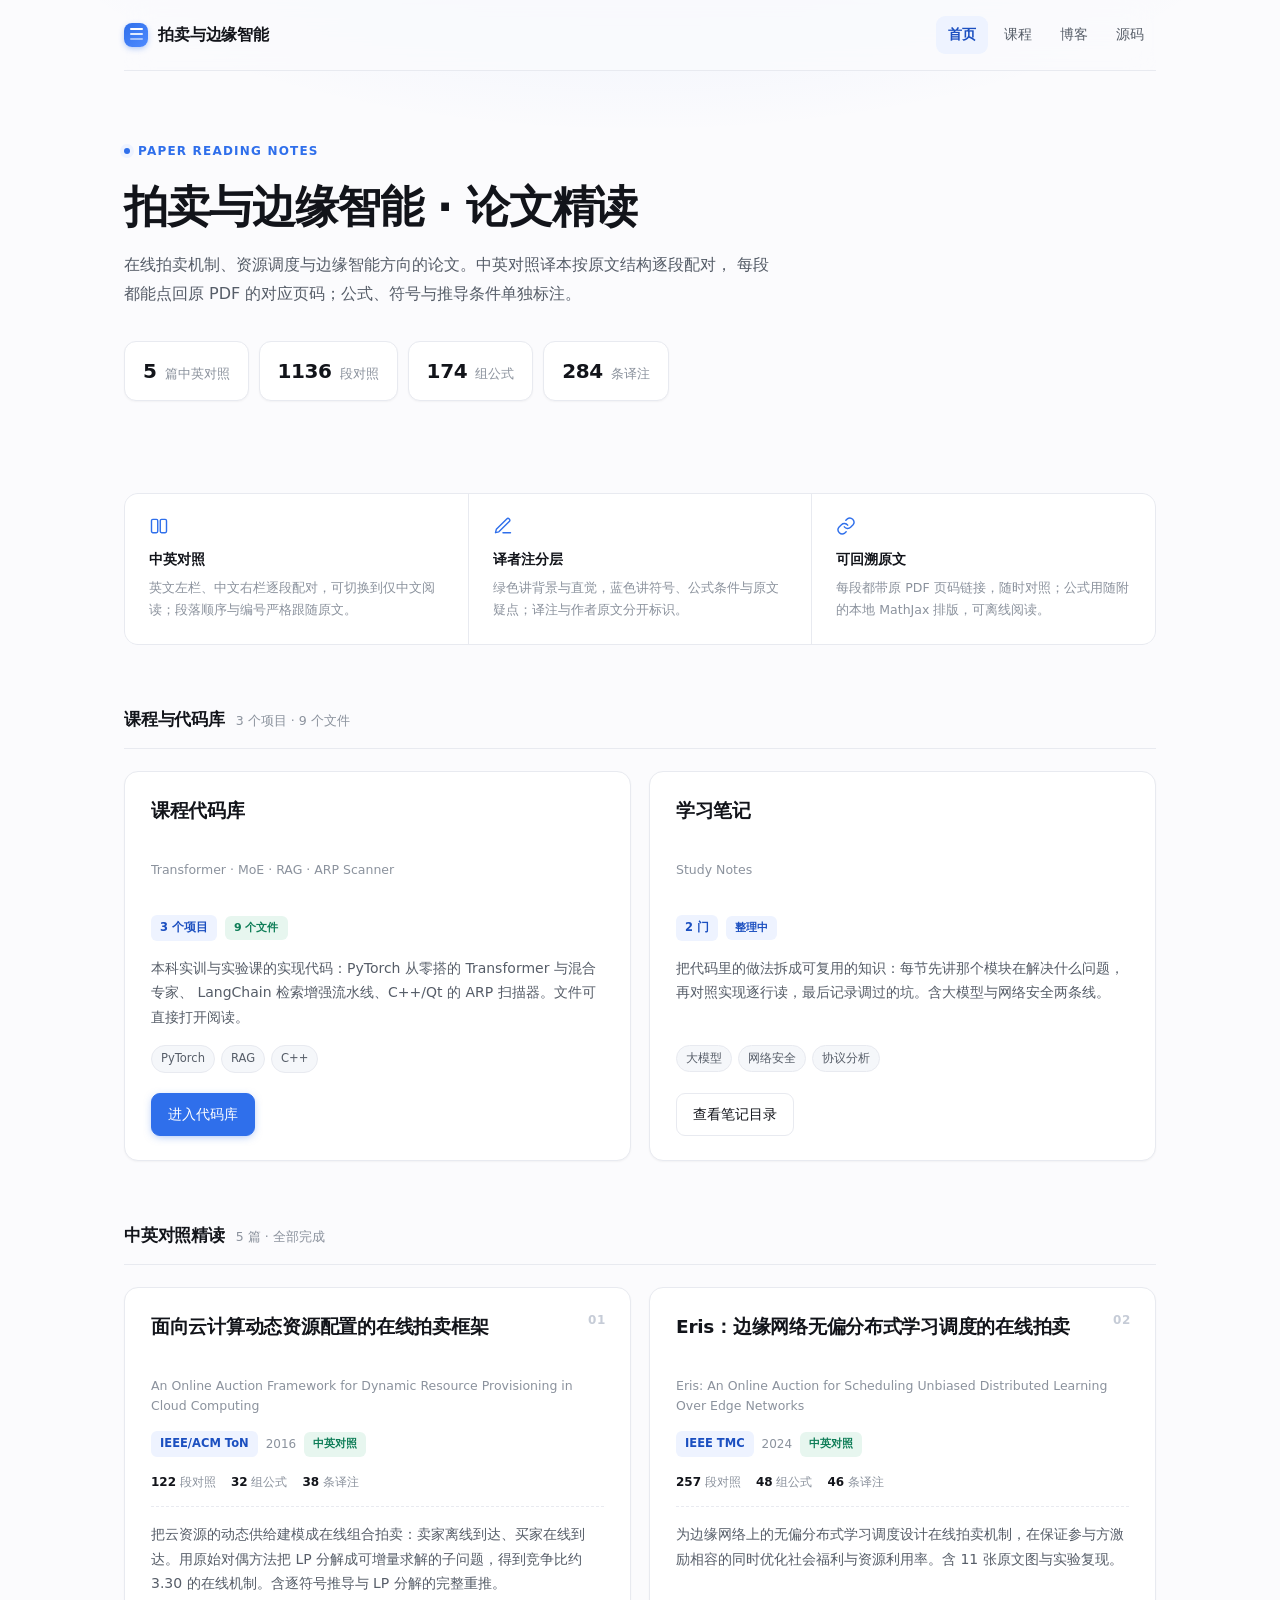
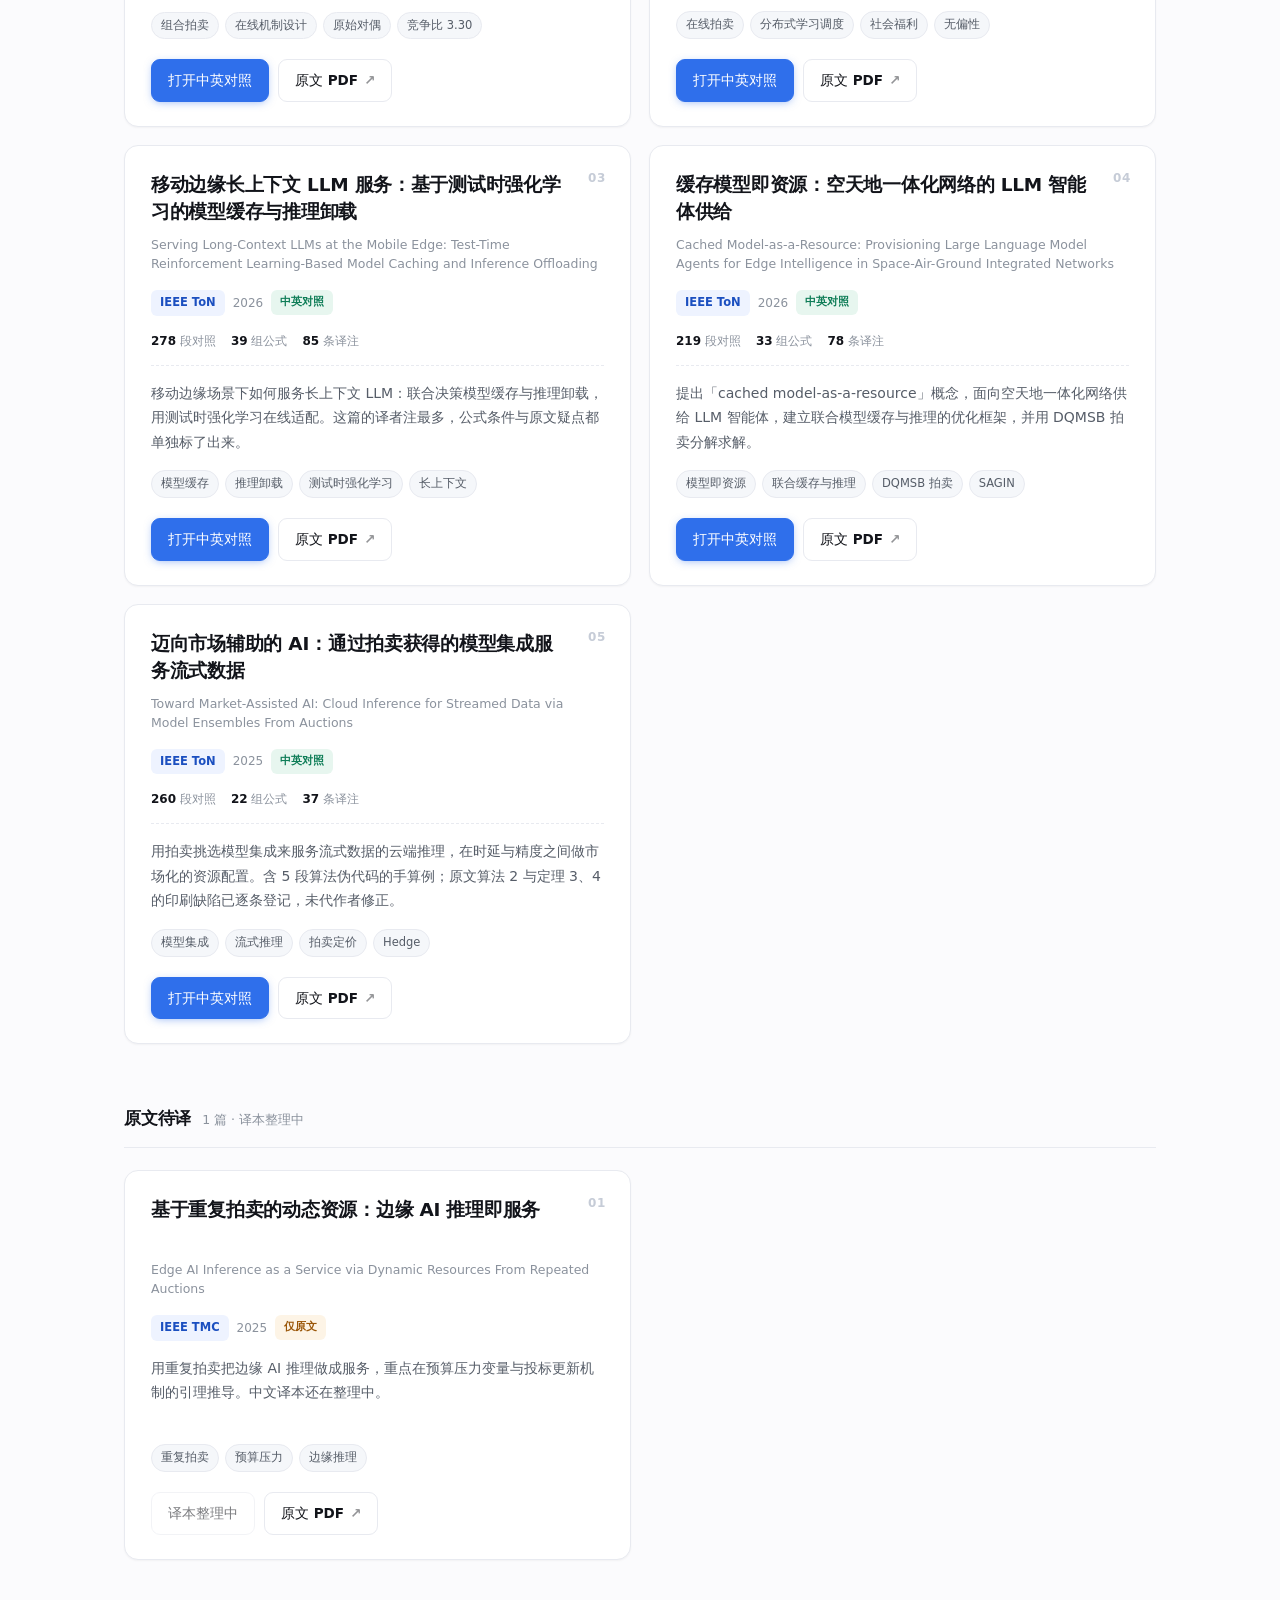
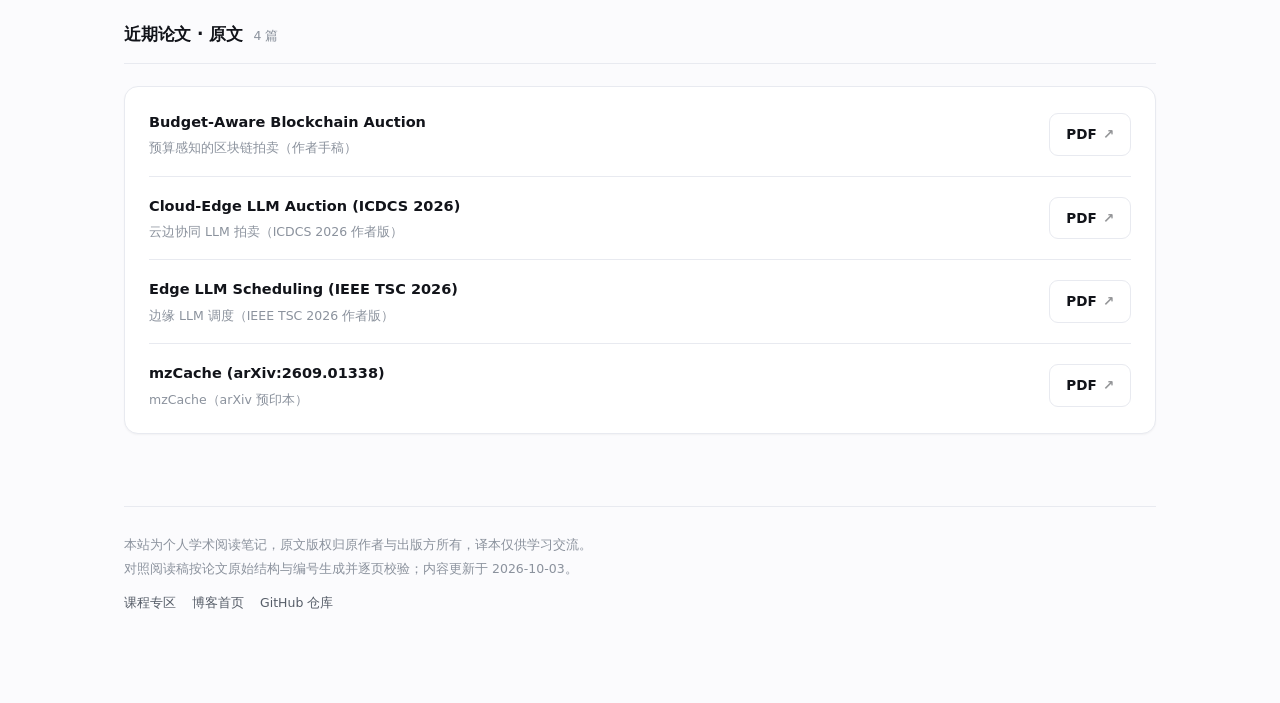
==== index.html @ af265d77 "重构站点为 Astro + React，新增课程代码库与学习笔记 - 引入 Astro 5 + React 组件，构建输出纯静态 HTML - 论文页与 10 份原文 PDF 原样保留，未作任何改动 " ====
<!DOCTYPE html><html lang="zh-CN"> <head><meta charset="utf-8"><meta name="viewport" content="width=device-width, initial-scale=1"><title>拍卖与边缘智能 · 论文精读</title><meta name="description" content="在线拍卖、资源调度与边缘智能方向的论文精读：五篇中英对照全文译本 + 原文 PDF，逐段配对；另有课程笔记专区。"><link rel="canonical" href="https://sparrowren.github.io/"><!-- Open Graph：分享到社交平台时带标题与摘要 --><meta property="og:type" content="website"><meta property="og:title" content="拍卖与边缘智能 · 论文精读"><meta property="og:description" content="在线拍卖、资源调度与边缘智能方向的论文精读：五篇中英对照全文译本 + 原文 PDF，逐段配对；另有课程笔记专区。"><meta property="og:url" content="https://sparrowren.github.io/"><meta name="twitter:card" content="summary"><link rel="icon" href="data:image/svg+xml,<svg xmlns='http://www.w3.org/2000/svg' viewBox='0 0 100 100'><defs><linearGradient id='g' x1='0' y1='0' x2='1' y2='1'><stop offset='0' stop-color='%232f6feb'/><stop offset='1' stop-color='%235b9bff'/></linearGradient></defs><rect width='100' height='100' rx='24' fill='url(%23g)'/><rect x='28' y='24' width='44' height='52' rx='6' fill='white'/><rect x='36' y='37' width='28' height='5' rx='2.5' fill='%232f6feb'/><rect x='36' y='48' width='28' height='5' rx='2.5' fill='%232f6feb'/><rect x='36' y='59' width='16' height='5' rx='2.5' fill='%232f6feb'/></svg>"><link rel="stylesheet" href="/_astro/index.DUmy4qHS.css"></head> <body> <div class="wrap">  <nav class="nav"><a class="brand" href="/"><span class="mark" aria-hidden="true"></span><span>拍卖与边缘智能</span></a><div class="nav-links"><a href="/" aria-current="page">首页</a><a href="/courses/">课程</a><a href="/blog/">博客</a><a href="https://github.com/sparrowren/sparrowren.github.io" target="_blank" rel="noopener">源码</a></div></nav> <header class="hero"> <div class="eyebrow">Paper Reading Notes</div> <h1>拍卖与边缘智能 · 论文精读</h1> <p class="sub">
在线拍卖机制、资源调度与边缘智能方向的论文。中英对照译本按原文结构逐段配对，
      每段都能点回原 PDF 的对应页码；公式、符号与推导条件单独标注。
</p> <div class="stats"> <span class="stat"><b>5</b>篇中英对照</span> <span class="stat"><b>1136</b>段对照</span> <span class="stat"><b>174</b>组公式</span> <span class="stat"><b>284</b>条译注</span> </div> </header> <section class="feats"> <div class="feat"> <svg class="ico" width="20" height="20" viewBox="0 0 24 24" fill="none" stroke="currentColor" stroke-width="1.7" stroke-linecap="round" stroke-linejoin="round" aria-hidden="true"><rect x="3" y="4" width="7.5" height="16" rx="1.6"></rect><rect x="13.5" y="4" width="7.5" height="16" rx="1.6"></rect></svg> <b>中英对照</b> <p>英文左栏、中文右栏逐段配对，可切换到仅中文阅读；段落顺序与编号严格跟随原文。</p> </div> <div class="feat"> <svg class="ico" width="20" height="20" viewBox="0 0 24 24" fill="none" stroke="currentColor" stroke-width="1.7" stroke-linecap="round" stroke-linejoin="round" aria-hidden="true"><path d="M12 20h9"></path><path d="M16.5 3.5a2.12 2.12 0 0 1 3 3L7 19l-4 1 1-4Z"></path></svg> <b>译者注分层</b> <p>绿色讲背景与直觉，蓝色讲符号、公式条件与原文疑点；译注与作者原文分开标识。</p> </div> <div class="feat"> <svg class="ico" width="20" height="20" viewBox="0 0 24 24" fill="none" stroke="currentColor" stroke-width="1.7" stroke-linecap="round" stroke-linejoin="round" aria-hidden="true"><path d="M10 13a5 5 0 0 0 7.5.5l3-3a5 5 0 0 0-7-7l-1.7 1.7"></path><path d="M14 11a5 5 0 0 0-7.5-.5l-3 3a5 5 0 0 0 7 7l1.7-1.7"></path></svg> <b>可回溯原文</b> <p>每段都带原 PDF 页码链接，随时对照；公式用随附的本地 MathJax 排版，可离线阅读。</p> </div> </section> <div class="sec"> <h2>课程与代码库</h2> <span class="count">3 个项目 · 9 个文件</span> </div> <div class="grid"> <article class="card"> <h3>课程代码库</h3> <p class="en">Transformer · MoE · RAG · ARP Scanner</p> <div class="meta"> <span class="venue">3 个项目</span> <span class="badge on">9 个文件</span> </div> <p class="desc">
本科实训与实验课的实现代码：PyTorch 从零搭的 Transformer 与混合专家、
        LangChain 检索增强流水线、C++/Qt 的 ARP 扫描器。文件可直接打开阅读。
</p> <div class="tags"> <span class="tag">PyTorch</span> <span class="tag">RAG</span> <span class="tag">C++</span> </div> <div class="btns"> <a class="btn primary" href="/courses/">进入代码库</a> </div> </article> <article class="card"> <h3>学习笔记</h3> <p class="en">Study Notes</p> <div class="meta"> <span class="venue">2 门</span> <span class="badge soon">整理中</span> </div> <p class="desc">
把代码里的做法拆成可复用的知识：每节先讲那个模块在解决什么问题，
        再对照实现逐行读，最后记录调过的坑。含大模型与网络安全两条线。
</p> <div class="tags"> <span class="tag">大模型</span> <span class="tag">网络安全</span> <span class="tag">协议分析</span> </div> <div class="btns"> <a class="btn" href="/courses/">查看笔记目录</a> </div> </article> </div> <div class="sec"> <h2>中英对照精读</h2> <span class="count">5 篇 · 全部完成</span> </div> <div class="grid"> <article class="card" style="--card-accent:linear-gradient(90deg,#2f6feb,#5b9bff)"><span class="idx">01</span><h3>面向云计算动态资源配置的在线拍卖框架</h3><p class="en">An Online Auction Framework for Dynamic Resource Provisioning in Cloud Computing</p><div class="meta"><span class="venue" title="IEEE/ACM Transactions on Networking, Vol. 24, No. 4, August 2016">IEEE/ACM ToN</span><span class="year">2016</span><span class="badge on">中英对照</span></div><div class="cardstats"><span><b>122</b> 段对照</span><span><b>32</b> 组公式</span><span><b>38</b> 条译注</span></div><p class="desc">把云资源的动态供给建模成在线组合拍卖：卖家离线到达、买家在线到达。用原始对偶方法把 LP 分解成可增量求解的子问题，得到竞争比约 3.30 的在线机制。含逐符号推导与 LP 分解的完整重推。</p><div class="tags"><span class="tag">组合拍卖</span><span class="tag">在线机制设计</span><span class="tag">原始对偶</span><span class="tag">竞争比 3.30</span></div><div class="btns"><a class="btn primary" href="/papers/ton2016-online-auction/">打开中英对照</a><a class="btn" href="/papers/ton2016-online-auction/source.pdf" target="_blank" rel="noopener">原文 PDF<span class="arrow">↗</span></a></div></article><article class="card" style="--card-accent:linear-gradient(90deg,#1b7f6b,#3fc0a3)"><span class="idx">02</span><h3>Eris：边缘网络无偏分布式学习调度的在线拍卖</h3><p class="en">Eris: An Online Auction for Scheduling Unbiased Distributed Learning Over Edge Networks</p><div class="meta"><span class="venue" title="IEEE Transactions on Mobile Computing, Vol. 23, No. 6, June 2024">IEEE TMC</span><span class="year">2024</span><span class="badge on">中英对照</span></div><div class="cardstats"><span><b>257</b> 段对照</span><span><b>48</b> 组公式</span><span><b>46</b> 条译注</span></div><p class="desc">为边缘网络上的无偏分布式学习调度设计在线拍卖机制，在保证参与方激励相容的同时优化社会福利与资源利用率。含 11 张原文图与实验复现。</p><div class="tags"><span class="tag">在线拍卖</span><span class="tag">分布式学习调度</span><span class="tag">社会福利</span><span class="tag">无偏性</span></div><div class="btns"><a class="btn primary" href="/papers/eris/">打开中英对照</a><a class="btn" href="/papers/eris/source.pdf" target="_blank" rel="noopener">原文 PDF<span class="arrow">↗</span></a></div></article><article class="card" style="--card-accent:linear-gradient(90deg,#7a4fd6,#a986f0)"><span class="idx">03</span><h3>移动边缘长上下文 LLM 服务：基于测试时强化学习的模型缓存与推理卸载</h3><p class="en">Serving Long-Context LLMs at the Mobile Edge: Test-Time Reinforcement Learning-Based Model Caching and Inference Offloading</p><div class="meta"><span class="venue" title="IEEE Transactions on Networking, Vol. 34, 2026">IEEE ToN</span><span class="year">2026</span><span class="badge on">中英对照</span></div><div class="cardstats"><span><b>278</b> 段对照</span><span><b>39</b> 组公式</span><span><b>85</b> 条译注</span></div><p class="desc">移动边缘场景下如何服务长上下文 LLM：联合决策模型缓存与推理卸载，用测试时强化学习在线适配。这篇的译者注最多，公式条件与原文疑点都单独标了出来。</p><div class="tags"><span class="tag">模型缓存</span><span class="tag">推理卸载</span><span class="tag">测试时强化学习</span><span class="tag">长上下文</span></div><div class="btns"><a class="btn primary" href="/papers/serving-longcontext/">打开中英对照</a><a class="btn" href="/papers/serving-longcontext/source.pdf" target="_blank" rel="noopener">原文 PDF<span class="arrow">↗</span></a></div></article><article class="card" style="--card-accent:linear-gradient(90deg,#c2571f,#f0913f)"><span class="idx">04</span><h3>缓存模型即资源：空天地一体化网络的 LLM 智能体供给</h3><p class="en">Cached Model-as-a-Resource: Provisioning Large Language Model Agents for Edge Intelligence in Space-Air-Ground Integrated Networks</p><div class="meta"><span class="venue" title="IEEE Transactions on Networking, Vol. 34, 2026">IEEE ToN</span><span class="year">2026</span><span class="badge on">中英对照</span></div><div class="cardstats"><span><b>219</b> 段对照</span><span><b>33</b> 组公式</span><span><b>78</b> 条译注</span></div><p class="desc">提出「cached model-as-a-resource」概念，面向空天地一体化网络供给 LLM 智能体，建立联合模型缓存与推理的优化框架，并用 DQMSB 拍卖分解求解。</p><div class="tags"><span class="tag">模型即资源</span><span class="tag">联合缓存与推理</span><span class="tag">DQMSB 拍卖</span><span class="tag">SAGIN</span></div><div class="btns"><a class="btn primary" href="/papers/cached-model-as-a-resource/">打开中英对照</a><a class="btn" href="/papers/cached-model-as-a-resource/source.pdf" target="_blank" rel="noopener">原文 PDF<span class="arrow">↗</span></a></div></article><article class="card" style="--card-accent:linear-gradient(90deg,#0f6f8f,#38b6d6)"><span class="idx">05</span><h3>迈向市场辅助的 AI：通过拍卖获得的模型集成服务流式数据</h3><p class="en">Toward Market-Assisted AI: Cloud Inference for Streamed Data via Model Ensembles From Auctions</p><div class="meta"><span class="venue" title="IEEE Transactions on Networking, Vol. 33, No. 2, April 2025">IEEE ToN</span><span class="year">2025</span><span class="badge on">中英对照</span></div><div class="cardstats"><span><b>260</b> 段对照</span><span><b>22</b> 组公式</span><span><b>37</b> 条译注</span></div><p class="desc">用拍卖挑选模型集成来服务流式数据的云端推理，在时延与精度之间做市场化的资源配置。含 5 段算法伪代码的手算例；原文算法 2 与定理 3、4 的印刷缺陷已逐条登记，未代作者修正。</p><div class="tags"><span class="tag">模型集成</span><span class="tag">流式推理</span><span class="tag">拍卖定价</span><span class="tag">Hedge</span></div><div class="btns"><a class="btn primary" href="/papers/toward-market-assisted-ai-cloud-inference/">打开中英对照</a><a class="btn" href="/papers/toward-market-assisted-ai-cloud-inference/source.pdf" target="_blank" rel="noopener">原文 PDF<span class="arrow">↗</span></a></div></article> </div> <div class="sec"> <h2>原文待译</h2> <span class="count">1 篇 · 译本整理中</span> </div> <div class="grid"> <article class="card" style="--card-accent:linear-gradient(90deg,#2f6feb,#5b9bff)"><span class="idx">01</span><h3>基于重复拍卖的动态资源：边缘 AI 推理即服务</h3><p class="en">Edge AI Inference as a Service via Dynamic Resources From Repeated Auctions</p><div class="meta"><span class="venue" title="IEEE Transactions on Mobile Computing, Vol. 24, No. 9, September 2025">IEEE TMC</span><span class="year">2025</span><span class="badge off">仅原文</span></div><p class="desc">用重复拍卖把边缘 AI 推理做成服务，重点在预算压力变量与投标更新机制的引理推导。中文译本还在整理中。</p><div class="tags"><span class="tag">重复拍卖</span><span class="tag">预算压力</span><span class="tag">边缘推理</span></div><div class="btns"><span class="btn" aria-disabled="true" title="中文译本整理中">译本整理中</span><a class="btn" href="/papers/edge-ai-inference-tmc2025/source.pdf" target="_blank" rel="noopener">原文 PDF<span class="arrow">↗</span></a></div></article> </div> <div class="sec"> <h2>近期论文 · 原文</h2> <span class="count">4 篇</span> </div> <div class="list"> <div class="row" key="Budget_Aware_Blockchain_Auction_Author_Manuscript.pdf"> <div> <div class="t">Budget-Aware Blockchain Auction</div> <div class="s">预算感知的区块链拍卖（作者手稿）</div> </div> <a class="btn go" href="/recent/Budget_Aware_Blockchain_Auction_Author_Manuscript.pdf" target="_blank" rel="noopener">
PDF<span class="arrow">↗</span> </a> </div><div class="row" key="ICDCS2026_CloudEdge_LLM_Auction_Author_Version.pdf"> <div> <div class="t">Cloud-Edge LLM Auction (ICDCS 2026)</div> <div class="s">云边协同 LLM 拍卖（ICDCS 2026 作者版）</div> </div> <a class="btn go" href="/recent/ICDCS2026_CloudEdge_LLM_Auction_Author_Version.pdf" target="_blank" rel="noopener">
PDF<span class="arrow">↗</span> </a> </div><div class="row" key="IEEE_TSC2026_EdgeLLM_Scheduling_Author_Version.pdf"> <div> <div class="t">Edge LLM Scheduling (IEEE TSC 2026)</div> <div class="s">边缘 LLM 调度（IEEE TSC 2026 作者版）</div> </div> <a class="btn go" href="/recent/IEEE_TSC2026_EdgeLLM_Scheduling_Author_Version.pdf" target="_blank" rel="noopener">
PDF<span class="arrow">↗</span> </a> </div><div class="row" key="mzCache_arXiv_2609.01338.pdf"> <div> <div class="t">mzCache (arXiv:2609.01338)</div> <div class="s">mzCache（arXiv 预印本）</div> </div> <a class="btn go" href="/recent/mzCache_arXiv_2609.01338.pdf" target="_blank" rel="noopener">
PDF<span class="arrow">↗</span> </a> </div> </div> <footer>
本站为个人学术阅读笔记，原文版权归原作者与出版方所有，译本仅供学习交流。<br>
对照阅读稿按论文原始结构与编号生成并逐页校验；内容更新于 2026-10-03。
<div class="foot-links"> <a href="/courses/">课程专区</a> <a href="/blog/">博客首页</a> <a href="https://github.com/sparrowren/sparrowren.github.io" target="_blank" rel="noopener">GitHub 仓库</a> </div> </footer>  </div> </body></html>
---- _astro/index.DUmy4qHS.css ----
:root{--bg: #fbfbfd;--bg-tint: rgba(47, 111, 235, .1);--surface: #ffffff;--surface-2: #f5f7fa;--ink: #12141a;--ink-2: #565d68;--ink-3: #8b929d;--line: #e8eaf0;--line-2: #d5dae3;--accent: #2f6feb;--accent-2: #1b4fc0;--accent-soft: #eef3ff;--ok: #0e7d57;--ok-soft: #e7f6ef;--warn: #9a5608;--warn-soft: #fdf4e6;--sh-sm: 0 1px 2px rgba(18, 20, 26, .04);--sh-md: 0 4px 16px -6px rgba(18, 20, 26, .12);--sh-lg: 0 18px 40px -20px rgba(18, 20, 26, .28);--radius: 14px;--radius-sm: 9px;--maxw: 1080px}*{box-sizing:border-box}html{scroll-behavior:smooth;scroll-padding-top:84px;-webkit-text-size-adjust:100%}body{margin:0;color:var(--ink);background:var(--bg);background-image:radial-gradient(900px 380px at 50% -140px,var(--bg-tint),rgba(47,111,235,0) 72%);background-repeat:no-repeat;font:16px/1.7 system-ui,-apple-system,Segoe UI,Microsoft YaHei,PingFang SC,sans-serif;-webkit-font-smoothing:antialiased;text-rendering:optimizeLegibility}a{color:inherit}:where(a,button,input,[tabindex]):focus-visible{outline:2px solid var(--accent);outline-offset:2px;border-radius:4px}.wrap{max-width:var(--maxw);margin:0 auto;padding:0 24px 88px}.sr-only{position:absolute;width:1px;height:1px;padding:0;margin:-1px;overflow:hidden;clip:rect(0 0 0 0);white-space:nowrap;border:0}.nav{position:sticky;top:0;z-index:30;display:flex;align-items:center;justify-content:space-between;gap:16px;padding:16px 0;background:color-mix(in srgb,var(--bg) 82%,transparent);backdrop-filter:saturate(180%) blur(14px);-webkit-backdrop-filter:saturate(180%) blur(14px);border-bottom:1px solid var(--line)}.brand{display:flex;align-items:center;gap:10px;font-weight:620;letter-spacing:-.01em;text-decoration:none;white-space:nowrap}.brand .mark{width:24px;height:24px;border-radius:8px;background:linear-gradient(140deg,var(--accent),#4f8bff);position:relative;flex:none;box-shadow:0 2px 6px -1px #2f6feb73}.brand .mark:after{content:"";position:absolute;left:5.5px;right:5.5px;top:5.5px;height:2px;border-radius:2px;background:#fff;box-shadow:0 5px #ffffffd9,0 10px #ffffff80}.nav-links{display:flex;align-items:center;gap:4px}.nav-links a{color:var(--ink-2);text-decoration:none;font-size:14px;padding:7px 12px;border-radius:var(--radius-sm);transition:color .15s,background .15s}.nav-links a:hover{color:var(--accent);background:var(--accent-soft)}.nav-links a[aria-current=page]{color:var(--accent-2);font-weight:600;background:var(--accent-soft)}.hero{padding:64px 0 44px}.eyebrow{display:inline-flex;align-items:center;gap:8px;font-size:12px;font-weight:600;letter-spacing:.1em;color:var(--accent);text-transform:uppercase;margin-bottom:20px}.eyebrow:before{content:"";width:6px;height:6px;border-radius:50%;background:var(--accent);box-shadow:0 0 0 4px var(--accent-soft)}h1{font-size:clamp(30px,4.2vw,44px);line-height:1.18;margin:0 0 18px;letter-spacing:-.03em;font-weight:680;text-wrap:balance}.sub{color:var(--ink-2);font-size:16px;line-height:1.8;margin:0;max-width:660px;text-wrap:pretty}.stats{display:flex;gap:10px;flex-wrap:wrap;margin-top:32px}.stat{display:flex;align-items:baseline;gap:8px;background:var(--surface);border:1px solid var(--line);border-radius:12px;padding:12px 18px;font-size:12.5px;color:var(--ink-3);box-shadow:var(--sh-sm)}.stat b{font-size:20px;font-weight:660;color:var(--ink);letter-spacing:-.02em;font-variant-numeric:tabular-nums}.sec{display:flex;align-items:baseline;gap:11px;margin:60px 0 22px;padding-bottom:14px;border-bottom:1px solid var(--line)}.sec h2{font-size:17px;font-weight:660;margin:0;letter-spacing:-.012em}.sec .count{font-size:12.5px;color:var(--ink-3)}.grid{display:grid;grid-template-columns:repeat(2,minmax(0,1fr));gap:18px}.card{position:relative;display:flex;flex-direction:column;background:var(--surface);border:1px solid var(--line);border-radius:var(--radius);padding:26px 26px 24px;box-shadow:var(--sh-sm);transition:border-color .2s,box-shadow .2s,transform .2s}.card:hover{border-color:var(--line-2);transform:translateY(-3px);box-shadow:var(--sh-lg)}.card:before{content:"";position:absolute;inset:-1px -1px auto;height:3px;border-radius:var(--radius) var(--radius) 0 0;background:var(--card-accent, var(--accent));opacity:0;transition:opacity .2s}.card:hover:before{opacity:1}.card .idx{position:absolute;top:22px;right:24px;font-size:12px;font-weight:600;color:#c6ccd7;letter-spacing:.05em;font-variant-numeric:tabular-nums}.card h3{margin:0 0 9px;padding-right:38px;font-size:18.5px;line-height:1.45;font-weight:650;letter-spacing:-.014em;min-height:2.9em;text-wrap:pretty}.card .en{margin:0 0 15px;font-size:12.5px;line-height:1.55;color:var(--ink-3);min-height:3.2em;display:-webkit-box;-webkit-line-clamp:2;-webkit-box-orient:vertical;overflow:hidden}.card .meta{display:flex;gap:8px;flex-wrap:wrap;align-items:center;margin-bottom:15px}.venue{font-size:11.5px;font-weight:600;padding:3px 9px;border-radius:6px;background:var(--accent-soft);color:var(--accent-2)}.year{font-size:12px;color:var(--ink-3);font-variant-numeric:tabular-nums}.badge{font-size:11px;font-weight:600;padding:3px 9px;border-radius:6px}.badge.on{background:var(--ok-soft);color:var(--ok)}.badge.off{background:var(--warn-soft);color:var(--warn)}.badge.soon{background:var(--accent-soft);color:var(--accent-2)}.card p.desc{margin:0 0 16px;font-size:14px;line-height:1.75;color:var(--ink-2);min-height:5.2em;display:-webkit-box;-webkit-line-clamp:4;-webkit-box-orient:vertical;overflow:hidden}.cardstats{display:flex;gap:15px;flex-wrap:wrap;margin-bottom:15px;padding-bottom:14px;border-bottom:1px dashed var(--line)}.cardstats span{font-size:12px;color:var(--ink-3)}.cardstats b{color:var(--ink);font-weight:620;font-variant-numeric:tabular-nums}.tags{display:flex;gap:6px;flex-wrap:wrap;margin:0 0 20px}.tag{font-size:11.5px;padding:3px 9px;border-radius:99px;background:var(--surface-2);color:var(--ink-2);border:1px solid var(--line)}.btns{display:flex;gap:9px;flex-wrap:wrap;margin-top:auto}.btn{display:inline-flex;align-items:center;gap:6px;font-size:13.5px;font-weight:550;padding:9px 16px;border-radius:var(--radius-sm);text-decoration:none;border:1px solid var(--line);color:var(--ink);background:var(--surface);transition:background .15s,border-color .15s,color .15s,transform .15s}.btn:hover{background:var(--surface-2);border-color:var(--line-2)}.btn:active{transform:translateY(1px)}.btn.primary{background:var(--accent);border-color:var(--accent);color:#fff;box-shadow:0 2px 8px -2px #2f6feb80}.btn.primary:hover{background:var(--accent-2);border-color:var(--accent-2);color:#fff}.btn .arrow{opacity:.45}.btn[aria-disabled=true]{opacity:.55;cursor:not-allowed}.feats{display:grid;grid-template-columns:repeat(3,minmax(0,1fr));gap:1px;background:var(--line);border:1px solid var(--line);border-radius:var(--radius);overflow:hidden;margin-top:48px}.feat{background:var(--surface);padding:22px 24px 24px}.feat .ico{color:var(--accent);margin-bottom:12px;display:block}.feat b{display:block;font-size:14px;font-weight:620;margin-bottom:6px}.feat p{margin:0;font-size:12.5px;line-height:1.7;color:var(--ink-3)}.course-grid{display:grid;grid-template-columns:repeat(2,minmax(0,1fr));gap:18px}.course{position:relative;display:flex;flex-direction:column;background:var(--surface);border:1px solid var(--line);border-radius:var(--radius);padding:24px 26px;box-shadow:var(--sh-sm);transition:border-color .2s,box-shadow .2s,transform .2s}.course:hover{border-color:var(--line-2);transform:translateY(-3px);box-shadow:var(--sh-lg)}.course:after{content:"";position:absolute;left:0;top:22px;bottom:22px;width:3px;border-radius:0 3px 3px 0;background:linear-gradient(180deg,#f0a04b,#e2725b)}.course .cno{font-size:11.5px;font-weight:600;letter-spacing:.08em;color:#d2762f;text-transform:uppercase;margin-bottom:10px}.course h3{margin:0 0 6px;font-size:18px;font-weight:650;letter-spacing:-.014em;line-height:1.45}.course .csub{margin:0 0 14px;font-size:13px;color:var(--ink-3)}.course p.cdesc{margin:0 0 16px;font-size:13.5px;line-height:1.75;color:var(--ink-2);flex:1}.course .cmeta{display:flex;gap:14px;flex-wrap:wrap;font-size:12px;color:var(--ink-3);margin-bottom:16px;padding-top:14px;border-top:1px dashed var(--line)}.course .cmeta b{color:var(--ink);font-weight:620;font-variant-numeric:tabular-nums}.course-bar{display:flex;align-items:center;justify-content:space-between;gap:14px;flex-wrap:wrap;margin-bottom:18px}.filters{display:flex;gap:6px;flex-wrap:wrap;padding:4px;background:var(--surface-2);border:1px solid var(--line);border-radius:11px}.chip{display:inline-flex;align-items:center;gap:6px;font:inherit;font-size:13px;font-weight:550;color:var(--ink-2);background:transparent;border:1px solid transparent;border-radius:8px;padding:6px 12px;cursor:pointer;transition:background .15s,color .15s,box-shadow .15s}.chip:hover{color:var(--ink);background:var(--surface)}.chip[aria-pressed=true]{color:var(--accent-2);background:var(--surface);box-shadow:var(--sh-sm)}.chip-n{font-size:11px;font-variant-numeric:tabular-nums;color:var(--ink-3);background:var(--surface);border:1px solid var(--line);border-radius:99px;padding:0 6px;min-width:20px;text-align:center}.chip[aria-pressed=true] .chip-n{color:var(--accent-2);border-color:#c9dbfb}.empty{background:var(--surface);border:1px dashed var(--line-2);border-radius:var(--radius);padding:34px 24px;text-align:center;color:var(--ink-3);font-size:14px;margin:0}.course-top{display:flex;align-items:center;justify-content:space-between;gap:10px;margin-bottom:10px}.proj-list{display:flex;flex-direction:column;gap:18px}.proj{display:flex;background:var(--surface);border:1px solid var(--line);border-radius:var(--radius);box-shadow:var(--sh-sm);overflow:hidden;transition:border-color .2s,box-shadow .2s}.proj:hover{border-color:var(--line-2);box-shadow:var(--sh-md)}.proj-bar{width:4px;flex:none}.proj-body{flex:1;min-width:0;padding:24px 26px 22px}.proj-head{display:flex;align-items:flex-start;justify-content:space-between;gap:16px;margin-bottom:12px}.proj-head h3{margin:4px 0 5px;font-size:18px;font-weight:650;letter-spacing:-.014em;line-height:1.45}.proj-head .cno{font-size:11.5px;font-weight:600;letter-spacing:.06em;color:var(--ink-3);text-transform:uppercase}.file-count{flex:none;font-size:12px;color:var(--ink-3);background:var(--surface-2);border:1px solid var(--line);border-radius:99px;padding:4px 11px;font-variant-numeric:tabular-nums}.file-list{list-style:none;margin:16px 0 0;padding:0;border-top:1px solid var(--line)}.file-list li{border-bottom:1px solid var(--line)}.file-list li:last-child{border-bottom:none}.file-link{display:flex;align-items:center;gap:12px;padding:12px 2px;text-decoration:none;transition:background .15s}.file-link:hover{background:var(--surface-2)}.file-link:hover .file-main b{color:var(--accent)}.lang{flex:none;width:52px;font-size:10.5px;font-weight:650;text-align:center;border-radius:5px;padding:3px 0;letter-spacing:.02em}.lang-python{background:#fff4e0;color:#9a5b12}.lang-cpp{background:#e8f0fd;color:#1b4fc0}.lang-c{background:#eef1f4;color:#4a5560}.file-main{flex:1;min-width:0;display:flex;flex-direction:column;gap:2px}.file-main b{font-size:14px;font-weight:570;color:var(--ink);transition:color .15s}.file-desc{font-size:12.5px;color:var(--ink-3);line-height:1.6}.file-link .arrow{flex:none;color:var(--ink-3);font-size:13px;opacity:0;transition:opacity .15s,transform .15s}.file-link:hover .arrow{opacity:1;transform:translate(1px,-1px)}.list{background:var(--surface);border:1px solid var(--line);border-radius:var(--radius);padding:6px 24px;box-shadow:var(--sh-sm)}.row{display:flex;align-items:center;justify-content:space-between;gap:18px;padding:17px 0;border-bottom:1px solid var(--line);transition:background .15s}.row:last-child{border-bottom:none}.row .t{font-size:14.5px;font-weight:550}.row .s{font-size:12.5px;color:var(--ink-3);margin-top:3px}.row .go{flex:none}.notice{display:flex;gap:12px;align-items:flex-start;background:var(--accent-soft);border:1px solid #d3e0fb;border-radius:12px;padding:14px 18px;font-size:13px;line-height:1.7;color:var(--accent-2);margin-top:20px}.notice svg{flex:none;margin-top:2px}footer{margin-top:72px;padding-top:26px;border-top:1px solid var(--line);font-size:12.5px;color:var(--ink-3);line-height:1.9}.foot-links{display:flex;gap:16px;flex-wrap:wrap;margin-top:10px}.foot-links a{color:var(--ink-2);text-decoration:none}.foot-links a:hover{color:var(--accent)}@media(max-width:860px){.grid,.course-grid{grid-template-columns:minmax(0,1fr)}.feats{grid-template-columns:1fr}}@media(max-width:600px){.wrap{padding:0 16px 60px}.hero{padding:40px 0 30px}.sec{margin:44px 0 18px}.card,.course{padding:22px 20px}.list{padding:4px 16px}.nav-links{gap:2px}.nav-links a{padding:6px 9px;font-size:13px}.feats{margin-top:34px}.feat{padding:18px 18px 20px}.card h3,.card .en,.card p.desc{min-height:0}.card .en,.card p.desc{display:block;-webkit-line-clamp:unset;overflow:visible}.brand span:not(.mark){display:none}}@media(prefers-reduced-motion:reduce){*{transition:none!important;animation:none!important}html{scroll-behavior:auto}}
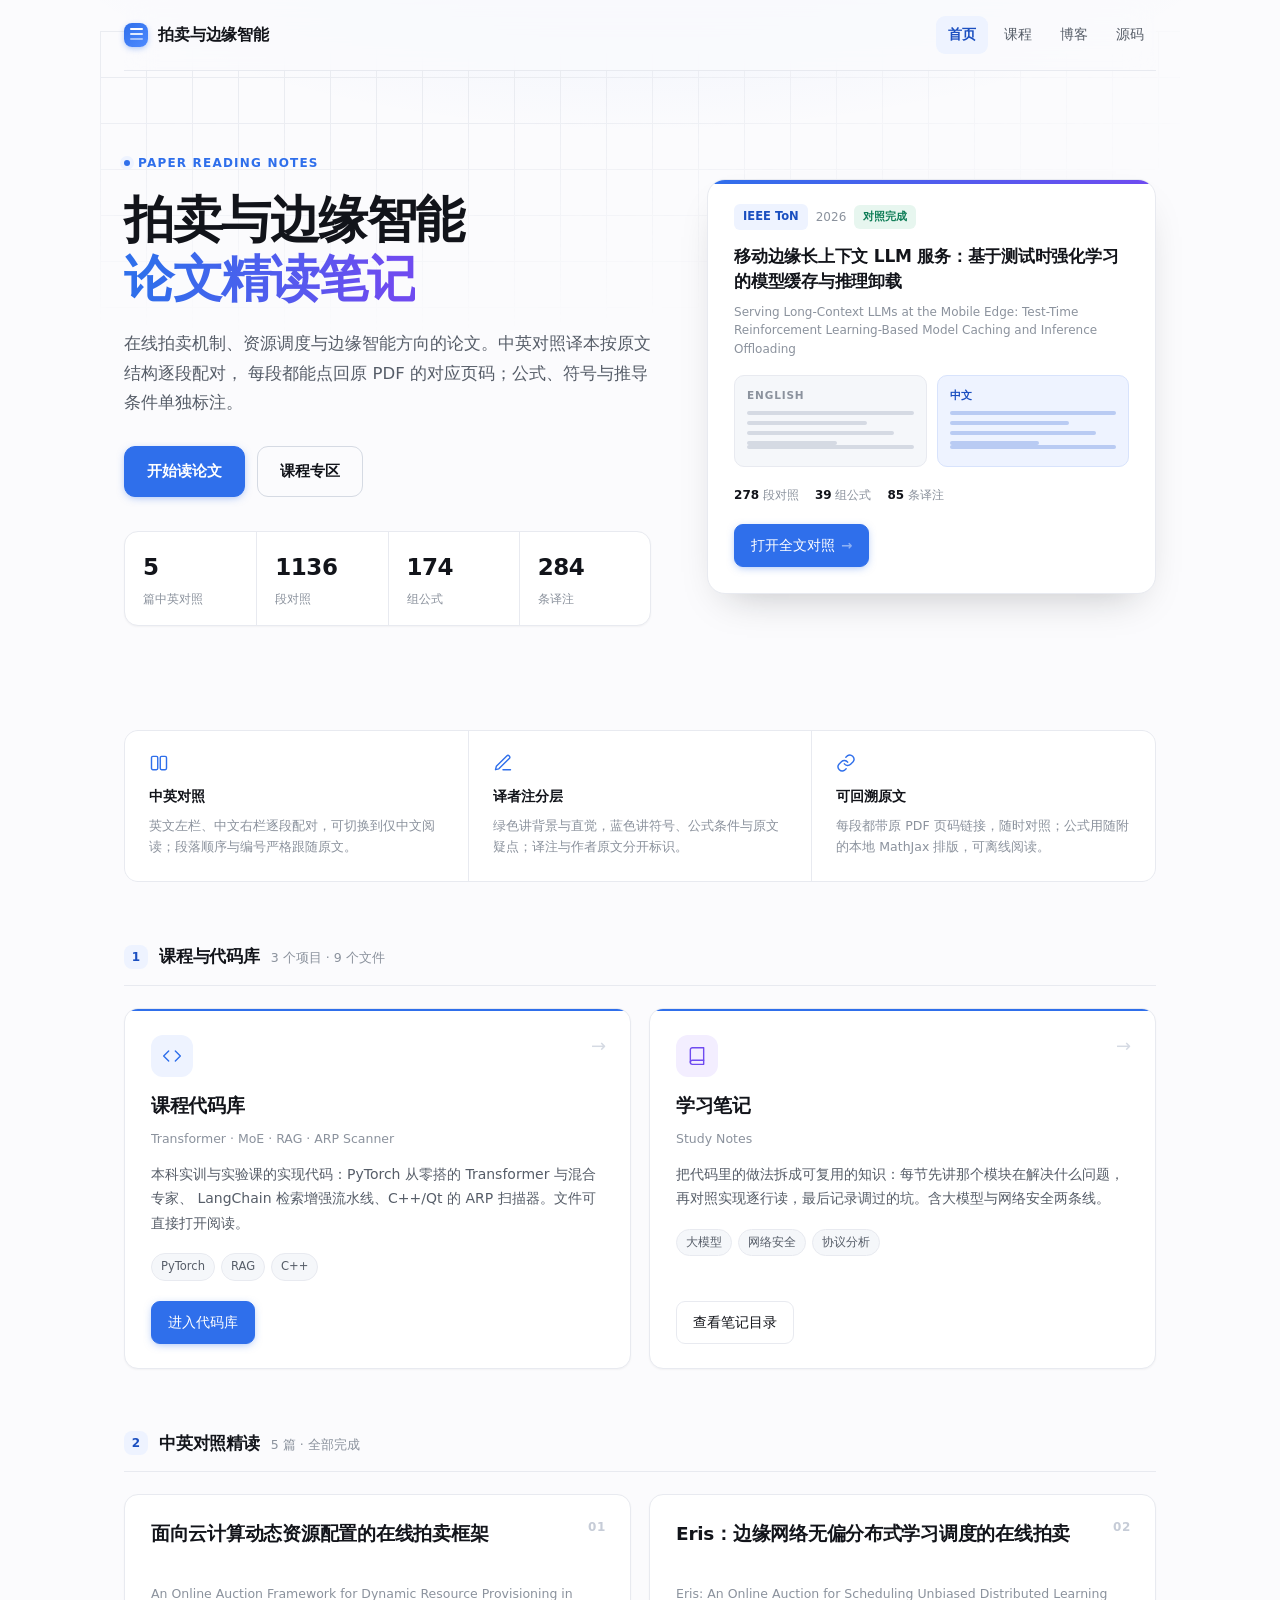
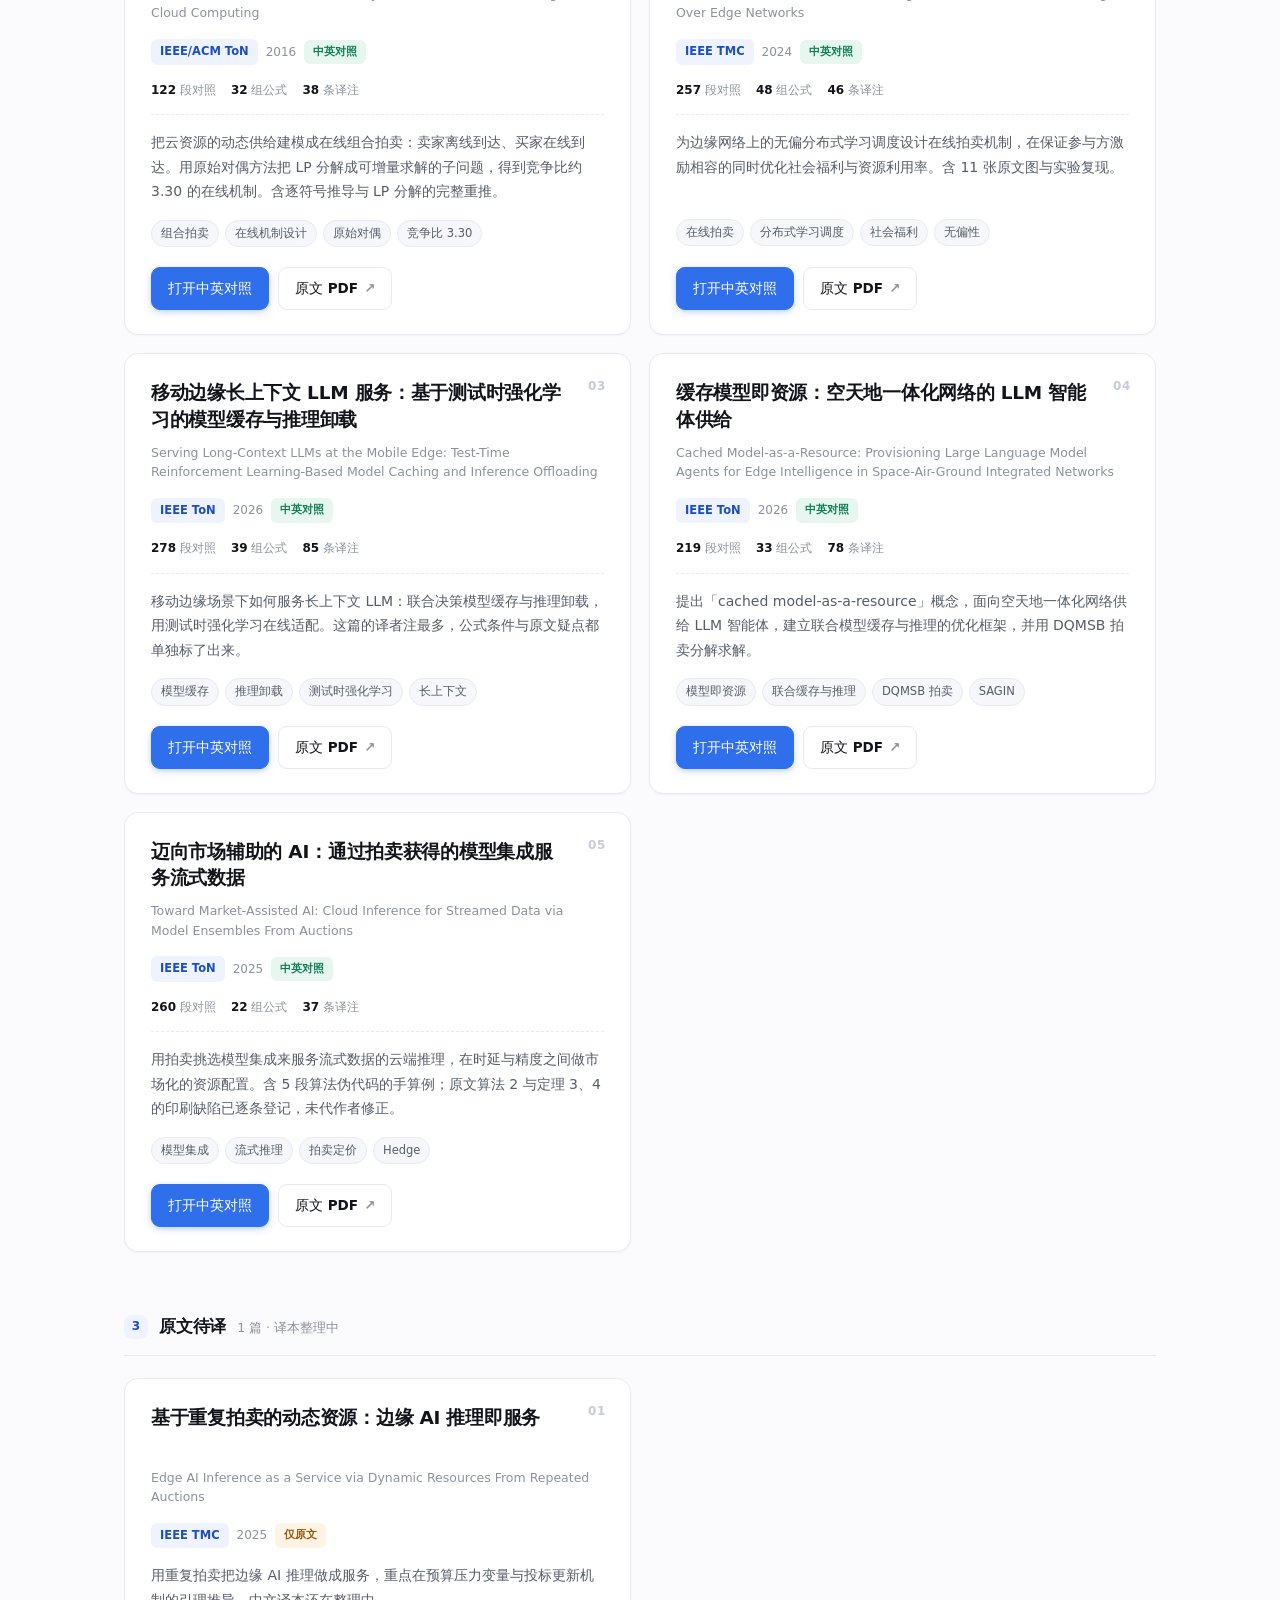
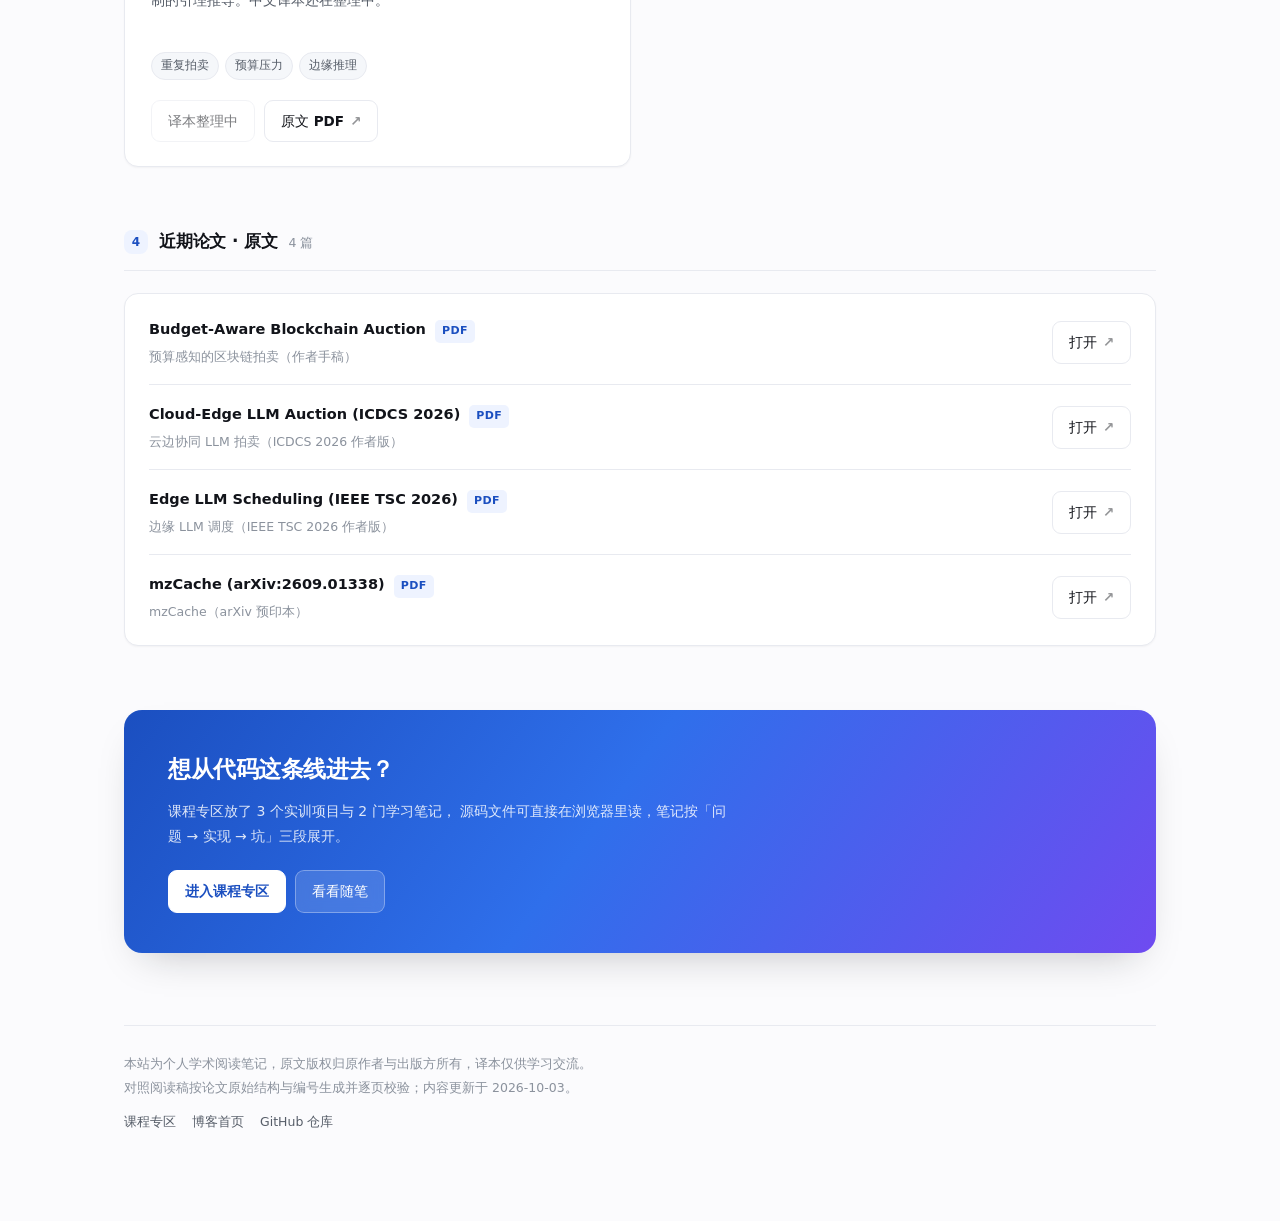
==== commit 05f5829c: "主页改版：双栏 Hero、精选导读卡、分区编号与底部行动区" ====
--- a/index.html
+++ b/index.html
@@ -1,17 +1,21 @@
-<!DOCTYPE html><html lang="zh-CN"> <head><meta charset="utf-8"><meta name="viewport" content="width=device-width, initial-scale=1"><title>拍卖与边缘智能 · 论文精读</title><meta name="description" content="在线拍卖、资源调度与边缘智能方向的论文精读：五篇中英对照全文译本 + 原文 PDF，逐段配对；另有课程笔记专区。"><link rel="canonical" href="https://sparrowren.github.io/"><!-- Open Graph：分享到社交平台时带标题与摘要 --><meta property="og:type" content="website"><meta property="og:title" content="拍卖与边缘智能 · 论文精读"><meta property="og:description" content="在线拍卖、资源调度与边缘智能方向的论文精读：五篇中英对照全文译本 + 原文 PDF，逐段配对；另有课程笔记专区。"><meta property="og:url" content="https://sparrowren.github.io/"><meta name="twitter:card" content="summary"><link rel="icon" href="data:image/svg+xml,<svg xmlns='http://www.w3.org/2000/svg' viewBox='0 0 100 100'><defs><linearGradient id='g' x1='0' y1='0' x2='1' y2='1'><stop offset='0' stop-color='%232f6feb'/><stop offset='1' stop-color='%235b9bff'/></linearGradient></defs><rect width='100' height='100' rx='24' fill='url(%23g)'/><rect x='28' y='24' width='44' height='52' rx='6' fill='white'/><rect x='36' y='37' width='28' height='5' rx='2.5' fill='%232f6feb'/><rect x='36' y='48' width='28' height='5' rx='2.5' fill='%232f6feb'/><rect x='36' y='59' width='16' height='5' rx='2.5' fill='%232f6feb'/></svg>"><link rel="stylesheet" href="/_astro/index.DUmy4qHS.css"></head> <body> <div class="wrap">  <nav class="nav"><a class="brand" href="/"><span class="mark" aria-hidden="true"></span><span>拍卖与边缘智能</span></a><div class="nav-links"><a href="/" aria-current="page">首页</a><a href="/courses/">课程</a><a href="/blog/">博客</a><a href="https://github.com/sparrowren/sparrowren.github.io" target="_blank" rel="noopener">源码</a></div></nav> <header class="hero"> <div class="eyebrow">Paper Reading Notes</div> <h1>拍卖与边缘智能 · 论文精读</h1> <p class="sub">
+<!DOCTYPE html><html lang="zh-CN"> <head><meta charset="utf-8"><meta name="viewport" content="width=device-width, initial-scale=1"><title>拍卖与边缘智能 · 论文精读</title><meta name="description" content="在线拍卖、资源调度与边缘智能方向的论文精读：五篇中英对照全文译本 + 原文 PDF，逐段配对；另有课程笔记专区。"><link rel="canonical" href="https://sparrowren.github.io/"><!-- Open Graph：分享到社交平台时带标题与摘要 --><meta property="og:type" content="website"><meta property="og:title" content="拍卖与边缘智能 · 论文精读"><meta property="og:description" content="在线拍卖、资源调度与边缘智能方向的论文精读：五篇中英对照全文译本 + 原文 PDF，逐段配对；另有课程笔记专区。"><meta property="og:url" content="https://sparrowren.github.io/"><meta name="twitter:card" content="summary"><link rel="icon" href="data:image/svg+xml,<svg xmlns='http://www.w3.org/2000/svg' viewBox='0 0 100 100'><defs><linearGradient id='g' x1='0' y1='0' x2='1' y2='1'><stop offset='0' stop-color='%232f6feb'/><stop offset='1' stop-color='%235b9bff'/></linearGradient></defs><rect width='100' height='100' rx='24' fill='url(%23g)'/><rect x='28' y='24' width='44' height='52' rx='6' fill='white'/><rect x='36' y='37' width='28' height='5' rx='2.5' fill='%232f6feb'/><rect x='36' y='48' width='28' height='5' rx='2.5' fill='%232f6feb'/><rect x='36' y='59' width='16' height='5' rx='2.5' fill='%232f6feb'/></svg>"><link rel="stylesheet" href="/_astro/index.D8invG2Z.css"></head> <body> <div class="wrap">  <nav class="nav"><a class="brand" href="/"><span class="mark" aria-hidden="true"></span><span>拍卖与边缘智能</span></a><div class="nav-links"><a href="/" aria-current="page">首页</a><a href="/courses/">课程</a><a href="/blog/">博客</a><a href="https://github.com/sparrowren/sparrowren.github.io" target="_blank" rel="noopener">源码</a></div></nav> <header class="hero2"> <div> <div class="eyebrow">Paper Reading Notes</div> <h1>拍卖与边缘智能<br><span class="grad">论文精读笔记</span></h1> <p class="sub">
 在线拍卖机制、资源调度与边缘智能方向的论文。中英对照译本按原文结构逐段配对，
-      每段都能点回原 PDF 的对应页码；公式、符号与推导条件单独标注。
-</p> <div class="stats"> <span class="stat"><b>5</b>篇中英对照</span> <span class="stat"><b>1136</b>段对照</span> <span class="stat"><b>174</b>组公式</span> <span class="stat"><b>284</b>条译注</span> </div> </header> <section class="feats"> <div class="feat"> <svg class="ico" width="20" height="20" viewBox="0 0 24 24" fill="none" stroke="currentColor" stroke-width="1.7" stroke-linecap="round" stroke-linejoin="round" aria-hidden="true"><rect x="3" y="4" width="7.5" height="16" rx="1.6"></rect><rect x="13.5" y="4" width="7.5" height="16" rx="1.6"></rect></svg> <b>中英对照</b> <p>英文左栏、中文右栏逐段配对，可切换到仅中文阅读；段落顺序与编号严格跟随原文。</p> </div> <div class="feat"> <svg class="ico" width="20" height="20" viewBox="0 0 24 24" fill="none" stroke="currentColor" stroke-width="1.7" stroke-linecap="round" stroke-linejoin="round" aria-hidden="true"><path d="M12 20h9"></path><path d="M16.5 3.5a2.12 2.12 0 0 1 3 3L7 19l-4 1 1-4Z"></path></svg> <b>译者注分层</b> <p>绿色讲背景与直觉，蓝色讲符号、公式条件与原文疑点；译注与作者原文分开标识。</p> </div> <div class="feat"> <svg class="ico" width="20" height="20" viewBox="0 0 24 24" fill="none" stroke="currentColor" stroke-width="1.7" stroke-linecap="round" stroke-linejoin="round" aria-hidden="true"><path d="M10 13a5 5 0 0 0 7.5.5l3-3a5 5 0 0 0-7-7l-1.7 1.7"></path><path d="M14 11a5 5 0 0 0-7.5-.5l-3 3a5 5 0 0 0 7 7l1.7-1.7"></path></svg> <b>可回溯原文</b> <p>每段都带原 PDF 页码链接，随时对照；公式用随附的本地 MathJax 排版，可离线阅读。</p> </div> </section> <div class="sec"> <h2>课程与代码库</h2> <span class="count">3 个项目 · 9 个文件</span> </div> <div class="grid"> <article class="card"> <h3>课程代码库</h3> <p class="en">Transformer · MoE · RAG · ARP Scanner</p> <div class="meta"> <span class="venue">3 个项目</span> <span class="badge on">9 个文件</span> </div> <p class="desc">
+        每段都能点回原 PDF 的对应页码；公式、符号与推导条件单独标注。
+</p> <div class="cta-row"> <a class="btn primary lg" href="#papers">开始读论文</a> <a class="btn ghost lg" href="/courses/">课程专区</a> </div> <div class="stats"> <span class="stat"><b>5</b>篇中英对照</span> <span class="stat"><b>1136</b>段对照</span> <span class="stat"><b>174</b>组公式</span> <span class="stat"><b>284</b>条译注</span> </div> </div> <aside class="spotlight"> <div class="meta"> <span class="venue">IEEE ToN</span> <span class="year">2026</span> <span class="badge on">对照完成</span> </div> <h3>移动边缘长上下文 LLM 服务：基于测试时强化学习的模型缓存与推理卸载</h3> <p class="en">Serving Long-Context LLMs at the Mobile Edge: Test-Time Reinforcement Learning-Based Model Caching and Inference Offloading</p> <div class="duo"> <div> <span>English</span> <i></i><i></i><i></i><i></i><i></i> </div> <div> <span>中文</span> <i></i><i></i><i></i><i></i><i></i> </div> </div> <div class="kv"> <span><b>278</b> 段对照</span> <span><b>39</b> 组公式</span> <span><b>85</b> 条译注</span> </div> <div class="btns"> <a class="btn primary" href="/papers/serving-longcontext/">
+打开全文对照<span class="arrow">→</span> </a> </div> </aside> </header> <section class="feats"> <div class="feat"> <svg class="ico" width="20" height="20" viewBox="0 0 24 24" fill="none" stroke="currentColor" stroke-width="1.7" stroke-linecap="round" stroke-linejoin="round" aria-hidden="true"><rect x="3" y="4" width="7.5" height="16" rx="1.6"></rect><rect x="13.5" y="4" width="7.5" height="16" rx="1.6"></rect></svg> <b>中英对照</b> <p>英文左栏、中文右栏逐段配对，可切换到仅中文阅读；段落顺序与编号严格跟随原文。</p> </div> <div class="feat"> <svg class="ico" width="20" height="20" viewBox="0 0 24 24" fill="none" stroke="currentColor" stroke-width="1.7" stroke-linecap="round" stroke-linejoin="round" aria-hidden="true"><path d="M12 20h9"></path><path d="M16.5 3.5a2.12 2.12 0 0 1 3 3L7 19l-4 1 1-4Z"></path></svg> <b>译者注分层</b> <p>绿色讲背景与直觉，蓝色讲符号、公式条件与原文疑点；译注与作者原文分开标识。</p> </div> <div class="feat"> <svg class="ico" width="20" height="20" viewBox="0 0 24 24" fill="none" stroke="currentColor" stroke-width="1.7" stroke-linecap="round" stroke-linejoin="round" aria-hidden="true"><path d="M10 13a5 5 0 0 0 7.5.5l3-3a5 5 0 0 0-7-7l-1.7 1.7"></path><path d="M14 11a5 5 0 0 0-7.5-.5l-3 3a5 5 0 0 0 7 7l1.7-1.7"></path></svg> <b>可回溯原文</b> <p>每段都带原 PDF 页码链接，随时对照；公式用随附的本地 MathJax 排版，可离线阅读。</p> </div> </section> <div class="sec"> <span class="num">1</span> <h2>课程与代码库</h2> <span class="count">3 个项目 · 9 个文件</span> </div> <div class="grid"> <article class="card door"> <span class="go" aria-hidden="true">→</span> <div class="ico-lg"> <svg width="20" height="20" viewBox="0 0 24 24" fill="none" stroke="currentColor" stroke-width="1.7" stroke-linecap="round" stroke-linejoin="round" aria-hidden="true"><path d="m16 18 6-6-6-6"></path><path d="m8 6-6 6 6 6"></path></svg> </div> <h3>课程代码库</h3> <p class="en">Transformer · MoE · RAG · ARP Scanner</p> <p class="desc">
 本科实训与实验课的实现代码：PyTorch 从零搭的 Transformer 与混合专家、
         LangChain 检索增强流水线、C++/Qt 的 ARP 扫描器。文件可直接打开阅读。
-</p> <div class="tags"> <span class="tag">PyTorch</span> <span class="tag">RAG</span> <span class="tag">C++</span> </div> <div class="btns"> <a class="btn primary" href="/courses/">进入代码库</a> </div> </article> <article class="card"> <h3>学习笔记</h3> <p class="en">Study Notes</p> <div class="meta"> <span class="venue">2 门</span> <span class="badge soon">整理中</span> </div> <p class="desc">
+</p> <div class="tags"> <span class="tag">PyTorch</span> <span class="tag">RAG</span> <span class="tag">C++</span> </div> <div class="btns"> <a class="btn primary" href="/courses/">进入代码库</a> </div> </article> <article class="card door warm"> <span class="go" aria-hidden="true">→</span> <div class="ico-lg"> <svg width="20" height="20" viewBox="0 0 24 24" fill="none" stroke="currentColor" stroke-width="1.7" stroke-linecap="round" stroke-linejoin="round" aria-hidden="true"><path d="M4 19.5A2.5 2.5 0 0 1 6.5 17H20"></path><path d="M6.5 2H20v20H6.5A2.5 2.5 0 0 1 4 19.5v-15A2.5 2.5 0 0 1 6.5 2Z"></path></svg> </div> <h3>学习笔记</h3> <p class="en">Study Notes</p> <p class="desc">
 把代码里的做法拆成可复用的知识：每节先讲那个模块在解决什么问题，
         再对照实现逐行读，最后记录调过的坑。含大模型与网络安全两条线。
-</p> <div class="tags"> <span class="tag">大模型</span> <span class="tag">网络安全</span> <span class="tag">协议分析</span> </div> <div class="btns"> <a class="btn" href="/courses/">查看笔记目录</a> </div> </article> </div> <div class="sec"> <h2>中英对照精读</h2> <span class="count">5 篇 · 全部完成</span> </div> <div class="grid"> <article class="card" style="--card-accent:linear-gradient(90deg,#2f6feb,#5b9bff)"><span class="idx">01</span><h3>面向云计算动态资源配置的在线拍卖框架</h3><p class="en">An Online Auction Framework for Dynamic Resource Provisioning in Cloud Computing</p><div class="meta"><span class="venue" title="IEEE/ACM Transactions on Networking, Vol. 24, No. 4, August 2016">IEEE/ACM ToN</span><span class="year">2016</span><span class="badge on">中英对照</span></div><div class="cardstats"><span><b>122</b> 段对照</span><span><b>32</b> 组公式</span><span><b>38</b> 条译注</span></div><p class="desc">把云资源的动态供给建模成在线组合拍卖：卖家离线到达、买家在线到达。用原始对偶方法把 LP 分解成可增量求解的子问题，得到竞争比约 3.30 的在线机制。含逐符号推导与 LP 分解的完整重推。</p><div class="tags"><span class="tag">组合拍卖</span><span class="tag">在线机制设计</span><span class="tag">原始对偶</span><span class="tag">竞争比 3.30</span></div><div class="btns"><a class="btn primary" href="/papers/ton2016-online-auction/">打开中英对照</a><a class="btn" href="/papers/ton2016-online-auction/source.pdf" target="_blank" rel="noopener">原文 PDF<span class="arrow">↗</span></a></div></article><article class="card" style="--card-accent:linear-gradient(90deg,#1b7f6b,#3fc0a3)"><span class="idx">02</span><h3>Eris：边缘网络无偏分布式学习调度的在线拍卖</h3><p class="en">Eris: An Online Auction for Scheduling Unbiased Distributed Learning Over Edge Networks</p><div class="meta"><span class="venue" title="IEEE Transactions on Mobile Computing, Vol. 23, No. 6, June 2024">IEEE TMC</span><span class="year">2024</span><span class="badge on">中英对照</span></div><div class="cardstats"><span><b>257</b> 段对照</span><span><b>48</b> 组公式</span><span><b>46</b> 条译注</span></div><p class="desc">为边缘网络上的无偏分布式学习调度设计在线拍卖机制，在保证参与方激励相容的同时优化社会福利与资源利用率。含 11 张原文图与实验复现。</p><div class="tags"><span class="tag">在线拍卖</span><span class="tag">分布式学习调度</span><span class="tag">社会福利</span><span class="tag">无偏性</span></div><div class="btns"><a class="btn primary" href="/papers/eris/">打开中英对照</a><a class="btn" href="/papers/eris/source.pdf" target="_blank" rel="noopener">原文 PDF<span class="arrow">↗</span></a></div></article><article class="card" style="--card-accent:linear-gradient(90deg,#7a4fd6,#a986f0)"><span class="idx">03</span><h3>移动边缘长上下文 LLM 服务：基于测试时强化学习的模型缓存与推理卸载</h3><p class="en">Serving Long-Context LLMs at the Mobile Edge: Test-Time Reinforcement Learning-Based Model Caching and Inference Offloading</p><div class="meta"><span class="venue" title="IEEE Transactions on Networking, Vol. 34, 2026">IEEE ToN</span><span class="year">2026</span><span class="badge on">中英对照</span></div><div class="cardstats"><span><b>278</b> 段对照</span><span><b>39</b> 组公式</span><span><b>85</b> 条译注</span></div><p class="desc">移动边缘场景下如何服务长上下文 LLM：联合决策模型缓存与推理卸载，用测试时强化学习在线适配。这篇的译者注最多，公式条件与原文疑点都单独标了出来。</p><div class="tags"><span class="tag">模型缓存</span><span class="tag">推理卸载</span><span class="tag">测试时强化学习</span><span class="tag">长上下文</span></div><div class="btns"><a class="btn primary" href="/papers/serving-longcontext/">打开中英对照</a><a class="btn" href="/papers/serving-longcontext/source.pdf" target="_blank" rel="noopener">原文 PDF<span class="arrow">↗</span></a></div></article><article class="card" style="--card-accent:linear-gradient(90deg,#c2571f,#f0913f)"><span class="idx">04</span><h3>缓存模型即资源：空天地一体化网络的 LLM 智能体供给</h3><p class="en">Cached Model-as-a-Resource: Provisioning Large Language Model Agents for Edge Intelligence in Space-Air-Ground Integrated Networks</p><div class="meta"><span class="venue" title="IEEE Transactions on Networking, Vol. 34, 2026">IEEE ToN</span><span class="year">2026</span><span class="badge on">中英对照</span></div><div class="cardstats"><span><b>219</b> 段对照</span><span><b>33</b> 组公式</span><span><b>78</b> 条译注</span></div><p class="desc">提出「cached model-as-a-resource」概念，面向空天地一体化网络供给 LLM 智能体，建立联合模型缓存与推理的优化框架，并用 DQMSB 拍卖分解求解。</p><div class="tags"><span class="tag">模型即资源</span><span class="tag">联合缓存与推理</span><span class="tag">DQMSB 拍卖</span><span class="tag">SAGIN</span></div><div class="btns"><a class="btn primary" href="/papers/cached-model-as-a-resource/">打开中英对照</a><a class="btn" href="/papers/cached-model-as-a-resource/source.pdf" target="_blank" rel="noopener">原文 PDF<span class="arrow">↗</span></a></div></article><article class="card" style="--card-accent:linear-gradient(90deg,#0f6f8f,#38b6d6)"><span class="idx">05</span><h3>迈向市场辅助的 AI：通过拍卖获得的模型集成服务流式数据</h3><p class="en">Toward Market-Assisted AI: Cloud Inference for Streamed Data via Model Ensembles From Auctions</p><div class="meta"><span class="venue" title="IEEE Transactions on Networking, Vol. 33, No. 2, April 2025">IEEE ToN</span><span class="year">2025</span><span class="badge on">中英对照</span></div><div class="cardstats"><span><b>260</b> 段对照</span><span><b>22</b> 组公式</span><span><b>37</b> 条译注</span></div><p class="desc">用拍卖挑选模型集成来服务流式数据的云端推理，在时延与精度之间做市场化的资源配置。含 5 段算法伪代码的手算例；原文算法 2 与定理 3、4 的印刷缺陷已逐条登记，未代作者修正。</p><div class="tags"><span class="tag">模型集成</span><span class="tag">流式推理</span><span class="tag">拍卖定价</span><span class="tag">Hedge</span></div><div class="btns"><a class="btn primary" href="/papers/toward-market-assisted-ai-cloud-inference/">打开中英对照</a><a class="btn" href="/papers/toward-market-assisted-ai-cloud-inference/source.pdf" target="_blank" rel="noopener">原文 PDF<span class="arrow">↗</span></a></div></article> </div> <div class="sec"> <h2>原文待译</h2> <span class="count">1 篇 · 译本整理中</span> </div> <div class="grid"> <article class="card" style="--card-accent:linear-gradient(90deg,#2f6feb,#5b9bff)"><span class="idx">01</span><h3>基于重复拍卖的动态资源：边缘 AI 推理即服务</h3><p class="en">Edge AI Inference as a Service via Dynamic Resources From Repeated Auctions</p><div class="meta"><span class="venue" title="IEEE Transactions on Mobile Computing, Vol. 24, No. 9, September 2025">IEEE TMC</span><span class="year">2025</span><span class="badge off">仅原文</span></div><p class="desc">用重复拍卖把边缘 AI 推理做成服务，重点在预算压力变量与投标更新机制的引理推导。中文译本还在整理中。</p><div class="tags"><span class="tag">重复拍卖</span><span class="tag">预算压力</span><span class="tag">边缘推理</span></div><div class="btns"><span class="btn" aria-disabled="true" title="中文译本整理中">译本整理中</span><a class="btn" href="/papers/edge-ai-inference-tmc2025/source.pdf" target="_blank" rel="noopener">原文 PDF<span class="arrow">↗</span></a></div></article> </div> <div class="sec"> <h2>近期论文 · 原文</h2> <span class="count">4 篇</span> </div> <div class="list"> <div class="row" key="Budget_Aware_Blockchain_Auction_Author_Manuscript.pdf"> <div> <div class="t">Budget-Aware Blockchain Auction</div> <div class="s">预算感知的区块链拍卖（作者手稿）</div> </div> <a class="btn go" href="/recent/Budget_Aware_Blockchain_Auction_Author_Manuscript.pdf" target="_blank" rel="noopener">
-PDF<span class="arrow">↗</span> </a> </div><div class="row" key="ICDCS2026_CloudEdge_LLM_Auction_Author_Version.pdf"> <div> <div class="t">Cloud-Edge LLM Auction (ICDCS 2026)</div> <div class="s">云边协同 LLM 拍卖（ICDCS 2026 作者版）</div> </div> <a class="btn go" href="/recent/ICDCS2026_CloudEdge_LLM_Auction_Author_Version.pdf" target="_blank" rel="noopener">
-PDF<span class="arrow">↗</span> </a> </div><div class="row" key="IEEE_TSC2026_EdgeLLM_Scheduling_Author_Version.pdf"> <div> <div class="t">Edge LLM Scheduling (IEEE TSC 2026)</div> <div class="s">边缘 LLM 调度（IEEE TSC 2026 作者版）</div> </div> <a class="btn go" href="/recent/IEEE_TSC2026_EdgeLLM_Scheduling_Author_Version.pdf" target="_blank" rel="noopener">
-PDF<span class="arrow">↗</span> </a> </div><div class="row" key="mzCache_arXiv_2609.01338.pdf"> <div> <div class="t">mzCache (arXiv:2609.01338)</div> <div class="s">mzCache（arXiv 预印本）</div> </div> <a class="btn go" href="/recent/mzCache_arXiv_2609.01338.pdf" target="_blank" rel="noopener">
-PDF<span class="arrow">↗</span> </a> </div> </div> <footer>
+</p> <div class="tags"> <span class="tag">大模型</span> <span class="tag">网络安全</span> <span class="tag">协议分析</span> </div> <div class="btns"> <a class="btn" href="/courses/">查看笔记目录</a> </div> </article> </div> <div class="sec" id="papers"> <span class="num">2</span> <h2>中英对照精读</h2> <span class="count">5 篇 · 全部完成</span> </div> <div class="grid"> <article class="card" style="--card-accent:linear-gradient(90deg,#2f6feb,#5b9bff)"><span class="idx">01</span><h3>面向云计算动态资源配置的在线拍卖框架</h3><p class="en">An Online Auction Framework for Dynamic Resource Provisioning in Cloud Computing</p><div class="meta"><span class="venue" title="IEEE/ACM Transactions on Networking, Vol. 24, No. 4, August 2016">IEEE/ACM ToN</span><span class="year">2016</span><span class="badge on">中英对照</span></div><div class="cardstats"><span><b>122</b> 段对照</span><span><b>32</b> 组公式</span><span><b>38</b> 条译注</span></div><p class="desc">把云资源的动态供给建模成在线组合拍卖：卖家离线到达、买家在线到达。用原始对偶方法把 LP 分解成可增量求解的子问题，得到竞争比约 3.30 的在线机制。含逐符号推导与 LP 分解的完整重推。</p><div class="tags"><span class="tag">组合拍卖</span><span class="tag">在线机制设计</span><span class="tag">原始对偶</span><span class="tag">竞争比 3.30</span></div><div class="btns"><a class="btn primary" href="/papers/ton2016-online-auction/">打开中英对照</a><a class="btn" href="/papers/ton2016-online-auction/source.pdf" target="_blank" rel="noopener">原文 PDF<span class="arrow">↗</span></a></div></article><article class="card" style="--card-accent:linear-gradient(90deg,#1b7f6b,#3fc0a3)"><span class="idx">02</span><h3>Eris：边缘网络无偏分布式学习调度的在线拍卖</h3><p class="en">Eris: An Online Auction for Scheduling Unbiased Distributed Learning Over Edge Networks</p><div class="meta"><span class="venue" title="IEEE Transactions on Mobile Computing, Vol. 23, No. 6, June 2024">IEEE TMC</span><span class="year">2024</span><span class="badge on">中英对照</span></div><div class="cardstats"><span><b>257</b> 段对照</span><span><b>48</b> 组公式</span><span><b>46</b> 条译注</span></div><p class="desc">为边缘网络上的无偏分布式学习调度设计在线拍卖机制，在保证参与方激励相容的同时优化社会福利与资源利用率。含 11 张原文图与实验复现。</p><div class="tags"><span class="tag">在线拍卖</span><span class="tag">分布式学习调度</span><span class="tag">社会福利</span><span class="tag">无偏性</span></div><div class="btns"><a class="btn primary" href="/papers/eris/">打开中英对照</a><a class="btn" href="/papers/eris/source.pdf" target="_blank" rel="noopener">原文 PDF<span class="arrow">↗</span></a></div></article><article class="card" style="--card-accent:linear-gradient(90deg,#7a4fd6,#a986f0)"><span class="idx">03</span><h3>移动边缘长上下文 LLM 服务：基于测试时强化学习的模型缓存与推理卸载</h3><p class="en">Serving Long-Context LLMs at the Mobile Edge: Test-Time Reinforcement Learning-Based Model Caching and Inference Offloading</p><div class="meta"><span class="venue" title="IEEE Transactions on Networking, Vol. 34, 2026">IEEE ToN</span><span class="year">2026</span><span class="badge on">中英对照</span></div><div class="cardstats"><span><b>278</b> 段对照</span><span><b>39</b> 组公式</span><span><b>85</b> 条译注</span></div><p class="desc">移动边缘场景下如何服务长上下文 LLM：联合决策模型缓存与推理卸载，用测试时强化学习在线适配。这篇的译者注最多，公式条件与原文疑点都单独标了出来。</p><div class="tags"><span class="tag">模型缓存</span><span class="tag">推理卸载</span><span class="tag">测试时强化学习</span><span class="tag">长上下文</span></div><div class="btns"><a class="btn primary" href="/papers/serving-longcontext/">打开中英对照</a><a class="btn" href="/papers/serving-longcontext/source.pdf" target="_blank" rel="noopener">原文 PDF<span class="arrow">↗</span></a></div></article><article class="card" style="--card-accent:linear-gradient(90deg,#c2571f,#f0913f)"><span class="idx">04</span><h3>缓存模型即资源：空天地一体化网络的 LLM 智能体供给</h3><p class="en">Cached Model-as-a-Resource: Provisioning Large Language Model Agents for Edge Intelligence in Space-Air-Ground Integrated Networks</p><div class="meta"><span class="venue" title="IEEE Transactions on Networking, Vol. 34, 2026">IEEE ToN</span><span class="year">2026</span><span class="badge on">中英对照</span></div><div class="cardstats"><span><b>219</b> 段对照</span><span><b>33</b> 组公式</span><span><b>78</b> 条译注</span></div><p class="desc">提出「cached model-as-a-resource」概念，面向空天地一体化网络供给 LLM 智能体，建立联合模型缓存与推理的优化框架，并用 DQMSB 拍卖分解求解。</p><div class="tags"><span class="tag">模型即资源</span><span class="tag">联合缓存与推理</span><span class="tag">DQMSB 拍卖</span><span class="tag">SAGIN</span></div><div class="btns"><a class="btn primary" href="/papers/cached-model-as-a-resource/">打开中英对照</a><a class="btn" href="/papers/cached-model-as-a-resource/source.pdf" target="_blank" rel="noopener">原文 PDF<span class="arrow">↗</span></a></div></article><article class="card" style="--card-accent:linear-gradient(90deg,#0f6f8f,#38b6d6)"><span class="idx">05</span><h3>迈向市场辅助的 AI：通过拍卖获得的模型集成服务流式数据</h3><p class="en">Toward Market-Assisted AI: Cloud Inference for Streamed Data via Model Ensembles From Auctions</p><div class="meta"><span class="venue" title="IEEE Transactions on Networking, Vol. 33, No. 2, April 2025">IEEE ToN</span><span class="year">2025</span><span class="badge on">中英对照</span></div><div class="cardstats"><span><b>260</b> 段对照</span><span><b>22</b> 组公式</span><span><b>37</b> 条译注</span></div><p class="desc">用拍卖挑选模型集成来服务流式数据的云端推理，在时延与精度之间做市场化的资源配置。含 5 段算法伪代码的手算例；原文算法 2 与定理 3、4 的印刷缺陷已逐条登记，未代作者修正。</p><div class="tags"><span class="tag">模型集成</span><span class="tag">流式推理</span><span class="tag">拍卖定价</span><span class="tag">Hedge</span></div><div class="btns"><a class="btn primary" href="/papers/toward-market-assisted-ai-cloud-inference/">打开中英对照</a><a class="btn" href="/papers/toward-market-assisted-ai-cloud-inference/source.pdf" target="_blank" rel="noopener">原文 PDF<span class="arrow">↗</span></a></div></article> </div> <div class="sec"> <span class="num">3</span> <h2>原文待译</h2> <span class="count">1 篇 · 译本整理中</span> </div> <div class="grid"> <article class="card" style="--card-accent:linear-gradient(90deg,#2f6feb,#5b9bff)"><span class="idx">01</span><h3>基于重复拍卖的动态资源：边缘 AI 推理即服务</h3><p class="en">Edge AI Inference as a Service via Dynamic Resources From Repeated Auctions</p><div class="meta"><span class="venue" title="IEEE Transactions on Mobile Computing, Vol. 24, No. 9, September 2025">IEEE TMC</span><span class="year">2025</span><span class="badge off">仅原文</span></div><p class="desc">用重复拍卖把边缘 AI 推理做成服务，重点在预算压力变量与投标更新机制的引理推导。中文译本还在整理中。</p><div class="tags"><span class="tag">重复拍卖</span><span class="tag">预算压力</span><span class="tag">边缘推理</span></div><div class="btns"><span class="btn" aria-disabled="true" title="中文译本整理中">译本整理中</span><a class="btn" href="/papers/edge-ai-inference-tmc2025/source.pdf" target="_blank" rel="noopener">原文 PDF<span class="arrow">↗</span></a></div></article> </div> <div class="sec"> <span class="num">4</span> <h2>近期论文 · 原文</h2> <span class="count">4 篇</span> </div> <div class="list"> <div class="row" key="Budget_Aware_Blockchain_Auction_Author_Manuscript.pdf"> <div> <div class="t"> Budget-Aware Blockchain Auction <em>PDF</em> </div> <div class="s">预算感知的区块链拍卖（作者手稿）</div> </div> <a class="btn go" href="/recent/Budget_Aware_Blockchain_Auction_Author_Manuscript.pdf" target="_blank" rel="noopener">
+打开<span class="arrow">↗</span> </a> </div><div class="row" key="ICDCS2026_CloudEdge_LLM_Auction_Author_Version.pdf"> <div> <div class="t"> Cloud-Edge LLM Auction (ICDCS 2026) <em>PDF</em> </div> <div class="s">云边协同 LLM 拍卖（ICDCS 2026 作者版）</div> </div> <a class="btn go" href="/recent/ICDCS2026_CloudEdge_LLM_Auction_Author_Version.pdf" target="_blank" rel="noopener">
+打开<span class="arrow">↗</span> </a> </div><div class="row" key="IEEE_TSC2026_EdgeLLM_Scheduling_Author_Version.pdf"> <div> <div class="t"> Edge LLM Scheduling (IEEE TSC 2026) <em>PDF</em> </div> <div class="s">边缘 LLM 调度（IEEE TSC 2026 作者版）</div> </div> <a class="btn go" href="/recent/IEEE_TSC2026_EdgeLLM_Scheduling_Author_Version.pdf" target="_blank" rel="noopener">
+打开<span class="arrow">↗</span> </a> </div><div class="row" key="mzCache_arXiv_2609.01338.pdf"> <div> <div class="t"> mzCache (arXiv:2609.01338) <em>PDF</em> </div> <div class="s">mzCache（arXiv 预印本）</div> </div> <a class="btn go" href="/recent/mzCache_arXiv_2609.01338.pdf" target="_blank" rel="noopener">
+打开<span class="arrow">↗</span> </a> </div> </div> <section class="cta-band"> <h2>想从代码这条线进去？</h2> <p>
+课程专区放了 3 个实训项目与 2 门学习笔记，
+      源码文件可直接在浏览器里读，笔记按「问题 → 实现 → 坑」三段展开。
+</p> <div class="btns"> <a class="btn solid" href="/courses/">进入课程专区</a> <a class="btn" href="/blog/">看看随笔</a> </div> </section> <footer>
 本站为个人学术阅读笔记，原文版权归原作者与出版方所有，译本仅供学习交流。<br>
 对照阅读稿按论文原始结构与编号生成并逐页校验；内容更新于 2026-10-03。
 <div class="foot-links"> <a href="/courses/">课程专区</a> <a href="/blog/">博客首页</a> <a href="https://github.com/sparrowren/sparrowren.github.io" target="_blank" rel="noopener">GitHub 仓库</a> </div> </footer>  </div> </body></html>
--- a/_astro/index.D8invG2Z.css
+++ b/_astro/index.D8invG2Z.css
@@ -0,0 +1 @@
+:root{--bg: #fbfbfd;--bg-tint: rgba(47, 111, 235, .1);--surface: #ffffff;--surface-2: #f5f7fa;--ink: #12141a;--ink-2: #565d68;--ink-3: #8b929d;--line: #e8eaf0;--line-2: #d5dae3;--accent: #2f6feb;--accent-2: #1b4fc0;--accent-soft: #eef3ff;--ok: #0e7d57;--ok-soft: #e7f6ef;--warn: #9a5608;--warn-soft: #fdf4e6;--sh-sm: 0 1px 2px rgba(18, 20, 26, .04);--sh-md: 0 4px 16px -6px rgba(18, 20, 26, .12);--sh-lg: 0 18px 40px -20px rgba(18, 20, 26, .28);--radius: 14px;--radius-sm: 9px;--maxw: 1080px}*{box-sizing:border-box}html{scroll-behavior:smooth;scroll-padding-top:84px;-webkit-text-size-adjust:100%}body{margin:0;color:var(--ink);background:var(--bg);background-image:radial-gradient(900px 380px at 50% -140px,var(--bg-tint),rgba(47,111,235,0) 72%);background-repeat:no-repeat;font:16px/1.7 system-ui,-apple-system,Segoe UI,Microsoft YaHei,PingFang SC,sans-serif;-webkit-font-smoothing:antialiased;text-rendering:optimizeLegibility}a{color:inherit}:where(a,button,input,[tabindex]):focus-visible{outline:2px solid var(--accent);outline-offset:2px;border-radius:4px}.wrap{max-width:var(--maxw);margin:0 auto;padding:0 24px 88px}.sr-only{position:absolute;width:1px;height:1px;padding:0;margin:-1px;overflow:hidden;clip:rect(0 0 0 0);white-space:nowrap;border:0}.nav{position:sticky;top:0;z-index:30;display:flex;align-items:center;justify-content:space-between;gap:16px;padding:16px 0;background:color-mix(in srgb,var(--bg) 82%,transparent);backdrop-filter:saturate(180%) blur(14px);-webkit-backdrop-filter:saturate(180%) blur(14px);border-bottom:1px solid var(--line)}.brand{display:flex;align-items:center;gap:10px;font-weight:620;letter-spacing:-.01em;text-decoration:none;white-space:nowrap}.brand .mark{width:24px;height:24px;border-radius:8px;background:linear-gradient(140deg,var(--accent),#4f8bff);position:relative;flex:none;box-shadow:0 2px 6px -1px #2f6feb73}.brand .mark:after{content:"";position:absolute;left:5.5px;right:5.5px;top:5.5px;height:2px;border-radius:2px;background:#fff;box-shadow:0 5px #ffffffd9,0 10px #ffffff80}.nav-links{display:flex;align-items:center;gap:4px}.nav-links a{color:var(--ink-2);text-decoration:none;font-size:14px;padding:7px 12px;border-radius:var(--radius-sm);transition:color .15s,background .15s}.nav-links a:hover{color:var(--accent);background:var(--accent-soft)}.nav-links a[aria-current=page]{color:var(--accent-2);font-weight:600;background:var(--accent-soft)}.hero{padding:64px 0 44px}.eyebrow{display:inline-flex;align-items:center;gap:8px;font-size:12px;font-weight:600;letter-spacing:.1em;color:var(--accent);text-transform:uppercase;margin-bottom:20px}.eyebrow:before{content:"";width:6px;height:6px;border-radius:50%;background:var(--accent);box-shadow:0 0 0 4px var(--accent-soft)}h1{font-size:clamp(30px,4.2vw,44px);line-height:1.18;margin:0 0 18px;letter-spacing:-.03em;font-weight:680;text-wrap:balance}.sub{color:var(--ink-2);font-size:16px;line-height:1.8;margin:0;max-width:660px;text-wrap:pretty}.stats{display:flex;gap:10px;flex-wrap:wrap;margin-top:32px}.stat{display:flex;align-items:baseline;gap:8px;background:var(--surface);border:1px solid var(--line);border-radius:12px;padding:12px 18px;font-size:12.5px;color:var(--ink-3);box-shadow:var(--sh-sm)}.stat b{font-size:20px;font-weight:660;color:var(--ink);letter-spacing:-.02em;font-variant-numeric:tabular-nums}.sec{display:flex;align-items:baseline;gap:11px;margin:60px 0 22px;padding-bottom:14px;border-bottom:1px solid var(--line)}.sec h2{font-size:17px;font-weight:660;margin:0;letter-spacing:-.012em}.sec .count{font-size:12.5px;color:var(--ink-3)}.grid{display:grid;grid-template-columns:repeat(2,minmax(0,1fr));gap:18px}.card{position:relative;display:flex;flex-direction:column;background:var(--surface);border:1px solid var(--line);border-radius:var(--radius);padding:26px 26px 24px;box-shadow:var(--sh-sm);transition:border-color .2s,box-shadow .2s,transform .2s}.card:hover{border-color:var(--line-2);transform:translateY(-3px);box-shadow:var(--sh-lg)}.card:before{content:"";position:absolute;inset:-1px -1px auto;height:3px;border-radius:var(--radius) var(--radius) 0 0;background:var(--card-accent, var(--accent));opacity:0;transition:opacity .2s}.card:hover:before{opacity:1}.card .idx{position:absolute;top:22px;right:24px;font-size:12px;font-weight:600;color:#c6ccd7;letter-spacing:.05em;font-variant-numeric:tabular-nums}.card h3{margin:0 0 9px;padding-right:38px;font-size:18.5px;line-height:1.45;font-weight:650;letter-spacing:-.014em;min-height:2.9em;text-wrap:pretty}.card .en{margin:0 0 15px;font-size:12.5px;line-height:1.55;color:var(--ink-3);min-height:3.2em;display:-webkit-box;-webkit-line-clamp:2;-webkit-box-orient:vertical;overflow:hidden}.card .meta{display:flex;gap:8px;flex-wrap:wrap;align-items:center;margin-bottom:15px}.venue{font-size:11.5px;font-weight:600;padding:3px 9px;border-radius:6px;background:var(--accent-soft);color:var(--accent-2)}.year{font-size:12px;color:var(--ink-3);font-variant-numeric:tabular-nums}.badge{font-size:11px;font-weight:600;padding:3px 9px;border-radius:6px}.badge.on{background:var(--ok-soft);color:var(--ok)}.badge.off{background:var(--warn-soft);color:var(--warn)}.badge.soon{background:var(--accent-soft);color:var(--accent-2)}.card p.desc{margin:0 0 16px;font-size:14px;line-height:1.75;color:var(--ink-2);min-height:5.2em;display:-webkit-box;-webkit-line-clamp:4;-webkit-box-orient:vertical;overflow:hidden}.cardstats{display:flex;gap:15px;flex-wrap:wrap;margin-bottom:15px;padding-bottom:14px;border-bottom:1px dashed var(--line)}.cardstats span{font-size:12px;color:var(--ink-3)}.cardstats b{color:var(--ink);font-weight:620;font-variant-numeric:tabular-nums}.tags{display:flex;gap:6px;flex-wrap:wrap;margin:0 0 20px}.tag{font-size:11.5px;padding:3px 9px;border-radius:99px;background:var(--surface-2);color:var(--ink-2);border:1px solid var(--line)}.btns{display:flex;gap:9px;flex-wrap:wrap;margin-top:auto}.btn{display:inline-flex;align-items:center;gap:6px;font-size:13.5px;font-weight:550;padding:9px 16px;border-radius:var(--radius-sm);text-decoration:none;border:1px solid var(--line);color:var(--ink);background:var(--surface);transition:background .15s,border-color .15s,color .15s,transform .15s}.btn:hover{background:var(--surface-2);border-color:var(--line-2)}.btn:active{transform:translateY(1px)}.btn.primary{background:var(--accent);border-color:var(--accent);color:#fff;box-shadow:0 2px 8px -2px #2f6feb80}.btn.primary:hover{background:var(--accent-2);border-color:var(--accent-2);color:#fff}.btn .arrow{opacity:.45}.btn[aria-disabled=true]{opacity:.55;cursor:not-allowed}.feats{display:grid;grid-template-columns:repeat(3,minmax(0,1fr));gap:1px;background:var(--line);border:1px solid var(--line);border-radius:var(--radius);overflow:hidden;margin-top:48px}.feat{background:var(--surface);padding:22px 24px 24px}.feat .ico{color:var(--accent);margin-bottom:12px;display:block}.feat b{display:block;font-size:14px;font-weight:620;margin-bottom:6px}.feat p{margin:0;font-size:12.5px;line-height:1.7;color:var(--ink-3)}.course-grid{display:grid;grid-template-columns:repeat(2,minmax(0,1fr));gap:18px}.course{position:relative;display:flex;flex-direction:column;background:var(--surface);border:1px solid var(--line);border-radius:var(--radius);padding:24px 26px;box-shadow:var(--sh-sm);transition:border-color .2s,box-shadow .2s,transform .2s}.course:hover{border-color:var(--line-2);transform:translateY(-3px);box-shadow:var(--sh-lg)}.course:after{content:"";position:absolute;left:0;top:22px;bottom:22px;width:3px;border-radius:0 3px 3px 0;background:linear-gradient(180deg,#f0a04b,#e2725b)}.course .cno{font-size:11.5px;font-weight:600;letter-spacing:.08em;color:#d2762f;text-transform:uppercase;margin-bottom:10px}.course h3{margin:0 0 6px;font-size:18px;font-weight:650;letter-spacing:-.014em;line-height:1.45}.course .csub{margin:0 0 14px;font-size:13px;color:var(--ink-3)}.course p.cdesc{margin:0 0 16px;font-size:13.5px;line-height:1.75;color:var(--ink-2);flex:1}.course .cmeta{display:flex;gap:14px;flex-wrap:wrap;font-size:12px;color:var(--ink-3);margin-bottom:16px;padding-top:14px;border-top:1px dashed var(--line)}.course .cmeta b{color:var(--ink);font-weight:620;font-variant-numeric:tabular-nums}.course-bar{display:flex;align-items:center;justify-content:space-between;gap:14px;flex-wrap:wrap;margin-bottom:18px}.filters{display:flex;gap:6px;flex-wrap:wrap;padding:4px;background:var(--surface-2);border:1px solid var(--line);border-radius:11px}.chip{display:inline-flex;align-items:center;gap:6px;font:inherit;font-size:13px;font-weight:550;color:var(--ink-2);background:transparent;border:1px solid transparent;border-radius:8px;padding:6px 12px;cursor:pointer;transition:background .15s,color .15s,box-shadow .15s}.chip:hover{color:var(--ink);background:var(--surface)}.chip[aria-pressed=true]{color:var(--accent-2);background:var(--surface);box-shadow:var(--sh-sm)}.chip-n{font-size:11px;font-variant-numeric:tabular-nums;color:var(--ink-3);background:var(--surface);border:1px solid var(--line);border-radius:99px;padding:0 6px;min-width:20px;text-align:center}.chip[aria-pressed=true] .chip-n{color:var(--accent-2);border-color:#c9dbfb}.empty{background:var(--surface);border:1px dashed var(--line-2);border-radius:var(--radius);padding:34px 24px;text-align:center;color:var(--ink-3);font-size:14px;margin:0}.course-top{display:flex;align-items:center;justify-content:space-between;gap:10px;margin-bottom:10px}.proj-list{display:flex;flex-direction:column;gap:18px}.proj{display:flex;background:var(--surface);border:1px solid var(--line);border-radius:var(--radius);box-shadow:var(--sh-sm);overflow:hidden;transition:border-color .2s,box-shadow .2s}.proj:hover{border-color:var(--line-2);box-shadow:var(--sh-md)}.proj-bar{width:4px;flex:none}.proj-body{flex:1;min-width:0;padding:24px 26px 22px}.proj-head{display:flex;align-items:flex-start;justify-content:space-between;gap:16px;margin-bottom:12px}.proj-head h3{margin:4px 0 5px;font-size:18px;font-weight:650;letter-spacing:-.014em;line-height:1.45}.proj-head .cno{font-size:11.5px;font-weight:600;letter-spacing:.06em;color:var(--ink-3);text-transform:uppercase}.file-count{flex:none;font-size:12px;color:var(--ink-3);background:var(--surface-2);border:1px solid var(--line);border-radius:99px;padding:4px 11px;font-variant-numeric:tabular-nums}.file-list{list-style:none;margin:16px 0 0;padding:0;border-top:1px solid var(--line)}.file-list li{border-bottom:1px solid var(--line)}.file-list li:last-child{border-bottom:none}.file-link{display:flex;align-items:center;gap:12px;padding:12px 2px;text-decoration:none;transition:background .15s}.file-link:hover{background:var(--surface-2)}.file-link:hover .file-main b{color:var(--accent)}.lang{flex:none;width:52px;font-size:10.5px;font-weight:650;text-align:center;border-radius:5px;padding:3px 0;letter-spacing:.02em}.lang-python{background:#fff4e0;color:#9a5b12}.lang-cpp{background:#e8f0fd;color:#1b4fc0}.lang-c{background:#eef1f4;color:#4a5560}.file-main{flex:1;min-width:0;display:flex;flex-direction:column;gap:2px}.file-main b{font-size:14px;font-weight:570;color:var(--ink);transition:color .15s}.file-desc{font-size:12.5px;color:var(--ink-3);line-height:1.6}.file-link .arrow{flex:none;color:var(--ink-3);font-size:13px;opacity:0;transition:opacity .15s,transform .15s}.file-link:hover .arrow{opacity:1;transform:translate(1px,-1px)}.list{background:var(--surface);border:1px solid var(--line);border-radius:var(--radius);padding:6px 24px;box-shadow:var(--sh-sm)}.row{display:flex;align-items:center;justify-content:space-between;gap:18px;padding:17px 0;border-bottom:1px solid var(--line);transition:background .15s}.row:last-child{border-bottom:none}.row .t{font-size:14.5px;font-weight:550}.row .s{font-size:12.5px;color:var(--ink-3);margin-top:3px}.row .go{flex:none}.notice{display:flex;gap:12px;align-items:flex-start;background:var(--accent-soft);border:1px solid #d3e0fb;border-radius:12px;padding:14px 18px;font-size:13px;line-height:1.7;color:var(--accent-2);margin-top:20px}.notice svg{flex:none;margin-top:2px}footer{margin-top:72px;padding-top:26px;border-top:1px solid var(--line);font-size:12.5px;color:var(--ink-3);line-height:1.9}.foot-links{display:flex;gap:16px;flex-wrap:wrap;margin-top:10px}.foot-links a{color:var(--ink-2);text-decoration:none}.foot-links a:hover{color:var(--accent)}.hero2{position:relative;display:grid;grid-template-columns:minmax(0,1.08fr) minmax(0,.92fr);gap:56px;align-items:center;padding:76px 0 56px}.hero2:before{content:"";position:absolute;inset:-40px -24px auto;height:460px;z-index:-1;background-image:linear-gradient(var(--line) 1px,transparent 1px),linear-gradient(90deg,var(--line) 1px,transparent 1px);background-size:46px 46px;mask-image:radial-gradient(115% 88% at 22% 0%,#000 22%,transparent 76%);-webkit-mask-image:radial-gradient(115% 88% at 22% 0%,#000 22%,transparent 76%);opacity:.85;pointer-events:none}.hero2 .eyebrow{margin-bottom:18px}.hero2 h1{font-size:clamp(32px,4.6vw,50px);margin-bottom:20px}.grad{background:linear-gradient(96deg,var(--accent) 8%,#6f4bf0 92%);-webkit-background-clip:text;background-clip:text;color:transparent}.hero2 .sub{max-width:600px;font-size:16.5px;margin-bottom:28px}.cta-row{display:flex;gap:12px;flex-wrap:wrap;margin-bottom:34px}.btn.lg{font-size:14.5px;font-weight:600;padding:12px 22px;border-radius:11px}.btn.ghost{background:transparent;border-color:var(--line-2);color:var(--ink)}.btn.ghost:hover{background:var(--surface);border-color:var(--accent);color:var(--accent)}.hero2 .stats{display:grid;grid-template-columns:repeat(4,minmax(0,1fr));gap:0;margin-top:0;background:var(--surface);border:1px solid var(--line);border-radius:var(--radius);box-shadow:var(--sh-sm);overflow:hidden}.hero2 .stat{flex-direction:column;align-items:flex-start;gap:2px;background:transparent;border:none;border-radius:0;box-shadow:none;padding:16px 18px;font-size:12px}.hero2 .stat+.stat{border-left:1px solid var(--line)}.hero2 .stat b{font-size:23px}.spotlight{position:relative;background:var(--surface);border:1px solid var(--line);border-radius:18px;padding:24px 26px 26px;box-shadow:var(--sh-lg);overflow:hidden;transition:transform .25s,box-shadow .25s}.spotlight:hover{transform:translateY(-4px)}.spotlight:after{content:"";position:absolute;inset:0 0 auto;height:4px;background:linear-gradient(92deg,var(--accent),#6f4bf0)}.duo{display:grid;grid-template-columns:1fr 1fr;gap:10px;margin:16px 0 18px}.duo div{border:1px solid var(--line);border-radius:10px;padding:11px 12px;background:var(--surface-2)}.duo div:last-child{background:var(--accent-soft);border-color:#d8e3fc}.duo span{display:block;font-size:10.5px;font-weight:700;letter-spacing:.08em;color:var(--ink-3);margin-bottom:7px;text-transform:uppercase}.duo div:last-child span{color:var(--accent-2)}.duo i{display:block;height:4px;border-radius:3px;background:var(--line-2);margin-bottom:6px}.duo div:last-child i{background:#b9cbf3}.duo i:nth-child(3){width:72%}.duo i:nth-child(4){width:88%}.duo i:nth-child(5){width:54%;margin-bottom:0}.spotlight .meta{display:flex;gap:8px;flex-wrap:wrap;align-items:center;margin-bottom:14px}.spotlight h3{margin:0 0 8px;font-size:17px;line-height:1.5;font-weight:650;letter-spacing:-.014em;text-wrap:pretty}.spotlight .en{margin:0 0 12px;font-size:12px;line-height:1.55;color:var(--ink-3)}.spotlight .kv{display:flex;gap:16px;flex-wrap:wrap;font-size:12px;color:var(--ink-3);margin-bottom:18px}.spotlight .kv b{color:var(--ink);font-weight:620;font-variant-numeric:tabular-nums}.sec .num{display:inline-grid;place-items:center;width:24px;height:24px;flex:none;border-radius:8px;background:var(--accent-soft);color:var(--accent-2);font-size:12px;font-weight:700;align-self:center}.door{position:relative;display:flex;flex-direction:column;overflow:hidden}.door:before{opacity:1;height:3px}.door .ico-lg{display:grid;place-items:center;width:42px;height:42px;border-radius:12px;margin-bottom:16px;background:var(--accent-soft);color:var(--accent)}.door.warm .ico-lg{background:#f3eeff;color:#6f4bf0}.door .en{min-height:0;-webkit-line-clamp:1;margin-bottom:13px}.door h3{min-height:0;padding-right:26px}.door p.desc{min-height:0;-webkit-line-clamp:3;margin-bottom:18px}.door .go{position:absolute;top:22px;right:24px;color:var(--line-2);font-size:18px;transition:transform .22s,color .22s}.door:hover .go{transform:translate(4px);color:var(--accent)}.row .t{display:flex;align-items:baseline;gap:9px;flex-wrap:wrap}.row .t em{font-style:normal;font-size:11px;font-weight:700;letter-spacing:.04em;color:var(--accent-2);background:var(--accent-soft);padding:2px 7px;border-radius:5px}.cta-band{margin-top:64px;border-radius:18px;padding:40px 44px;background:linear-gradient(126deg,#1b4fc0,#2f6feb 46%,#6f4bf0);color:#fff;box-shadow:var(--sh-lg)}.cta-band h2{margin:0 0 10px;font-size:23px;font-weight:660;letter-spacing:-.02em}.cta-band p{margin:0 0 22px;font-size:14px;line-height:1.75;color:#ffffffd9;max-width:560px}.cta-band .btns{margin-top:0}.cta-band .btn{background:#ffffff24;border-color:#ffffff52;color:#fff;backdrop-filter:blur(6px)}.cta-band .btn:hover{background:#ffffff3d;border-color:#ffffff8c}.cta-band .btn.solid{background:#fff;border-color:#fff;color:var(--accent-2);font-weight:620}.cta-band .btn.solid:hover{background:#eef3ff;border-color:#eef3ff;color:var(--accent-2)}@media(max-width:860px){.grid,.course-grid{grid-template-columns:minmax(0,1fr)}.feats{grid-template-columns:1fr}.hero2{grid-template-columns:minmax(0,1fr);gap:36px;padding:52px 0 40px}.hero2 .stats{grid-template-columns:repeat(2,minmax(0,1fr))}.hero2 .stat:nth-child(3){border-left:none}.hero2 .stat:nth-child(n+3){border-top:1px solid var(--line)}.cta-band{padding:32px 28px}}@media(max-width:600px){.wrap{padding:0 16px 60px}.hero{padding:40px 0 30px}.hero2{padding:40px 0 32px}.sec{margin:44px 0 18px}.card,.course{padding:22px 20px}.list{padding:4px 16px}.nav-links{gap:2px}.nav-links a{padding:6px 9px;font-size:13px}.feats{margin-top:34px}.feat{padding:18px 18px 20px}.card h3,.card .en,.card p.desc{min-height:0}.card .en,.card p.desc{display:block;-webkit-line-clamp:unset;overflow:visible}.brand span:not(.mark){display:none}.duo{gap:8px}.duo div{padding:9px 10px}.door .en,.door p.desc{-webkit-line-clamp:unset}.cta-band h2{font-size:20px}}@media(prefers-reduced-motion:reduce){*{transition:none!important;animation:none!important}html{scroll-behavior:auto}}
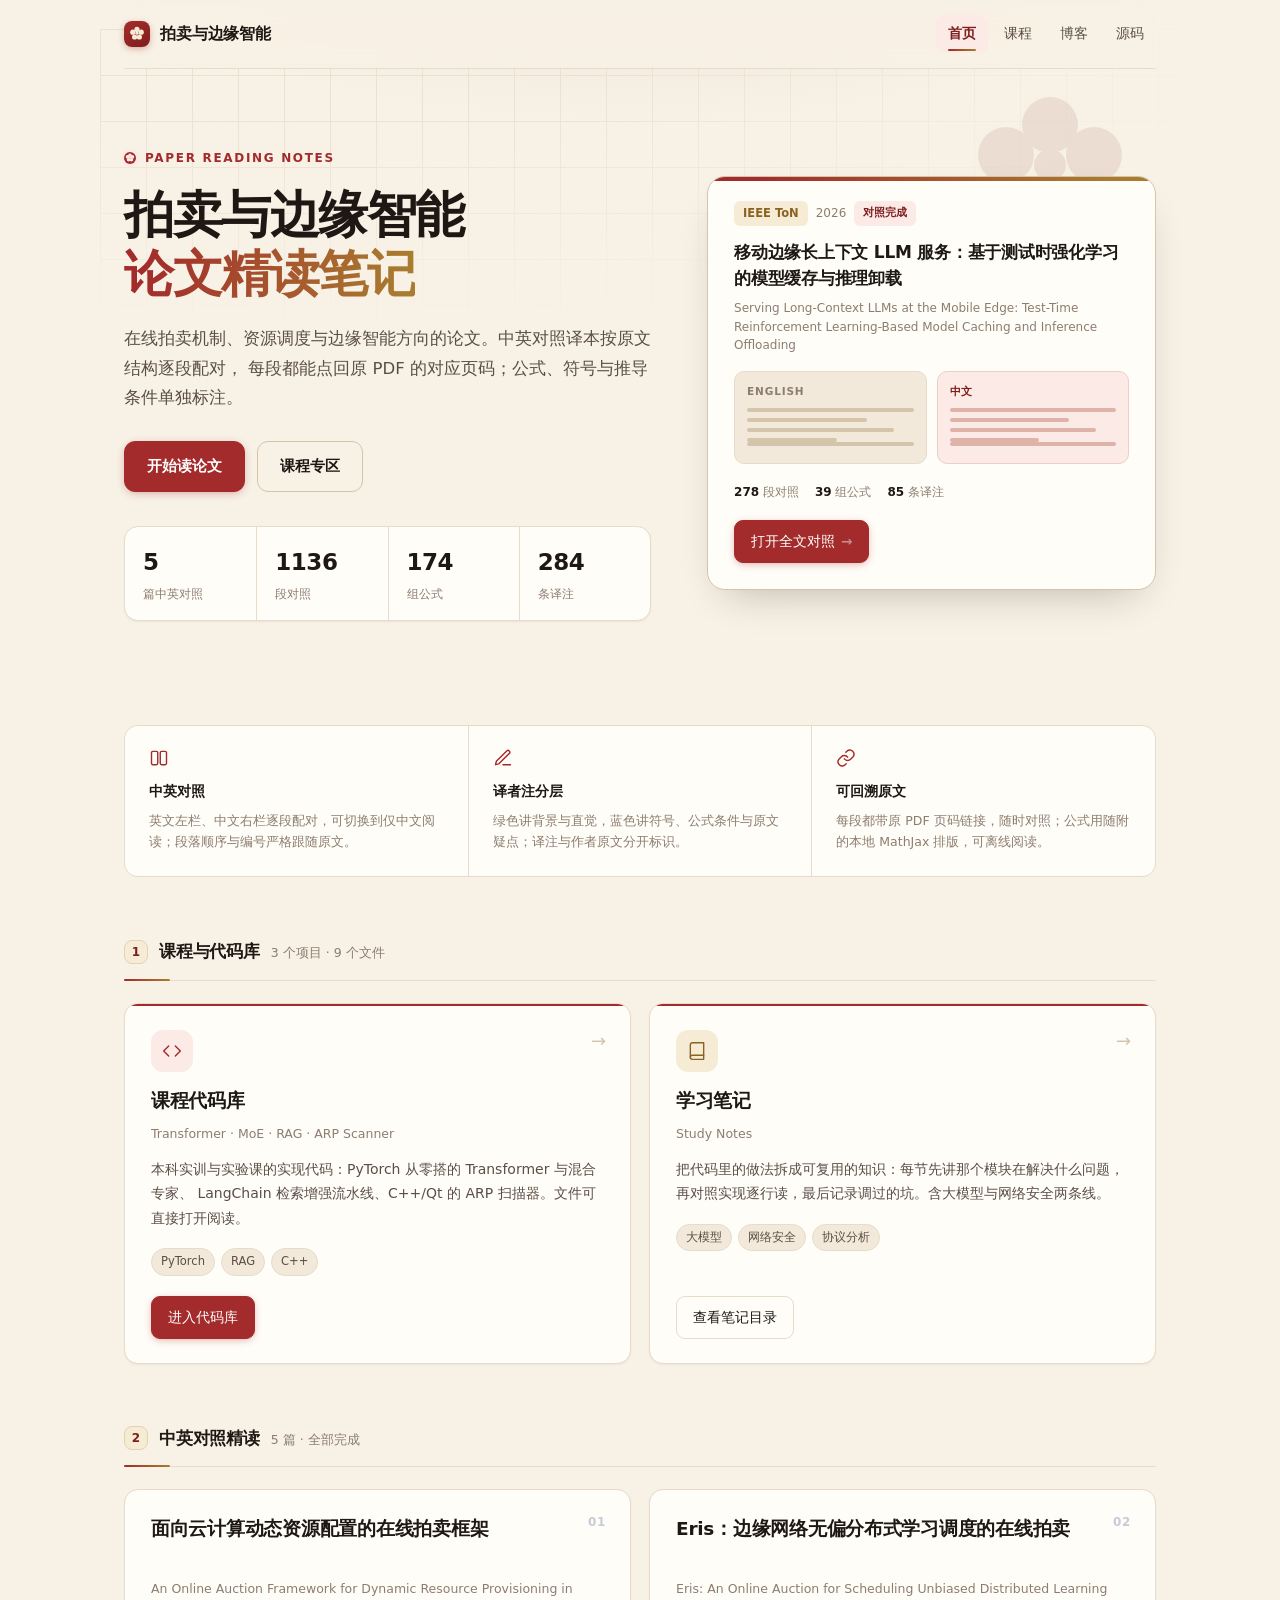
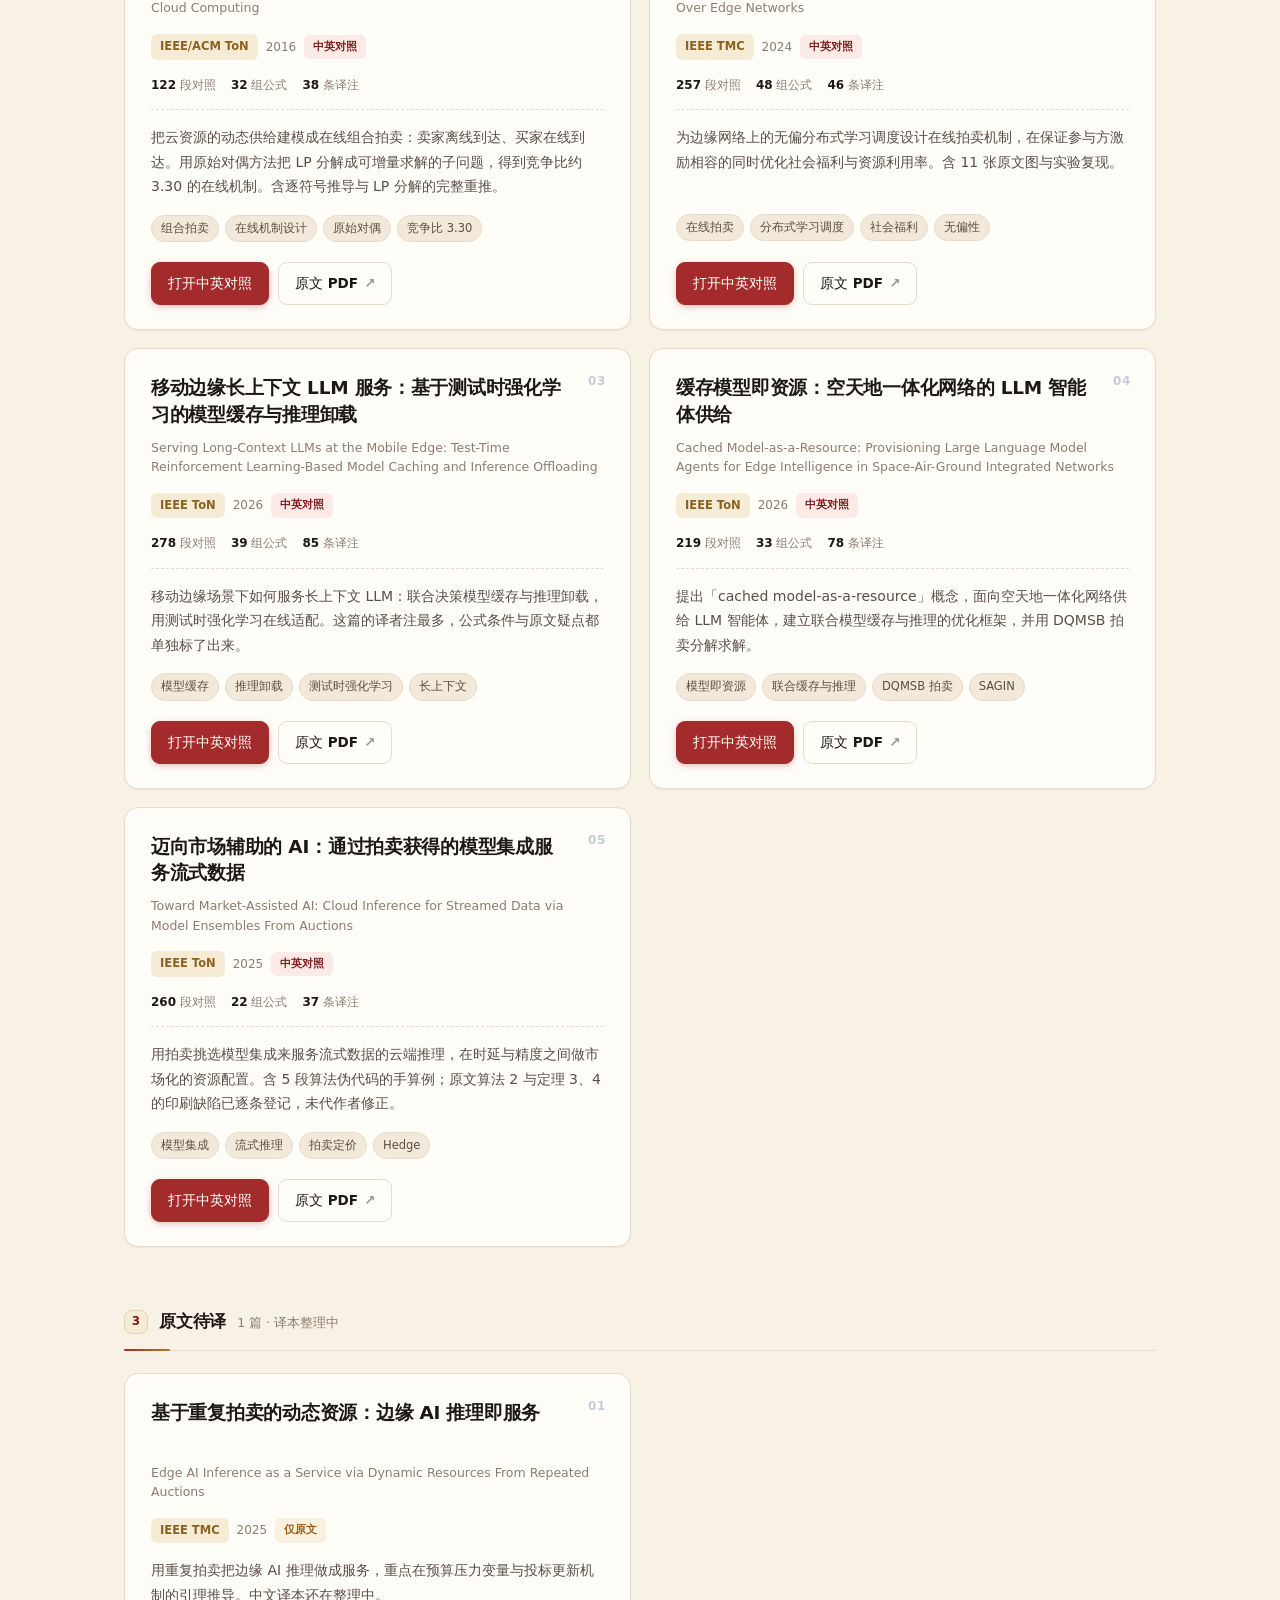
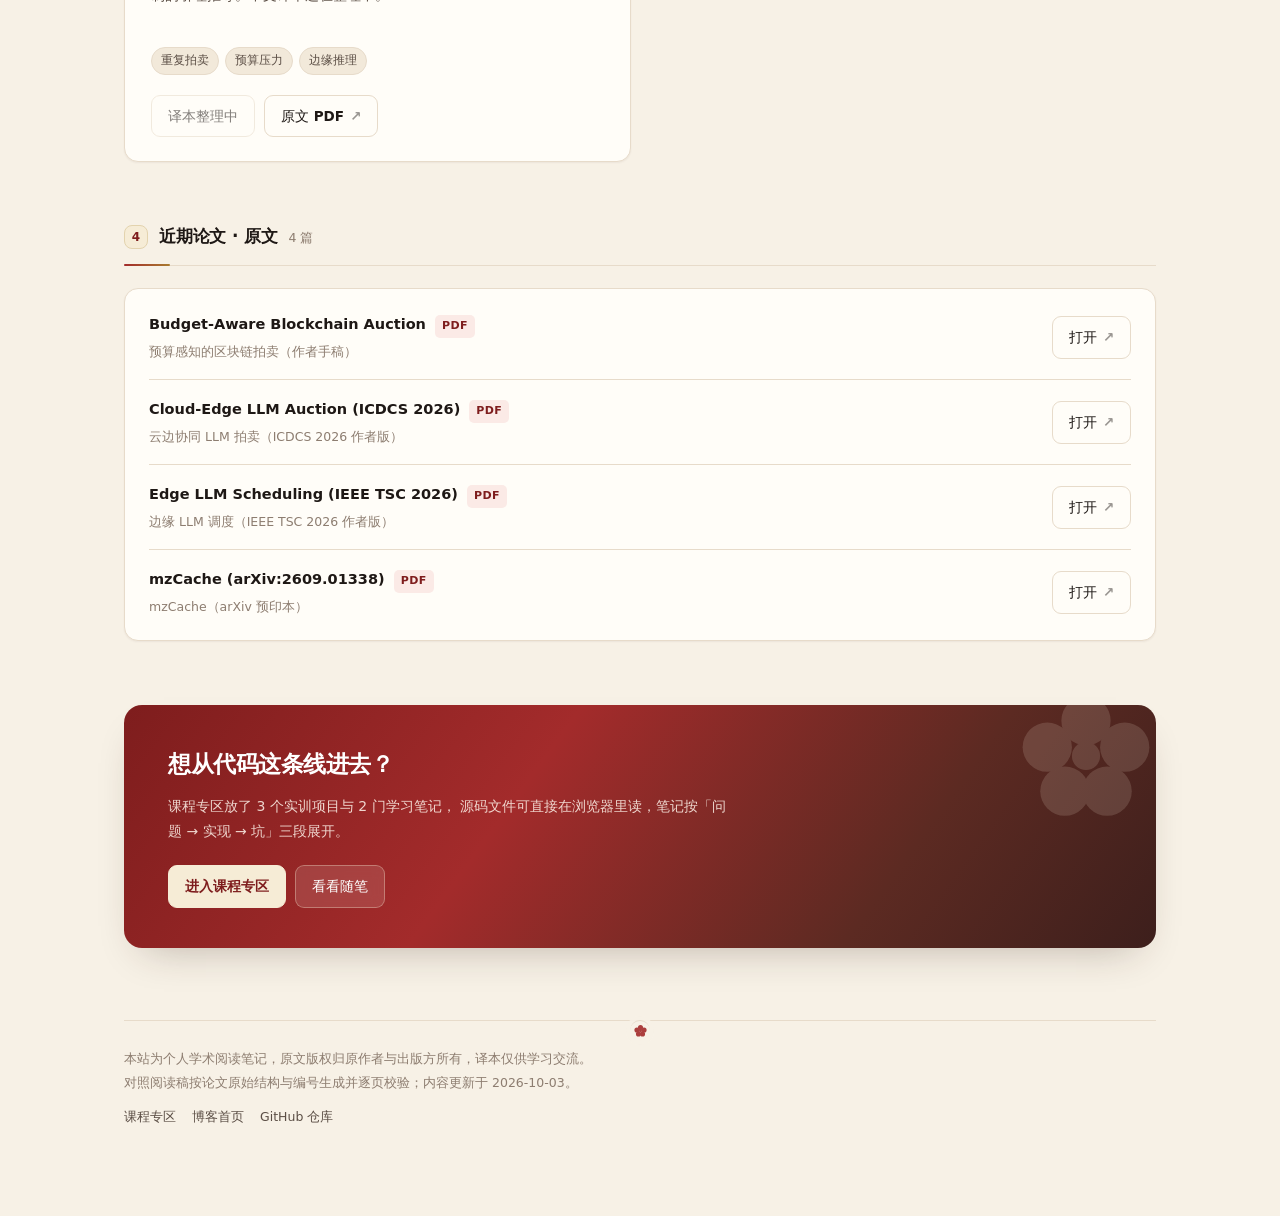
==== commit 25023d67: "主题改为往生堂符纸配色：宣纸底、绛红主色、古铜金点缀，梅花纹样作为装饰" ====
--- a/index.html
+++ b/index.html
@@ -1,4 +1,4 @@
-<!DOCTYPE html><html lang="zh-CN"> <head><meta charset="utf-8"><meta name="viewport" content="width=device-width, initial-scale=1"><title>拍卖与边缘智能 · 论文精读</title><meta name="description" content="在线拍卖、资源调度与边缘智能方向的论文精读：五篇中英对照全文译本 + 原文 PDF，逐段配对；另有课程笔记专区。"><link rel="canonical" href="https://sparrowren.github.io/"><!-- Open Graph：分享到社交平台时带标题与摘要 --><meta property="og:type" content="website"><meta property="og:title" content="拍卖与边缘智能 · 论文精读"><meta property="og:description" content="在线拍卖、资源调度与边缘智能方向的论文精读：五篇中英对照全文译本 + 原文 PDF，逐段配对；另有课程笔记专区。"><meta property="og:url" content="https://sparrowren.github.io/"><meta name="twitter:card" content="summary"><link rel="icon" href="data:image/svg+xml,<svg xmlns='http://www.w3.org/2000/svg' viewBox='0 0 100 100'><defs><linearGradient id='g' x1='0' y1='0' x2='1' y2='1'><stop offset='0' stop-color='%232f6feb'/><stop offset='1' stop-color='%235b9bff'/></linearGradient></defs><rect width='100' height='100' rx='24' fill='url(%23g)'/><rect x='28' y='24' width='44' height='52' rx='6' fill='white'/><rect x='36' y='37' width='28' height='5' rx='2.5' fill='%232f6feb'/><rect x='36' y='48' width='28' height='5' rx='2.5' fill='%232f6feb'/><rect x='36' y='59' width='16' height='5' rx='2.5' fill='%232f6feb'/></svg>"><link rel="stylesheet" href="/_astro/index.D8invG2Z.css"></head> <body> <div class="wrap">  <nav class="nav"><a class="brand" href="/"><span class="mark" aria-hidden="true"></span><span>拍卖与边缘智能</span></a><div class="nav-links"><a href="/" aria-current="page">首页</a><a href="/courses/">课程</a><a href="/blog/">博客</a><a href="https://github.com/sparrowren/sparrowren.github.io" target="_blank" rel="noopener">源码</a></div></nav> <header class="hero2"> <div> <div class="eyebrow">Paper Reading Notes</div> <h1>拍卖与边缘智能<br><span class="grad">论文精读笔记</span></h1> <p class="sub">
+<!DOCTYPE html><html lang="zh-CN"> <head><meta charset="utf-8"><meta name="viewport" content="width=device-width, initial-scale=1"><title>拍卖与边缘智能 · 论文精读</title><meta name="description" content="在线拍卖、资源调度与边缘智能方向的论文精读：五篇中英对照全文译本 + 原文 PDF，逐段配对；另有课程笔记专区。"><link rel="canonical" href="https://sparrowren.github.io/"><!-- Open Graph：分享到社交平台时带标题与摘要 --><meta property="og:type" content="website"><meta property="og:title" content="拍卖与边缘智能 · 论文精读"><meta property="og:description" content="在线拍卖、资源调度与边缘智能方向的论文精读：五篇中英对照全文译本 + 原文 PDF，逐段配对；另有课程笔记专区。"><meta property="og:url" content="https://sparrowren.github.io/"><meta name="twitter:card" content="summary"><!-- 站点图标：符纸底 + 绛红五瓣梅 --><link rel="icon" href="data:image/svg+xml,<svg xmlns='http://www.w3.org/2000/svg' viewBox='0 0 100 100'><defs><linearGradient id='g' x1='0' y1='0' x2='1' y2='1'><stop offset='0' stop-color='%23a32b2b'/><stop offset='1' stop-color='%237e1d1d'/></linearGradient></defs><rect width='100' height='100' rx='22' fill='url(%23g)'/><g fill='%23f6ecd6'><circle cx='50' cy='28' r='11'/><circle cx='70' cy='41' r='11'/><circle cx='62' cy='63' r='11'/><circle cx='38' cy='63' r='11'/><circle cx='30' cy='41' r='11'/></g><circle cx='50' cy='46' r='7' fill='%23a97c2f'/></svg>"><link rel="stylesheet" href="/_astro/index.KiD_cvS0.css"></head> <body> <div class="wrap">  <nav class="nav"><a class="brand" href="/"><span class="mark" aria-hidden="true"></span><span>拍卖与边缘智能</span></a><div class="nav-links"><a href="/" aria-current="page">首页</a><a href="/courses/">课程</a><a href="/blog/">博客</a><a href="https://github.com/sparrowren/sparrowren.github.io" target="_blank" rel="noopener">源码</a></div></nav> <header class="hero2"> <div> <div class="eyebrow">Paper Reading Notes</div> <h1>拍卖与边缘智能<br><span class="grad">论文精读笔记</span></h1> <p class="sub">
 在线拍卖机制、资源调度与边缘智能方向的论文。中英对照译本按原文结构逐段配对，
         每段都能点回原 PDF 的对应页码；公式、符号与推导条件单独标注。
 </p> <div class="cta-row"> <a class="btn primary lg" href="#papers">开始读论文</a> <a class="btn ghost lg" href="/courses/">课程专区</a> </div> <div class="stats"> <span class="stat"><b>5</b>篇中英对照</span> <span class="stat"><b>1136</b>段对照</span> <span class="stat"><b>174</b>组公式</span> <span class="stat"><b>284</b>条译注</span> </div> </div> <aside class="spotlight"> <div class="meta"> <span class="venue">IEEE ToN</span> <span class="year">2026</span> <span class="badge on">对照完成</span> </div> <h3>移动边缘长上下文 LLM 服务：基于测试时强化学习的模型缓存与推理卸载</h3> <p class="en">Serving Long-Context LLMs at the Mobile Edge: Test-Time Reinforcement Learning-Based Model Caching and Inference Offloading</p> <div class="duo"> <div> <span>English</span> <i></i><i></i><i></i><i></i><i></i> </div> <div> <span>中文</span> <i></i><i></i><i></i><i></i><i></i> </div> </div> <div class="kv"> <span><b>278</b> 段对照</span> <span><b>39</b> 组公式</span> <span><b>85</b> 条译注</span> </div> <div class="btns"> <a class="btn primary" href="/papers/serving-longcontext/">
@@ -8,7 +8,7 @@
 </p> <div class="tags"> <span class="tag">PyTorch</span> <span class="tag">RAG</span> <span class="tag">C++</span> </div> <div class="btns"> <a class="btn primary" href="/courses/">进入代码库</a> </div> </article> <article class="card door warm"> <span class="go" aria-hidden="true">→</span> <div class="ico-lg"> <svg width="20" height="20" viewBox="0 0 24 24" fill="none" stroke="currentColor" stroke-width="1.7" stroke-linecap="round" stroke-linejoin="round" aria-hidden="true"><path d="M4 19.5A2.5 2.5 0 0 1 6.5 17H20"></path><path d="M6.5 2H20v20H6.5A2.5 2.5 0 0 1 4 19.5v-15A2.5 2.5 0 0 1 6.5 2Z"></path></svg> </div> <h3>学习笔记</h3> <p class="en">Study Notes</p> <p class="desc">
 把代码里的做法拆成可复用的知识：每节先讲那个模块在解决什么问题，
         再对照实现逐行读，最后记录调过的坑。含大模型与网络安全两条线。
-</p> <div class="tags"> <span class="tag">大模型</span> <span class="tag">网络安全</span> <span class="tag">协议分析</span> </div> <div class="btns"> <a class="btn" href="/courses/">查看笔记目录</a> </div> </article> </div> <div class="sec" id="papers"> <span class="num">2</span> <h2>中英对照精读</h2> <span class="count">5 篇 · 全部完成</span> </div> <div class="grid"> <article class="card" style="--card-accent:linear-gradient(90deg,#2f6feb,#5b9bff)"><span class="idx">01</span><h3>面向云计算动态资源配置的在线拍卖框架</h3><p class="en">An Online Auction Framework for Dynamic Resource Provisioning in Cloud Computing</p><div class="meta"><span class="venue" title="IEEE/ACM Transactions on Networking, Vol. 24, No. 4, August 2016">IEEE/ACM ToN</span><span class="year">2016</span><span class="badge on">中英对照</span></div><div class="cardstats"><span><b>122</b> 段对照</span><span><b>32</b> 组公式</span><span><b>38</b> 条译注</span></div><p class="desc">把云资源的动态供给建模成在线组合拍卖：卖家离线到达、买家在线到达。用原始对偶方法把 LP 分解成可增量求解的子问题，得到竞争比约 3.30 的在线机制。含逐符号推导与 LP 分解的完整重推。</p><div class="tags"><span class="tag">组合拍卖</span><span class="tag">在线机制设计</span><span class="tag">原始对偶</span><span class="tag">竞争比 3.30</span></div><div class="btns"><a class="btn primary" href="/papers/ton2016-online-auction/">打开中英对照</a><a class="btn" href="/papers/ton2016-online-auction/source.pdf" target="_blank" rel="noopener">原文 PDF<span class="arrow">↗</span></a></div></article><article class="card" style="--card-accent:linear-gradient(90deg,#1b7f6b,#3fc0a3)"><span class="idx">02</span><h3>Eris：边缘网络无偏分布式学习调度的在线拍卖</h3><p class="en">Eris: An Online Auction for Scheduling Unbiased Distributed Learning Over Edge Networks</p><div class="meta"><span class="venue" title="IEEE Transactions on Mobile Computing, Vol. 23, No. 6, June 2024">IEEE TMC</span><span class="year">2024</span><span class="badge on">中英对照</span></div><div class="cardstats"><span><b>257</b> 段对照</span><span><b>48</b> 组公式</span><span><b>46</b> 条译注</span></div><p class="desc">为边缘网络上的无偏分布式学习调度设计在线拍卖机制，在保证参与方激励相容的同时优化社会福利与资源利用率。含 11 张原文图与实验复现。</p><div class="tags"><span class="tag">在线拍卖</span><span class="tag">分布式学习调度</span><span class="tag">社会福利</span><span class="tag">无偏性</span></div><div class="btns"><a class="btn primary" href="/papers/eris/">打开中英对照</a><a class="btn" href="/papers/eris/source.pdf" target="_blank" rel="noopener">原文 PDF<span class="arrow">↗</span></a></div></article><article class="card" style="--card-accent:linear-gradient(90deg,#7a4fd6,#a986f0)"><span class="idx">03</span><h3>移动边缘长上下文 LLM 服务：基于测试时强化学习的模型缓存与推理卸载</h3><p class="en">Serving Long-Context LLMs at the Mobile Edge: Test-Time Reinforcement Learning-Based Model Caching and Inference Offloading</p><div class="meta"><span class="venue" title="IEEE Transactions on Networking, Vol. 34, 2026">IEEE ToN</span><span class="year">2026</span><span class="badge on">中英对照</span></div><div class="cardstats"><span><b>278</b> 段对照</span><span><b>39</b> 组公式</span><span><b>85</b> 条译注</span></div><p class="desc">移动边缘场景下如何服务长上下文 LLM：联合决策模型缓存与推理卸载，用测试时强化学习在线适配。这篇的译者注最多，公式条件与原文疑点都单独标了出来。</p><div class="tags"><span class="tag">模型缓存</span><span class="tag">推理卸载</span><span class="tag">测试时强化学习</span><span class="tag">长上下文</span></div><div class="btns"><a class="btn primary" href="/papers/serving-longcontext/">打开中英对照</a><a class="btn" href="/papers/serving-longcontext/source.pdf" target="_blank" rel="noopener">原文 PDF<span class="arrow">↗</span></a></div></article><article class="card" style="--card-accent:linear-gradient(90deg,#c2571f,#f0913f)"><span class="idx">04</span><h3>缓存模型即资源：空天地一体化网络的 LLM 智能体供给</h3><p class="en">Cached Model-as-a-Resource: Provisioning Large Language Model Agents for Edge Intelligence in Space-Air-Ground Integrated Networks</p><div class="meta"><span class="venue" title="IEEE Transactions on Networking, Vol. 34, 2026">IEEE ToN</span><span class="year">2026</span><span class="badge on">中英对照</span></div><div class="cardstats"><span><b>219</b> 段对照</span><span><b>33</b> 组公式</span><span><b>78</b> 条译注</span></div><p class="desc">提出「cached model-as-a-resource」概念，面向空天地一体化网络供给 LLM 智能体，建立联合模型缓存与推理的优化框架，并用 DQMSB 拍卖分解求解。</p><div class="tags"><span class="tag">模型即资源</span><span class="tag">联合缓存与推理</span><span class="tag">DQMSB 拍卖</span><span class="tag">SAGIN</span></div><div class="btns"><a class="btn primary" href="/papers/cached-model-as-a-resource/">打开中英对照</a><a class="btn" href="/papers/cached-model-as-a-resource/source.pdf" target="_blank" rel="noopener">原文 PDF<span class="arrow">↗</span></a></div></article><article class="card" style="--card-accent:linear-gradient(90deg,#0f6f8f,#38b6d6)"><span class="idx">05</span><h3>迈向市场辅助的 AI：通过拍卖获得的模型集成服务流式数据</h3><p class="en">Toward Market-Assisted AI: Cloud Inference for Streamed Data via Model Ensembles From Auctions</p><div class="meta"><span class="venue" title="IEEE Transactions on Networking, Vol. 33, No. 2, April 2025">IEEE ToN</span><span class="year">2025</span><span class="badge on">中英对照</span></div><div class="cardstats"><span><b>260</b> 段对照</span><span><b>22</b> 组公式</span><span><b>37</b> 条译注</span></div><p class="desc">用拍卖挑选模型集成来服务流式数据的云端推理，在时延与精度之间做市场化的资源配置。含 5 段算法伪代码的手算例；原文算法 2 与定理 3、4 的印刷缺陷已逐条登记，未代作者修正。</p><div class="tags"><span class="tag">模型集成</span><span class="tag">流式推理</span><span class="tag">拍卖定价</span><span class="tag">Hedge</span></div><div class="btns"><a class="btn primary" href="/papers/toward-market-assisted-ai-cloud-inference/">打开中英对照</a><a class="btn" href="/papers/toward-market-assisted-ai-cloud-inference/source.pdf" target="_blank" rel="noopener">原文 PDF<span class="arrow">↗</span></a></div></article> </div> <div class="sec"> <span class="num">3</span> <h2>原文待译</h2> <span class="count">1 篇 · 译本整理中</span> </div> <div class="grid"> <article class="card" style="--card-accent:linear-gradient(90deg,#2f6feb,#5b9bff)"><span class="idx">01</span><h3>基于重复拍卖的动态资源：边缘 AI 推理即服务</h3><p class="en">Edge AI Inference as a Service via Dynamic Resources From Repeated Auctions</p><div class="meta"><span class="venue" title="IEEE Transactions on Mobile Computing, Vol. 24, No. 9, September 2025">IEEE TMC</span><span class="year">2025</span><span class="badge off">仅原文</span></div><p class="desc">用重复拍卖把边缘 AI 推理做成服务，重点在预算压力变量与投标更新机制的引理推导。中文译本还在整理中。</p><div class="tags"><span class="tag">重复拍卖</span><span class="tag">预算压力</span><span class="tag">边缘推理</span></div><div class="btns"><span class="btn" aria-disabled="true" title="中文译本整理中">译本整理中</span><a class="btn" href="/papers/edge-ai-inference-tmc2025/source.pdf" target="_blank" rel="noopener">原文 PDF<span class="arrow">↗</span></a></div></article> </div> <div class="sec"> <span class="num">4</span> <h2>近期论文 · 原文</h2> <span class="count">4 篇</span> </div> <div class="list"> <div class="row" key="Budget_Aware_Blockchain_Auction_Author_Manuscript.pdf"> <div> <div class="t"> Budget-Aware Blockchain Auction <em>PDF</em> </div> <div class="s">预算感知的区块链拍卖（作者手稿）</div> </div> <a class="btn go" href="/recent/Budget_Aware_Blockchain_Auction_Author_Manuscript.pdf" target="_blank" rel="noopener">
+</p> <div class="tags"> <span class="tag">大模型</span> <span class="tag">网络安全</span> <span class="tag">协议分析</span> </div> <div class="btns"> <a class="btn" href="/courses/">查看笔记目录</a> </div> </article> </div> <div class="sec" id="papers"> <span class="num">2</span> <h2>中英对照精读</h2> <span class="count">5 篇 · 全部完成</span> </div> <div class="grid"> <article class="card" style="--card-accent:linear-gradient(90deg,#a32b2b,#c9483f)"><span class="idx">01</span><h3>面向云计算动态资源配置的在线拍卖框架</h3><p class="en">An Online Auction Framework for Dynamic Resource Provisioning in Cloud Computing</p><div class="meta"><span class="venue" title="IEEE/ACM Transactions on Networking, Vol. 24, No. 4, August 2016">IEEE/ACM ToN</span><span class="year">2016</span><span class="badge on">中英对照</span></div><div class="cardstats"><span><b>122</b> 段对照</span><span><b>32</b> 组公式</span><span><b>38</b> 条译注</span></div><p class="desc">把云资源的动态供给建模成在线组合拍卖：卖家离线到达、买家在线到达。用原始对偶方法把 LP 分解成可增量求解的子问题，得到竞争比约 3.30 的在线机制。含逐符号推导与 LP 分解的完整重推。</p><div class="tags"><span class="tag">组合拍卖</span><span class="tag">在线机制设计</span><span class="tag">原始对偶</span><span class="tag">竞争比 3.30</span></div><div class="btns"><a class="btn primary" href="/papers/ton2016-online-auction/">打开中英对照</a><a class="btn" href="/papers/ton2016-online-auction/source.pdf" target="_blank" rel="noopener">原文 PDF<span class="arrow">↗</span></a></div></article><article class="card" style="--card-accent:linear-gradient(90deg,#8a6222,#c39a45)"><span class="idx">02</span><h3>Eris：边缘网络无偏分布式学习调度的在线拍卖</h3><p class="en">Eris: An Online Auction for Scheduling Unbiased Distributed Learning Over Edge Networks</p><div class="meta"><span class="venue" title="IEEE Transactions on Mobile Computing, Vol. 23, No. 6, June 2024">IEEE TMC</span><span class="year">2024</span><span class="badge on">中英对照</span></div><div class="cardstats"><span><b>257</b> 段对照</span><span><b>48</b> 组公式</span><span><b>46</b> 条译注</span></div><p class="desc">为边缘网络上的无偏分布式学习调度设计在线拍卖机制，在保证参与方激励相容的同时优化社会福利与资源利用率。含 11 张原文图与实验复现。</p><div class="tags"><span class="tag">在线拍卖</span><span class="tag">分布式学习调度</span><span class="tag">社会福利</span><span class="tag">无偏性</span></div><div class="btns"><a class="btn primary" href="/papers/eris/">打开中英对照</a><a class="btn" href="/papers/eris/source.pdf" target="_blank" rel="noopener">原文 PDF<span class="arrow">↗</span></a></div></article><article class="card" style="--card-accent:linear-gradient(90deg,#7e1d1d,#a85a52)"><span class="idx">03</span><h3>移动边缘长上下文 LLM 服务：基于测试时强化学习的模型缓存与推理卸载</h3><p class="en">Serving Long-Context LLMs at the Mobile Edge: Test-Time Reinforcement Learning-Based Model Caching and Inference Offloading</p><div class="meta"><span class="venue" title="IEEE Transactions on Networking, Vol. 34, 2026">IEEE ToN</span><span class="year">2026</span><span class="badge on">中英对照</span></div><div class="cardstats"><span><b>278</b> 段对照</span><span><b>39</b> 组公式</span><span><b>85</b> 条译注</span></div><p class="desc">移动边缘场景下如何服务长上下文 LLM：联合决策模型缓存与推理卸载，用测试时强化学习在线适配。这篇的译者注最多，公式条件与原文疑点都单独标了出来。</p><div class="tags"><span class="tag">模型缓存</span><span class="tag">推理卸载</span><span class="tag">测试时强化学习</span><span class="tag">长上下文</span></div><div class="btns"><a class="btn primary" href="/papers/serving-longcontext/">打开中英对照</a><a class="btn" href="/papers/serving-longcontext/source.pdf" target="_blank" rel="noopener">原文 PDF<span class="arrow">↗</span></a></div></article><article class="card" style="--card-accent:linear-gradient(90deg,#9c5c1c,#d08a3c)"><span class="idx">04</span><h3>缓存模型即资源：空天地一体化网络的 LLM 智能体供给</h3><p class="en">Cached Model-as-a-Resource: Provisioning Large Language Model Agents for Edge Intelligence in Space-Air-Ground Integrated Networks</p><div class="meta"><span class="venue" title="IEEE Transactions on Networking, Vol. 34, 2026">IEEE ToN</span><span class="year">2026</span><span class="badge on">中英对照</span></div><div class="cardstats"><span><b>219</b> 段对照</span><span><b>33</b> 组公式</span><span><b>78</b> 条译注</span></div><p class="desc">提出「cached model-as-a-resource」概念，面向空天地一体化网络供给 LLM 智能体，建立联合模型缓存与推理的优化框架，并用 DQMSB 拍卖分解求解。</p><div class="tags"><span class="tag">模型即资源</span><span class="tag">联合缓存与推理</span><span class="tag">DQMSB 拍卖</span><span class="tag">SAGIN</span></div><div class="btns"><a class="btn primary" href="/papers/cached-model-as-a-resource/">打开中英对照</a><a class="btn" href="/papers/cached-model-as-a-resource/source.pdf" target="_blank" rel="noopener">原文 PDF<span class="arrow">↗</span></a></div></article><article class="card" style="--card-accent:linear-gradient(90deg,#6b3630,#a15b4c)"><span class="idx">05</span><h3>迈向市场辅助的 AI：通过拍卖获得的模型集成服务流式数据</h3><p class="en">Toward Market-Assisted AI: Cloud Inference for Streamed Data via Model Ensembles From Auctions</p><div class="meta"><span class="venue" title="IEEE Transactions on Networking, Vol. 33, No. 2, April 2025">IEEE ToN</span><span class="year">2025</span><span class="badge on">中英对照</span></div><div class="cardstats"><span><b>260</b> 段对照</span><span><b>22</b> 组公式</span><span><b>37</b> 条译注</span></div><p class="desc">用拍卖挑选模型集成来服务流式数据的云端推理，在时延与精度之间做市场化的资源配置。含 5 段算法伪代码的手算例；原文算法 2 与定理 3、4 的印刷缺陷已逐条登记，未代作者修正。</p><div class="tags"><span class="tag">模型集成</span><span class="tag">流式推理</span><span class="tag">拍卖定价</span><span class="tag">Hedge</span></div><div class="btns"><a class="btn primary" href="/papers/toward-market-assisted-ai-cloud-inference/">打开中英对照</a><a class="btn" href="/papers/toward-market-assisted-ai-cloud-inference/source.pdf" target="_blank" rel="noopener">原文 PDF<span class="arrow">↗</span></a></div></article> </div> <div class="sec"> <span class="num">3</span> <h2>原文待译</h2> <span class="count">1 篇 · 译本整理中</span> </div> <div class="grid"> <article class="card" style="--card-accent:linear-gradient(90deg,#a32b2b,#c9483f)"><span class="idx">01</span><h3>基于重复拍卖的动态资源：边缘 AI 推理即服务</h3><p class="en">Edge AI Inference as a Service via Dynamic Resources From Repeated Auctions</p><div class="meta"><span class="venue" title="IEEE Transactions on Mobile Computing, Vol. 24, No. 9, September 2025">IEEE TMC</span><span class="year">2025</span><span class="badge off">仅原文</span></div><p class="desc">用重复拍卖把边缘 AI 推理做成服务，重点在预算压力变量与投标更新机制的引理推导。中文译本还在整理中。</p><div class="tags"><span class="tag">重复拍卖</span><span class="tag">预算压力</span><span class="tag">边缘推理</span></div><div class="btns"><span class="btn" aria-disabled="true" title="中文译本整理中">译本整理中</span><a class="btn" href="/papers/edge-ai-inference-tmc2025/source.pdf" target="_blank" rel="noopener">原文 PDF<span class="arrow">↗</span></a></div></article> </div> <div class="sec"> <span class="num">4</span> <h2>近期论文 · 原文</h2> <span class="count">4 篇</span> </div> <div class="list"> <div class="row" key="Budget_Aware_Blockchain_Auction_Author_Manuscript.pdf"> <div> <div class="t"> Budget-Aware Blockchain Auction <em>PDF</em> </div> <div class="s">预算感知的区块链拍卖（作者手稿）</div> </div> <a class="btn go" href="/recent/Budget_Aware_Blockchain_Auction_Author_Manuscript.pdf" target="_blank" rel="noopener">
 打开<span class="arrow">↗</span> </a> </div><div class="row" key="ICDCS2026_CloudEdge_LLM_Auction_Author_Version.pdf"> <div> <div class="t"> Cloud-Edge LLM Auction (ICDCS 2026) <em>PDF</em> </div> <div class="s">云边协同 LLM 拍卖（ICDCS 2026 作者版）</div> </div> <a class="btn go" href="/recent/ICDCS2026_CloudEdge_LLM_Auction_Author_Version.pdf" target="_blank" rel="noopener">
 打开<span class="arrow">↗</span> </a> </div><div class="row" key="IEEE_TSC2026_EdgeLLM_Scheduling_Author_Version.pdf"> <div> <div class="t"> Edge LLM Scheduling (IEEE TSC 2026) <em>PDF</em> </div> <div class="s">边缘 LLM 调度（IEEE TSC 2026 作者版）</div> </div> <a class="btn go" href="/recent/IEEE_TSC2026_EdgeLLM_Scheduling_Author_Version.pdf" target="_blank" rel="noopener">
 打开<span class="arrow">↗</span> </a> </div><div class="row" key="mzCache_arXiv_2609.01338.pdf"> <div> <div class="t"> mzCache (arXiv:2609.01338) <em>PDF</em> </div> <div class="s">mzCache（arXiv 预印本）</div> </div> <a class="btn go" href="/recent/mzCache_arXiv_2609.01338.pdf" target="_blank" rel="noopener">
--- a/_astro/index.KiD_cvS0.css
+++ b/_astro/index.KiD_cvS0.css
@@ -0,0 +1 @@
+:root{--bg: #f7f1e6;--bg-tint: rgba(163, 43, 43, .09);--surface: #fffdf8;--surface-2: #f2e9da;--ink: #1e1815;--ink-2: #5b4e45;--ink-3: #8d7d70;--line: #e7dbca;--line-2: #d4c4ac;--accent: #a32b2b;--accent-2: #7e1d1d;--accent-soft: #fbeae6;--gold: #a97c2f;--gold-2: #8a6222;--gold-soft: #f6ecd6;--ok: #3d7a4f;--ok-soft: #e9f2e9;--warn: #9c5c1c;--warn-soft: #faf0de;--sh-sm: 0 1px 2px rgba(60, 40, 30, .06);--sh-md: 0 4px 16px -6px rgba(60, 40, 30, .16);--sh-lg: 0 18px 40px -20px rgba(50, 30, 22, .32);--radius: 14px;--radius-sm: 9px;--maxw: 1080px}*{box-sizing:border-box}html{scroll-behavior:smooth;scroll-padding-top:84px;-webkit-text-size-adjust:100%}body{margin:0;color:var(--ink);background:var(--bg);background-image:radial-gradient(900px 400px at 50% -160px,var(--bg-tint),rgba(163,43,43,0) 72%);background-repeat:no-repeat;font:16px/1.7 system-ui,-apple-system,Segoe UI,Microsoft YaHei,PingFang SC,sans-serif;-webkit-font-smoothing:antialiased;text-rendering:optimizeLegibility}a{color:inherit}:where(a,button,input,[tabindex]):focus-visible{outline:2px solid var(--accent);outline-offset:2px;border-radius:4px}.wrap{max-width:var(--maxw);margin:0 auto;padding:0 24px 88px}.sr-only{position:absolute;width:1px;height:1px;padding:0;margin:-1px;overflow:hidden;clip:rect(0 0 0 0);white-space:nowrap;border:0}.nav{position:sticky;top:0;z-index:30;display:flex;align-items:center;justify-content:space-between;gap:16px;padding:15px 0;background:color-mix(in srgb,var(--bg) 84%,transparent);backdrop-filter:saturate(180%) blur(14px);-webkit-backdrop-filter:saturate(180%) blur(14px);border-bottom:1px solid var(--line)}.brand{display:flex;align-items:center;gap:10px;font-weight:640;letter-spacing:-.01em;text-decoration:none;white-space:nowrap}.brand .mark{width:26px;height:26px;border-radius:8px;position:relative;flex:none;box-shadow:0 2px 7px -1px #a32b2b73;background-image:url("data:image/svg+xml,%3Csvg xmlns='http://www.w3.org/2000/svg' viewBox='0 0 100 100'%3E%3Cg fill='%23f6ecd6'%3E%3Ccircle cx='50' cy='27' r='13'/%3E%3Ccircle cx='71' cy='41' r='13'/%3E%3Ccircle cx='62' cy='65' r='13'/%3E%3Ccircle cx='38' cy='65' r='13'/%3E%3Ccircle cx='29' cy='41' r='13'/%3E%3C/g%3E%3Ccircle cx='50' cy='46' r='8' fill='%23f6ecd6'/%3E%3C/svg%3E"),linear-gradient(150deg,var(--accent) 8%,var(--accent-2) 100%);background-repeat:no-repeat;background-size:78% 78%,auto;background-position:center,0 0}.nav-links{display:flex;align-items:center;gap:4px}.nav-links a{position:relative;color:var(--ink-2);text-decoration:none;font-size:14px;padding:7px 12px;border-radius:var(--radius-sm);transition:color .15s,background .15s}.nav-links a:hover{color:var(--accent);background:var(--accent-soft)}.nav-links a[aria-current=page]{color:var(--accent-2);font-weight:640;background:var(--accent-soft)}.nav-links a:after{content:"";position:absolute;left:12px;right:12px;bottom:2px;height:2px;border-radius:2px;background:linear-gradient(90deg,var(--accent),var(--gold));transform:scaleX(0);transform-origin:center;transition:transform .18s ease}.nav-links a:hover:after,.nav-links a[aria-current=page]:after{transform:scaleX(1)}.hero{padding:64px 0 44px}.eyebrow{display:inline-flex;align-items:center;gap:9px;font-size:12px;font-weight:640;letter-spacing:.14em;color:var(--accent);text-transform:uppercase;margin-bottom:20px}.eyebrow:before{content:"";width:12px;height:12px;flex:none;border-radius:50%;background:var(--accent);background-image:url("data:image/svg+xml,%3Csvg xmlns='http://www.w3.org/2000/svg' viewBox='0 0 100 100'%3E%3Cg fill='%23fbeae6'%3E%3Ccircle cx='50' cy='27' r='15'/%3E%3Ccircle cx='71' cy='41' r='15'/%3E%3Ccircle cx='62' cy='65' r='15'/%3E%3Ccircle cx='38' cy='65' r='15'/%3E%3Ccircle cx='29' cy='41' r='15'/%3E%3C/g%3E%3Ccircle cx='50' cy='46' r='9' fill='%23fbeae6'/%3E%3C/svg%3E");background-repeat:no-repeat;background-size:100% 100%;box-shadow:0 0 0 3px var(--accent-soft)}h1{font-size:clamp(30px,4.2vw,44px);line-height:1.18;margin:0 0 18px;letter-spacing:-.03em;font-weight:680;text-wrap:balance}.sub{color:var(--ink-2);font-size:16px;line-height:1.8;margin:0;max-width:660px;text-wrap:pretty}.stats{display:flex;gap:10px;flex-wrap:wrap;margin-top:32px}.stat{display:flex;align-items:baseline;gap:8px;background:var(--surface);border:1px solid var(--line);border-radius:12px;padding:12px 18px;font-size:12.5px;color:var(--ink-3);box-shadow:var(--sh-sm)}.stat b{font-size:20px;font-weight:660;color:var(--ink);letter-spacing:-.02em;font-variant-numeric:tabular-nums}.sec{display:flex;align-items:baseline;gap:11px;margin:60px 0 22px;padding-bottom:14px;border-bottom:1px solid var(--line);position:relative}.sec:after{content:"";position:absolute;left:0;bottom:-1px;width:46px;height:2px;border-radius:2px;background:linear-gradient(90deg,var(--accent),var(--gold))}.sec h2{font-size:17px;font-weight:660;margin:0;letter-spacing:-.012em}.sec .count{font-size:12.5px;color:var(--ink-3)}.grid{display:grid;grid-template-columns:repeat(2,minmax(0,1fr));gap:18px}.card{position:relative;display:flex;flex-direction:column;background:var(--surface);border:1px solid var(--line);border-radius:var(--radius);padding:26px 26px 24px;box-shadow:var(--sh-sm);transition:border-color .2s,box-shadow .2s,transform .2s}.card:hover{border-color:var(--line-2);transform:translateY(-3px);box-shadow:var(--sh-lg)}.card:before{content:"";position:absolute;inset:-1px -1px auto;height:3px;border-radius:var(--radius) var(--radius) 0 0;background:var(--card-accent, var(--accent));opacity:0;transition:opacity .2s}.card:hover:before{opacity:1}.card .idx{position:absolute;top:22px;right:24px;font-size:12px;font-weight:600;color:#c6ccd7;letter-spacing:.05em;font-variant-numeric:tabular-nums}.card h3{margin:0 0 9px;padding-right:38px;font-size:18.5px;line-height:1.45;font-weight:650;letter-spacing:-.014em;min-height:2.9em;text-wrap:pretty}.card .en{margin:0 0 15px;font-size:12.5px;line-height:1.55;color:var(--ink-3);min-height:3.2em;display:-webkit-box;-webkit-line-clamp:2;-webkit-box-orient:vertical;overflow:hidden}.card .meta{display:flex;gap:8px;flex-wrap:wrap;align-items:center;margin-bottom:15px}.badge{font-size:11px;font-weight:640;padding:3px 9px;border-radius:6px}.badge.on{background:var(--accent-soft);color:var(--accent-2)}.badge.off{background:var(--warn-soft);color:var(--warn)}.badge.soon{background:var(--gold-soft);color:var(--gold-2)}.venue{font-size:11.5px;font-weight:640;padding:3px 9px;border-radius:6px;background:var(--gold-soft);color:var(--gold-2)}.year{font-size:12px;color:var(--ink-3);font-variant-numeric:tabular-nums}.card p.desc{margin:0 0 16px;font-size:14px;line-height:1.75;color:var(--ink-2);min-height:5.2em;display:-webkit-box;-webkit-line-clamp:4;-webkit-box-orient:vertical;overflow:hidden}.cardstats{display:flex;gap:15px;flex-wrap:wrap;margin-bottom:15px;padding-bottom:14px;border-bottom:1px dashed var(--line)}.cardstats span{font-size:12px;color:var(--ink-3)}.cardstats b{color:var(--ink);font-weight:620;font-variant-numeric:tabular-nums}.tags{display:flex;gap:6px;flex-wrap:wrap;margin:0 0 20px}.tag{font-size:11.5px;padding:3px 9px;border-radius:99px;background:var(--surface-2);color:var(--ink-2);border:1px solid var(--line)}.btns{display:flex;gap:9px;flex-wrap:wrap;margin-top:auto}.btn{display:inline-flex;align-items:center;gap:6px;font-size:13.5px;font-weight:550;padding:9px 16px;border-radius:var(--radius-sm);text-decoration:none;border:1px solid var(--line);color:var(--ink);background:var(--surface);transition:background .15s,border-color .15s,color .15s,transform .15s}.btn:hover{background:var(--surface-2);border-color:var(--line-2)}.btn:active{transform:translateY(1px)}.btn.primary{background:var(--accent);border-color:var(--accent);color:#fff;box-shadow:0 2px 8px -2px #a32b2b73}.btn.primary:hover{background:var(--accent-2);border-color:var(--accent-2);color:#fff}.btn .arrow{opacity:.45}.btn[aria-disabled=true]{opacity:.55;cursor:not-allowed}.feats{display:grid;grid-template-columns:repeat(3,minmax(0,1fr));gap:1px;background:var(--line);border:1px solid var(--line);border-radius:var(--radius);overflow:hidden;margin-top:48px}.feat{background:var(--surface);padding:22px 24px 24px}.feat .ico{color:var(--accent);margin-bottom:12px;display:block}.feat b{display:block;font-size:14px;font-weight:620;margin-bottom:6px}.feat p{margin:0;font-size:12.5px;line-height:1.7;color:var(--ink-3)}.course-grid{display:grid;grid-template-columns:repeat(2,minmax(0,1fr));gap:18px}.course{position:relative;display:flex;flex-direction:column;background:var(--surface);border:1px solid var(--line);border-radius:var(--radius);padding:24px 26px;box-shadow:var(--sh-sm);transition:border-color .2s,box-shadow .2s,transform .2s}.course:hover{border-color:var(--line-2);transform:translateY(-3px);box-shadow:var(--sh-lg)}.course:after{content:"";position:absolute;left:0;top:22px;bottom:22px;width:3px;border-radius:0 3px 3px 0;background:linear-gradient(180deg,var(--gold),#8a6222)}.course .cno{font-size:11.5px;font-weight:660;letter-spacing:.08em;color:var(--gold-2);text-transform:uppercase;margin-bottom:10px}.course h3{margin:0 0 6px;font-size:18px;font-weight:650;letter-spacing:-.014em;line-height:1.45}.course .csub{margin:0 0 14px;font-size:13px;color:var(--ink-3)}.course p.cdesc{margin:0 0 16px;font-size:13.5px;line-height:1.75;color:var(--ink-2);flex:1}.course .cmeta{display:flex;gap:14px;flex-wrap:wrap;font-size:12px;color:var(--ink-3);margin-bottom:16px;padding-top:14px;border-top:1px dashed var(--line)}.course .cmeta b{color:var(--ink);font-weight:620;font-variant-numeric:tabular-nums}.course-bar{display:flex;align-items:center;justify-content:space-between;gap:14px;flex-wrap:wrap;margin-bottom:18px}.filters{display:flex;gap:6px;flex-wrap:wrap;padding:4px;background:var(--surface-2);border:1px solid var(--line);border-radius:11px}.chip{display:inline-flex;align-items:center;gap:6px;font:inherit;font-size:13px;font-weight:550;color:var(--ink-2);background:transparent;border:1px solid transparent;border-radius:8px;padding:6px 12px;cursor:pointer;transition:background .15s,color .15s,box-shadow .15s}.chip:hover{color:var(--ink);background:var(--surface)}.chip[aria-pressed=true]{color:var(--accent-2);background:var(--surface);box-shadow:var(--sh-sm)}.chip-n{font-size:11px;font-variant-numeric:tabular-nums;color:var(--ink-3);background:var(--surface);border:1px solid var(--line);border-radius:99px;padding:0 6px;min-width:20px;text-align:center}.chip[aria-pressed=true] .chip-n{color:var(--accent-2);border-color:#c9dbfb}.empty{background:var(--surface);border:1px dashed var(--line-2);border-radius:var(--radius);padding:34px 24px;text-align:center;color:var(--ink-3);font-size:14px;margin:0}.course-top{display:flex;align-items:center;justify-content:space-between;gap:10px;margin-bottom:10px}.proj-list{display:flex;flex-direction:column;gap:18px}.proj{display:flex;background:var(--surface);border:1px solid var(--line);border-radius:var(--radius);box-shadow:var(--sh-sm);overflow:hidden;transition:border-color .2s,box-shadow .2s}.proj:hover{border-color:var(--line-2);box-shadow:var(--sh-md)}.proj-bar{width:4px;flex:none}.proj-body{flex:1;min-width:0;padding:24px 26px 22px}.proj-head{display:flex;align-items:flex-start;justify-content:space-between;gap:16px;margin-bottom:12px}.proj-head h3{margin:4px 0 5px;font-size:18px;font-weight:650;letter-spacing:-.014em;line-height:1.45}.proj-head .cno{font-size:11.5px;font-weight:600;letter-spacing:.06em;color:var(--ink-3);text-transform:uppercase}.file-count{flex:none;font-size:12px;color:var(--ink-3);background:var(--surface-2);border:1px solid var(--line);border-radius:99px;padding:4px 11px;font-variant-numeric:tabular-nums}.file-list{list-style:none;margin:16px 0 0;padding:0;border-top:1px solid var(--line)}.file-list li{border-bottom:1px solid var(--line)}.file-list li:last-child{border-bottom:none}.file-link{display:flex;align-items:center;gap:12px;padding:12px 2px;text-decoration:none;transition:background .15s}.file-link:hover{background:var(--surface-2)}.file-link:hover .file-main b{color:var(--accent)}.lang{flex:none;width:52px;font-size:10.5px;font-weight:650;text-align:center;border-radius:5px;padding:3px 0;letter-spacing:.02em}.lang-python{background:#fff4e0;color:#9a5b12}.lang-cpp{background:#f6e6dc;color:#8a4a2a}.lang-c{background:#f1ece4;color:#5b4e45}.file-main{flex:1;min-width:0;display:flex;flex-direction:column;gap:2px}.file-main b{font-size:14px;font-weight:570;color:var(--ink);transition:color .15s}.file-desc{font-size:12.5px;color:var(--ink-3);line-height:1.6}.file-link .arrow{flex:none;color:var(--ink-3);font-size:13px;opacity:0;transition:opacity .15s,transform .15s}.file-link:hover .arrow{opacity:1;transform:translate(1px,-1px)}.list{background:var(--surface);border:1px solid var(--line);border-radius:var(--radius);padding:6px 24px;box-shadow:var(--sh-sm)}.row{display:flex;align-items:center;justify-content:space-between;gap:18px;padding:17px 0;border-bottom:1px solid var(--line);transition:background .15s}.row:last-child{border-bottom:none}.row .t{font-size:14.5px;font-weight:550}.row .s{font-size:12.5px;color:var(--ink-3);margin-top:3px}.row .go{flex:none}.notice{display:flex;gap:12px;align-items:flex-start;background:var(--gold-soft);border:1px solid #e3d3ae;border-radius:12px;padding:14px 18px;font-size:13px;line-height:1.7;color:var(--gold-2);margin-top:20px}.notice svg{flex:none;margin-top:2px}footer{position:relative;margin-top:72px;padding-top:26px;border-top:1px solid var(--line);font-size:12.5px;color:var(--ink-3);line-height:1.9}footer:before{content:"";position:absolute;top:-1px;left:50%;transform:translate(-50%);width:20px;height:20px;border-radius:50%;background:var(--bg);border-top:1px solid var(--line);background-image:url("data:image/svg+xml,%3Csvg xmlns='http://www.w3.org/2000/svg' viewBox='0 0 100 100'%3E%3Cg fill='%23a32b2b'%3E%3Ccircle cx='50' cy='27' r='15'/%3E%3Ccircle cx='71' cy='41' r='15'/%3E%3Ccircle cx='62' cy='65' r='15'/%3E%3Ccircle cx='38' cy='65' r='15'/%3E%3Ccircle cx='29' cy='41' r='15'/%3E%3C/g%3E%3Ccircle cx='50' cy='46' r='9' fill='%23a32b2b'/%3E%3C/svg%3E");background-repeat:no-repeat;background-size:84% 84%;background-position:center;box-shadow:0 0 0 4px var(--bg);opacity:.9}.foot-links{display:flex;gap:16px;flex-wrap:wrap;margin-top:10px}.foot-links a{color:var(--ink-2);text-decoration:none}.foot-links a:hover{color:var(--accent)}.hero2{position:relative;display:grid;grid-template-columns:minmax(0,1.08fr) minmax(0,.92fr);gap:56px;align-items:center;padding:76px 0 56px}.hero2:before{content:"";position:absolute;inset:-40px -24px auto;height:460px;z-index:-1;background-image:linear-gradient(var(--line) 1px,transparent 1px),linear-gradient(90deg,var(--line) 1px,transparent 1px);background-size:46px 46px;mask-image:radial-gradient(115% 88% at 22% 0%,#000 22%,transparent 76%);-webkit-mask-image:radial-gradient(115% 88% at 22% 0%,#000 22%,transparent 76%);opacity:.7;pointer-events:none}.hero2:after{content:"";position:absolute;top:4px;right:6px;width:200px;height:200px;z-index:-1;pointer-events:none;opacity:.085;background:url("data:image/svg+xml,%3Csvg xmlns='http://www.w3.org/2000/svg' viewBox='0 0 100 100'%3E%3Cg fill='%237e1d1d'%3E%3Ccircle cx='50' cy='26' r='14'/%3E%3Ccircle cx='72' cy='41' r='14'/%3E%3Ccircle cx='62' cy='66' r='14'/%3E%3Ccircle cx='38' cy='66' r='14'/%3E%3Ccircle cx='28' cy='41' r='14'/%3E%3C/g%3E%3Ccircle cx='50' cy='46' r='8' fill='%237e1d1d'/%3E%3C/svg%3E") no-repeat center / contain}.hero2 .eyebrow{margin-bottom:18px}.hero2 h1{font-size:clamp(32px,4.6vw,50px);margin-bottom:20px}.grad{background:linear-gradient(96deg,var(--accent) 6%,var(--gold) 96%);-webkit-background-clip:text;background-clip:text;color:transparent}.hero2 .sub{max-width:600px;font-size:16.5px;margin-bottom:28px}.cta-row{display:flex;gap:12px;flex-wrap:wrap;margin-bottom:34px}.btn.lg{font-size:14.5px;font-weight:600;padding:12px 22px;border-radius:11px}.btn.ghost{background:transparent;border-color:var(--line-2);color:var(--ink)}.btn.ghost:hover{background:var(--surface);border-color:var(--accent);color:var(--accent)}.hero2 .stats{display:grid;grid-template-columns:repeat(4,minmax(0,1fr));gap:0;margin-top:0;background:var(--surface);border:1px solid var(--line);border-radius:var(--radius);box-shadow:var(--sh-sm);overflow:hidden}.hero2 .stat{flex-direction:column;align-items:flex-start;gap:2px;background:transparent;border:none;border-radius:0;box-shadow:none;padding:16px 18px;font-size:12px}.hero2 .stat+.stat{border-left:1px solid var(--line)}.hero2 .stat b{font-size:23px}.spotlight{position:relative;background:var(--surface);border:1px solid var(--line-2);border-radius:18px;padding:24px 26px 26px;box-shadow:var(--sh-lg);overflow:hidden;transition:transform .25s,box-shadow .25s}.spotlight:hover{transform:translateY(-4px)}.spotlight:after{content:"";position:absolute;inset:0 0 auto;height:4px;background:linear-gradient(92deg,var(--accent) 10%,var(--gold) 90%)}.duo{display:grid;grid-template-columns:1fr 1fr;gap:10px;margin:16px 0 18px}.duo div{border:1px solid var(--line);border-radius:10px;padding:11px 12px;background:var(--surface-2)}.duo div:last-child{background:var(--accent-soft);border-color:#eccfc8}.duo span{display:block;font-size:10.5px;font-weight:700;letter-spacing:.08em;color:var(--ink-3);margin-bottom:7px;text-transform:uppercase}.duo div:last-child span{color:var(--accent-2)}.duo i{display:block;height:4px;border-radius:3px;background:var(--line-2);margin-bottom:6px}.duo div:last-child i{background:#dfb3a9}.duo i:nth-child(3){width:72%}.duo i:nth-child(4){width:88%}.duo i:nth-child(5){width:54%;margin-bottom:0}.spotlight .meta{display:flex;gap:8px;flex-wrap:wrap;align-items:center;margin-bottom:14px}.spotlight h3{margin:0 0 8px;font-size:17px;line-height:1.5;font-weight:650;letter-spacing:-.014em;text-wrap:pretty}.spotlight .en{margin:0 0 12px;font-size:12px;line-height:1.55;color:var(--ink-3)}.spotlight .kv{display:flex;gap:16px;flex-wrap:wrap;font-size:12px;color:var(--ink-3);margin-bottom:18px}.spotlight .kv b{color:var(--ink);font-weight:620;font-variant-numeric:tabular-nums}.sec .num{display:inline-grid;place-items:center;width:24px;height:24px;flex:none;border-radius:8px;background:var(--gold-soft);color:var(--accent-2);border:1px solid #e3d3ae;font-size:12px;font-weight:700;font-variant-numeric:tabular-nums;align-self:center}.door{position:relative;display:flex;flex-direction:column;overflow:hidden}.door:before{opacity:1;height:3px}.door .ico-lg{display:grid;place-items:center;width:42px;height:42px;border-radius:12px;margin-bottom:16px;background:var(--accent-soft);color:var(--accent)}.door.warm .ico-lg{background:var(--gold-soft);color:var(--gold-2)}.door .en{min-height:0;-webkit-line-clamp:1;margin-bottom:13px}.door h3{min-height:0;padding-right:26px}.door p.desc{min-height:0;-webkit-line-clamp:3;margin-bottom:18px}.door .go{position:absolute;top:22px;right:24px;color:var(--line-2);font-size:18px;transition:transform .22s,color .22s}.door:hover .go{transform:translate(4px);color:var(--accent)}.row .t{display:flex;align-items:baseline;gap:9px;flex-wrap:wrap}.row .t em{font-style:normal;font-size:11px;font-weight:700;letter-spacing:.04em;color:var(--accent-2);background:var(--accent-soft);padding:2px 7px;border-radius:5px}.cta-band{position:relative;margin-top:64px;border-radius:18px;padding:40px 44px;background:linear-gradient(126deg,#7e1d1d,#a32b2b 38%,#5c2a22 74%,#3d1f1c);color:#fff;box-shadow:var(--sh-lg);overflow:hidden}.cta-band:after{content:"";position:absolute;top:-30px;right:-18px;width:176px;height:176px;pointer-events:none;opacity:.15;background:url("data:image/svg+xml,%3Csvg xmlns='http://www.w3.org/2000/svg' viewBox='0 0 100 100'%3E%3Cg fill='%23f6ecd6'%3E%3Ccircle cx='50' cy='26' r='14'/%3E%3Ccircle cx='72' cy='41' r='14'/%3E%3Ccircle cx='62' cy='66' r='14'/%3E%3Ccircle cx='38' cy='66' r='14'/%3E%3Ccircle cx='28' cy='41' r='14'/%3E%3C/g%3E%3Ccircle cx='50' cy='46' r='8' fill='%23f6ecd6'/%3E%3C/svg%3E") no-repeat center / contain}.cta-band h2{margin:0 0 10px;font-size:23px;font-weight:660;letter-spacing:-.02em}.cta-band p{margin:0 0 22px;font-size:14px;line-height:1.75;color:#fff5ebd9;max-width:560px;position:relative}.cta-band .btns{margin-top:0;position:relative}.cta-band .btn{background:#fff5eb21;border-color:#f6ecd657;color:#fff;backdrop-filter:blur(6px)}.cta-band .btn:hover{background:#fff5eb3d;border-color:#f6ecd699}.cta-band .btn.solid{background:#f6ecd6;border-color:#f6ecd6;color:var(--accent-2);font-weight:620}.cta-band .btn.solid:hover{background:#fff;border-color:#fff;color:var(--accent-2)}@media(max-width:860px){.grid,.course-grid{grid-template-columns:minmax(0,1fr)}.feats{grid-template-columns:1fr}.hero2{grid-template-columns:minmax(0,1fr);gap:36px;padding:52px 0 40px}.hero2 .stats{grid-template-columns:repeat(2,minmax(0,1fr))}.hero2 .stat:nth-child(3){border-left:none}.hero2 .stat:nth-child(n+3){border-top:1px solid var(--line)}.cta-band{padding:32px 28px}}@media(max-width:600px){.wrap{padding:0 16px 60px}.hero{padding:40px 0 30px}.hero2{padding:40px 0 32px}.sec{margin:44px 0 18px}.card,.course{padding:22px 20px}.list{padding:4px 16px}.nav-links{gap:2px}.nav-links a{padding:6px 9px;font-size:13px}.feats{margin-top:34px}.feat{padding:18px 18px 20px}.card h3,.card .en,.card p.desc{min-height:0}.card .en,.card p.desc{display:block;-webkit-line-clamp:unset;overflow:visible}.brand span:not(.mark){display:none}.duo{gap:8px}.duo div{padding:9px 10px}.door .en,.door p.desc{-webkit-line-clamp:unset}.cta-band h2{font-size:20px}}@media(prefers-reduced-motion:reduce){*{transition:none!important;animation:none!important}html{scroll-behavior:auto}}
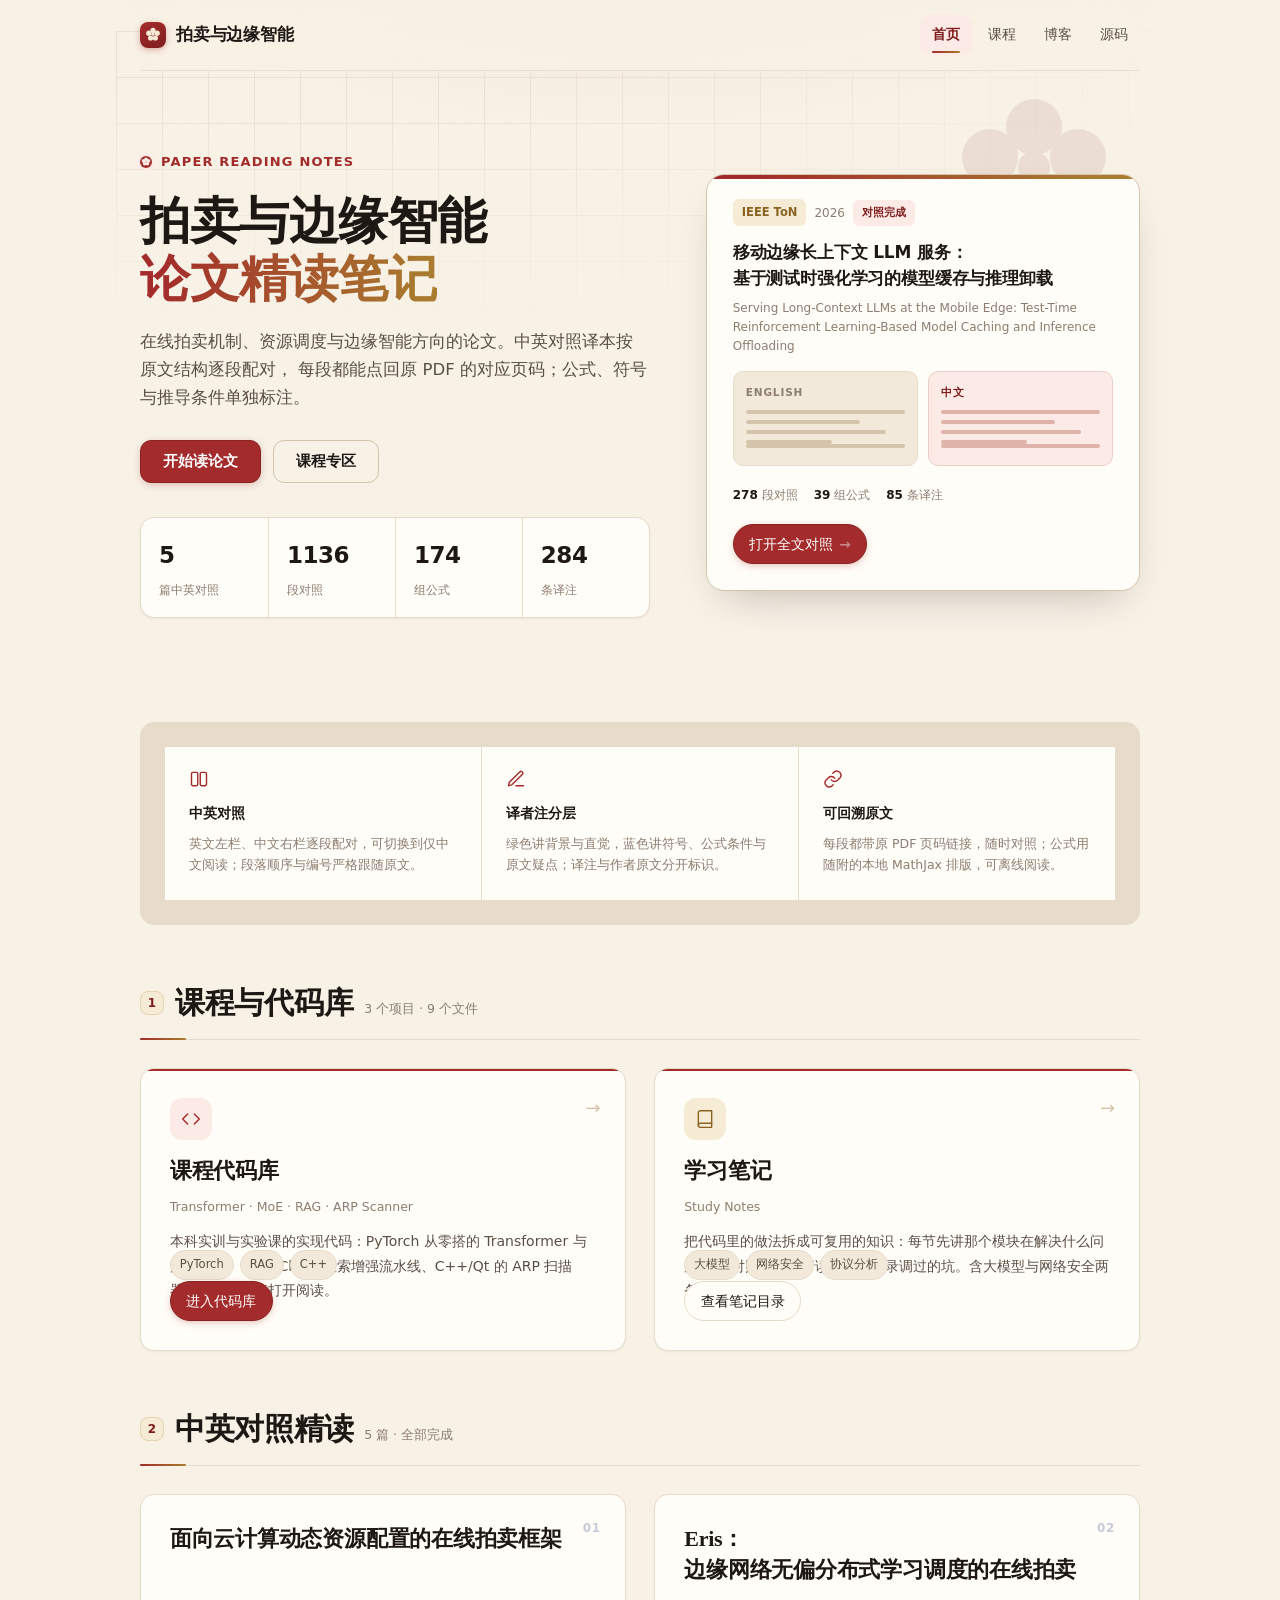
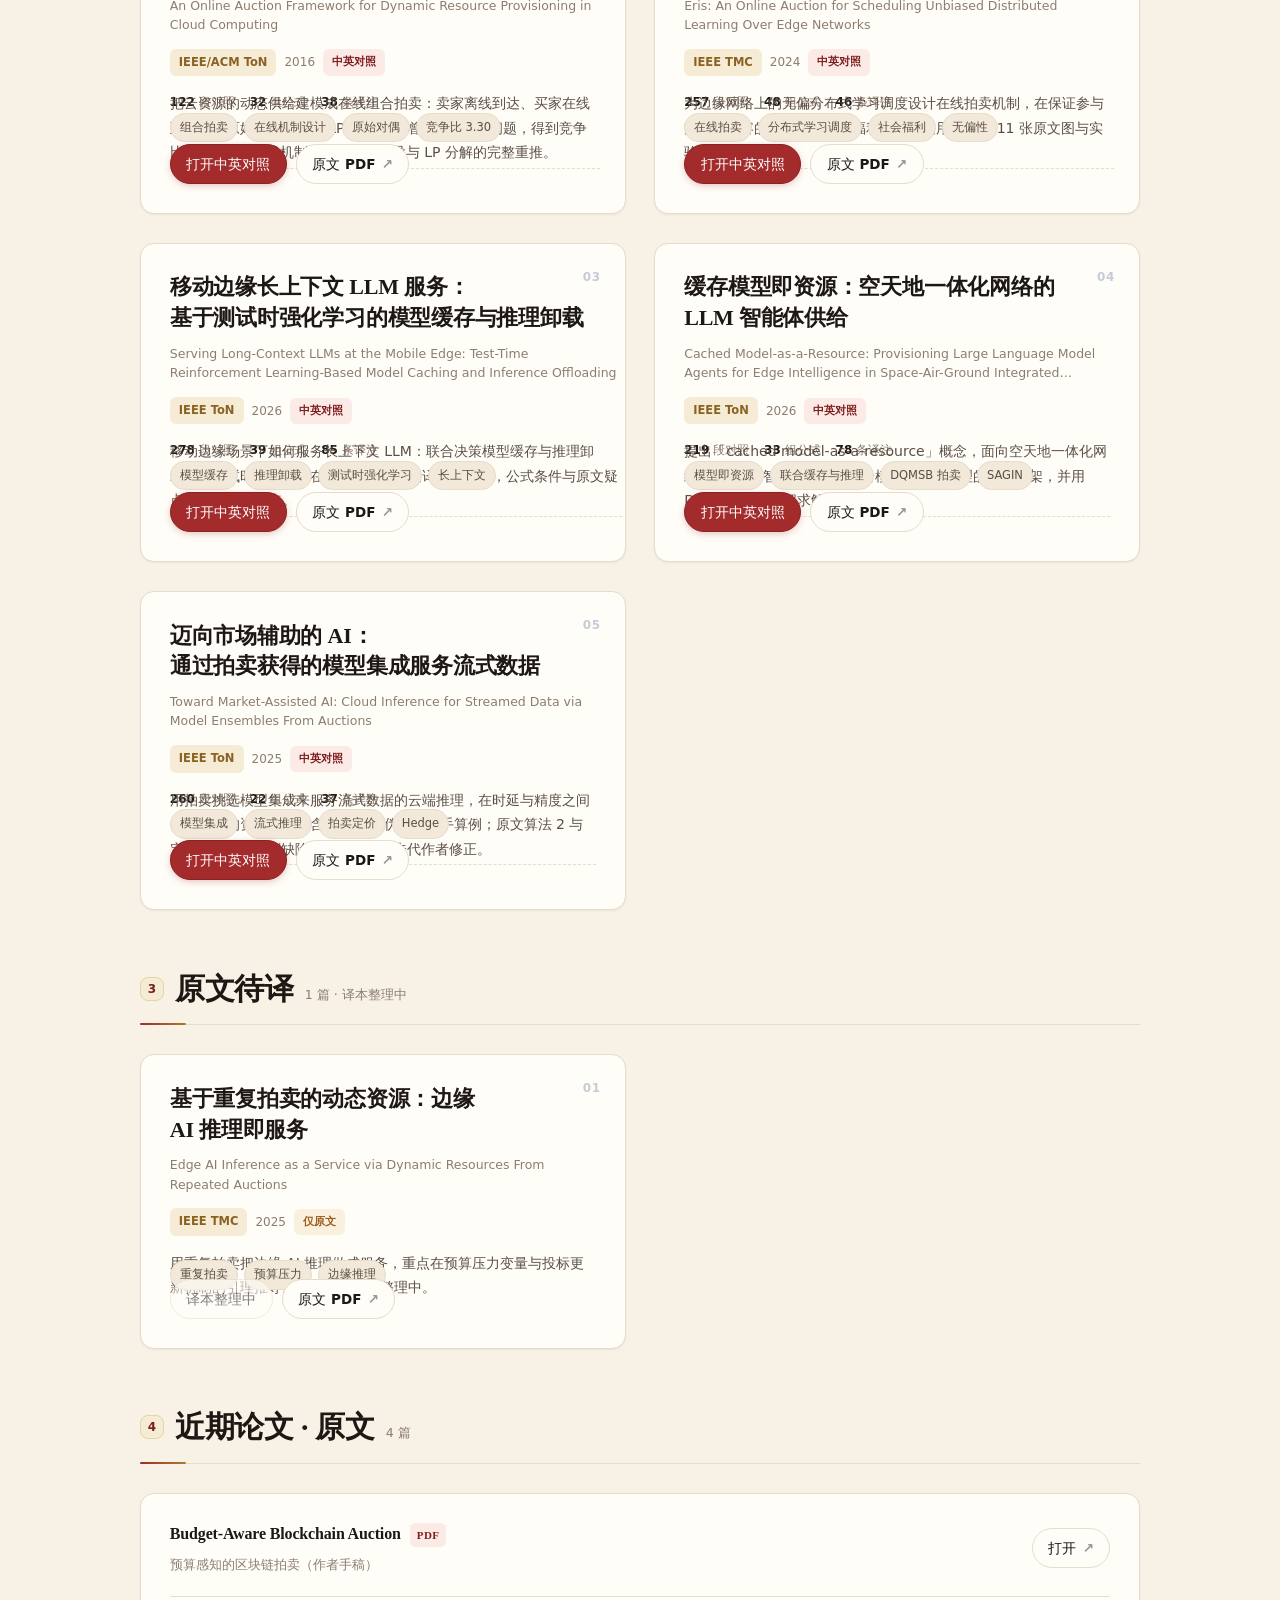
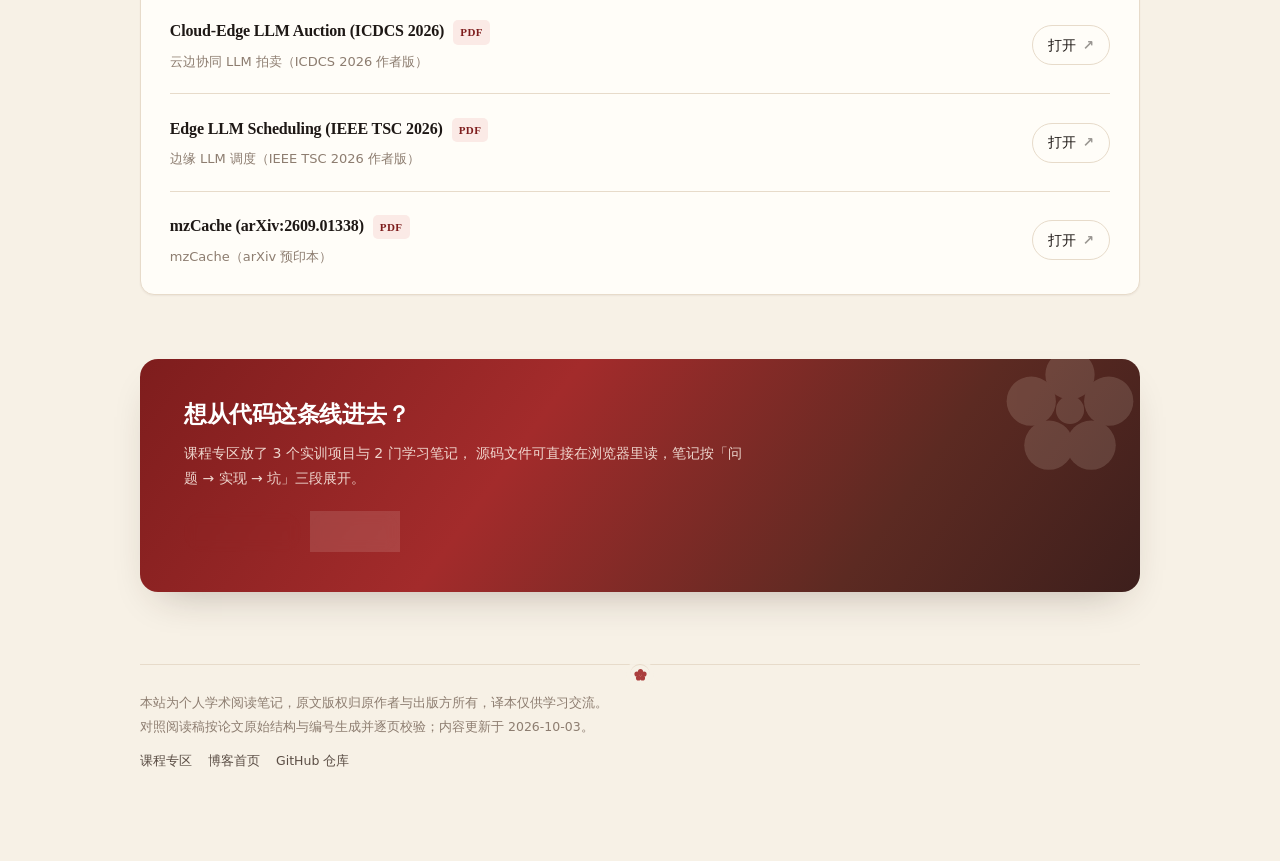
==== commit 9ddb7283: "博客页重做 + 排版系统化：字号令牌、subgrid 等高、内联关键 CSS 博客页从单行占位改为完整设计： - 双栏题头：衬线大标题 + 「卷宗」统计卡（文章数/标签数/最近更新） - 头条文章整块" ====
--- a/index.html
+++ b/index.html
@@ -1,4 +1,307 @@
-<!DOCTYPE html><html lang="zh-CN"> <head><meta charset="utf-8"><meta name="viewport" content="width=device-width, initial-scale=1"><title>拍卖与边缘智能 · 论文精读</title><meta name="description" content="在线拍卖、资源调度与边缘智能方向的论文精读：五篇中英对照全文译本 + 原文 PDF，逐段配对；另有课程笔记专区。"><link rel="canonical" href="https://sparrowren.github.io/"><!-- Open Graph：分享到社交平台时带标题与摘要 --><meta property="og:type" content="website"><meta property="og:title" content="拍卖与边缘智能 · 论文精读"><meta property="og:description" content="在线拍卖、资源调度与边缘智能方向的论文精读：五篇中英对照全文译本 + 原文 PDF，逐段配对；另有课程笔记专区。"><meta property="og:url" content="https://sparrowren.github.io/"><meta name="twitter:card" content="summary"><!-- 站点图标：符纸底 + 绛红五瓣梅 --><link rel="icon" href="data:image/svg+xml,<svg xmlns='http://www.w3.org/2000/svg' viewBox='0 0 100 100'><defs><linearGradient id='g' x1='0' y1='0' x2='1' y2='1'><stop offset='0' stop-color='%23a32b2b'/><stop offset='1' stop-color='%237e1d1d'/></linearGradient></defs><rect width='100' height='100' rx='22' fill='url(%23g)'/><g fill='%23f6ecd6'><circle cx='50' cy='28' r='11'/><circle cx='70' cy='41' r='11'/><circle cx='62' cy='63' r='11'/><circle cx='38' cy='63' r='11'/><circle cx='30' cy='41' r='11'/></g><circle cx='50' cy='46' r='7' fill='%23a97c2f'/></svg>"><link rel="stylesheet" href="/_astro/index.KiD_cvS0.css"></head> <body> <div class="wrap">  <nav class="nav"><a class="brand" href="/"><span class="mark" aria-hidden="true"></span><span>拍卖与边缘智能</span></a><div class="nav-links"><a href="/" aria-current="page">首页</a><a href="/courses/">课程</a><a href="/blog/">博客</a><a href="https://github.com/sparrowren/sparrowren.github.io" target="_blank" rel="noopener">源码</a></div></nav> <header class="hero2"> <div> <div class="eyebrow">Paper Reading Notes</div> <h1>拍卖与边缘智能<br><span class="grad">论文精读笔记</span></h1> <p class="sub">
+<!DOCTYPE html><html lang="zh-CN"> <head><meta charset="utf-8"><meta name="viewport" content="width=device-width, initial-scale=1"><title>拍卖与边缘智能 · 论文精读</title><meta name="description" content="在线拍卖、资源调度与边缘智能方向的论文精读：五篇中英对照全文译本 + 原文 PDF，逐段配对；另有课程笔记专区。"><link rel="canonical" href="https://sparrowren.github.io/"><!-- Open Graph：分享到社交平台时带标题与摘要 --><meta property="og:type" content="website"><meta property="og:title" content="拍卖与边缘智能 · 论文精读"><meta property="og:description" content="在线拍卖、资源调度与边缘智能方向的论文精读：五篇中英对照全文译本 + 原文 PDF，逐段配对；另有课程笔记专区。"><meta property="og:url" content="https://sparrowren.github.io/"><meta name="twitter:card" content="summary"><!-- 站点图标：符纸底 + 绛红五瓣梅 --><link rel="icon" href="data:image/svg+xml,<svg xmlns='http://www.w3.org/2000/svg' viewBox='0 0 100 100'><defs><linearGradient id='g' x1='0' y1='0' x2='1' y2='1'><stop offset='0' stop-color='%23a32b2b'/><stop offset='1' stop-color='%237e1d1d'/></linearGradient></defs><rect width='100' height='100' rx='22' fill='url(%23g)'/><g fill='%23f6ecd6'><circle cx='50' cy='28' r='11'/><circle cx='70' cy='41' r='11'/><circle cx='62' cy='63' r='11'/><circle cx='38' cy='63' r='11'/><circle cx='30' cy='41' r='11'/></g><circle cx='50' cy='46' r='7' fill='%23a97c2f'/></svg>"><!--
+      关键样式兜底：GitHub Pages 发布时 HTML 与 CSS 不是同一时刻上线，
+      两者版本不一致的那几十秒里，浏览器会拿到 HTML 却拿不到新 CSS，
+      页面就退化成「裸 HTML」（无字体、无留白、无按钮样式）。
+
+      这里内联一份最小的排版样式（约 1KB），保证在外部 CSS 到达前
+      页面就已经可读——不会出现完全无样式的裸文本。
+      真正的样式仍由 global.css 覆盖，此处只是防闪。
+    --><style>
+      :root {
+        --bg: #f7f1e6;
+        --surface: #fffdf8;
+        --surface-2: #f2e9da;
+        --ink: #1e1815;
+        --ink-2: #5b4e45;
+        --ink-3: #8d7d70;
+        --line: #e7dbca;
+        --accent: #a32b2b;
+        --accent-2: #7e1d1d;
+        --accent-soft: #fbeae6;
+        --gold-soft: #f6ecd6;
+        --gold-2: #8a6222;
+        --radius: 14px;
+      }
+      * {
+        box-sizing: border-box;
+      }
+      body {
+        margin: 0;
+        background: var(--bg);
+        color: var(--ink);
+        font-family: 'Source Han Sans SC', 'Noto Sans SC', 'PingFang SC',
+          'Microsoft YaHei', system-ui, sans-serif;
+        font-size: 16px;
+        line-height: 1.85;
+        -webkit-font-smoothing: antialiased;
+      }
+      .wrap {
+        max-width: 1080px;
+        margin: 0 auto;
+        padding: 0 24px 80px;
+      }
+      h1 {
+        font-family: 'Source Han Serif SC', 'Noto Serif SC', 'Songti SC',
+          Georgia, serif;
+        font-size: clamp(2rem, 1.3rem + 3vw, 3.25rem);
+        line-height: 1.16;
+        letter-spacing: -0.01em;
+        margin: 0 0 16px;
+        word-break: keep-all;
+      }
+      h2,
+      h3 {
+        line-height: 1.4;
+        word-break: keep-all;
+      }
+      a {
+        color: inherit;
+      }
+      .nav {
+        display: flex;
+        align-items: center;
+        justify-content: space-between;
+        gap: 16px;
+        padding: 15px 0;
+        border-bottom: 1px solid var(--line);
+        background: var(--bg);
+      }
+      .brand {
+        display: flex;
+        align-items: center;
+        gap: 10px;
+        font-weight: 640;
+        text-decoration: none;
+      }
+      .brand .mark {
+        width: 26px;
+        height: 26px;
+        border-radius: 8px;
+        flex: none;
+        background: linear-gradient(150deg, var(--accent), var(--accent-2));
+      }
+      .nav-links {
+        display: flex;
+        gap: 4px;
+      }
+      .nav-links a {
+        color: var(--ink-2);
+        text-decoration: none;
+        font-size: 14px;
+        padding: 7px 12px;
+        border-radius: 9px;
+      }
+      .nav-links a:hover {
+        color: var(--accent);
+        background: var(--accent-soft);
+      }
+      .hero,
+      .hero2 {
+        padding: 56px 0 36px;
+      }
+      .eyebrow {
+        display: inline-block;
+        font-size: 13px;
+        font-weight: 640;
+        letter-spacing: 0.09em;
+        color: var(--accent);
+        text-transform: uppercase;
+        margin-bottom: 16px;
+      }
+      .sub {
+        color: var(--ink-2);
+        font-size: 17px;
+        line-height: 1.7;
+        margin: 0 0 24px;
+        max-width: 32em;
+      }
+      .stats,
+      .cardstats,
+      .cmeta {
+        display: flex;
+        gap: 14px;
+        flex-wrap: wrap;
+        font-size: 13px;
+        color: var(--ink-3);
+      }
+      .sec {
+        margin: 56px 0 20px;
+        padding-bottom: 12px;
+        border-bottom: 1px solid var(--line);
+        display: flex;
+        align-items: baseline;
+        gap: 11px;
+      }
+      .sec h2 {
+        font-family: 'Source Han Serif SC', 'Noto Serif SC', 'Songti SC',
+          Georgia, serif;
+        font-size: 26px;
+        font-weight: 700;
+        margin: 0;
+      }
+      .sec .count {
+        font-size: 13px;
+        color: var(--ink-3);
+      }
+      .grid,
+      .course-grid,
+      .proj-list {
+        display: grid;
+        grid-template-columns: repeat(auto-fit, minmax(min(100%, 20rem), 1fr));
+        gap: 24px;
+      }
+      .card,
+      .course,
+      .proj,
+      .list,
+      .feats {
+        background: var(--surface);
+        border: 1px solid var(--line);
+        border-radius: var(--radius);
+        padding: 24px;
+      }
+      .card h3 {
+        font-family: 'Source Han Serif SC', 'Noto Serif SC', 'Songti SC',
+          Georgia, serif;
+        font-size: 20px;
+        line-height: 1.4;
+        margin: 0 0 8px;
+      }
+      .card .en,
+      .course .csub,
+      .proj .csub {
+        font-size: 13px;
+        color: var(--ink-3);
+        margin: 0 0 14px;
+      }
+      .card p.desc,
+      .cdesc {
+        font-size: 14px;
+        line-height: 1.75;
+        color: var(--ink-2);
+        margin: 0 0 16px;
+      }
+      .meta,
+      .tags,
+      .btns,
+      .filters {
+        display: flex;
+        gap: 8px;
+        flex-wrap: wrap;
+        align-items: center;
+      }
+      .btns {
+        margin-top: auto;
+      }
+      .venue,
+      .badge,
+      .tag,
+      .chip {
+        font-size: 11.5px;
+        font-weight: 640;
+        padding: 3px 9px;
+        border-radius: 6px;
+        background: var(--gold-soft);
+        color: var(--gold-2);
+      }
+      .tag {
+        background: var(--surface-2);
+        color: var(--ink-2);
+        font-weight: 500;
+      }
+      .btn {
+        display: inline-flex;
+        align-items: center;
+        gap: 6px;
+        min-height: 40px;
+        padding: 0.6em 1.15em;
+        border-radius: 999px;
+        font-family: inherit;
+        font-size: 13.5px;
+        font-weight: 550;
+        text-decoration: none;
+        background: var(--surface);
+        border: 1px solid var(--line);
+        color: var(--ink);
+      }
+      .btn.primary {
+        background: var(--accent);
+        border-color: var(--accent);
+        color: #fff;
+      }
+      .btn[aria-disabled='true'] {
+        opacity: 0.55;
+      }
+      .row,
+      .file-link {
+        display: flex;
+        align-items: center;
+        justify-content: space-between;
+        gap: 16px;
+        padding: 15px 0;
+        border-bottom: 1px solid var(--line);
+        text-decoration: none;
+      }
+      .row:last-child {
+        border-bottom: none;
+      }
+      .row .t {
+        font-weight: 550;
+      }
+      .row .s,
+      .file-desc {
+        font-size: 13px;
+        color: var(--ink-3);
+        margin-top: 3px;
+      }
+      .notice {
+        background: var(--gold-soft);
+        color: var(--gold-2);
+        border-radius: 12px;
+        padding: 14px 18px;
+        font-size: 13px;
+        line-height: 1.7;
+        margin-top: 20px;
+      }
+      .cta-band {
+        margin-top: 64px;
+        border-radius: 18px;
+        padding: 40px 44px;
+        background: linear-gradient(126deg, #7e1d1d, #a32b2b 46%, #5c2a22);
+        color: #fff;
+      }
+      .cta-band h2 {
+        font-family: 'Source Han Serif SC', 'Noto Serif SC', 'Songti SC',
+          Georgia, serif;
+        font-size: 23px;
+        margin: 0 0 10px;
+      }
+      .cta-band p {
+        margin: 0 0 20px;
+        font-size: 14px;
+        line-height: 1.75;
+        color: rgba(255, 245, 235, 0.85);
+      }
+      footer {
+        margin-top: 64px;
+        padding-top: 24px;
+        border-top: 1px solid var(--line);
+        font-size: 12.5px;
+        color: var(--ink-3);
+        line-height: 1.9;
+      }
+      .foot-links {
+        display: flex;
+        gap: 16px;
+        flex-wrap: wrap;
+        margin-top: 10px;
+      }
+      @media (max-width: 600px) {
+        .wrap {
+          padding: 0 16px 60px;
+        }
+      }
+    </style><link rel="stylesheet" href="/_astro/index.BG47Ji7m.css"></head> <body> <div class="wrap">  <nav class="nav"><a class="brand" href="/"><span class="mark" aria-hidden="true"></span><span>拍卖与边缘智能</span></a><div class="nav-links"><a href="/" aria-current="page">首页</a><a href="/courses/">课程</a><a href="/blog/">博客</a><a href="https://github.com/sparrowren/sparrowren.github.io" target="_blank" rel="noopener">源码</a></div></nav> <header class="hero2"> <div> <div class="eyebrow">Paper Reading Notes</div> <h1>拍卖与边缘智能<br><span class="grad">论文精读笔记</span></h1> <p class="sub">
 在线拍卖机制、资源调度与边缘智能方向的论文。中英对照译本按原文结构逐段配对，
         每段都能点回原 PDF 的对应页码；公式、符号与推导条件单独标注。
 </p> <div class="cta-row"> <a class="btn primary lg" href="#papers">开始读论文</a> <a class="btn ghost lg" href="/courses/">课程专区</a> </div> <div class="stats"> <span class="stat"><b>5</b>篇中英对照</span> <span class="stat"><b>1136</b>段对照</span> <span class="stat"><b>174</b>组公式</span> <span class="stat"><b>284</b>条译注</span> </div> </div> <aside class="spotlight"> <div class="meta"> <span class="venue">IEEE ToN</span> <span class="year">2026</span> <span class="badge on">对照完成</span> </div> <h3>移动边缘长上下文 LLM 服务：基于测试时强化学习的模型缓存与推理卸载</h3> <p class="en">Serving Long-Context LLMs at the Mobile Edge: Test-Time Reinforcement Learning-Based Model Caching and Inference Offloading</p> <div class="duo"> <div> <span>English</span> <i></i><i></i><i></i><i></i><i></i> </div> <div> <span>中文</span> <i></i><i></i><i></i><i></i><i></i> </div> </div> <div class="kv"> <span><b>278</b> 段对照</span> <span><b>39</b> 组公式</span> <span><b>85</b> 条译注</span> </div> <div class="btns"> <a class="btn primary" href="/papers/serving-longcontext/">
@@ -8,7 +311,7 @@
 </p> <div class="tags"> <span class="tag">PyTorch</span> <span class="tag">RAG</span> <span class="tag">C++</span> </div> <div class="btns"> <a class="btn primary" href="/courses/">进入代码库</a> </div> </article> <article class="card door warm"> <span class="go" aria-hidden="true">→</span> <div class="ico-lg"> <svg width="20" height="20" viewBox="0 0 24 24" fill="none" stroke="currentColor" stroke-width="1.7" stroke-linecap="round" stroke-linejoin="round" aria-hidden="true"><path d="M4 19.5A2.5 2.5 0 0 1 6.5 17H20"></path><path d="M6.5 2H20v20H6.5A2.5 2.5 0 0 1 4 19.5v-15A2.5 2.5 0 0 1 6.5 2Z"></path></svg> </div> <h3>学习笔记</h3> <p class="en">Study Notes</p> <p class="desc">
 把代码里的做法拆成可复用的知识：每节先讲那个模块在解决什么问题，
         再对照实现逐行读，最后记录调过的坑。含大模型与网络安全两条线。
-</p> <div class="tags"> <span class="tag">大模型</span> <span class="tag">网络安全</span> <span class="tag">协议分析</span> </div> <div class="btns"> <a class="btn" href="/courses/">查看笔记目录</a> </div> </article> </div> <div class="sec" id="papers"> <span class="num">2</span> <h2>中英对照精读</h2> <span class="count">5 篇 · 全部完成</span> </div> <div class="grid"> <article class="card" style="--card-accent:linear-gradient(90deg,#a32b2b,#c9483f)"><span class="idx">01</span><h3>面向云计算动态资源配置的在线拍卖框架</h3><p class="en">An Online Auction Framework for Dynamic Resource Provisioning in Cloud Computing</p><div class="meta"><span class="venue" title="IEEE/ACM Transactions on Networking, Vol. 24, No. 4, August 2016">IEEE/ACM ToN</span><span class="year">2016</span><span class="badge on">中英对照</span></div><div class="cardstats"><span><b>122</b> 段对照</span><span><b>32</b> 组公式</span><span><b>38</b> 条译注</span></div><p class="desc">把云资源的动态供给建模成在线组合拍卖：卖家离线到达、买家在线到达。用原始对偶方法把 LP 分解成可增量求解的子问题，得到竞争比约 3.30 的在线机制。含逐符号推导与 LP 分解的完整重推。</p><div class="tags"><span class="tag">组合拍卖</span><span class="tag">在线机制设计</span><span class="tag">原始对偶</span><span class="tag">竞争比 3.30</span></div><div class="btns"><a class="btn primary" href="/papers/ton2016-online-auction/">打开中英对照</a><a class="btn" href="/papers/ton2016-online-auction/source.pdf" target="_blank" rel="noopener">原文 PDF<span class="arrow">↗</span></a></div></article><article class="card" style="--card-accent:linear-gradient(90deg,#8a6222,#c39a45)"><span class="idx">02</span><h3>Eris：边缘网络无偏分布式学习调度的在线拍卖</h3><p class="en">Eris: An Online Auction for Scheduling Unbiased Distributed Learning Over Edge Networks</p><div class="meta"><span class="venue" title="IEEE Transactions on Mobile Computing, Vol. 23, No. 6, June 2024">IEEE TMC</span><span class="year">2024</span><span class="badge on">中英对照</span></div><div class="cardstats"><span><b>257</b> 段对照</span><span><b>48</b> 组公式</span><span><b>46</b> 条译注</span></div><p class="desc">为边缘网络上的无偏分布式学习调度设计在线拍卖机制，在保证参与方激励相容的同时优化社会福利与资源利用率。含 11 张原文图与实验复现。</p><div class="tags"><span class="tag">在线拍卖</span><span class="tag">分布式学习调度</span><span class="tag">社会福利</span><span class="tag">无偏性</span></div><div class="btns"><a class="btn primary" href="/papers/eris/">打开中英对照</a><a class="btn" href="/papers/eris/source.pdf" target="_blank" rel="noopener">原文 PDF<span class="arrow">↗</span></a></div></article><article class="card" style="--card-accent:linear-gradient(90deg,#7e1d1d,#a85a52)"><span class="idx">03</span><h3>移动边缘长上下文 LLM 服务：基于测试时强化学习的模型缓存与推理卸载</h3><p class="en">Serving Long-Context LLMs at the Mobile Edge: Test-Time Reinforcement Learning-Based Model Caching and Inference Offloading</p><div class="meta"><span class="venue" title="IEEE Transactions on Networking, Vol. 34, 2026">IEEE ToN</span><span class="year">2026</span><span class="badge on">中英对照</span></div><div class="cardstats"><span><b>278</b> 段对照</span><span><b>39</b> 组公式</span><span><b>85</b> 条译注</span></div><p class="desc">移动边缘场景下如何服务长上下文 LLM：联合决策模型缓存与推理卸载，用测试时强化学习在线适配。这篇的译者注最多，公式条件与原文疑点都单独标了出来。</p><div class="tags"><span class="tag">模型缓存</span><span class="tag">推理卸载</span><span class="tag">测试时强化学习</span><span class="tag">长上下文</span></div><div class="btns"><a class="btn primary" href="/papers/serving-longcontext/">打开中英对照</a><a class="btn" href="/papers/serving-longcontext/source.pdf" target="_blank" rel="noopener">原文 PDF<span class="arrow">↗</span></a></div></article><article class="card" style="--card-accent:linear-gradient(90deg,#9c5c1c,#d08a3c)"><span class="idx">04</span><h3>缓存模型即资源：空天地一体化网络的 LLM 智能体供给</h3><p class="en">Cached Model-as-a-Resource: Provisioning Large Language Model Agents for Edge Intelligence in Space-Air-Ground Integrated Networks</p><div class="meta"><span class="venue" title="IEEE Transactions on Networking, Vol. 34, 2026">IEEE ToN</span><span class="year">2026</span><span class="badge on">中英对照</span></div><div class="cardstats"><span><b>219</b> 段对照</span><span><b>33</b> 组公式</span><span><b>78</b> 条译注</span></div><p class="desc">提出「cached model-as-a-resource」概念，面向空天地一体化网络供给 LLM 智能体，建立联合模型缓存与推理的优化框架，并用 DQMSB 拍卖分解求解。</p><div class="tags"><span class="tag">模型即资源</span><span class="tag">联合缓存与推理</span><span class="tag">DQMSB 拍卖</span><span class="tag">SAGIN</span></div><div class="btns"><a class="btn primary" href="/papers/cached-model-as-a-resource/">打开中英对照</a><a class="btn" href="/papers/cached-model-as-a-resource/source.pdf" target="_blank" rel="noopener">原文 PDF<span class="arrow">↗</span></a></div></article><article class="card" style="--card-accent:linear-gradient(90deg,#6b3630,#a15b4c)"><span class="idx">05</span><h3>迈向市场辅助的 AI：通过拍卖获得的模型集成服务流式数据</h3><p class="en">Toward Market-Assisted AI: Cloud Inference for Streamed Data via Model Ensembles From Auctions</p><div class="meta"><span class="venue" title="IEEE Transactions on Networking, Vol. 33, No. 2, April 2025">IEEE ToN</span><span class="year">2025</span><span class="badge on">中英对照</span></div><div class="cardstats"><span><b>260</b> 段对照</span><span><b>22</b> 组公式</span><span><b>37</b> 条译注</span></div><p class="desc">用拍卖挑选模型集成来服务流式数据的云端推理，在时延与精度之间做市场化的资源配置。含 5 段算法伪代码的手算例；原文算法 2 与定理 3、4 的印刷缺陷已逐条登记，未代作者修正。</p><div class="tags"><span class="tag">模型集成</span><span class="tag">流式推理</span><span class="tag">拍卖定价</span><span class="tag">Hedge</span></div><div class="btns"><a class="btn primary" href="/papers/toward-market-assisted-ai-cloud-inference/">打开中英对照</a><a class="btn" href="/papers/toward-market-assisted-ai-cloud-inference/source.pdf" target="_blank" rel="noopener">原文 PDF<span class="arrow">↗</span></a></div></article> </div> <div class="sec"> <span class="num">3</span> <h2>原文待译</h2> <span class="count">1 篇 · 译本整理中</span> </div> <div class="grid"> <article class="card" style="--card-accent:linear-gradient(90deg,#a32b2b,#c9483f)"><span class="idx">01</span><h3>基于重复拍卖的动态资源：边缘 AI 推理即服务</h3><p class="en">Edge AI Inference as a Service via Dynamic Resources From Repeated Auctions</p><div class="meta"><span class="venue" title="IEEE Transactions on Mobile Computing, Vol. 24, No. 9, September 2025">IEEE TMC</span><span class="year">2025</span><span class="badge off">仅原文</span></div><p class="desc">用重复拍卖把边缘 AI 推理做成服务，重点在预算压力变量与投标更新机制的引理推导。中文译本还在整理中。</p><div class="tags"><span class="tag">重复拍卖</span><span class="tag">预算压力</span><span class="tag">边缘推理</span></div><div class="btns"><span class="btn" aria-disabled="true" title="中文译本整理中">译本整理中</span><a class="btn" href="/papers/edge-ai-inference-tmc2025/source.pdf" target="_blank" rel="noopener">原文 PDF<span class="arrow">↗</span></a></div></article> </div> <div class="sec"> <span class="num">4</span> <h2>近期论文 · 原文</h2> <span class="count">4 篇</span> </div> <div class="list"> <div class="row" key="Budget_Aware_Blockchain_Auction_Author_Manuscript.pdf"> <div> <div class="t"> Budget-Aware Blockchain Auction <em>PDF</em> </div> <div class="s">预算感知的区块链拍卖（作者手稿）</div> </div> <a class="btn go" href="/recent/Budget_Aware_Blockchain_Auction_Author_Manuscript.pdf" target="_blank" rel="noopener">
+</p> <div class="tags"> <span class="tag">大模型</span> <span class="tag">网络安全</span> <span class="tag">协议分析</span> </div> <div class="btns"> <a class="btn" href="/courses/">查看笔记目录</a> </div> </article> </div> <div class="sec" id="papers"> <span class="num">2</span> <h2>中英对照精读</h2> <span class="count">5 篇 · 全部完成</span> </div> <div class="grid"> <article class="card" style="--card-accent:linear-gradient(90deg,#a32b2b,#c9483f)"><span class="idx">01</span><h3>面向云计算动态资源配置的在线拍卖框架</h3><p class="en">An Online Auction Framework for Dynamic Resource Provisioning in Cloud Computing</p><div class="meta"><span class="venue" title="IEEE/ACM Transactions on Networking, Vol. 24, No. 4, August 2016">IEEE/ACM ToN</span><span class="year">2016</span><span class="badge on">中英对照</span></div><div class="cardstats"><span><b>122</b> 段对照</span><span><b>32</b> 组公式</span><span><b>38</b> 条译注</span></div><p class="desc">把云资源的动态供给建模成在线组合拍卖：卖家离线到达、买家在线到达。用原始对偶方法把 LP 分解成可增量求解的子问题，得到竞争比约 3.30 的在线机制。含逐符号推导与 LP 分解的完整重推。</p><div class="tags"><span class="tag">组合拍卖</span><span class="tag">在线机制设计</span><span class="tag">原始对偶</span><span class="tag">竞争比 3.30</span></div><div class="btns"><a class="btn primary" href="/papers/ton2016-online-auction/">打开中英对照</a><a class="btn" href="/papers/ton2016-online-auction/source.pdf" target="_blank" rel="noopener">原文 PDF<span class="arrow">↗</span></a></div></article><article class="card" style="--card-accent:linear-gradient(90deg,#8a6222,#c39a45)"><span class="idx">02</span><h3>Eris：边缘网络无偏分布式学习调度的在线拍卖</h3><p class="en">Eris: An Online Auction for Scheduling Unbiased Distributed Learning Over Edge Networks</p><div class="meta"><span class="venue" title="IEEE Transactions on Mobile Computing, Vol. 23, No. 6, June 2024">IEEE TMC</span><span class="year">2024</span><span class="badge on">中英对照</span></div><div class="cardstats"><span><b>257</b> 段对照</span><span><b>48</b> 组公式</span><span><b>46</b> 条译注</span></div><p class="desc">为边缘网络上的无偏分布式学习调度设计在线拍卖机制，在保证参与方激励相容的同时优化社会福利与资源利用率。含 11 张原文图与实验复现。</p><div class="tags"><span class="tag">在线拍卖</span><span class="tag">分布式学习调度</span><span class="tag">社会福利</span><span class="tag">无偏性</span></div><div class="btns"><a class="btn primary" href="/papers/eris/">打开中英对照</a><a class="btn" href="/papers/eris/source.pdf" target="_blank" rel="noopener">原文 PDF<span class="arrow">↗</span></a></div></article><article class="card" style="--card-accent:linear-gradient(90deg,#7e1d1d,#a85a52)"><span class="idx">03</span><h3>移动边缘长上下文 LLM 服务：基于测试时强化学习的模型缓存与推理卸载</h3><p class="en">Serving Long-Context LLMs at the Mobile Edge: Test-Time Reinforcement Learning-Based Model Caching and Inference Offloading</p><div class="meta"><span class="venue" title="IEEE Transactions on Networking, Vol. 34, 2026">IEEE ToN</span><span class="year">2026</span><span class="badge on">中英对照</span></div><div class="cardstats"><span><b>278</b> 段对照</span><span><b>39</b> 组公式</span><span><b>85</b> 条译注</span></div><p class="desc">移动边缘场景下如何服务长上下文 LLM：联合决策模型缓存与推理卸载，用测试时强化学习在线适配。这篇的译者注最多，公式条件与原文疑点都单独标了出来。</p><div class="tags"><span class="tag">模型缓存</span><span class="tag">推理卸载</span><span class="tag">测试时强化学习</span><span class="tag">长上下文</span></div><div class="btns"><a class="btn primary" href="/papers/serving-longcontext/">打开中英对照</a><a class="btn" href="/papers/serving-longcontext/source.pdf" target="_blank" rel="noopener">原文 PDF<span class="arrow">↗</span></a></div></article><article class="card" style="--card-accent:linear-gradient(90deg,#9c5c1c,#d08a3c)"><span class="idx">04</span><h3>缓存模型即资源：空天地一体化网络的 LLM 智能体供给</h3><p class="en">Cached Model-as-a-Resource: Provisioning Large Language Model Agents for Edge Intelligence in Space-Air-Ground Integrated Networks</p><div class="meta"><span class="venue" title="IEEE Transactions on Networking, Vol. 34, 2026">IEEE ToN</span><span class="year">2026</span><span class="badge on">中英对照</span></div><div class="cardstats"><span><b>219</b> 段对照</span><span><b>33</b> 组公式</span><span><b>78</b> 条译注</span></div><p class="desc">提出「cached model-as-a-resource」概念，面向空天地一体化网络供给 LLM 智能体，建立联合模型缓存与推理的优化框架，并用 DQMSB 拍卖分解求解。</p><div class="tags"><span class="tag">模型即资源</span><span class="tag">联合缓存与推理</span><span class="tag">DQMSB 拍卖</span><span class="tag">SAGIN</span></div><div class="btns"><a class="btn primary" href="/papers/cached-model-as-a-resource/">打开中英对照</a><a class="btn" href="/papers/cached-model-as-a-resource/source.pdf" target="_blank" rel="noopener">原文 PDF<span class="arrow">↗</span></a></div></article><article class="card" style="--card-accent:linear-gradient(90deg,#6b3630,#a15b4c)"><span class="idx">05</span><h3>迈向市场辅助的 AI：通过拍卖获得的模型集成服务流式数据</h3><p class="en">Toward Market-Assisted AI: Cloud Inference for Streamed Data via Model Ensembles From Auctions</p><div class="meta"><span class="venue" title="IEEE Transactions on Networking, Vol. 33, No. 2, April 2025">IEEE ToN</span><span class="year">2025</span><span class="badge on">中英对照</span></div><div class="cardstats"><span><b>260</b> 段对照</span><span><b>22</b> 组公式</span><span><b>37</b> 条译注</span></div><p class="desc">用拍卖挑选模型集成来服务流式数据的云端推理，在时延与精度之间做市场化的资源配置。含 5 段算法伪代码的手算例；原文算法 2 与定理 3、4 的印刷缺陷已逐条登记，未代作者修正。</p><div class="tags"><span class="tag">模型集成</span><span class="tag">流式推理</span><span class="tag">拍卖定价</span><span class="tag">Hedge</span></div><div class="btns"><a class="btn primary" href="/papers/toward-market-assisted-ai-cloud-inference/">打开中英对照</a><a class="btn" href="/papers/toward-market-assisted-ai-cloud-inference/source.pdf" target="_blank" rel="noopener">原文 PDF<span class="arrow">↗</span></a></div></article> </div> <div class="sec"> <span class="num">3</span> <h2>原文待译</h2> <span class="count">1 篇 · 译本整理中</span> </div> <div class="grid narrow"> <article class="card" style="--card-accent:linear-gradient(90deg,#a32b2b,#c9483f)"><span class="idx">01</span><h3>基于重复拍卖的动态资源：边缘 AI 推理即服务</h3><p class="en">Edge AI Inference as a Service via Dynamic Resources From Repeated Auctions</p><div class="meta"><span class="venue" title="IEEE Transactions on Mobile Computing, Vol. 24, No. 9, September 2025">IEEE TMC</span><span class="year">2025</span><span class="badge off">仅原文</span></div><p class="desc">用重复拍卖把边缘 AI 推理做成服务，重点在预算压力变量与投标更新机制的引理推导。中文译本还在整理中。</p><div class="tags"><span class="tag">重复拍卖</span><span class="tag">预算压力</span><span class="tag">边缘推理</span></div><div class="btns"><span class="btn" aria-disabled="true" title="中文译本整理中">译本整理中</span><a class="btn" href="/papers/edge-ai-inference-tmc2025/source.pdf" target="_blank" rel="noopener">原文 PDF<span class="arrow">↗</span></a></div></article> </div> <div class="sec"> <span class="num">4</span> <h2>近期论文 · 原文</h2> <span class="count">4 篇</span> </div> <div class="list"> <div class="row" key="Budget_Aware_Blockchain_Auction_Author_Manuscript.pdf"> <div> <div class="t"> Budget-Aware Blockchain Auction <em>PDF</em> </div> <div class="s">预算感知的区块链拍卖（作者手稿）</div> </div> <a class="btn go" href="/recent/Budget_Aware_Blockchain_Auction_Author_Manuscript.pdf" target="_blank" rel="noopener">
 打开<span class="arrow">↗</span> </a> </div><div class="row" key="ICDCS2026_CloudEdge_LLM_Auction_Author_Version.pdf"> <div> <div class="t"> Cloud-Edge LLM Auction (ICDCS 2026) <em>PDF</em> </div> <div class="s">云边协同 LLM 拍卖（ICDCS 2026 作者版）</div> </div> <a class="btn go" href="/recent/ICDCS2026_CloudEdge_LLM_Auction_Author_Version.pdf" target="_blank" rel="noopener">
 打开<span class="arrow">↗</span> </a> </div><div class="row" key="IEEE_TSC2026_EdgeLLM_Scheduling_Author_Version.pdf"> <div> <div class="t"> Edge LLM Scheduling (IEEE TSC 2026) <em>PDF</em> </div> <div class="s">边缘 LLM 调度（IEEE TSC 2026 作者版）</div> </div> <a class="btn go" href="/recent/IEEE_TSC2026_EdgeLLM_Scheduling_Author_Version.pdf" target="_blank" rel="noopener">
 打开<span class="arrow">↗</span> </a> </div><div class="row" key="mzCache_arXiv_2609.01338.pdf"> <div> <div class="t"> mzCache (arXiv:2609.01338) <em>PDF</em> </div> <div class="s">mzCache（arXiv 预印本）</div> </div> <a class="btn go" href="/recent/mzCache_arXiv_2609.01338.pdf" target="_blank" rel="noopener">
--- a/_astro/index.BG47Ji7m.css
+++ b/_astro/index.BG47Ji7m.css
@@ -0,0 +1 @@
+:root{--bg: #f7f1e6;--bg-tint: rgba(163, 43, 43, .09);--surface: #fffdf8;--surface-2: #f2e9da;--ink: #1e1815;--ink-2: #5b4e45;--ink-3: #8d7d70;--line: #e7dbca;--line-2: #d4c4ac;--accent: #a32b2b;--accent-2: #7e1d1d;--accent-soft: #fbeae6;--gold: #a97c2f;--gold-2: #8a6222;--gold-soft: #f6ecd6;--ok: #3d7a4f;--ok-soft: #e9f2e9;--warn: #9c5c1c;--warn-soft: #faf0de;--sh-sm: 0 1px 2px rgba(60, 40, 30, .06);--sh-md: 0 4px 16px -6px rgba(60, 40, 30, .16);--sh-lg: 0 18px 40px -20px rgba(50, 30, 22, .32);--radius: 14px;--radius-sm: 9px;--maxw: 1080px;--font-display: "Source Han Serif SC", "Noto Serif SC", "Songti SC", "SimSun", Georgia, "Times New Roman", serif;--font-body: "Source Han Sans SC", "Noto Sans SC", "PingFang SC", "HarmonyOS Sans SC", "Microsoft YaHei", system-ui, -apple-system, "Segoe UI", sans-serif;--font-mono: "JetBrains Mono", ui-monospace, SFMono-Regular, Menlo, Consolas, "Liberation Mono", monospace;--fs-body: clamp(1rem, .97rem + .15vw, 1.0625rem);--fs-lead: clamp(1.0625rem, 1rem + .4vw, 1.25rem);--fs-h3: clamp(1.125rem, 1.03rem + .45vw, 1.375rem);--fs-h2: clamp(1.375rem, 1.15rem + 1.1vw, 1.875rem);--fs-h1: clamp(2rem, 1.3rem + 3vw, 3.25rem);--fs-display: clamp(2.25rem, 1.4rem + 3.8vw, 4rem);--lh-tight: 1.16;--lh-snug: 1.4;--lh-body: 1.85;--tracking-wide: .09em;--sp-3xs: clamp(.25rem, .23rem + .1vw, .3125rem);--sp-2xs: clamp(.5rem, .46rem + .2vw, .625rem);--sp-xs: clamp(.75rem, .7rem + .25vw, .9375rem);--sp-s: clamp(1rem, .93rem + .35vw, 1.25rem);--sp-m: clamp(1.5rem, 1.4rem + .5vw, 1.875rem);--sp-l: clamp(2rem, 1.86rem + .7vw, 2.5rem);--sp-xl: clamp(3rem, 2.8rem + 1vw, 3.75rem);--gutter: clamp(1.125rem, 4vw, 2.5rem);--measure: 36em}*{box-sizing:border-box}html{scroll-behavior:smooth;scroll-padding-top:84px;-webkit-text-size-adjust:100%}body{margin:0;color:var(--ink);background:var(--bg);background-image:radial-gradient(900px 400px at 50% -160px,var(--bg-tint),rgba(163,43,43,0) 72%);background-repeat:no-repeat;font-family:var(--font-body);font-size:var(--fs-body);line-height:var(--lh-body);-webkit-font-smoothing:antialiased;text-rendering:optimizeLegibility;font-variant-numeric:oldstyle-nums proportional-nums}a{color:inherit;text-underline-offset:.2em;text-decoration-thickness:1px}:where(a,button,input,[tabindex]):focus-visible{outline:2px solid color-mix(in oklab,var(--accent) 62%,transparent);outline-offset:2px;border-radius:6px}::selection{background:color-mix(in oklab,var(--accent) 22%,transparent);color:var(--ink)}.wrap{max-width:var(--maxw);margin:0 auto;padding:0 var(--gutter) 88px}.sr-only{position:absolute;width:1px;height:1px;padding:0;margin:-1px;overflow:hidden;clip:rect(0 0 0 0);white-space:nowrap;border:0}.nav{position:sticky;top:0;z-index:30;display:flex;align-items:center;justify-content:space-between;gap:16px;padding:15px 0;background:color-mix(in oklab,var(--bg) 86%,transparent);backdrop-filter:blur(14px) saturate(1.8);-webkit-backdrop-filter:blur(14px) saturate(1.8);border-bottom:1px solid color-mix(in oklab,var(--line) 80%,transparent)}@supports not (backdrop-filter: blur(1px)){.nav{background:var(--bg)}}.brand{display:flex;align-items:center;gap:10px;font-weight:640;letter-spacing:-.01em;text-decoration:none;white-space:nowrap}.brand .mark{width:26px;height:26px;border-radius:8px;position:relative;flex:none;box-shadow:0 2px 7px -1px #a32b2b73;background-image:url("data:image/svg+xml,%3Csvg xmlns='http://www.w3.org/2000/svg' viewBox='0 0 100 100'%3E%3Cg fill='%23f6ecd6'%3E%3Ccircle cx='50' cy='27' r='13'/%3E%3Ccircle cx='71' cy='41' r='13'/%3E%3Ccircle cx='62' cy='65' r='13'/%3E%3Ccircle cx='38' cy='65' r='13'/%3E%3Ccircle cx='29' cy='41' r='13'/%3E%3C/g%3E%3Ccircle cx='50' cy='46' r='8' fill='%23f6ecd6'/%3E%3C/svg%3E"),linear-gradient(150deg,var(--accent) 8%,var(--accent-2) 100%);background-repeat:no-repeat;background-size:78% 78%,auto;background-position:center,0 0}.nav-links{display:flex;align-items:center;gap:4px}.nav-links a{position:relative;color:var(--ink-2);text-decoration:none;font-size:14px;padding:7px 12px;border-radius:var(--radius-sm);transition:color .15s,background .15s}.nav-links a:hover{color:var(--accent);background:var(--accent-soft)}.nav-links a[aria-current=page]{color:var(--accent-2);font-weight:640;background:var(--accent-soft)}.nav-links a:after{content:"";position:absolute;left:12px;right:12px;bottom:2px;height:2px;border-radius:2px;background:linear-gradient(90deg,var(--accent),var(--gold));transform:scaleX(0);transform-origin:center;transition:transform .18s ease}.nav-links a:hover:after,.nav-links a[aria-current=page]:after{transform:scaleX(1)}.hero{padding:64px 0 44px}.eyebrow{display:inline-flex;align-items:center;gap:9px;font-size:.8125rem;font-weight:640;letter-spacing:var(--tracking-wide);color:var(--accent);text-transform:uppercase;margin-bottom:var(--sp-s)}.eyebrow:before{content:"";width:12px;height:12px;flex:none;border-radius:50%;background:var(--accent);background-image:url("data:image/svg+xml,%3Csvg xmlns='http://www.w3.org/2000/svg' viewBox='0 0 100 100'%3E%3Cg fill='%23fbeae6'%3E%3Ccircle cx='50' cy='27' r='15'/%3E%3Ccircle cx='71' cy='41' r='15'/%3E%3Ccircle cx='62' cy='65' r='15'/%3E%3Ccircle cx='38' cy='65' r='15'/%3E%3Ccircle cx='29' cy='41' r='15'/%3E%3C/g%3E%3Ccircle cx='50' cy='46' r='9' fill='%23fbeae6'/%3E%3C/svg%3E");background-repeat:no-repeat;background-size:100% 100%;box-shadow:0 0 0 3px var(--accent-soft)}h1{font-family:var(--font-display);font-size:var(--fs-h1);line-height:var(--lh-tight);margin:0 0 var(--sp-s);letter-spacing:-.01em;font-weight:700;text-wrap:balance;word-break:keep-all}.sub{color:var(--ink-2);font-size:var(--fs-lead);line-height:1.7;margin:0;max-width:32em;text-wrap:pretty}.stats{display:flex;gap:10px;flex-wrap:wrap;margin-top:32px}.stat{display:flex;align-items:baseline;gap:8px;background:var(--surface);border:1px solid var(--line);border-radius:12px;padding:12px 18px;font-size:12.5px;color:var(--ink-3);box-shadow:var(--sh-sm)}.stat b{font-size:20px;font-weight:660;color:var(--ink);letter-spacing:-.02em;font-variant-numeric:tabular-nums}.sec{display:flex;align-items:baseline;gap:11px;margin:var(--sp-xl) 0 var(--sp-m);padding-bottom:var(--sp-xs);border-bottom:1px solid var(--line);position:relative}.sec:after{content:"";position:absolute;left:0;bottom:-1px;width:46px;height:2px;border-radius:2px;background:linear-gradient(90deg,var(--accent),var(--gold))}.sec h2{font-family:var(--font-display);font-size:var(--fs-h2);font-weight:700;line-height:var(--lh-snug);margin:0;letter-spacing:-.01em;word-break:keep-all}.sec .count{font-size:12.5px;color:var(--ink-3)}.grid.narrow{grid-template-columns:minmax(0,1fr);max-width:calc(50% - var(--sp-m) / 2)}@media(max-width:860px){.grid.narrow{max-width:none}}.grid{display:grid;grid-template-columns:repeat(auto-fit,minmax(min(100%,20rem),1fr));gap:var(--sp-m);grid-auto-rows:auto}.card{position:relative;display:grid;grid-row:span 4;grid-template-rows:subgrid;gap:0;background:var(--surface);border:1px solid var(--line);border-radius:var(--radius);padding:var(--sp-m);box-shadow:var(--sh-sm);transition:border-color .2s,box-shadow .2s,transform .2s}@supports not (grid-template-rows: subgrid){.grid{grid-template-columns:repeat(2,minmax(0,1fr))}.card .btns{margin-top:auto}}.card:hover{border-color:var(--line-2);transform:translateY(-3px);box-shadow:var(--sh-lg)}.card:before{content:"";position:absolute;inset:-1px -1px auto;height:3px;border-radius:var(--radius) var(--radius) 0 0;background:var(--card-accent, var(--accent));opacity:0;transition:opacity .2s}.card:hover:before{opacity:1}.card .idx{position:absolute;top:22px;right:24px;font-size:12px;font-weight:600;color:#c6ccd7;letter-spacing:.05em;font-variant-numeric:tabular-nums}.card h3{margin:0 0 var(--sp-2xs);padding-right:38px;font-family:var(--font-display);font-size:var(--fs-h3);line-height:var(--lh-snug);font-weight:700;letter-spacing:-.01em;word-break:keep-all;text-wrap:pretty;min-height:0}.card .en{margin:0 0 var(--sp-xs);font-size:.78125rem;line-height:1.55;color:var(--ink-3);min-height:0;display:-webkit-box;-webkit-line-clamp:2;-webkit-box-orient:vertical;overflow:hidden}.card .meta{display:flex;gap:8px;flex-wrap:wrap;align-items:center;margin-bottom:15px}.badge{font-size:11px;font-weight:640;padding:3px 9px;border-radius:6px}.badge.on{background:var(--accent-soft);color:var(--accent-2)}.badge.off{background:var(--warn-soft);color:var(--warn)}.badge.soon{background:var(--gold-soft);color:var(--gold-2)}.venue{font-size:11.5px;font-weight:640;padding:3px 9px;border-radius:6px;background:var(--gold-soft);color:var(--gold-2)}.year{font-size:12px;color:var(--ink-3);font-variant-numeric:tabular-nums}.card p.desc{margin:0 0 var(--sp-s);font-size:.875rem;line-height:1.75;color:var(--ink-2);min-height:0;display:-webkit-box;-webkit-line-clamp:4;-webkit-box-orient:vertical;overflow:hidden}.cardstats{display:flex;gap:15px;flex-wrap:wrap;margin-bottom:15px;padding-bottom:14px;border-bottom:1px dashed var(--line)}.cardstats span{font-size:12px;color:var(--ink-3)}.cardstats b{color:var(--ink);font-weight:620;font-variant-numeric:tabular-nums}.tags{display:flex;gap:6px;flex-wrap:wrap;margin:0 0 20px}.tag{font-size:11.5px;padding:3px 9px;border-radius:99px;background:var(--surface-2);color:var(--ink-2);border:1px solid var(--line)}.btns{display:flex;gap:9px;flex-wrap:wrap;margin-top:auto}.btn{display:inline-flex;align-items:center;gap:6px;font-family:inherit;font-size:.84375rem;font-weight:550;line-height:1.2;min-height:40px;padding:.6em 1.15em;border-radius:999px;text-decoration:none;white-space:nowrap;border:1px solid var(--line);color:var(--ink);background:var(--surface);transition:background .15s,border-color .15s,color .15s,transform .15s}.btn:hover{background:var(--surface-2);border-color:var(--line-2)}.btn:active{transform:translateY(1px)}.btn.primary{background:var(--accent);border-color:color-mix(in oklab,var(--accent),#000 12%);color:#fff;box-shadow:0 2px 8px -2px #a32b2b66}.btn.primary:hover{background:color-mix(in oklab,var(--accent),#000 8%);border-color:color-mix(in oklab,var(--accent),#000 8%);color:#fff}.btn .arrow{opacity:.45}.btn[aria-disabled=true]{opacity:.55;cursor:not-allowed}.feats{display:grid;grid-template-columns:repeat(3,minmax(0,1fr));gap:1px;background:var(--line);border:1px solid var(--line);border-radius:var(--radius);overflow:hidden;margin-top:48px}.feat{background:var(--surface);padding:22px 24px 24px}.feat .ico{color:var(--accent);margin-bottom:12px;display:block}.feat b{display:block;font-size:14px;font-weight:620;margin-bottom:6px}.feat p{margin:0;font-size:12.5px;line-height:1.7;color:var(--ink-3)}.course-grid{display:grid;grid-template-columns:repeat(auto-fit,minmax(min(100%,19rem),1fr));gap:var(--sp-m)}.course{position:relative;display:grid;grid-row:span 7;grid-template-rows:subgrid;gap:0;background:var(--surface);border:1px solid var(--line);border-radius:var(--radius);padding:var(--sp-m);box-shadow:var(--sh-sm);transition:border-color .2s,box-shadow .2s,transform .2s}.course:hover{border-color:var(--line-2);transform:translateY(-3px);box-shadow:var(--sh-lg)}.course:after{content:"";position:absolute;left:0;top:22px;bottom:22px;width:3px;border-radius:0 3px 3px 0;background:linear-gradient(180deg,var(--gold),#8a6222)}.course .cno{font-size:11.5px;font-weight:660;letter-spacing:.08em;color:var(--gold-2);text-transform:uppercase;margin-bottom:10px}.course h3{margin:0 0 var(--sp-2xs);font-family:var(--font-display);font-size:var(--fs-h3);font-weight:700;letter-spacing:-.01em;line-height:var(--lh-snug);word-break:keep-all}.course .csub{margin:0 0 14px;font-size:13px;color:var(--ink-3)}.course p.cdesc{margin:0 0 16px;font-size:13.5px;line-height:1.75;color:var(--ink-2);flex:1}.course .cmeta{display:flex;gap:14px;flex-wrap:wrap;font-size:12px;color:var(--ink-3);margin-bottom:16px;padding-top:14px;border-top:1px dashed var(--line)}.course .cmeta b{color:var(--ink);font-weight:620;font-variant-numeric:tabular-nums}.course-bar{display:flex;align-items:center;justify-content:space-between;gap:14px;flex-wrap:wrap;margin-bottom:18px}.filters{display:flex;gap:6px;flex-wrap:wrap;padding:4px;background:var(--surface-2);border:1px solid var(--line);border-radius:11px}.chip{display:inline-flex;align-items:center;gap:6px;font:inherit;font-size:13px;font-weight:550;color:var(--ink-2);background:transparent;border:1px solid transparent;border-radius:8px;padding:6px 12px;cursor:pointer;transition:background .15s,color .15s,box-shadow .15s}.chip:hover{color:var(--ink);background:var(--surface)}.chip[aria-pressed=true]{color:var(--accent-2);background:var(--surface);box-shadow:var(--sh-sm)}.chip-n{font-size:11px;font-variant-numeric:tabular-nums;color:var(--ink-3);background:var(--surface);border:1px solid var(--line);border-radius:99px;padding:0 6px;min-width:20px;text-align:center}.chip[aria-pressed=true] .chip-n{color:var(--accent-2);border-color:#c9dbfb}.empty{background:var(--surface);border:1px dashed var(--line-2);border-radius:var(--radius);padding:34px 24px;text-align:center;color:var(--ink-3);font-size:14px;margin:0}.course-top{display:flex;align-items:center;justify-content:space-between;gap:10px;margin-bottom:10px}.proj-list{display:flex;flex-direction:column;gap:18px}.proj{display:flex;background:var(--surface);border:1px solid var(--line);border-radius:var(--radius);box-shadow:var(--sh-sm);overflow:hidden;transition:border-color .2s,box-shadow .2s}.proj:hover{border-color:var(--line-2);box-shadow:var(--sh-md)}.proj-bar{width:4px;flex:none}.proj-body{flex:1;min-width:0;padding:24px 26px 22px}.proj-head{display:flex;align-items:flex-start;justify-content:space-between;gap:16px;margin-bottom:12px}.proj-head h3{margin:4px 0 5px;font-family:var(--font-display);font-size:var(--fs-h3);font-weight:700;letter-spacing:-.01em;line-height:var(--lh-snug);word-break:keep-all}.proj-head .cno{font-size:11.5px;font-weight:600;letter-spacing:.06em;color:var(--ink-3);text-transform:uppercase}.file-count{flex:none;font-size:12px;color:var(--ink-3);background:var(--surface-2);border:1px solid var(--line);border-radius:99px;padding:4px 11px;font-variant-numeric:tabular-nums}.file-list{list-style:none;margin:16px 0 0;padding:0;border-top:1px solid var(--line)}.file-list li{border-bottom:1px solid var(--line)}.file-list li:last-child{border-bottom:none}.file-link{display:flex;align-items:center;gap:12px;padding:12px 2px;text-decoration:none;transition:background .15s}.file-link:hover{background:var(--surface-2)}.file-link:hover .file-main b{color:var(--accent)}.lang{flex:none;width:52px;font-size:10.5px;font-weight:650;text-align:center;border-radius:5px;padding:3px 0;letter-spacing:.02em}.lang-python{background:#fff4e0;color:#9a5b12}.lang-cpp{background:#f6e6dc;color:#8a4a2a}.lang-c{background:#f1ece4;color:#5b4e45}.file-main{flex:1;min-width:0;display:flex;flex-direction:column;gap:2px}.file-main b{font-size:14px;font-weight:570;color:var(--ink);transition:color .15s}.file-desc{font-size:12.5px;color:var(--ink-3);line-height:1.6}.file-link .arrow{flex:none;color:var(--ink-3);font-size:13px;opacity:0;transition:opacity .15s,transform .15s}.file-link:hover .arrow{opacity:1;transform:translate(1px,-1px)}.list{background:var(--surface);border:1px solid var(--line);border-radius:var(--radius);padding:6px var(--sp-m);box-shadow:var(--sh-sm)}.row{display:flex;align-items:center;justify-content:space-between;gap:var(--sp-m);padding:var(--sp-s) 0;border-bottom:1px solid var(--line);transition:background .15s}.row:last-child{border-bottom:none}.row .t{font-family:var(--font-display);font-size:1rem;font-weight:700;letter-spacing:-.01em}.row .s{font-size:.8125rem;color:var(--ink-3);margin-top:4px}.row .go{flex:none}.notice{display:flex;gap:12px;align-items:flex-start;background:var(--gold-soft);border:1px solid #e3d3ae;border-radius:12px;padding:14px 18px;font-size:13px;line-height:1.7;color:var(--gold-2);margin-top:20px}.notice svg{flex:none;margin-top:2px}footer{position:relative;margin-top:72px;padding-top:26px;border-top:1px solid var(--line);font-size:12.5px;color:var(--ink-3);line-height:1.9}footer:before{content:"";position:absolute;top:-1px;left:50%;transform:translate(-50%);width:20px;height:20px;border-radius:50%;background:var(--bg);border-top:1px solid var(--line);background-image:url("data:image/svg+xml,%3Csvg xmlns='http://www.w3.org/2000/svg' viewBox='0 0 100 100'%3E%3Cg fill='%23a32b2b'%3E%3Ccircle cx='50' cy='27' r='15'/%3E%3Ccircle cx='71' cy='41' r='15'/%3E%3Ccircle cx='62' cy='65' r='15'/%3E%3Ccircle cx='38' cy='65' r='15'/%3E%3Ccircle cx='29' cy='41' r='15'/%3E%3C/g%3E%3Ccircle cx='50' cy='46' r='9' fill='%23a32b2b'/%3E%3C/svg%3E");background-repeat:no-repeat;background-size:84% 84%;background-position:center;box-shadow:0 0 0 4px var(--bg);opacity:.9}.foot-links{display:flex;gap:16px;flex-wrap:wrap;margin-top:10px}.foot-links a{color:var(--ink-2);text-decoration:none}.foot-links a:hover{color:var(--accent)}.hero2{position:relative;display:grid;grid-template-columns:minmax(0,1.08fr) minmax(0,.92fr);gap:56px;align-items:center;padding:76px 0 56px}.hero2:before{content:"";position:absolute;inset:-40px -24px auto;height:460px;z-index:-1;background-image:linear-gradient(var(--line) 1px,transparent 1px),linear-gradient(90deg,var(--line) 1px,transparent 1px);background-size:46px 46px;mask-image:radial-gradient(115% 88% at 22% 0%,#000 22%,transparent 76%);-webkit-mask-image:radial-gradient(115% 88% at 22% 0%,#000 22%,transparent 76%);opacity:.7;pointer-events:none}.hero2:after{content:"";position:absolute;top:4px;right:6px;width:200px;height:200px;z-index:-1;pointer-events:none;opacity:.085;background:url("data:image/svg+xml,%3Csvg xmlns='http://www.w3.org/2000/svg' viewBox='0 0 100 100'%3E%3Cg fill='%237e1d1d'%3E%3Ccircle cx='50' cy='26' r='14'/%3E%3Ccircle cx='72' cy='41' r='14'/%3E%3Ccircle cx='62' cy='66' r='14'/%3E%3Ccircle cx='38' cy='66' r='14'/%3E%3Ccircle cx='28' cy='41' r='14'/%3E%3C/g%3E%3Ccircle cx='50' cy='46' r='8' fill='%237e1d1d'/%3E%3C/svg%3E") no-repeat center / contain}.hero2 .eyebrow{margin-bottom:18px}.hero2 h1{font-size:clamp(32px,4.6vw,50px);margin-bottom:20px}.grad{color:var(--accent)}@supports ((background-clip: text) or (-webkit-background-clip: text)){.grad{background:linear-gradient(96deg,var(--accent) 6%,var(--gold) 96%);-webkit-background-clip:text;background-clip:text;color:transparent}}@media(forced-colors:active){.grad{color:CanvasText}}.hero2 .sub{max-width:600px;font-size:16.5px;margin-bottom:28px}.cta-row{display:flex;gap:12px;flex-wrap:wrap;margin-bottom:34px}.btn.lg{font-size:14.5px;font-weight:600;padding:12px 22px;border-radius:11px}.btn.ghost{background:transparent;border-color:var(--line-2);color:var(--ink)}.btn.ghost:hover{background:var(--surface);border-color:var(--accent);color:var(--accent)}.hero2 .stats{display:grid;grid-template-columns:repeat(4,minmax(0,1fr));gap:0;margin-top:0;background:var(--surface);border:1px solid var(--line);border-radius:var(--radius);box-shadow:var(--sh-sm);overflow:hidden}.hero2 .stat{flex-direction:column;align-items:flex-start;gap:2px;background:transparent;border:none;border-radius:0;box-shadow:none;padding:16px 18px;font-size:12px}.hero2 .stat+.stat{border-left:1px solid var(--line)}.hero2 .stat b{font-size:23px}.spotlight{position:relative;background:var(--surface);border:1px solid var(--line-2);border-radius:18px;padding:24px 26px 26px;box-shadow:var(--sh-lg);overflow:hidden;transition:transform .25s,box-shadow .25s}.spotlight:hover{transform:translateY(-4px)}.spotlight:after{content:"";position:absolute;inset:0 0 auto;height:4px;background:linear-gradient(92deg,var(--accent) 10%,var(--gold) 90%)}.duo{display:grid;grid-template-columns:1fr 1fr;gap:10px;margin:16px 0 18px}.duo div{border:1px solid var(--line);border-radius:10px;padding:11px 12px;background:var(--surface-2)}.duo div:last-child{background:var(--accent-soft);border-color:#eccfc8}.duo span{display:block;font-size:10.5px;font-weight:700;letter-spacing:.08em;color:var(--ink-3);margin-bottom:7px;text-transform:uppercase}.duo div:last-child span{color:var(--accent-2)}.duo i{display:block;height:4px;border-radius:3px;background:var(--line-2);margin-bottom:6px}.duo div:last-child i{background:#dfb3a9}.duo i:nth-child(3){width:72%}.duo i:nth-child(4){width:88%}.duo i:nth-child(5){width:54%;margin-bottom:0}.spotlight .meta{display:flex;gap:8px;flex-wrap:wrap;align-items:center;margin-bottom:14px}.spotlight h3{margin:0 0 8px;font-size:17px;word-break:keep-all;line-height:1.5;font-weight:650;letter-spacing:-.01em;text-wrap:pretty}.spotlight .en{margin:0 0 12px;font-size:12px;line-height:1.55;color:var(--ink-3)}.spotlight .kv{display:flex;gap:16px;flex-wrap:wrap;font-size:12px;color:var(--ink-3);margin-bottom:18px}.spotlight .kv b{color:var(--ink);font-weight:620;font-variant-numeric:tabular-nums}.sec .num{display:inline-grid;place-items:center;width:24px;height:24px;flex:none;border-radius:8px;background:var(--gold-soft);color:var(--accent-2);border:1px solid #e3d3ae;font-size:12px;font-weight:700;font-variant-numeric:tabular-nums;align-self:center}.door{position:relative;overflow:hidden}.door:before{opacity:1;height:3px}.door .ico-lg{display:grid;place-items:center;width:42px;height:42px;border-radius:12px;margin-bottom:16px;background:var(--accent-soft);color:var(--accent)}.door.warm .ico-lg{background:var(--gold-soft);color:var(--gold-2)}.door .en{min-height:0;-webkit-line-clamp:1;margin-bottom:13px}.door h3{min-height:0;padding-right:26px}.door p.desc{min-height:0;-webkit-line-clamp:3;margin-bottom:18px}.door .go{position:absolute;top:22px;right:24px;color:var(--line-2);font-size:18px;transition:transform .22s,color .22s}.door:hover .go{transform:translate(4px);color:var(--accent)}.row .t{display:flex;align-items:baseline;gap:9px;flex-wrap:wrap}.row .t em{font-style:normal;font-size:11px;font-weight:700;letter-spacing:.04em;color:var(--accent-2);background:var(--accent-soft);padding:2px 7px;border-radius:5px}.cta-band{position:relative;margin-top:64px;border-radius:18px;padding:40px 44px;background:linear-gradient(126deg,#7e1d1d,#a32b2b 38%,#5c2a22 74%,#3d1f1c);color:#fff;box-shadow:var(--sh-lg);overflow:hidden}.cta-band:after{content:"";position:absolute;top:-30px;right:-18px;width:176px;height:176px;pointer-events:none;opacity:.15;background:url("data:image/svg+xml,%3Csvg xmlns='http://www.w3.org/2000/svg' viewBox='0 0 100 100'%3E%3Cg fill='%23f6ecd6'%3E%3Ccircle cx='50' cy='26' r='14'/%3E%3Ccircle cx='72' cy='41' r='14'/%3E%3Ccircle cx='62' cy='66' r='14'/%3E%3Ccircle cx='38' cy='66' r='14'/%3E%3Ccircle cx='28' cy='41' r='14'/%3E%3C/g%3E%3Ccircle cx='50' cy='46' r='8' fill='%23f6ecd6'/%3E%3C/svg%3E") no-repeat center / contain}.cta-band h2{margin:0 0 10px;font-size:23px;word-break:keep-all;font-weight:660;letter-spacing:-.02em}.cta-band p{margin:0 0 22px;font-size:14px;line-height:1.75;color:#fff5ebd9;max-width:560px;position:relative}.cta-band .btns{margin-top:0;position:relative}.cta-band .btn{background:#fff5eb21;border-color:#f6ecd657;color:#fff;backdrop-filter:blur(6px)}.cta-band .btn:hover{background:#fff5eb3d;border-color:#f6ecd699}.cta-band .btn.solid{background:#f6ecd6;border-color:#f6ecd6;color:var(--accent-2);font-weight:620}.cta-band .btn.solid:hover{background:#fff;border-color:#fff;color:var(--accent-2)}@media(max-width:860px){.grid,.course-grid{grid-template-columns:minmax(0,1fr)}.feats{grid-template-columns:1fr}.hero2{grid-template-columns:minmax(0,1fr);gap:36px;padding:52px 0 40px}.hero2 .stats{grid-template-columns:repeat(2,minmax(0,1fr))}.hero2 .stat:nth-child(3){border-left:none}.hero2 .stat:nth-child(n+3){border-top:1px solid var(--line)}.cta-band{padding:32px 28px}}@media(max-width:600px){.wrap{padding:0 16px 60px}.hero{padding:40px 0 30px}.hero2{padding:40px 0 32px}.sec{margin:44px 0 18px}.card,.course{padding:22px 20px}.list{padding:4px 16px}.nav-links{gap:2px}.nav-links a{padding:6px 9px;font-size:13px}.feats{margin-top:34px}.feat{padding:18px 18px 20px}.card h3,.card .en,.card p.desc{min-height:0}.card .en,.card p.desc{display:block;-webkit-line-clamp:unset;overflow:visible}.brand span:not(.mark){display:none}.duo{gap:8px}.duo div{padding:9px 10px}.door .en,.door p.desc{-webkit-line-clamp:unset}.cta-band h2{font-size:20px}}@media(prefers-reduced-motion:reduce){*,*:before,*:after{animation-duration:.01ms!important;animation-iteration-count:1!important;transition-duration:.01ms!important}html{scroll-behavior:auto}}@media(forced-colors:active){.card,.course,.proj,.row,.btn{border:1px solid ButtonText}.grad,.eyebrow,.sec h2{color:CanvasText}}.b-hero{position:relative;display:grid;grid-template-columns:minmax(0,1.05fr) minmax(0,.95fr);gap:var(--sp-l);align-items:end;padding:clamp(2.75rem,6vw,4.5rem) 0 clamp(2rem,4vw,3rem);overflow:hidden}.b-hero:after{content:"";position:absolute;top:-78px;right:-52px;width:210px;height:210px;background-image:url("data:image/svg+xml,%3Csvg xmlns='http://www.w3.org/2000/svg' viewBox='0 0 100 100'%3E%3Cg fill='%23a32b2b'%3E%3Ccircle cx='50' cy='27' r='15'/%3E%3Ccircle cx='71' cy='41' r='15'/%3E%3Ccircle cx='62' cy='65' r='15'/%3E%3Ccircle cx='38' cy='65' r='15'/%3E%3Ccircle cx='29' cy='41' r='15'/%3E%3C/g%3E%3Ccircle cx='50' cy='46' r='9' fill='%23a32b2b'/%3E%3C/svg%3E");background-repeat:no-repeat;background-size:100% 100%;opacity:.07;pointer-events:none}.b-hero h1{font-family:var(--font-display);font-size:var(--fs-display);line-height:var(--lh-tight);letter-spacing:-.01em;text-wrap:balance;word-break:keep-all;margin:14px 0 0}.b-hero .sub{font-size:var(--fs-lead);color:var(--ink-2);line-height:var(--lh-body);max-width:34em;margin-top:18px}.b-ledger{position:relative;background:var(--surface);border:1px solid var(--line-2);border-radius:18px;padding:22px 24px;box-shadow:var(--sh-md)}.b-ledger:before{content:"";position:absolute;left:24px;right:24px;top:52px;height:1px;background:var(--line)}.b-ledger dl{position:relative;display:grid;grid-template-columns:repeat(3,minmax(0,1fr));gap:var(--sp-s);margin:0}.b-ledger dt{font-size:11.5px;letter-spacing:var(--tracking-wide);text-transform:uppercase;color:var(--ink-3)}.b-ledger dd{margin:6px 0 0;font-family:var(--font-display);font-size:26px;font-weight:700;line-height:1.1;color:var(--accent)}.b-ledger .stamp{margin-top:18px;padding-top:14px;border-top:1px dashed var(--line-2);font-size:12.5px;color:var(--ink-3);line-height:1.75}.b-feature{position:relative;display:grid;gap:16px;background:linear-gradient(158deg,#fffdf8,#fbf4e6);border:1px solid var(--line-2);border-radius:20px;padding:clamp(1.5rem,3vw,2.25rem);box-shadow:var(--sh-md);text-decoration:none;color:inherit;overflow:hidden;transition:transform .22s,box-shadow .22s,border-color .22s}.b-feature:hover{transform:translateY(-2px);box-shadow:var(--sh-lg);border-color:var(--accent)}.b-feature:before{content:"";position:absolute;left:0;top:26px;bottom:26px;width:4px;border-radius:0 4px 4px 0;background:linear-gradient(180deg,var(--accent),var(--gold))}.b-feature .kicker{display:flex;align-items:center;gap:10px;font-size:11.5px;font-weight:700;letter-spacing:var(--tracking-wide);text-transform:uppercase;color:var(--gold-2)}.b-feature h2{font-family:var(--font-display);font-size:var(--fs-h2);line-height:var(--lh-snug);letter-spacing:-.01em;text-wrap:balance;word-break:keep-all;margin:0;color:var(--ink)}.b-feature p{font-size:15px;line-height:var(--lh-body);color:var(--ink-2);max-width:var(--measure);margin:0}.b-feature .meta{display:flex;align-items:center;gap:14px;flex-wrap:wrap;font-size:12.5px;color:var(--ink-3)}.b-feature .meta b{font-family:var(--font-mono);font-size:12px;color:var(--accent-2);background:var(--accent-soft);padding:2px 8px;border-radius:999px;font-weight:600}.b-list{display:grid;gap:0;margin-top:var(--sp-s)}.b-item{position:relative;display:grid;grid-template-columns:7.5rem minmax(0,1fr);gap:var(--sp-m);padding:var(--sp-m) 0;border-bottom:1px solid var(--line);text-decoration:none;color:inherit;transition:background .16s}.b-item:last-child{border-bottom:none}.b-item:hover .b-item-t{color:var(--accent)}.b-item .date{font-family:var(--font-mono);font-size:12px;letter-spacing:.02em;color:var(--ink-3);padding-top:4px}.b-item-t{font-family:var(--font-display);font-size:var(--fs-h3);font-weight:700;line-height:var(--lh-snug);letter-spacing:-.01em;margin:0;text-wrap:balance;word-break:keep-all;transition:color .16s}.b-item-s{font-size:14.5px;line-height:var(--lh-body);color:var(--ink-2);margin:8px 0 0;max-width:var(--measure)}.b-tags{display:flex;gap:7px;flex-wrap:wrap;margin-top:12px}.b-tags span{font-size:11.5px;font-weight:600;letter-spacing:.02em;color:var(--gold-2);background:var(--gold-soft);border:1px solid #e7d7b2;border-radius:999px;padding:2px 10px}.b-blank{display:grid;gap:10px;border:1px dashed var(--line-2);border-radius:16px;padding:var(--sp-m);background:#fffdf880}.b-blank b{font-family:var(--font-display);font-size:15.5px;color:var(--ink-2);font-weight:700}.b-blank p{margin:0;font-size:13.5px;line-height:var(--lh-body);color:var(--ink-3);max-width:var(--measure)}.b-note{display:flex;gap:14px;align-items:flex-start;background:var(--gold-soft);border:1px solid #e3d3ae;border-radius:14px;padding:16px 20px;margin-top:var(--sp-l)}.b-note .ic{flex:none;width:26px;height:26px;border-radius:8px;background:linear-gradient(150deg,var(--gold),var(--gold-2));color:#fffdf8;display:grid;place-items:center;font-size:14px;font-weight:700}.b-note b{display:block;font-size:14px;color:var(--gold-2);margin-bottom:3px}.b-note p{margin:0;font-size:13px;line-height:1.8;color:var(--gold-2)}@media(max-width:860px){.b-hero{grid-template-columns:minmax(0,1fr);align-items:start;gap:var(--sp-m)}.b-item{grid-template-columns:minmax(0,1fr);gap:8px}.b-item .date{padding-top:0}}
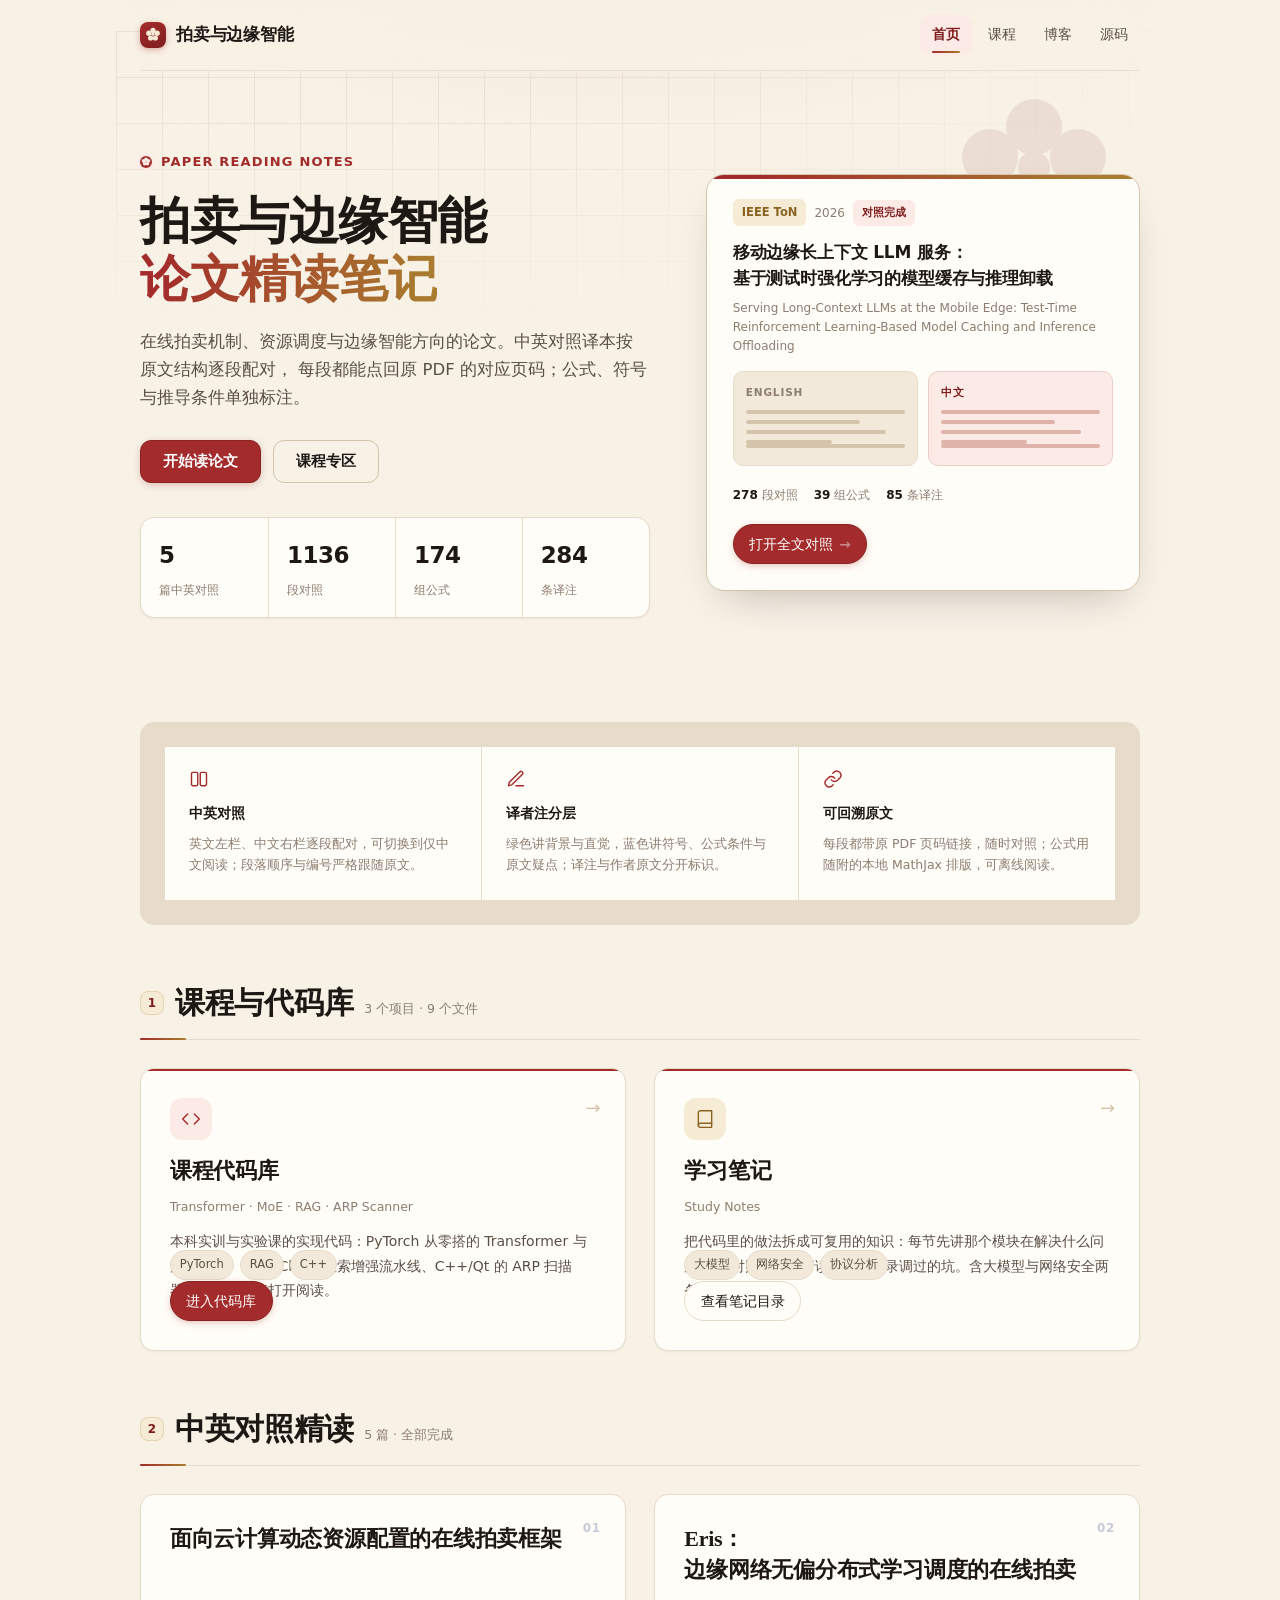
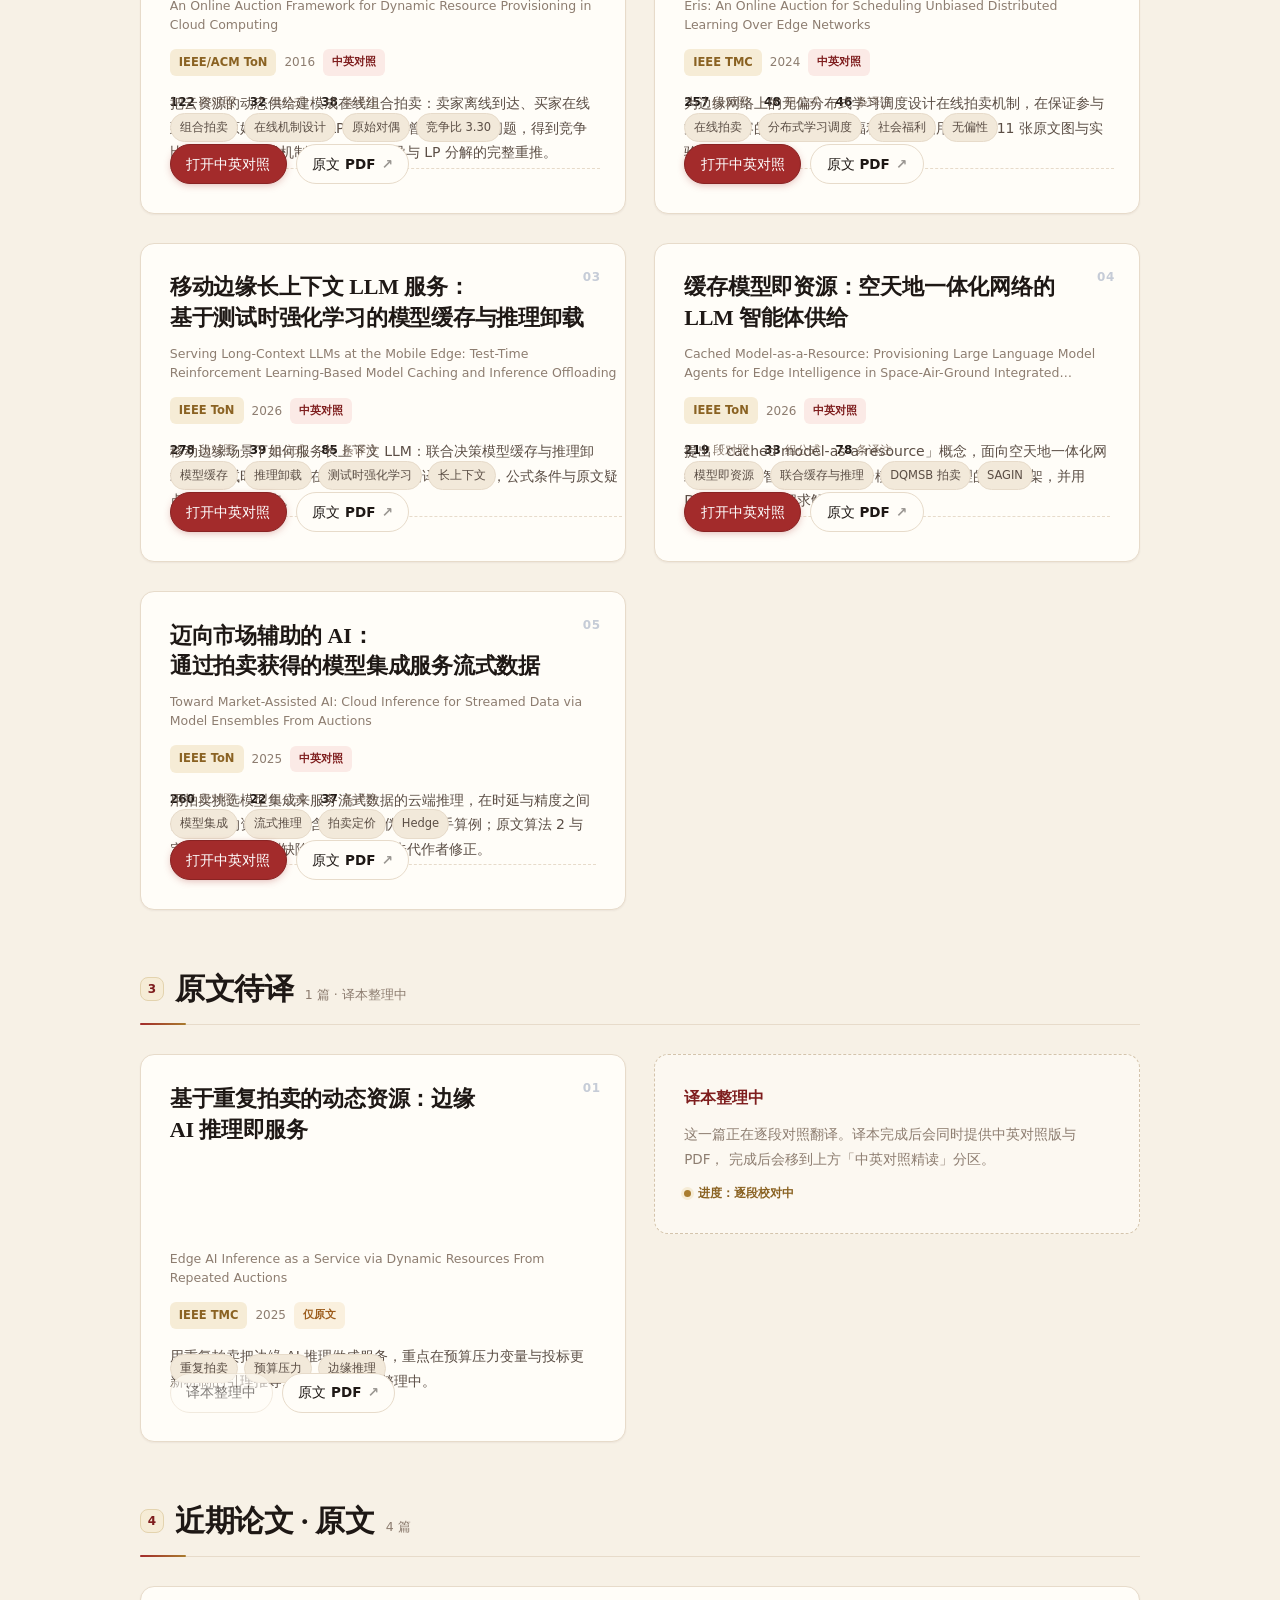
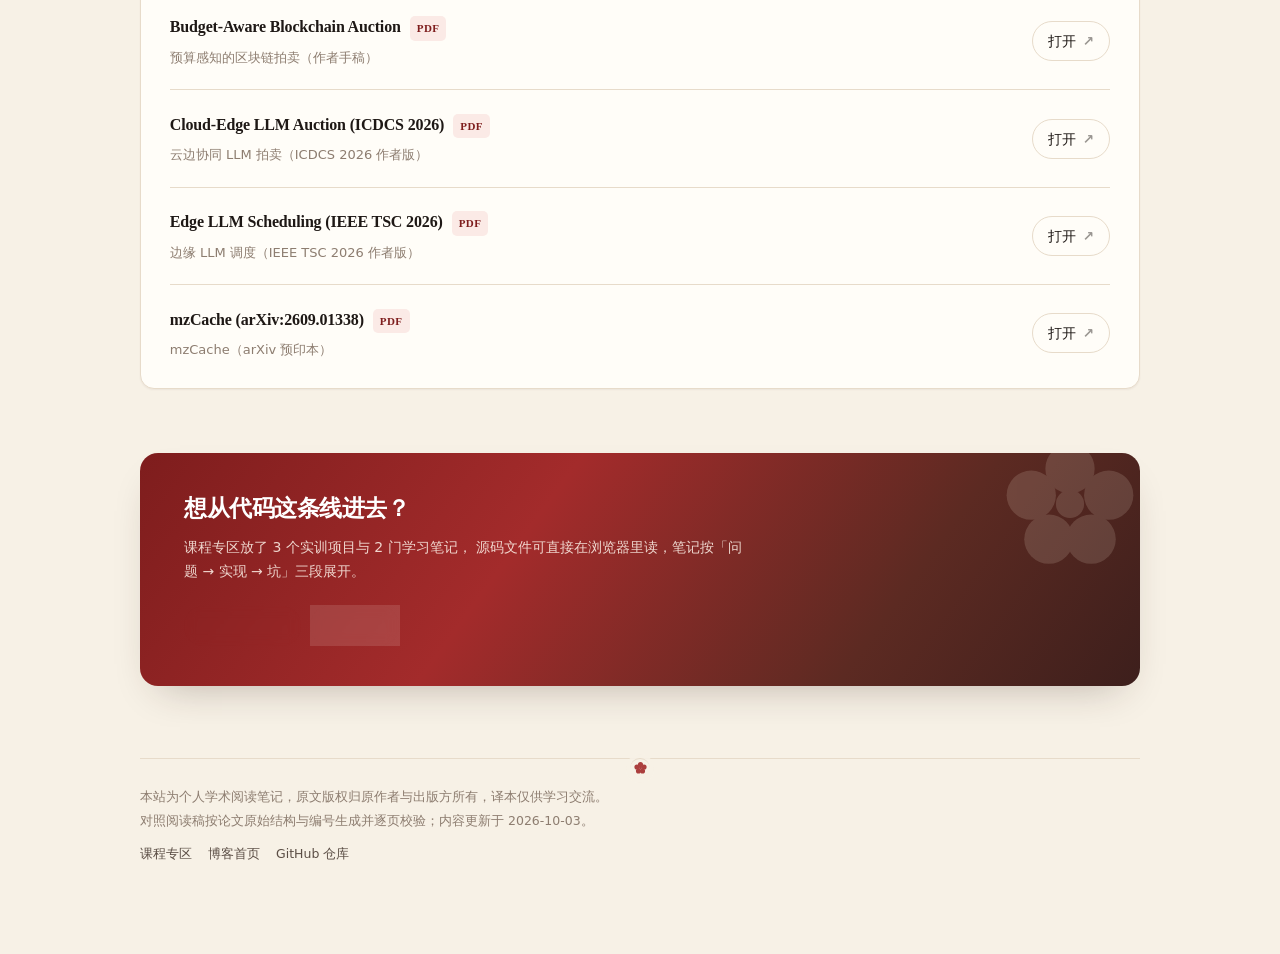
==== commit 1f7c85c0: "待译分区改为「卡片 + 说明」并排分栏，消除右侧空白" ====
--- a/index.html
+++ b/index.html
@@ -301,7 +301,7 @@
           padding: 0 16px 60px;
         }
       }
-    </style><link rel="stylesheet" href="/_astro/index.BG47Ji7m.css"></head> <body> <div class="wrap">  <nav class="nav"><a class="brand" href="/"><span class="mark" aria-hidden="true"></span><span>拍卖与边缘智能</span></a><div class="nav-links"><a href="/" aria-current="page">首页</a><a href="/courses/">课程</a><a href="/blog/">博客</a><a href="https://github.com/sparrowren/sparrowren.github.io" target="_blank" rel="noopener">源码</a></div></nav> <header class="hero2"> <div> <div class="eyebrow">Paper Reading Notes</div> <h1>拍卖与边缘智能<br><span class="grad">论文精读笔记</span></h1> <p class="sub">
+    </style><link rel="stylesheet" href="/_astro/index.DWghSetP.css"></head> <body> <div class="wrap">  <nav class="nav"><a class="brand" href="/"><span class="mark" aria-hidden="true"></span><span>拍卖与边缘智能</span></a><div class="nav-links"><a href="/" aria-current="page">首页</a><a href="/courses/">课程</a><a href="/blog/">博客</a><a href="https://github.com/sparrowren/sparrowren.github.io" target="_blank" rel="noopener">源码</a></div></nav> <header class="hero2"> <div> <div class="eyebrow">Paper Reading Notes</div> <h1>拍卖与边缘智能<br><span class="grad">论文精读笔记</span></h1> <p class="sub">
 在线拍卖机制、资源调度与边缘智能方向的论文。中英对照译本按原文结构逐段配对，
         每段都能点回原 PDF 的对应页码；公式、符号与推导条件单独标注。
 </p> <div class="cta-row"> <a class="btn primary lg" href="#papers">开始读论文</a> <a class="btn ghost lg" href="/courses/">课程专区</a> </div> <div class="stats"> <span class="stat"><b>5</b>篇中英对照</span> <span class="stat"><b>1136</b>段对照</span> <span class="stat"><b>174</b>组公式</span> <span class="stat"><b>284</b>条译注</span> </div> </div> <aside class="spotlight"> <div class="meta"> <span class="venue">IEEE ToN</span> <span class="year">2026</span> <span class="badge on">对照完成</span> </div> <h3>移动边缘长上下文 LLM 服务：基于测试时强化学习的模型缓存与推理卸载</h3> <p class="en">Serving Long-Context LLMs at the Mobile Edge: Test-Time Reinforcement Learning-Based Model Caching and Inference Offloading</p> <div class="duo"> <div> <span>English</span> <i></i><i></i><i></i><i></i><i></i> </div> <div> <span>中文</span> <i></i><i></i><i></i><i></i><i></i> </div> </div> <div class="kv"> <span><b>278</b> 段对照</span> <span><b>39</b> 组公式</span> <span><b>85</b> 条译注</span> </div> <div class="btns"> <a class="btn primary" href="/papers/serving-longcontext/">
@@ -311,7 +311,12 @@
 </p> <div class="tags"> <span class="tag">PyTorch</span> <span class="tag">RAG</span> <span class="tag">C++</span> </div> <div class="btns"> <a class="btn primary" href="/courses/">进入代码库</a> </div> </article> <article class="card door warm"> <span class="go" aria-hidden="true">→</span> <div class="ico-lg"> <svg width="20" height="20" viewBox="0 0 24 24" fill="none" stroke="currentColor" stroke-width="1.7" stroke-linecap="round" stroke-linejoin="round" aria-hidden="true"><path d="M4 19.5A2.5 2.5 0 0 1 6.5 17H20"></path><path d="M6.5 2H20v20H6.5A2.5 2.5 0 0 1 4 19.5v-15A2.5 2.5 0 0 1 6.5 2Z"></path></svg> </div> <h3>学习笔记</h3> <p class="en">Study Notes</p> <p class="desc">
 把代码里的做法拆成可复用的知识：每节先讲那个模块在解决什么问题，
         再对照实现逐行读，最后记录调过的坑。含大模型与网络安全两条线。
-</p> <div class="tags"> <span class="tag">大模型</span> <span class="tag">网络安全</span> <span class="tag">协议分析</span> </div> <div class="btns"> <a class="btn" href="/courses/">查看笔记目录</a> </div> </article> </div> <div class="sec" id="papers"> <span class="num">2</span> <h2>中英对照精读</h2> <span class="count">5 篇 · 全部完成</span> </div> <div class="grid"> <article class="card" style="--card-accent:linear-gradient(90deg,#a32b2b,#c9483f)"><span class="idx">01</span><h3>面向云计算动态资源配置的在线拍卖框架</h3><p class="en">An Online Auction Framework for Dynamic Resource Provisioning in Cloud Computing</p><div class="meta"><span class="venue" title="IEEE/ACM Transactions on Networking, Vol. 24, No. 4, August 2016">IEEE/ACM ToN</span><span class="year">2016</span><span class="badge on">中英对照</span></div><div class="cardstats"><span><b>122</b> 段对照</span><span><b>32</b> 组公式</span><span><b>38</b> 条译注</span></div><p class="desc">把云资源的动态供给建模成在线组合拍卖：卖家离线到达、买家在线到达。用原始对偶方法把 LP 分解成可增量求解的子问题，得到竞争比约 3.30 的在线机制。含逐符号推导与 LP 分解的完整重推。</p><div class="tags"><span class="tag">组合拍卖</span><span class="tag">在线机制设计</span><span class="tag">原始对偶</span><span class="tag">竞争比 3.30</span></div><div class="btns"><a class="btn primary" href="/papers/ton2016-online-auction/">打开中英对照</a><a class="btn" href="/papers/ton2016-online-auction/source.pdf" target="_blank" rel="noopener">原文 PDF<span class="arrow">↗</span></a></div></article><article class="card" style="--card-accent:linear-gradient(90deg,#8a6222,#c39a45)"><span class="idx">02</span><h3>Eris：边缘网络无偏分布式学习调度的在线拍卖</h3><p class="en">Eris: An Online Auction for Scheduling Unbiased Distributed Learning Over Edge Networks</p><div class="meta"><span class="venue" title="IEEE Transactions on Mobile Computing, Vol. 23, No. 6, June 2024">IEEE TMC</span><span class="year">2024</span><span class="badge on">中英对照</span></div><div class="cardstats"><span><b>257</b> 段对照</span><span><b>48</b> 组公式</span><span><b>46</b> 条译注</span></div><p class="desc">为边缘网络上的无偏分布式学习调度设计在线拍卖机制，在保证参与方激励相容的同时优化社会福利与资源利用率。含 11 张原文图与实验复现。</p><div class="tags"><span class="tag">在线拍卖</span><span class="tag">分布式学习调度</span><span class="tag">社会福利</span><span class="tag">无偏性</span></div><div class="btns"><a class="btn primary" href="/papers/eris/">打开中英对照</a><a class="btn" href="/papers/eris/source.pdf" target="_blank" rel="noopener">原文 PDF<span class="arrow">↗</span></a></div></article><article class="card" style="--card-accent:linear-gradient(90deg,#7e1d1d,#a85a52)"><span class="idx">03</span><h3>移动边缘长上下文 LLM 服务：基于测试时强化学习的模型缓存与推理卸载</h3><p class="en">Serving Long-Context LLMs at the Mobile Edge: Test-Time Reinforcement Learning-Based Model Caching and Inference Offloading</p><div class="meta"><span class="venue" title="IEEE Transactions on Networking, Vol. 34, 2026">IEEE ToN</span><span class="year">2026</span><span class="badge on">中英对照</span></div><div class="cardstats"><span><b>278</b> 段对照</span><span><b>39</b> 组公式</span><span><b>85</b> 条译注</span></div><p class="desc">移动边缘场景下如何服务长上下文 LLM：联合决策模型缓存与推理卸载，用测试时强化学习在线适配。这篇的译者注最多，公式条件与原文疑点都单独标了出来。</p><div class="tags"><span class="tag">模型缓存</span><span class="tag">推理卸载</span><span class="tag">测试时强化学习</span><span class="tag">长上下文</span></div><div class="btns"><a class="btn primary" href="/papers/serving-longcontext/">打开中英对照</a><a class="btn" href="/papers/serving-longcontext/source.pdf" target="_blank" rel="noopener">原文 PDF<span class="arrow">↗</span></a></div></article><article class="card" style="--card-accent:linear-gradient(90deg,#9c5c1c,#d08a3c)"><span class="idx">04</span><h3>缓存模型即资源：空天地一体化网络的 LLM 智能体供给</h3><p class="en">Cached Model-as-a-Resource: Provisioning Large Language Model Agents for Edge Intelligence in Space-Air-Ground Integrated Networks</p><div class="meta"><span class="venue" title="IEEE Transactions on Networking, Vol. 34, 2026">IEEE ToN</span><span class="year">2026</span><span class="badge on">中英对照</span></div><div class="cardstats"><span><b>219</b> 段对照</span><span><b>33</b> 组公式</span><span><b>78</b> 条译注</span></div><p class="desc">提出「cached model-as-a-resource」概念，面向空天地一体化网络供给 LLM 智能体，建立联合模型缓存与推理的优化框架，并用 DQMSB 拍卖分解求解。</p><div class="tags"><span class="tag">模型即资源</span><span class="tag">联合缓存与推理</span><span class="tag">DQMSB 拍卖</span><span class="tag">SAGIN</span></div><div class="btns"><a class="btn primary" href="/papers/cached-model-as-a-resource/">打开中英对照</a><a class="btn" href="/papers/cached-model-as-a-resource/source.pdf" target="_blank" rel="noopener">原文 PDF<span class="arrow">↗</span></a></div></article><article class="card" style="--card-accent:linear-gradient(90deg,#6b3630,#a15b4c)"><span class="idx">05</span><h3>迈向市场辅助的 AI：通过拍卖获得的模型集成服务流式数据</h3><p class="en">Toward Market-Assisted AI: Cloud Inference for Streamed Data via Model Ensembles From Auctions</p><div class="meta"><span class="venue" title="IEEE Transactions on Networking, Vol. 33, No. 2, April 2025">IEEE ToN</span><span class="year">2025</span><span class="badge on">中英对照</span></div><div class="cardstats"><span><b>260</b> 段对照</span><span><b>22</b> 组公式</span><span><b>37</b> 条译注</span></div><p class="desc">用拍卖挑选模型集成来服务流式数据的云端推理，在时延与精度之间做市场化的资源配置。含 5 段算法伪代码的手算例；原文算法 2 与定理 3、4 的印刷缺陷已逐条登记，未代作者修正。</p><div class="tags"><span class="tag">模型集成</span><span class="tag">流式推理</span><span class="tag">拍卖定价</span><span class="tag">Hedge</span></div><div class="btns"><a class="btn primary" href="/papers/toward-market-assisted-ai-cloud-inference/">打开中英对照</a><a class="btn" href="/papers/toward-market-assisted-ai-cloud-inference/source.pdf" target="_blank" rel="noopener">原文 PDF<span class="arrow">↗</span></a></div></article> </div> <div class="sec"> <span class="num">3</span> <h2>原文待译</h2> <span class="count">1 篇 · 译本整理中</span> </div> <div class="grid narrow"> <article class="card" style="--card-accent:linear-gradient(90deg,#a32b2b,#c9483f)"><span class="idx">01</span><h3>基于重复拍卖的动态资源：边缘 AI 推理即服务</h3><p class="en">Edge AI Inference as a Service via Dynamic Resources From Repeated Auctions</p><div class="meta"><span class="venue" title="IEEE Transactions on Mobile Computing, Vol. 24, No. 9, September 2025">IEEE TMC</span><span class="year">2025</span><span class="badge off">仅原文</span></div><p class="desc">用重复拍卖把边缘 AI 推理做成服务，重点在预算压力变量与投标更新机制的引理推导。中文译本还在整理中。</p><div class="tags"><span class="tag">重复拍卖</span><span class="tag">预算压力</span><span class="tag">边缘推理</span></div><div class="btns"><span class="btn" aria-disabled="true" title="中文译本整理中">译本整理中</span><a class="btn" href="/papers/edge-ai-inference-tmc2025/source.pdf" target="_blank" rel="noopener">原文 PDF<span class="arrow">↗</span></a></div></article> </div> <div class="sec"> <span class="num">4</span> <h2>近期论文 · 原文</h2> <span class="count">4 篇</span> </div> <div class="list"> <div class="row" key="Budget_Aware_Blockchain_Auction_Author_Manuscript.pdf"> <div> <div class="t"> Budget-Aware Blockchain Auction <em>PDF</em> </div> <div class="s">预算感知的区块链拍卖（作者手稿）</div> </div> <a class="btn go" href="/recent/Budget_Aware_Blockchain_Auction_Author_Manuscript.pdf" target="_blank" rel="noopener">
+</p> <div class="tags"> <span class="tag">大模型</span> <span class="tag">网络安全</span> <span class="tag">协议分析</span> </div> <div class="btns"> <a class="btn" href="/courses/">查看笔记目录</a> </div> </article> </div> <div class="sec" id="papers"> <span class="num">2</span> <h2>中英对照精读</h2> <span class="count">5 篇 · 全部完成</span> </div> <div class="grid"> <article class="card" style="--card-accent:linear-gradient(90deg,#a32b2b,#c9483f)"><span class="idx">01</span><h3>面向云计算动态资源配置的在线拍卖框架</h3><p class="en">An Online Auction Framework for Dynamic Resource Provisioning in Cloud Computing</p><div class="meta"><span class="venue" title="IEEE/ACM Transactions on Networking, Vol. 24, No. 4, August 2016">IEEE/ACM ToN</span><span class="year">2016</span><span class="badge on">中英对照</span></div><div class="cardstats"><span><b>122</b> 段对照</span><span><b>32</b> 组公式</span><span><b>38</b> 条译注</span></div><p class="desc">把云资源的动态供给建模成在线组合拍卖：卖家离线到达、买家在线到达。用原始对偶方法把 LP 分解成可增量求解的子问题，得到竞争比约 3.30 的在线机制。含逐符号推导与 LP 分解的完整重推。</p><div class="tags"><span class="tag">组合拍卖</span><span class="tag">在线机制设计</span><span class="tag">原始对偶</span><span class="tag">竞争比 3.30</span></div><div class="btns"><a class="btn primary" href="/papers/ton2016-online-auction/">打开中英对照</a><a class="btn" href="/papers/ton2016-online-auction/source.pdf" target="_blank" rel="noopener">原文 PDF<span class="arrow">↗</span></a></div></article><article class="card" style="--card-accent:linear-gradient(90deg,#8a6222,#c39a45)"><span class="idx">02</span><h3>Eris：边缘网络无偏分布式学习调度的在线拍卖</h3><p class="en">Eris: An Online Auction for Scheduling Unbiased Distributed Learning Over Edge Networks</p><div class="meta"><span class="venue" title="IEEE Transactions on Mobile Computing, Vol. 23, No. 6, June 2024">IEEE TMC</span><span class="year">2024</span><span class="badge on">中英对照</span></div><div class="cardstats"><span><b>257</b> 段对照</span><span><b>48</b> 组公式</span><span><b>46</b> 条译注</span></div><p class="desc">为边缘网络上的无偏分布式学习调度设计在线拍卖机制，在保证参与方激励相容的同时优化社会福利与资源利用率。含 11 张原文图与实验复现。</p><div class="tags"><span class="tag">在线拍卖</span><span class="tag">分布式学习调度</span><span class="tag">社会福利</span><span class="tag">无偏性</span></div><div class="btns"><a class="btn primary" href="/papers/eris/">打开中英对照</a><a class="btn" href="/papers/eris/source.pdf" target="_blank" rel="noopener">原文 PDF<span class="arrow">↗</span></a></div></article><article class="card" style="--card-accent:linear-gradient(90deg,#7e1d1d,#a85a52)"><span class="idx">03</span><h3>移动边缘长上下文 LLM 服务：基于测试时强化学习的模型缓存与推理卸载</h3><p class="en">Serving Long-Context LLMs at the Mobile Edge: Test-Time Reinforcement Learning-Based Model Caching and Inference Offloading</p><div class="meta"><span class="venue" title="IEEE Transactions on Networking, Vol. 34, 2026">IEEE ToN</span><span class="year">2026</span><span class="badge on">中英对照</span></div><div class="cardstats"><span><b>278</b> 段对照</span><span><b>39</b> 组公式</span><span><b>85</b> 条译注</span></div><p class="desc">移动边缘场景下如何服务长上下文 LLM：联合决策模型缓存与推理卸载，用测试时强化学习在线适配。这篇的译者注最多，公式条件与原文疑点都单独标了出来。</p><div class="tags"><span class="tag">模型缓存</span><span class="tag">推理卸载</span><span class="tag">测试时强化学习</span><span class="tag">长上下文</span></div><div class="btns"><a class="btn primary" href="/papers/serving-longcontext/">打开中英对照</a><a class="btn" href="/papers/serving-longcontext/source.pdf" target="_blank" rel="noopener">原文 PDF<span class="arrow">↗</span></a></div></article><article class="card" style="--card-accent:linear-gradient(90deg,#9c5c1c,#d08a3c)"><span class="idx">04</span><h3>缓存模型即资源：空天地一体化网络的 LLM 智能体供给</h3><p class="en">Cached Model-as-a-Resource: Provisioning Large Language Model Agents for Edge Intelligence in Space-Air-Ground Integrated Networks</p><div class="meta"><span class="venue" title="IEEE Transactions on Networking, Vol. 34, 2026">IEEE ToN</span><span class="year">2026</span><span class="badge on">中英对照</span></div><div class="cardstats"><span><b>219</b> 段对照</span><span><b>33</b> 组公式</span><span><b>78</b> 条译注</span></div><p class="desc">提出「cached model-as-a-resource」概念，面向空天地一体化网络供给 LLM 智能体，建立联合模型缓存与推理的优化框架，并用 DQMSB 拍卖分解求解。</p><div class="tags"><span class="tag">模型即资源</span><span class="tag">联合缓存与推理</span><span class="tag">DQMSB 拍卖</span><span class="tag">SAGIN</span></div><div class="btns"><a class="btn primary" href="/papers/cached-model-as-a-resource/">打开中英对照</a><a class="btn" href="/papers/cached-model-as-a-resource/source.pdf" target="_blank" rel="noopener">原文 PDF<span class="arrow">↗</span></a></div></article><article class="card" style="--card-accent:linear-gradient(90deg,#6b3630,#a15b4c)"><span class="idx">05</span><h3>迈向市场辅助的 AI：通过拍卖获得的模型集成服务流式数据</h3><p class="en">Toward Market-Assisted AI: Cloud Inference for Streamed Data via Model Ensembles From Auctions</p><div class="meta"><span class="venue" title="IEEE Transactions on Networking, Vol. 33, No. 2, April 2025">IEEE ToN</span><span class="year">2025</span><span class="badge on">中英对照</span></div><div class="cardstats"><span><b>260</b> 段对照</span><span><b>22</b> 组公式</span><span><b>37</b> 条译注</span></div><p class="desc">用拍卖挑选模型集成来服务流式数据的云端推理，在时延与精度之间做市场化的资源配置。含 5 段算法伪代码的手算例；原文算法 2 与定理 3、4 的印刷缺陷已逐条登记，未代作者修正。</p><div class="tags"><span class="tag">模型集成</span><span class="tag">流式推理</span><span class="tag">拍卖定价</span><span class="tag">Hedge</span></div><div class="btns"><a class="btn primary" href="/papers/toward-market-assisted-ai-cloud-inference/">打开中英对照</a><a class="btn" href="/papers/toward-market-assisted-ai-cloud-inference/source.pdf" target="_blank" rel="noopener">原文 PDF<span class="arrow">↗</span></a></div></article> </div> <div class="sec"> <span class="num">3</span> <h2>原文待译</h2> <span class="count">1 篇 · 译本整理中</span> </div> <div class="grid split"> <article class="card" style="--card-accent:linear-gradient(90deg,#a32b2b,#c9483f)"><span class="idx">01</span><h3>基于重复拍卖的动态资源：边缘 AI 推理即服务</h3><p class="en">Edge AI Inference as a Service via Dynamic Resources From Repeated Auctions</p><div class="meta"><span class="venue" title="IEEE Transactions on Mobile Computing, Vol. 24, No. 9, September 2025">IEEE TMC</span><span class="year">2025</span><span class="badge off">仅原文</span></div><p class="desc">用重复拍卖把边缘 AI 推理做成服务，重点在预算压力变量与投标更新机制的引理推导。中文译本还在整理中。</p><div class="tags"><span class="tag">重复拍卖</span><span class="tag">预算压力</span><span class="tag">边缘推理</span></div><div class="btns"><span class="btn" aria-disabled="true" title="中文译本整理中">译本整理中</span><a class="btn" href="/papers/edge-ai-inference-tmc2025/source.pdf" target="_blank" rel="noopener">原文 PDF<span class="arrow">↗</span></a></div></article> <div class="pending-aside"> <b>译本整理中</b> <p>
+这一篇正在逐段对照翻译。译本完成后会同时提供中英对照版与 PDF，
+          完成后会移到上方「中英对照精读」分区。
+</p> <div class="pending-eta"> <span class="dot"></span>
+进度：逐段校对中
+</div> </div> </div> <div class="sec"> <span class="num">4</span> <h2>近期论文 · 原文</h2> <span class="count">4 篇</span> </div> <div class="list"> <div class="row" key="Budget_Aware_Blockchain_Auction_Author_Manuscript.pdf"> <div> <div class="t"> Budget-Aware Blockchain Auction <em>PDF</em> </div> <div class="s">预算感知的区块链拍卖（作者手稿）</div> </div> <a class="btn go" href="/recent/Budget_Aware_Blockchain_Auction_Author_Manuscript.pdf" target="_blank" rel="noopener">
 打开<span class="arrow">↗</span> </a> </div><div class="row" key="ICDCS2026_CloudEdge_LLM_Auction_Author_Version.pdf"> <div> <div class="t"> Cloud-Edge LLM Auction (ICDCS 2026) <em>PDF</em> </div> <div class="s">云边协同 LLM 拍卖（ICDCS 2026 作者版）</div> </div> <a class="btn go" href="/recent/ICDCS2026_CloudEdge_LLM_Auction_Author_Version.pdf" target="_blank" rel="noopener">
 打开<span class="arrow">↗</span> </a> </div><div class="row" key="IEEE_TSC2026_EdgeLLM_Scheduling_Author_Version.pdf"> <div> <div class="t"> Edge LLM Scheduling (IEEE TSC 2026) <em>PDF</em> </div> <div class="s">边缘 LLM 调度（IEEE TSC 2026 作者版）</div> </div> <a class="btn go" href="/recent/IEEE_TSC2026_EdgeLLM_Scheduling_Author_Version.pdf" target="_blank" rel="noopener">
 打开<span class="arrow">↗</span> </a> </div><div class="row" key="mzCache_arXiv_2609.01338.pdf"> <div> <div class="t"> mzCache (arXiv:2609.01338) <em>PDF</em> </div> <div class="s">mzCache（arXiv 预印本）</div> </div> <a class="btn go" href="/recent/mzCache_arXiv_2609.01338.pdf" target="_blank" rel="noopener">
--- a/_astro/index.DWghSetP.css
+++ b/_astro/index.DWghSetP.css
@@ -0,0 +1 @@
+:root{--bg: #f7f1e6;--bg-tint: rgba(163, 43, 43, .09);--surface: #fffdf8;--surface-2: #f2e9da;--ink: #1e1815;--ink-2: #5b4e45;--ink-3: #8d7d70;--line: #e7dbca;--line-2: #d4c4ac;--accent: #a32b2b;--accent-2: #7e1d1d;--accent-soft: #fbeae6;--gold: #a97c2f;--gold-2: #8a6222;--gold-soft: #f6ecd6;--ok: #3d7a4f;--ok-soft: #e9f2e9;--warn: #9c5c1c;--warn-soft: #faf0de;--sh-sm: 0 1px 2px rgba(60, 40, 30, .06);--sh-md: 0 4px 16px -6px rgba(60, 40, 30, .16);--sh-lg: 0 18px 40px -20px rgba(50, 30, 22, .32);--radius: 14px;--radius-sm: 9px;--maxw: 1080px;--font-display: "Source Han Serif SC", "Noto Serif SC", "Songti SC", "SimSun", Georgia, "Times New Roman", serif;--font-body: "Source Han Sans SC", "Noto Sans SC", "PingFang SC", "HarmonyOS Sans SC", "Microsoft YaHei", system-ui, -apple-system, "Segoe UI", sans-serif;--font-mono: "JetBrains Mono", ui-monospace, SFMono-Regular, Menlo, Consolas, "Liberation Mono", monospace;--fs-body: clamp(1rem, .97rem + .15vw, 1.0625rem);--fs-lead: clamp(1.0625rem, 1rem + .4vw, 1.25rem);--fs-h3: clamp(1.125rem, 1.03rem + .45vw, 1.375rem);--fs-h2: clamp(1.375rem, 1.15rem + 1.1vw, 1.875rem);--fs-h1: clamp(2rem, 1.3rem + 3vw, 3.25rem);--fs-display: clamp(2.25rem, 1.4rem + 3.8vw, 4rem);--lh-tight: 1.16;--lh-snug: 1.4;--lh-body: 1.85;--tracking-wide: .09em;--sp-3xs: clamp(.25rem, .23rem + .1vw, .3125rem);--sp-2xs: clamp(.5rem, .46rem + .2vw, .625rem);--sp-xs: clamp(.75rem, .7rem + .25vw, .9375rem);--sp-s: clamp(1rem, .93rem + .35vw, 1.25rem);--sp-m: clamp(1.5rem, 1.4rem + .5vw, 1.875rem);--sp-l: clamp(2rem, 1.86rem + .7vw, 2.5rem);--sp-xl: clamp(3rem, 2.8rem + 1vw, 3.75rem);--gutter: clamp(1.125rem, 4vw, 2.5rem);--measure: 36em}*{box-sizing:border-box}html{scroll-behavior:smooth;scroll-padding-top:84px;-webkit-text-size-adjust:100%}body{margin:0;color:var(--ink);background:var(--bg);background-image:radial-gradient(900px 400px at 50% -160px,var(--bg-tint),rgba(163,43,43,0) 72%);background-repeat:no-repeat;font-family:var(--font-body);font-size:var(--fs-body);line-height:var(--lh-body);-webkit-font-smoothing:antialiased;text-rendering:optimizeLegibility;font-variant-numeric:oldstyle-nums proportional-nums}a{color:inherit;text-underline-offset:.2em;text-decoration-thickness:1px}:where(a,button,input,[tabindex]):focus-visible{outline:2px solid color-mix(in oklab,var(--accent) 62%,transparent);outline-offset:2px;border-radius:6px}::selection{background:color-mix(in oklab,var(--accent) 22%,transparent);color:var(--ink)}.wrap{max-width:var(--maxw);margin:0 auto;padding:0 var(--gutter) 88px}.sr-only{position:absolute;width:1px;height:1px;padding:0;margin:-1px;overflow:hidden;clip:rect(0 0 0 0);white-space:nowrap;border:0}.nav{position:sticky;top:0;z-index:30;display:flex;align-items:center;justify-content:space-between;gap:16px;padding:15px 0;background:color-mix(in oklab,var(--bg) 86%,transparent);backdrop-filter:blur(14px) saturate(1.8);-webkit-backdrop-filter:blur(14px) saturate(1.8);border-bottom:1px solid color-mix(in oklab,var(--line) 80%,transparent)}@supports not (backdrop-filter: blur(1px)){.nav{background:var(--bg)}}.brand{display:flex;align-items:center;gap:10px;font-weight:640;letter-spacing:-.01em;text-decoration:none;white-space:nowrap}.brand .mark{width:26px;height:26px;border-radius:8px;position:relative;flex:none;box-shadow:0 2px 7px -1px #a32b2b73;background-image:url("data:image/svg+xml,%3Csvg xmlns='http://www.w3.org/2000/svg' viewBox='0 0 100 100'%3E%3Cg fill='%23f6ecd6'%3E%3Ccircle cx='50' cy='27' r='13'/%3E%3Ccircle cx='71' cy='41' r='13'/%3E%3Ccircle cx='62' cy='65' r='13'/%3E%3Ccircle cx='38' cy='65' r='13'/%3E%3Ccircle cx='29' cy='41' r='13'/%3E%3C/g%3E%3Ccircle cx='50' cy='46' r='8' fill='%23f6ecd6'/%3E%3C/svg%3E"),linear-gradient(150deg,var(--accent) 8%,var(--accent-2) 100%);background-repeat:no-repeat;background-size:78% 78%,auto;background-position:center,0 0}.nav-links{display:flex;align-items:center;gap:4px}.nav-links a{position:relative;color:var(--ink-2);text-decoration:none;font-size:14px;padding:7px 12px;border-radius:var(--radius-sm);transition:color .15s,background .15s}.nav-links a:hover{color:var(--accent);background:var(--accent-soft)}.nav-links a[aria-current=page]{color:var(--accent-2);font-weight:640;background:var(--accent-soft)}.nav-links a:after{content:"";position:absolute;left:12px;right:12px;bottom:2px;height:2px;border-radius:2px;background:linear-gradient(90deg,var(--accent),var(--gold));transform:scaleX(0);transform-origin:center;transition:transform .18s ease}.nav-links a:hover:after,.nav-links a[aria-current=page]:after{transform:scaleX(1)}.hero{padding:64px 0 44px}.eyebrow{display:inline-flex;align-items:center;gap:9px;font-size:.8125rem;font-weight:640;letter-spacing:var(--tracking-wide);color:var(--accent);text-transform:uppercase;margin-bottom:var(--sp-s)}.eyebrow:before{content:"";width:12px;height:12px;flex:none;border-radius:50%;background:var(--accent);background-image:url("data:image/svg+xml,%3Csvg xmlns='http://www.w3.org/2000/svg' viewBox='0 0 100 100'%3E%3Cg fill='%23fbeae6'%3E%3Ccircle cx='50' cy='27' r='15'/%3E%3Ccircle cx='71' cy='41' r='15'/%3E%3Ccircle cx='62' cy='65' r='15'/%3E%3Ccircle cx='38' cy='65' r='15'/%3E%3Ccircle cx='29' cy='41' r='15'/%3E%3C/g%3E%3Ccircle cx='50' cy='46' r='9' fill='%23fbeae6'/%3E%3C/svg%3E");background-repeat:no-repeat;background-size:100% 100%;box-shadow:0 0 0 3px var(--accent-soft)}h1{font-family:var(--font-display);font-size:var(--fs-h1);line-height:var(--lh-tight);margin:0 0 var(--sp-s);letter-spacing:-.01em;font-weight:700;text-wrap:balance;word-break:keep-all}.sub{color:var(--ink-2);font-size:var(--fs-lead);line-height:1.7;margin:0;max-width:32em;text-wrap:pretty}.stats{display:flex;gap:10px;flex-wrap:wrap;margin-top:32px}.stat{display:flex;align-items:baseline;gap:8px;background:var(--surface);border:1px solid var(--line);border-radius:12px;padding:12px 18px;font-size:12.5px;color:var(--ink-3);box-shadow:var(--sh-sm)}.stat b{font-size:20px;font-weight:660;color:var(--ink);letter-spacing:-.02em;font-variant-numeric:tabular-nums}.sec{display:flex;align-items:baseline;gap:11px;margin:var(--sp-xl) 0 var(--sp-m);padding-bottom:var(--sp-xs);border-bottom:1px solid var(--line);position:relative}.sec:after{content:"";position:absolute;left:0;bottom:-1px;width:46px;height:2px;border-radius:2px;background:linear-gradient(90deg,var(--accent),var(--gold))}.sec h2{font-family:var(--font-display);font-size:var(--fs-h2);font-weight:700;line-height:var(--lh-snug);margin:0;letter-spacing:-.01em;word-break:keep-all}.sec .count{font-size:12.5px;color:var(--ink-3)}.grid.narrow{grid-template-columns:minmax(0,1fr);max-width:calc(50% - var(--sp-m) / 2)}@media(max-width:860px){.grid.narrow{max-width:none}}.grid.split{grid-template-columns:repeat(2,minmax(0,1fr))}@media(max-width:860px){.grid.split{grid-template-columns:minmax(0,1fr)}}.pending-aside{display:grid;align-content:center;gap:10px;background:#fffdf899;border:1px dashed var(--line-2);border-radius:var(--radius);padding:var(--sp-m)}.pending-aside b{font-family:var(--font-display);font-size:15.5px;color:var(--accent-2)}.pending-aside p{margin:0;font-size:13.5px;line-height:var(--lh-body);color:var(--ink-3)}.pending-eta{display:flex;align-items:center;gap:7px;font-size:12px;font-weight:600;color:var(--gold-2)}.pending-eta .dot{width:7px;height:7px;border-radius:50%;background:var(--gold);box-shadow:0 0 0 3px var(--gold-soft)}.grid{display:grid;grid-template-columns:repeat(auto-fit,minmax(min(100%,20rem),1fr));gap:var(--sp-m);grid-auto-rows:auto}.card{position:relative;display:grid;grid-row:span 4;grid-template-rows:subgrid;gap:0;background:var(--surface);border:1px solid var(--line);border-radius:var(--radius);padding:var(--sp-m);box-shadow:var(--sh-sm);transition:border-color .2s,box-shadow .2s,transform .2s}@supports not (grid-template-rows: subgrid){.grid{grid-template-columns:repeat(2,minmax(0,1fr))}.card .btns{margin-top:auto}}.card:hover{border-color:var(--line-2);transform:translateY(-3px);box-shadow:var(--sh-lg)}.card:before{content:"";position:absolute;inset:-1px -1px auto;height:3px;border-radius:var(--radius) var(--radius) 0 0;background:var(--card-accent, var(--accent));opacity:0;transition:opacity .2s}.card:hover:before{opacity:1}.card .idx{position:absolute;top:22px;right:24px;font-size:12px;font-weight:600;color:#c6ccd7;letter-spacing:.05em;font-variant-numeric:tabular-nums}.card h3{margin:0 0 var(--sp-2xs);padding-right:38px;font-family:var(--font-display);font-size:var(--fs-h3);line-height:var(--lh-snug);font-weight:700;letter-spacing:-.01em;word-break:keep-all;text-wrap:pretty;min-height:0}.card .en{margin:0 0 var(--sp-xs);font-size:.78125rem;line-height:1.55;color:var(--ink-3);min-height:0;display:-webkit-box;-webkit-line-clamp:2;-webkit-box-orient:vertical;overflow:hidden}.card .meta{display:flex;gap:8px;flex-wrap:wrap;align-items:center;margin-bottom:15px}.badge{font-size:11px;font-weight:640;padding:3px 9px;border-radius:6px}.badge.on{background:var(--accent-soft);color:var(--accent-2)}.badge.off{background:var(--warn-soft);color:var(--warn)}.badge.soon{background:var(--gold-soft);color:var(--gold-2)}.venue{font-size:11.5px;font-weight:640;padding:3px 9px;border-radius:6px;background:var(--gold-soft);color:var(--gold-2)}.year{font-size:12px;color:var(--ink-3);font-variant-numeric:tabular-nums}.card p.desc{margin:0 0 var(--sp-s);font-size:.875rem;line-height:1.75;color:var(--ink-2);min-height:0;display:-webkit-box;-webkit-line-clamp:4;-webkit-box-orient:vertical;overflow:hidden}.cardstats{display:flex;gap:15px;flex-wrap:wrap;margin-bottom:15px;padding-bottom:14px;border-bottom:1px dashed var(--line)}.cardstats span{font-size:12px;color:var(--ink-3)}.cardstats b{color:var(--ink);font-weight:620;font-variant-numeric:tabular-nums}.tags{display:flex;gap:6px;flex-wrap:wrap;margin:0 0 20px}.tag{font-size:11.5px;padding:3px 9px;border-radius:99px;background:var(--surface-2);color:var(--ink-2);border:1px solid var(--line)}.btns{display:flex;gap:9px;flex-wrap:wrap;margin-top:auto}.btn{display:inline-flex;align-items:center;gap:6px;font-family:inherit;font-size:.84375rem;font-weight:550;line-height:1.2;min-height:40px;padding:.6em 1.15em;border-radius:999px;text-decoration:none;white-space:nowrap;border:1px solid var(--line);color:var(--ink);background:var(--surface);transition:background .15s,border-color .15s,color .15s,transform .15s}.btn:hover{background:var(--surface-2);border-color:var(--line-2)}.btn:active{transform:translateY(1px)}.btn.primary{background:var(--accent);border-color:color-mix(in oklab,var(--accent),#000 12%);color:#fff;box-shadow:0 2px 8px -2px #a32b2b66}.btn.primary:hover{background:color-mix(in oklab,var(--accent),#000 8%);border-color:color-mix(in oklab,var(--accent),#000 8%);color:#fff}.btn .arrow{opacity:.45}.btn[aria-disabled=true]{opacity:.55;cursor:not-allowed}.feats{display:grid;grid-template-columns:repeat(3,minmax(0,1fr));gap:1px;background:var(--line);border:1px solid var(--line);border-radius:var(--radius);overflow:hidden;margin-top:48px}.feat{background:var(--surface);padding:22px 24px 24px}.feat .ico{color:var(--accent);margin-bottom:12px;display:block}.feat b{display:block;font-size:14px;font-weight:620;margin-bottom:6px}.feat p{margin:0;font-size:12.5px;line-height:1.7;color:var(--ink-3)}.course-grid{display:grid;grid-template-columns:repeat(auto-fit,minmax(min(100%,19rem),1fr));gap:var(--sp-m)}.course{position:relative;display:grid;grid-row:span 7;grid-template-rows:subgrid;gap:0;background:var(--surface);border:1px solid var(--line);border-radius:var(--radius);padding:var(--sp-m);box-shadow:var(--sh-sm);transition:border-color .2s,box-shadow .2s,transform .2s}.course:hover{border-color:var(--line-2);transform:translateY(-3px);box-shadow:var(--sh-lg)}.course:after{content:"";position:absolute;left:0;top:22px;bottom:22px;width:3px;border-radius:0 3px 3px 0;background:linear-gradient(180deg,var(--gold),#8a6222)}.course .cno{font-size:11.5px;font-weight:660;letter-spacing:.08em;color:var(--gold-2);text-transform:uppercase;margin-bottom:10px}.course h3{margin:0 0 var(--sp-2xs);font-family:var(--font-display);font-size:var(--fs-h3);font-weight:700;letter-spacing:-.01em;line-height:var(--lh-snug);word-break:keep-all}.course .csub{margin:0 0 14px;font-size:13px;color:var(--ink-3)}.course p.cdesc{margin:0 0 16px;font-size:13.5px;line-height:1.75;color:var(--ink-2);flex:1}.course .cmeta{display:flex;gap:14px;flex-wrap:wrap;font-size:12px;color:var(--ink-3);margin-bottom:16px;padding-top:14px;border-top:1px dashed var(--line)}.course .cmeta b{color:var(--ink);font-weight:620;font-variant-numeric:tabular-nums}.course-bar{display:flex;align-items:center;justify-content:space-between;gap:14px;flex-wrap:wrap;margin-bottom:18px}.filters{display:flex;gap:6px;flex-wrap:wrap;padding:4px;background:var(--surface-2);border:1px solid var(--line);border-radius:11px}.chip{display:inline-flex;align-items:center;gap:6px;font:inherit;font-size:13px;font-weight:550;color:var(--ink-2);background:transparent;border:1px solid transparent;border-radius:8px;padding:6px 12px;cursor:pointer;transition:background .15s,color .15s,box-shadow .15s}.chip:hover{color:var(--ink);background:var(--surface)}.chip[aria-pressed=true]{color:var(--accent-2);background:var(--surface);box-shadow:var(--sh-sm)}.chip-n{font-size:11px;font-variant-numeric:tabular-nums;color:var(--ink-3);background:var(--surface);border:1px solid var(--line);border-radius:99px;padding:0 6px;min-width:20px;text-align:center}.chip[aria-pressed=true] .chip-n{color:var(--accent-2);border-color:#c9dbfb}.empty{background:var(--surface);border:1px dashed var(--line-2);border-radius:var(--radius);padding:34px 24px;text-align:center;color:var(--ink-3);font-size:14px;margin:0}.course-top{display:flex;align-items:center;justify-content:space-between;gap:10px;margin-bottom:10px}.proj-list{display:flex;flex-direction:column;gap:18px}.proj{display:flex;background:var(--surface);border:1px solid var(--line);border-radius:var(--radius);box-shadow:var(--sh-sm);overflow:hidden;transition:border-color .2s,box-shadow .2s}.proj:hover{border-color:var(--line-2);box-shadow:var(--sh-md)}.proj-bar{width:4px;flex:none}.proj-body{flex:1;min-width:0;padding:24px 26px 22px}.proj-head{display:flex;align-items:flex-start;justify-content:space-between;gap:16px;margin-bottom:12px}.proj-head h3{margin:4px 0 5px;font-family:var(--font-display);font-size:var(--fs-h3);font-weight:700;letter-spacing:-.01em;line-height:var(--lh-snug);word-break:keep-all}.proj-head .cno{font-size:11.5px;font-weight:600;letter-spacing:.06em;color:var(--ink-3);text-transform:uppercase}.file-count{flex:none;font-size:12px;color:var(--ink-3);background:var(--surface-2);border:1px solid var(--line);border-radius:99px;padding:4px 11px;font-variant-numeric:tabular-nums}.file-list{list-style:none;margin:16px 0 0;padding:0;border-top:1px solid var(--line)}.file-list li{border-bottom:1px solid var(--line)}.file-list li:last-child{border-bottom:none}.file-link{display:flex;align-items:center;gap:12px;padding:12px 2px;text-decoration:none;transition:background .15s}.file-link:hover{background:var(--surface-2)}.file-link:hover .file-main b{color:var(--accent)}.lang{flex:none;width:52px;font-size:10.5px;font-weight:650;text-align:center;border-radius:5px;padding:3px 0;letter-spacing:.02em}.lang-python{background:#fff4e0;color:#9a5b12}.lang-cpp{background:#f6e6dc;color:#8a4a2a}.lang-c{background:#f1ece4;color:#5b4e45}.file-main{flex:1;min-width:0;display:flex;flex-direction:column;gap:2px}.file-main b{font-size:14px;font-weight:570;color:var(--ink);transition:color .15s}.file-desc{font-size:12.5px;color:var(--ink-3);line-height:1.6}.file-link .arrow{flex:none;color:var(--ink-3);font-size:13px;opacity:0;transition:opacity .15s,transform .15s}.file-link:hover .arrow{opacity:1;transform:translate(1px,-1px)}.list{background:var(--surface);border:1px solid var(--line);border-radius:var(--radius);padding:6px var(--sp-m);box-shadow:var(--sh-sm)}.row{display:flex;align-items:center;justify-content:space-between;gap:var(--sp-m);padding:var(--sp-s) 0;border-bottom:1px solid var(--line);transition:background .15s}.row:last-child{border-bottom:none}.row .t{font-family:var(--font-display);font-size:1rem;font-weight:700;letter-spacing:-.01em}.row .s{font-size:.8125rem;color:var(--ink-3);margin-top:4px}.row .go{flex:none}.notice{display:flex;gap:12px;align-items:flex-start;background:var(--gold-soft);border:1px solid #e3d3ae;border-radius:12px;padding:14px 18px;font-size:13px;line-height:1.7;color:var(--gold-2);margin-top:20px}.notice svg{flex:none;margin-top:2px}footer{position:relative;margin-top:72px;padding-top:26px;border-top:1px solid var(--line);font-size:12.5px;color:var(--ink-3);line-height:1.9}footer:before{content:"";position:absolute;top:-1px;left:50%;transform:translate(-50%);width:20px;height:20px;border-radius:50%;background:var(--bg);border-top:1px solid var(--line);background-image:url("data:image/svg+xml,%3Csvg xmlns='http://www.w3.org/2000/svg' viewBox='0 0 100 100'%3E%3Cg fill='%23a32b2b'%3E%3Ccircle cx='50' cy='27' r='15'/%3E%3Ccircle cx='71' cy='41' r='15'/%3E%3Ccircle cx='62' cy='65' r='15'/%3E%3Ccircle cx='38' cy='65' r='15'/%3E%3Ccircle cx='29' cy='41' r='15'/%3E%3C/g%3E%3Ccircle cx='50' cy='46' r='9' fill='%23a32b2b'/%3E%3C/svg%3E");background-repeat:no-repeat;background-size:84% 84%;background-position:center;box-shadow:0 0 0 4px var(--bg);opacity:.9}.foot-links{display:flex;gap:16px;flex-wrap:wrap;margin-top:10px}.foot-links a{color:var(--ink-2);text-decoration:none}.foot-links a:hover{color:var(--accent)}.hero2{position:relative;display:grid;grid-template-columns:minmax(0,1.08fr) minmax(0,.92fr);gap:56px;align-items:center;padding:76px 0 56px}.hero2:before{content:"";position:absolute;inset:-40px -24px auto;height:460px;z-index:-1;background-image:linear-gradient(var(--line) 1px,transparent 1px),linear-gradient(90deg,var(--line) 1px,transparent 1px);background-size:46px 46px;mask-image:radial-gradient(115% 88% at 22% 0%,#000 22%,transparent 76%);-webkit-mask-image:radial-gradient(115% 88% at 22% 0%,#000 22%,transparent 76%);opacity:.7;pointer-events:none}.hero2:after{content:"";position:absolute;top:4px;right:6px;width:200px;height:200px;z-index:-1;pointer-events:none;opacity:.085;background:url("data:image/svg+xml,%3Csvg xmlns='http://www.w3.org/2000/svg' viewBox='0 0 100 100'%3E%3Cg fill='%237e1d1d'%3E%3Ccircle cx='50' cy='26' r='14'/%3E%3Ccircle cx='72' cy='41' r='14'/%3E%3Ccircle cx='62' cy='66' r='14'/%3E%3Ccircle cx='38' cy='66' r='14'/%3E%3Ccircle cx='28' cy='41' r='14'/%3E%3C/g%3E%3Ccircle cx='50' cy='46' r='8' fill='%237e1d1d'/%3E%3C/svg%3E") no-repeat center / contain}.hero2 .eyebrow{margin-bottom:18px}.hero2 h1{font-size:clamp(32px,4.6vw,50px);margin-bottom:20px}.grad{color:var(--accent)}@supports ((background-clip: text) or (-webkit-background-clip: text)){.grad{background:linear-gradient(96deg,var(--accent) 6%,var(--gold) 96%);-webkit-background-clip:text;background-clip:text;color:transparent}}@media(forced-colors:active){.grad{color:CanvasText}}.hero2 .sub{max-width:600px;font-size:16.5px;margin-bottom:28px}.cta-row{display:flex;gap:12px;flex-wrap:wrap;margin-bottom:34px}.btn.lg{font-size:14.5px;font-weight:600;padding:12px 22px;border-radius:11px}.btn.ghost{background:transparent;border-color:var(--line-2);color:var(--ink)}.btn.ghost:hover{background:var(--surface);border-color:var(--accent);color:var(--accent)}.hero2 .stats{display:grid;grid-template-columns:repeat(4,minmax(0,1fr));gap:0;margin-top:0;background:var(--surface);border:1px solid var(--line);border-radius:var(--radius);box-shadow:var(--sh-sm);overflow:hidden}.hero2 .stat{flex-direction:column;align-items:flex-start;gap:2px;background:transparent;border:none;border-radius:0;box-shadow:none;padding:16px 18px;font-size:12px}.hero2 .stat+.stat{border-left:1px solid var(--line)}.hero2 .stat b{font-size:23px}.spotlight{position:relative;background:var(--surface);border:1px solid var(--line-2);border-radius:18px;padding:24px 26px 26px;box-shadow:var(--sh-lg);overflow:hidden;transition:transform .25s,box-shadow .25s}.spotlight:hover{transform:translateY(-4px)}.spotlight:after{content:"";position:absolute;inset:0 0 auto;height:4px;background:linear-gradient(92deg,var(--accent) 10%,var(--gold) 90%)}.duo{display:grid;grid-template-columns:1fr 1fr;gap:10px;margin:16px 0 18px}.duo div{border:1px solid var(--line);border-radius:10px;padding:11px 12px;background:var(--surface-2)}.duo div:last-child{background:var(--accent-soft);border-color:#eccfc8}.duo span{display:block;font-size:10.5px;font-weight:700;letter-spacing:.08em;color:var(--ink-3);margin-bottom:7px;text-transform:uppercase}.duo div:last-child span{color:var(--accent-2)}.duo i{display:block;height:4px;border-radius:3px;background:var(--line-2);margin-bottom:6px}.duo div:last-child i{background:#dfb3a9}.duo i:nth-child(3){width:72%}.duo i:nth-child(4){width:88%}.duo i:nth-child(5){width:54%;margin-bottom:0}.spotlight .meta{display:flex;gap:8px;flex-wrap:wrap;align-items:center;margin-bottom:14px}.spotlight h3{margin:0 0 8px;font-size:17px;word-break:keep-all;line-height:1.5;font-weight:650;letter-spacing:-.01em;text-wrap:pretty}.spotlight .en{margin:0 0 12px;font-size:12px;line-height:1.55;color:var(--ink-3)}.spotlight .kv{display:flex;gap:16px;flex-wrap:wrap;font-size:12px;color:var(--ink-3);margin-bottom:18px}.spotlight .kv b{color:var(--ink);font-weight:620;font-variant-numeric:tabular-nums}.sec .num{display:inline-grid;place-items:center;width:24px;height:24px;flex:none;border-radius:8px;background:var(--gold-soft);color:var(--accent-2);border:1px solid #e3d3ae;font-size:12px;font-weight:700;font-variant-numeric:tabular-nums;align-self:center}.door{position:relative;overflow:hidden}.door:before{opacity:1;height:3px}.door .ico-lg{display:grid;place-items:center;width:42px;height:42px;border-radius:12px;margin-bottom:16px;background:var(--accent-soft);color:var(--accent)}.door.warm .ico-lg{background:var(--gold-soft);color:var(--gold-2)}.door .en{min-height:0;-webkit-line-clamp:1;margin-bottom:13px}.door h3{min-height:0;padding-right:26px}.door p.desc{min-height:0;-webkit-line-clamp:3;margin-bottom:18px}.door .go{position:absolute;top:22px;right:24px;color:var(--line-2);font-size:18px;transition:transform .22s,color .22s}.door:hover .go{transform:translate(4px);color:var(--accent)}.row .t{display:flex;align-items:baseline;gap:9px;flex-wrap:wrap}.row .t em{font-style:normal;font-size:11px;font-weight:700;letter-spacing:.04em;color:var(--accent-2);background:var(--accent-soft);padding:2px 7px;border-radius:5px}.cta-band{position:relative;margin-top:64px;border-radius:18px;padding:40px 44px;background:linear-gradient(126deg,#7e1d1d,#a32b2b 38%,#5c2a22 74%,#3d1f1c);color:#fff;box-shadow:var(--sh-lg);overflow:hidden}.cta-band:after{content:"";position:absolute;top:-30px;right:-18px;width:176px;height:176px;pointer-events:none;opacity:.15;background:url("data:image/svg+xml,%3Csvg xmlns='http://www.w3.org/2000/svg' viewBox='0 0 100 100'%3E%3Cg fill='%23f6ecd6'%3E%3Ccircle cx='50' cy='26' r='14'/%3E%3Ccircle cx='72' cy='41' r='14'/%3E%3Ccircle cx='62' cy='66' r='14'/%3E%3Ccircle cx='38' cy='66' r='14'/%3E%3Ccircle cx='28' cy='41' r='14'/%3E%3C/g%3E%3Ccircle cx='50' cy='46' r='8' fill='%23f6ecd6'/%3E%3C/svg%3E") no-repeat center / contain}.cta-band h2{margin:0 0 10px;font-size:23px;word-break:keep-all;font-weight:660;letter-spacing:-.02em}.cta-band p{margin:0 0 22px;font-size:14px;line-height:1.75;color:#fff5ebd9;max-width:560px;position:relative}.cta-band .btns{margin-top:0;position:relative}.cta-band .btn{background:#fff5eb21;border-color:#f6ecd657;color:#fff;backdrop-filter:blur(6px)}.cta-band .btn:hover{background:#fff5eb3d;border-color:#f6ecd699}.cta-band .btn.solid{background:#f6ecd6;border-color:#f6ecd6;color:var(--accent-2);font-weight:620}.cta-band .btn.solid:hover{background:#fff;border-color:#fff;color:var(--accent-2)}@media(max-width:860px){.grid,.course-grid{grid-template-columns:minmax(0,1fr)}.feats{grid-template-columns:1fr}.hero2{grid-template-columns:minmax(0,1fr);gap:36px;padding:52px 0 40px}.hero2 .stats{grid-template-columns:repeat(2,minmax(0,1fr))}.hero2 .stat:nth-child(3){border-left:none}.hero2 .stat:nth-child(n+3){border-top:1px solid var(--line)}.cta-band{padding:32px 28px}}@media(max-width:600px){.wrap{padding:0 16px 60px}.hero{padding:40px 0 30px}.hero2{padding:40px 0 32px}.sec{margin:44px 0 18px}.card,.course{padding:22px 20px}.list{padding:4px 16px}.nav-links{gap:2px}.nav-links a{padding:6px 9px;font-size:13px}.feats{margin-top:34px}.feat{padding:18px 18px 20px}.card h3,.card .en,.card p.desc{min-height:0}.card .en,.card p.desc{display:block;-webkit-line-clamp:unset;overflow:visible}.brand span:not(.mark){display:none}.duo{gap:8px}.duo div{padding:9px 10px}.door .en,.door p.desc{-webkit-line-clamp:unset}.cta-band h2{font-size:20px}}@media(prefers-reduced-motion:reduce){*,*:before,*:after{animation-duration:.01ms!important;animation-iteration-count:1!important;transition-duration:.01ms!important}html{scroll-behavior:auto}}@media(forced-colors:active){.card,.course,.proj,.row,.btn{border:1px solid ButtonText}.grad,.eyebrow,.sec h2{color:CanvasText}}.b-hero{position:relative;display:grid;grid-template-columns:minmax(0,1.05fr) minmax(0,.95fr);gap:var(--sp-l);align-items:end;padding:clamp(2.75rem,6vw,4.5rem) 0 clamp(2rem,4vw,3rem);overflow:hidden}.b-hero:after{content:"";position:absolute;top:-78px;right:-52px;width:210px;height:210px;background-image:url("data:image/svg+xml,%3Csvg xmlns='http://www.w3.org/2000/svg' viewBox='0 0 100 100'%3E%3Cg fill='%23a32b2b'%3E%3Ccircle cx='50' cy='27' r='15'/%3E%3Ccircle cx='71' cy='41' r='15'/%3E%3Ccircle cx='62' cy='65' r='15'/%3E%3Ccircle cx='38' cy='65' r='15'/%3E%3Ccircle cx='29' cy='41' r='15'/%3E%3C/g%3E%3Ccircle cx='50' cy='46' r='9' fill='%23a32b2b'/%3E%3C/svg%3E");background-repeat:no-repeat;background-size:100% 100%;opacity:.07;pointer-events:none}.b-hero h1{font-family:var(--font-display);font-size:var(--fs-display);line-height:var(--lh-tight);letter-spacing:-.01em;text-wrap:balance;word-break:keep-all;margin:14px 0 0}.b-hero .sub{font-size:var(--fs-lead);color:var(--ink-2);line-height:var(--lh-body);max-width:34em;margin-top:18px}.b-ledger{position:relative;background:var(--surface);border:1px solid var(--line-2);border-radius:18px;padding:22px 24px;box-shadow:var(--sh-md)}.b-ledger:before{content:"";position:absolute;left:24px;right:24px;top:52px;height:1px;background:var(--line)}.b-ledger dl{position:relative;display:grid;grid-template-columns:repeat(3,minmax(0,1fr));gap:var(--sp-s);margin:0}.b-ledger dt{font-size:11.5px;letter-spacing:var(--tracking-wide);text-transform:uppercase;color:var(--ink-3)}.b-ledger dd{margin:6px 0 0;font-family:var(--font-display);font-size:26px;font-weight:700;line-height:1.1;color:var(--accent)}.b-ledger .stamp{margin-top:18px;padding-top:14px;border-top:1px dashed var(--line-2);font-size:12.5px;color:var(--ink-3);line-height:1.75}.b-feature{position:relative;display:grid;gap:16px;background:linear-gradient(158deg,#fffdf8,#fbf4e6);border:1px solid var(--line-2);border-radius:20px;padding:clamp(1.5rem,3vw,2.25rem);box-shadow:var(--sh-md);text-decoration:none;color:inherit;overflow:hidden;transition:transform .22s,box-shadow .22s,border-color .22s}.b-feature:hover{transform:translateY(-2px);box-shadow:var(--sh-lg);border-color:var(--accent)}.b-feature:before{content:"";position:absolute;left:0;top:26px;bottom:26px;width:4px;border-radius:0 4px 4px 0;background:linear-gradient(180deg,var(--accent),var(--gold))}.b-feature .kicker{display:flex;align-items:center;gap:10px;font-size:11.5px;font-weight:700;letter-spacing:var(--tracking-wide);text-transform:uppercase;color:var(--gold-2)}.b-feature h2{font-family:var(--font-display);font-size:var(--fs-h2);line-height:var(--lh-snug);letter-spacing:-.01em;text-wrap:balance;word-break:keep-all;margin:0;color:var(--ink)}.b-feature p{font-size:15px;line-height:var(--lh-body);color:var(--ink-2);max-width:var(--measure);margin:0}.b-feature .meta{display:flex;align-items:center;gap:14px;flex-wrap:wrap;font-size:12.5px;color:var(--ink-3)}.b-feature .meta b{font-family:var(--font-mono);font-size:12px;color:var(--accent-2);background:var(--accent-soft);padding:2px 8px;border-radius:999px;font-weight:600}.b-list{display:grid;gap:0;margin-top:var(--sp-s)}.b-item{position:relative;display:grid;grid-template-columns:7.5rem minmax(0,1fr);gap:var(--sp-m);padding:var(--sp-m) 0;border-bottom:1px solid var(--line);text-decoration:none;color:inherit;transition:background .16s}.b-item:last-child{border-bottom:none}.b-item:hover .b-item-t{color:var(--accent)}.b-item .date{font-family:var(--font-mono);font-size:12px;letter-spacing:.02em;color:var(--ink-3);padding-top:4px}.b-item-t{font-family:var(--font-display);font-size:var(--fs-h3);font-weight:700;line-height:var(--lh-snug);letter-spacing:-.01em;margin:0;text-wrap:balance;word-break:keep-all;transition:color .16s}.b-item-s{font-size:14.5px;line-height:var(--lh-body);color:var(--ink-2);margin:8px 0 0;max-width:var(--measure)}.b-tags{display:flex;gap:7px;flex-wrap:wrap;margin-top:12px}.b-tags span{font-size:11.5px;font-weight:600;letter-spacing:.02em;color:var(--gold-2);background:var(--gold-soft);border:1px solid #e7d7b2;border-radius:999px;padding:2px 10px}.b-blank{display:grid;gap:10px;border:1px dashed var(--line-2);border-radius:16px;padding:var(--sp-m);background:#fffdf880}.b-blank b{font-family:var(--font-display);font-size:15.5px;color:var(--ink-2);font-weight:700}.b-blank p{margin:0;font-size:13.5px;line-height:var(--lh-body);color:var(--ink-3);max-width:var(--measure)}.b-note{display:flex;gap:14px;align-items:flex-start;background:var(--gold-soft);border:1px solid #e3d3ae;border-radius:14px;padding:16px 20px;margin-top:var(--sp-l)}.b-note .ic{flex:none;width:26px;height:26px;border-radius:8px;background:linear-gradient(150deg,var(--gold),var(--gold-2));color:#fffdf8;display:grid;place-items:center;font-size:14px;font-weight:700}.b-note b{display:block;font-size:14px;color:var(--gold-2);margin-bottom:3px}.b-note p{margin:0;font-size:13px;line-height:1.8;color:var(--gold-2)}@media(max-width:860px){.b-hero{grid-template-columns:minmax(0,1fr);align-items:start;gap:var(--sp-m)}.b-item{grid-template-columns:minmax(0,1fr);gap:8px}.b-item .date{padding-top:0}}
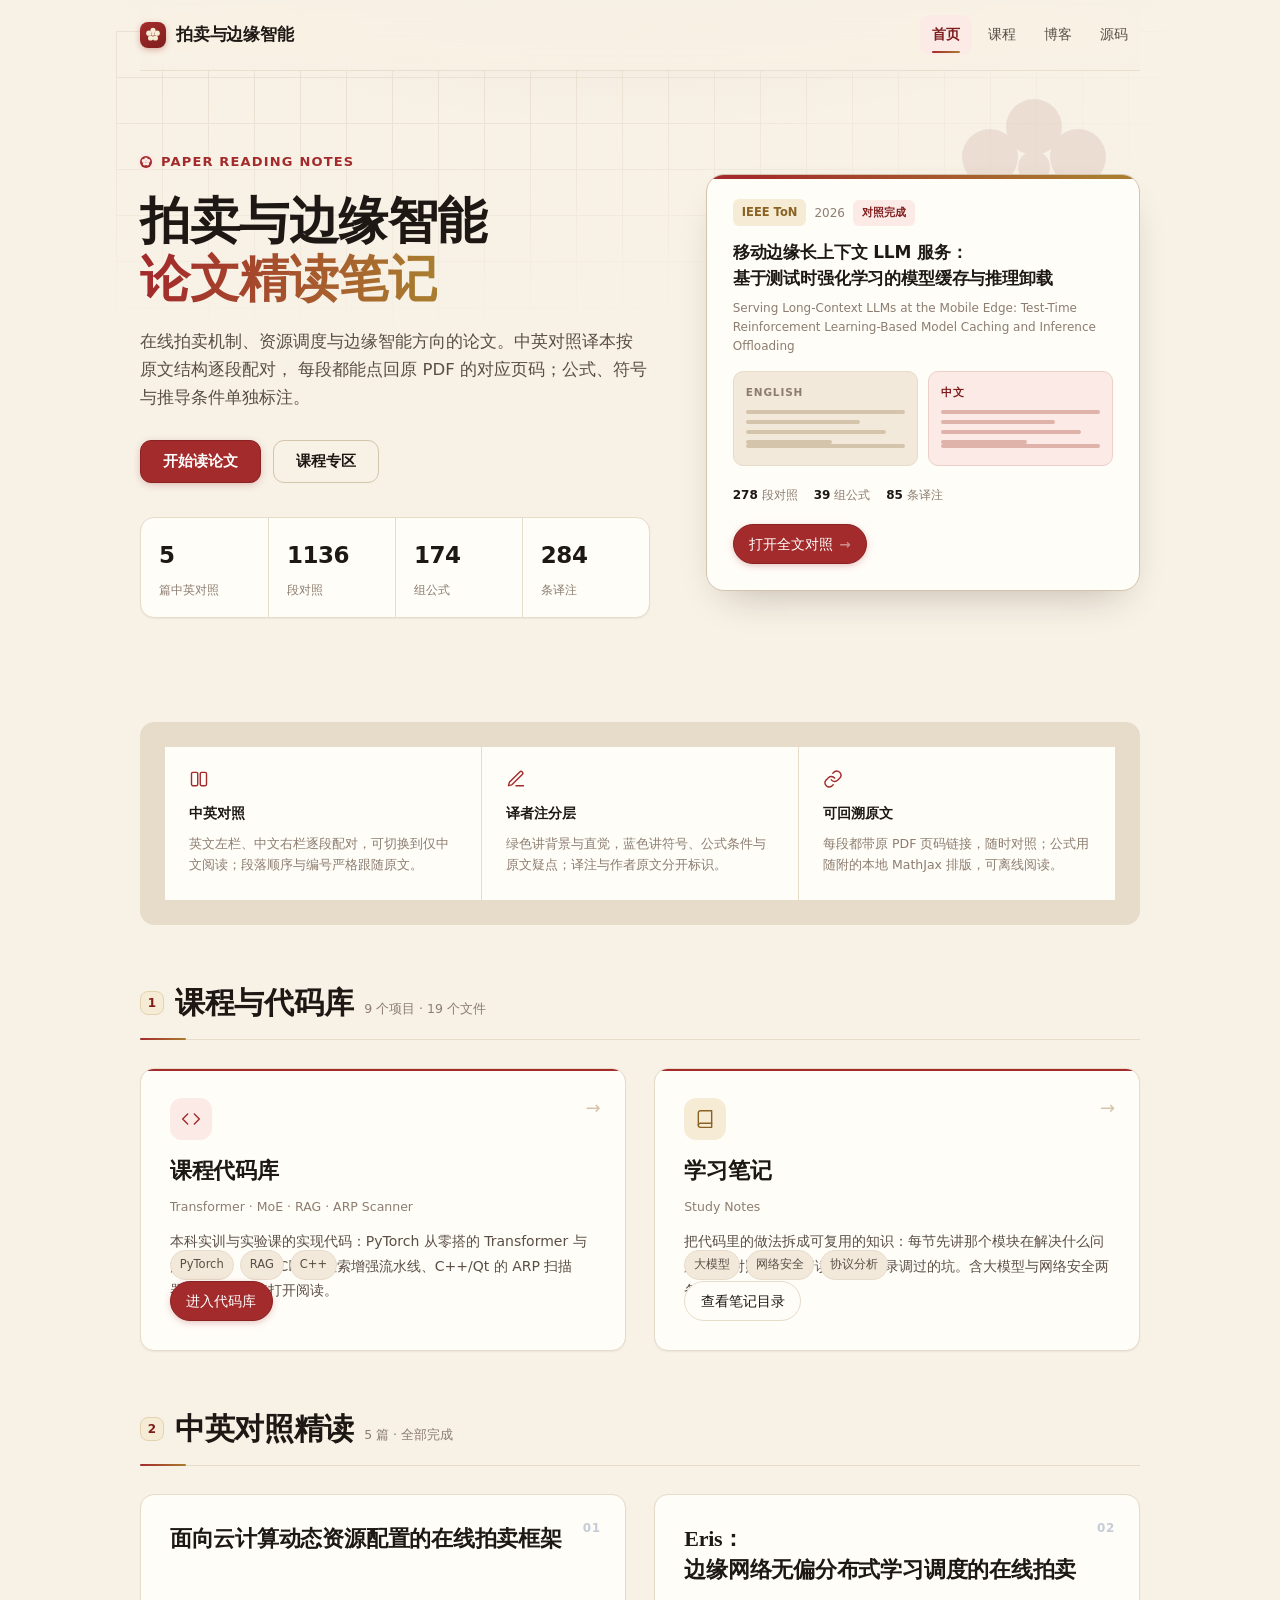
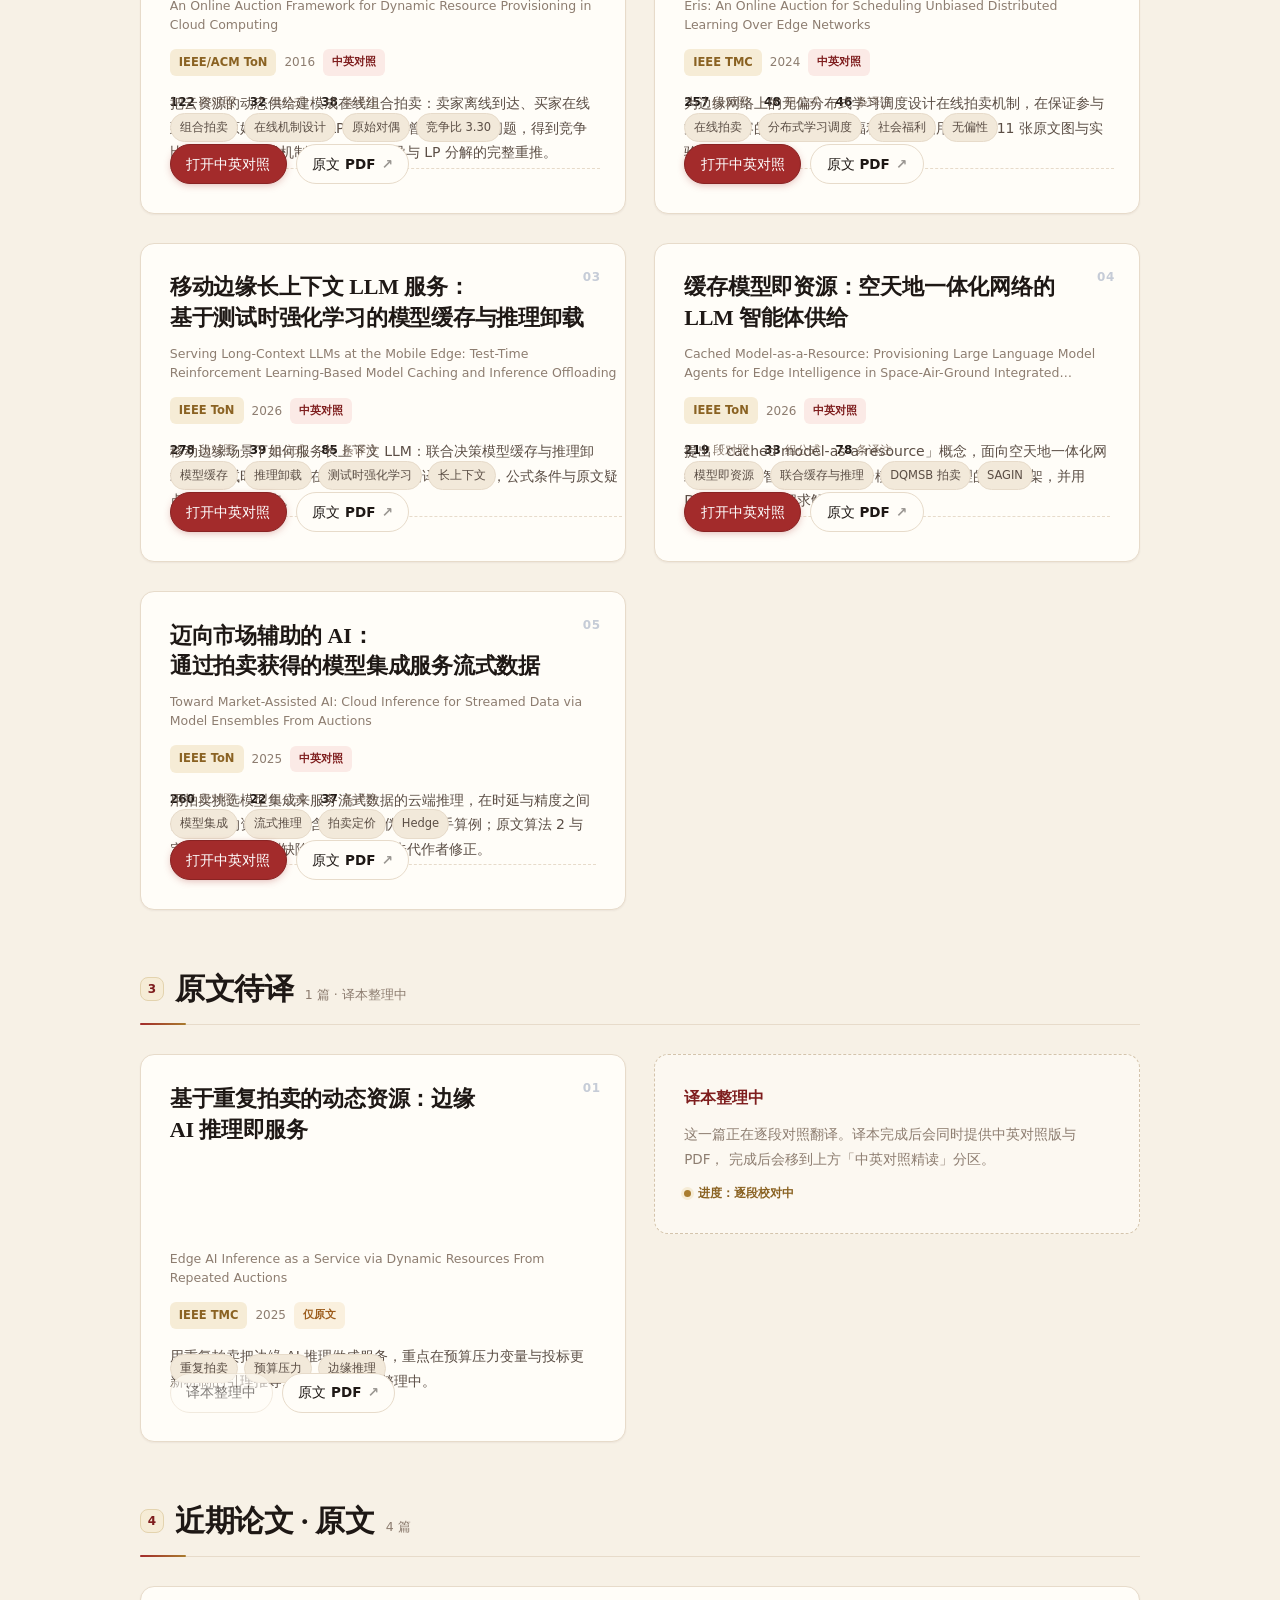
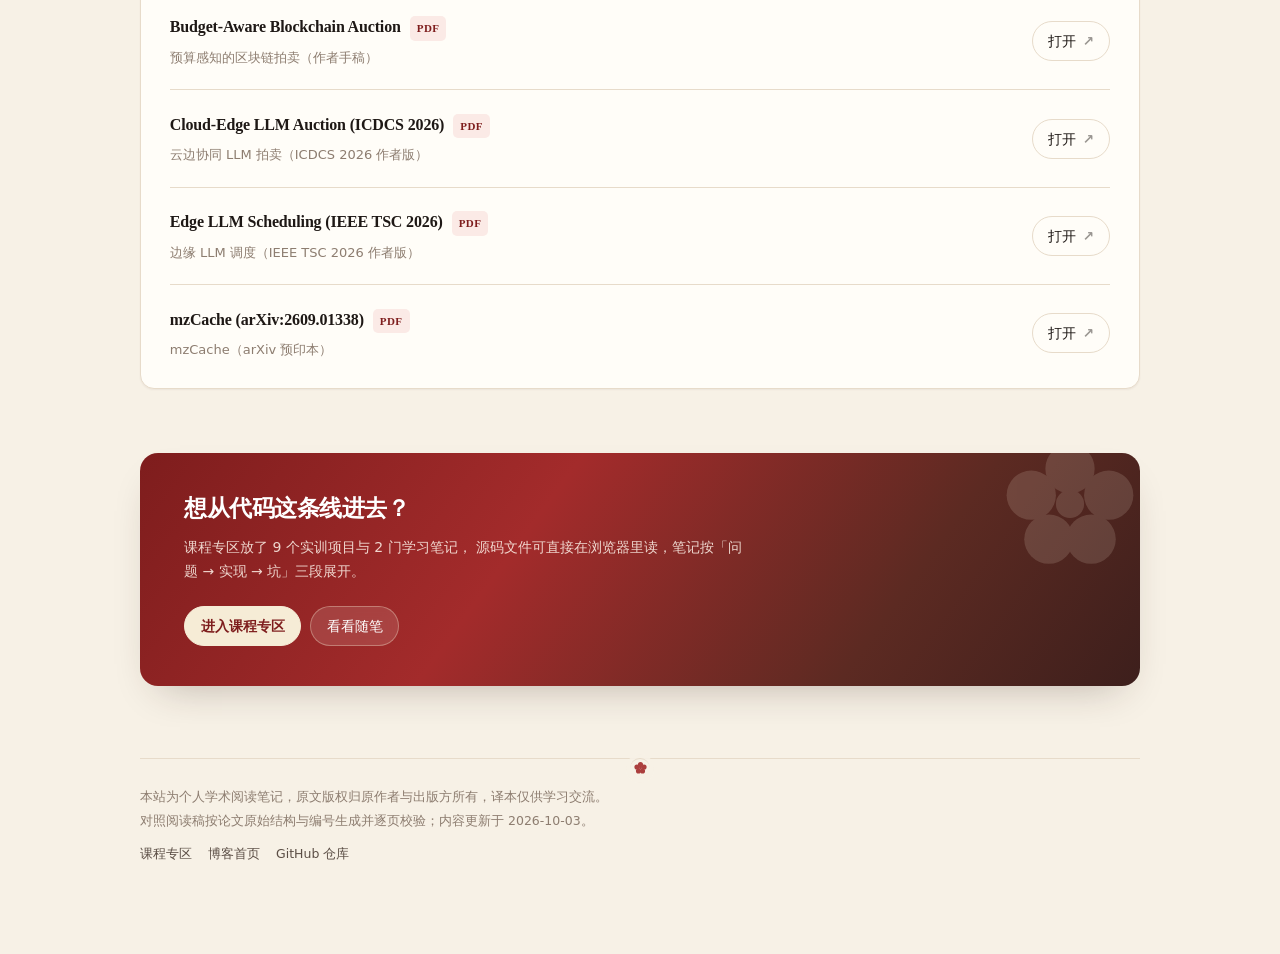
==== commit 28365930: "课程区扩充：新增 6 个课程方向，129 个文件全部可点开 从「本科」文件夹（实际位于 OneDrive/Desktop）筛出全部可公开内容并脱敏。  新增方向（原有 3 个 → 共 9 个）： - " ====
--- a/index.html
+++ b/index.html
@@ -301,11 +301,11 @@
           padding: 0 16px 60px;
         }
       }
-    </style><link rel="stylesheet" href="/_astro/index.DWghSetP.css"></head> <body> <div class="wrap">  <nav class="nav"><a class="brand" href="/"><span class="mark" aria-hidden="true"></span><span>拍卖与边缘智能</span></a><div class="nav-links"><a href="/" aria-current="page">首页</a><a href="/courses/">课程</a><a href="/blog/">博客</a><a href="https://github.com/sparrowren/sparrowren.github.io" target="_blank" rel="noopener">源码</a></div></nav> <header class="hero2"> <div> <div class="eyebrow">Paper Reading Notes</div> <h1>拍卖与边缘智能<br><span class="grad">论文精读笔记</span></h1> <p class="sub">
+    </style><link rel="stylesheet" href="/_astro/index.CMqIL5qB.css"></head> <body> <div class="wrap">  <nav class="nav"><a class="brand" href="/"><span class="mark" aria-hidden="true"></span><span>拍卖与边缘智能</span></a><div class="nav-links"><a href="/" aria-current="page">首页</a><a href="/courses/">课程</a><a href="/blog/">博客</a><a href="https://github.com/sparrowren/sparrowren.github.io" target="_blank" rel="noopener">源码</a></div></nav> <header class="hero2"> <div> <div class="eyebrow">Paper Reading Notes</div> <h1>拍卖与边缘智能<br><span class="grad">论文精读笔记</span></h1> <p class="sub">
 在线拍卖机制、资源调度与边缘智能方向的论文。中英对照译本按原文结构逐段配对，
         每段都能点回原 PDF 的对应页码；公式、符号与推导条件单独标注。
 </p> <div class="cta-row"> <a class="btn primary lg" href="#papers">开始读论文</a> <a class="btn ghost lg" href="/courses/">课程专区</a> </div> <div class="stats"> <span class="stat"><b>5</b>篇中英对照</span> <span class="stat"><b>1136</b>段对照</span> <span class="stat"><b>174</b>组公式</span> <span class="stat"><b>284</b>条译注</span> </div> </div> <aside class="spotlight"> <div class="meta"> <span class="venue">IEEE ToN</span> <span class="year">2026</span> <span class="badge on">对照完成</span> </div> <h3>移动边缘长上下文 LLM 服务：基于测试时强化学习的模型缓存与推理卸载</h3> <p class="en">Serving Long-Context LLMs at the Mobile Edge: Test-Time Reinforcement Learning-Based Model Caching and Inference Offloading</p> <div class="duo"> <div> <span>English</span> <i></i><i></i><i></i><i></i><i></i> </div> <div> <span>中文</span> <i></i><i></i><i></i><i></i><i></i> </div> </div> <div class="kv"> <span><b>278</b> 段对照</span> <span><b>39</b> 组公式</span> <span><b>85</b> 条译注</span> </div> <div class="btns"> <a class="btn primary" href="/papers/serving-longcontext/">
-打开全文对照<span class="arrow">→</span> </a> </div> </aside> </header> <section class="feats"> <div class="feat"> <svg class="ico" width="20" height="20" viewBox="0 0 24 24" fill="none" stroke="currentColor" stroke-width="1.7" stroke-linecap="round" stroke-linejoin="round" aria-hidden="true"><rect x="3" y="4" width="7.5" height="16" rx="1.6"></rect><rect x="13.5" y="4" width="7.5" height="16" rx="1.6"></rect></svg> <b>中英对照</b> <p>英文左栏、中文右栏逐段配对，可切换到仅中文阅读；段落顺序与编号严格跟随原文。</p> </div> <div class="feat"> <svg class="ico" width="20" height="20" viewBox="0 0 24 24" fill="none" stroke="currentColor" stroke-width="1.7" stroke-linecap="round" stroke-linejoin="round" aria-hidden="true"><path d="M12 20h9"></path><path d="M16.5 3.5a2.12 2.12 0 0 1 3 3L7 19l-4 1 1-4Z"></path></svg> <b>译者注分层</b> <p>绿色讲背景与直觉，蓝色讲符号、公式条件与原文疑点；译注与作者原文分开标识。</p> </div> <div class="feat"> <svg class="ico" width="20" height="20" viewBox="0 0 24 24" fill="none" stroke="currentColor" stroke-width="1.7" stroke-linecap="round" stroke-linejoin="round" aria-hidden="true"><path d="M10 13a5 5 0 0 0 7.5.5l3-3a5 5 0 0 0-7-7l-1.7 1.7"></path><path d="M14 11a5 5 0 0 0-7.5-.5l-3 3a5 5 0 0 0 7 7l1.7-1.7"></path></svg> <b>可回溯原文</b> <p>每段都带原 PDF 页码链接，随时对照；公式用随附的本地 MathJax 排版，可离线阅读。</p> </div> </section> <div class="sec"> <span class="num">1</span> <h2>课程与代码库</h2> <span class="count">3 个项目 · 9 个文件</span> </div> <div class="grid"> <article class="card door"> <span class="go" aria-hidden="true">→</span> <div class="ico-lg"> <svg width="20" height="20" viewBox="0 0 24 24" fill="none" stroke="currentColor" stroke-width="1.7" stroke-linecap="round" stroke-linejoin="round" aria-hidden="true"><path d="m16 18 6-6-6-6"></path><path d="m8 6-6 6 6 6"></path></svg> </div> <h3>课程代码库</h3> <p class="en">Transformer · MoE · RAG · ARP Scanner</p> <p class="desc">
+打开全文对照<span class="arrow">→</span> </a> </div> </aside> </header> <section class="feats"> <div class="feat"> <svg class="ico" width="20" height="20" viewBox="0 0 24 24" fill="none" stroke="currentColor" stroke-width="1.7" stroke-linecap="round" stroke-linejoin="round" aria-hidden="true"><rect x="3" y="4" width="7.5" height="16" rx="1.6"></rect><rect x="13.5" y="4" width="7.5" height="16" rx="1.6"></rect></svg> <b>中英对照</b> <p>英文左栏、中文右栏逐段配对，可切换到仅中文阅读；段落顺序与编号严格跟随原文。</p> </div> <div class="feat"> <svg class="ico" width="20" height="20" viewBox="0 0 24 24" fill="none" stroke="currentColor" stroke-width="1.7" stroke-linecap="round" stroke-linejoin="round" aria-hidden="true"><path d="M12 20h9"></path><path d="M16.5 3.5a2.12 2.12 0 0 1 3 3L7 19l-4 1 1-4Z"></path></svg> <b>译者注分层</b> <p>绿色讲背景与直觉，蓝色讲符号、公式条件与原文疑点；译注与作者原文分开标识。</p> </div> <div class="feat"> <svg class="ico" width="20" height="20" viewBox="0 0 24 24" fill="none" stroke="currentColor" stroke-width="1.7" stroke-linecap="round" stroke-linejoin="round" aria-hidden="true"><path d="M10 13a5 5 0 0 0 7.5.5l3-3a5 5 0 0 0-7-7l-1.7 1.7"></path><path d="M14 11a5 5 0 0 0-7.5-.5l-3 3a5 5 0 0 0 7 7l1.7-1.7"></path></svg> <b>可回溯原文</b> <p>每段都带原 PDF 页码链接，随时对照；公式用随附的本地 MathJax 排版，可离线阅读。</p> </div> </section> <div class="sec"> <span class="num">1</span> <h2>课程与代码库</h2> <span class="count">9 个项目 · 19 个文件</span> </div> <div class="grid"> <article class="card door"> <span class="go" aria-hidden="true">→</span> <div class="ico-lg"> <svg width="20" height="20" viewBox="0 0 24 24" fill="none" stroke="currentColor" stroke-width="1.7" stroke-linecap="round" stroke-linejoin="round" aria-hidden="true"><path d="m16 18 6-6-6-6"></path><path d="m8 6-6 6 6 6"></path></svg> </div> <h3>课程代码库</h3> <p class="en">Transformer · MoE · RAG · ARP Scanner</p> <p class="desc">
 本科实训与实验课的实现代码：PyTorch 从零搭的 Transformer 与混合专家、
         LangChain 检索增强流水线、C++/Qt 的 ARP 扫描器。文件可直接打开阅读。
 </p> <div class="tags"> <span class="tag">PyTorch</span> <span class="tag">RAG</span> <span class="tag">C++</span> </div> <div class="btns"> <a class="btn primary" href="/courses/">进入代码库</a> </div> </article> <article class="card door warm"> <span class="go" aria-hidden="true">→</span> <div class="ico-lg"> <svg width="20" height="20" viewBox="0 0 24 24" fill="none" stroke="currentColor" stroke-width="1.7" stroke-linecap="round" stroke-linejoin="round" aria-hidden="true"><path d="M4 19.5A2.5 2.5 0 0 1 6.5 17H20"></path><path d="M6.5 2H20v20H6.5A2.5 2.5 0 0 1 4 19.5v-15A2.5 2.5 0 0 1 6.5 2Z"></path></svg> </div> <h3>学习笔记</h3> <p class="en">Study Notes</p> <p class="desc">
@@ -321,7 +321,7 @@
 打开<span class="arrow">↗</span> </a> </div><div class="row" key="IEEE_TSC2026_EdgeLLM_Scheduling_Author_Version.pdf"> <div> <div class="t"> Edge LLM Scheduling (IEEE TSC 2026) <em>PDF</em> </div> <div class="s">边缘 LLM 调度（IEEE TSC 2026 作者版）</div> </div> <a class="btn go" href="/recent/IEEE_TSC2026_EdgeLLM_Scheduling_Author_Version.pdf" target="_blank" rel="noopener">
 打开<span class="arrow">↗</span> </a> </div><div class="row" key="mzCache_arXiv_2609.01338.pdf"> <div> <div class="t"> mzCache (arXiv:2609.01338) <em>PDF</em> </div> <div class="s">mzCache（arXiv 预印本）</div> </div> <a class="btn go" href="/recent/mzCache_arXiv_2609.01338.pdf" target="_blank" rel="noopener">
 打开<span class="arrow">↗</span> </a> </div> </div> <section class="cta-band"> <h2>想从代码这条线进去？</h2> <p>
-课程专区放了 3 个实训项目与 2 门学习笔记，
+课程专区放了 9 个实训项目与 2 门学习笔记，
       源码文件可直接在浏览器里读，笔记按「问题 → 实现 → 坑」三段展开。
 </p> <div class="btns"> <a class="btn solid" href="/courses/">进入课程专区</a> <a class="btn" href="/blog/">看看随笔</a> </div> </section> <footer>
 本站为个人学术阅读笔记，原文版权归原作者与出版方所有，译本仅供学习交流。<br>
--- a/_astro/index.CMqIL5qB.css
+++ b/_astro/index.CMqIL5qB.css
@@ -0,0 +1 @@
+:root{--bg: #f7f1e6;--bg-tint: rgba(163, 43, 43, .09);--surface: #fffdf8;--surface-2: #f2e9da;--ink: #1e1815;--ink-2: #5b4e45;--ink-3: #8d7d70;--line: #e7dbca;--line-2: #d4c4ac;--accent: #a32b2b;--accent-2: #7e1d1d;--accent-soft: #fbeae6;--gold: #a97c2f;--gold-2: #8a6222;--gold-soft: #f6ecd6;--ok: #3d7a4f;--ok-soft: #e9f2e9;--warn: #9c5c1c;--warn-soft: #faf0de;--sh-sm: 0 1px 2px rgba(60, 40, 30, .06);--sh-md: 0 4px 16px -6px rgba(60, 40, 30, .16);--sh-lg: 0 18px 40px -20px rgba(50, 30, 22, .32);--radius: 14px;--radius-sm: 9px;--maxw: 1080px;--font-display: "Source Han Serif SC", "Noto Serif SC", "Songti SC", "SimSun", Georgia, "Times New Roman", serif;--font-body: "Source Han Sans SC", "Noto Sans SC", "PingFang SC", "HarmonyOS Sans SC", "Microsoft YaHei", system-ui, -apple-system, "Segoe UI", sans-serif;--font-mono: "JetBrains Mono", ui-monospace, SFMono-Regular, Menlo, Consolas, "Liberation Mono", monospace;--fs-body: clamp(1rem, .97rem + .15vw, 1.0625rem);--fs-lead: clamp(1.0625rem, 1rem + .4vw, 1.25rem);--fs-h3: clamp(1.125rem, 1.03rem + .45vw, 1.375rem);--fs-h2: clamp(1.375rem, 1.15rem + 1.1vw, 1.875rem);--fs-h1: clamp(2rem, 1.3rem + 3vw, 3.25rem);--fs-display: clamp(2.25rem, 1.4rem + 3.8vw, 4rem);--lh-tight: 1.16;--lh-snug: 1.4;--lh-body: 1.85;--tracking-wide: .09em;--sp-3xs: clamp(.25rem, .23rem + .1vw, .3125rem);--sp-2xs: clamp(.5rem, .46rem + .2vw, .625rem);--sp-xs: clamp(.75rem, .7rem + .25vw, .9375rem);--sp-s: clamp(1rem, .93rem + .35vw, 1.25rem);--sp-m: clamp(1.5rem, 1.4rem + .5vw, 1.875rem);--sp-l: clamp(2rem, 1.86rem + .7vw, 2.5rem);--sp-xl: clamp(3rem, 2.8rem + 1vw, 3.75rem);--gutter: clamp(1.125rem, 4vw, 2.5rem);--measure: 36em}*{box-sizing:border-box}html{scroll-behavior:smooth;scroll-padding-top:84px;-webkit-text-size-adjust:100%}body{margin:0;color:var(--ink);background:var(--bg);background-image:radial-gradient(900px 400px at 50% -160px,var(--bg-tint),rgba(163,43,43,0) 72%);background-repeat:no-repeat;font-family:var(--font-body);font-size:var(--fs-body);line-height:var(--lh-body);-webkit-font-smoothing:antialiased;text-rendering:optimizeLegibility;font-variant-numeric:oldstyle-nums proportional-nums}a{color:inherit;text-underline-offset:.2em;text-decoration-thickness:1px}:where(a,button,input,[tabindex]):focus-visible{outline:2px solid color-mix(in oklab,var(--accent) 62%,transparent);outline-offset:2px;border-radius:6px}::selection{background:color-mix(in oklab,var(--accent) 22%,transparent);color:var(--ink)}.wrap{max-width:var(--maxw);margin:0 auto;padding:0 var(--gutter) 88px}.sr-only{position:absolute;width:1px;height:1px;padding:0;margin:-1px;overflow:hidden;clip:rect(0 0 0 0);white-space:nowrap;border:0}.nav{position:sticky;top:0;z-index:30;display:flex;align-items:center;justify-content:space-between;gap:16px;padding:15px 0;background:color-mix(in oklab,var(--bg) 86%,transparent);backdrop-filter:blur(14px) saturate(1.8);-webkit-backdrop-filter:blur(14px) saturate(1.8);border-bottom:1px solid color-mix(in oklab,var(--line) 80%,transparent)}@supports not (backdrop-filter: blur(1px)){.nav{background:var(--bg)}}.brand{display:flex;align-items:center;gap:10px;font-weight:640;letter-spacing:-.01em;text-decoration:none;white-space:nowrap}.brand .mark{width:26px;height:26px;border-radius:8px;position:relative;flex:none;box-shadow:0 2px 7px -1px #a32b2b73;background-image:url("data:image/svg+xml,%3Csvg xmlns='http://www.w3.org/2000/svg' viewBox='0 0 100 100'%3E%3Cg fill='%23f6ecd6'%3E%3Ccircle cx='50' cy='27' r='13'/%3E%3Ccircle cx='71' cy='41' r='13'/%3E%3Ccircle cx='62' cy='65' r='13'/%3E%3Ccircle cx='38' cy='65' r='13'/%3E%3Ccircle cx='29' cy='41' r='13'/%3E%3C/g%3E%3Ccircle cx='50' cy='46' r='8' fill='%23f6ecd6'/%3E%3C/svg%3E"),linear-gradient(150deg,var(--accent) 8%,var(--accent-2) 100%);background-repeat:no-repeat;background-size:78% 78%,auto;background-position:center,0 0}.nav-links{display:flex;align-items:center;gap:4px}.nav-links a{position:relative;color:var(--ink-2);text-decoration:none;font-size:14px;padding:7px 12px;border-radius:var(--radius-sm);transition:color .15s,background .15s}.nav-links a:hover{color:var(--accent);background:var(--accent-soft)}.nav-links a[aria-current=page]{color:var(--accent-2);font-weight:640;background:var(--accent-soft)}.nav-links a:after{content:"";position:absolute;left:12px;right:12px;bottom:2px;height:2px;border-radius:2px;background:linear-gradient(90deg,var(--accent),var(--gold));transform:scaleX(0);transform-origin:center;transition:transform .18s ease}.nav-links a:hover:after,.nav-links a[aria-current=page]:after{transform:scaleX(1)}.hero{padding:64px 0 44px}.eyebrow{display:inline-flex;align-items:center;gap:9px;font-size:.8125rem;font-weight:640;letter-spacing:var(--tracking-wide);color:var(--accent);text-transform:uppercase;margin-bottom:var(--sp-s)}.eyebrow:before{content:"";width:12px;height:12px;flex:none;border-radius:50%;background:var(--accent);background-image:url("data:image/svg+xml,%3Csvg xmlns='http://www.w3.org/2000/svg' viewBox='0 0 100 100'%3E%3Cg fill='%23fbeae6'%3E%3Ccircle cx='50' cy='27' r='15'/%3E%3Ccircle cx='71' cy='41' r='15'/%3E%3Ccircle cx='62' cy='65' r='15'/%3E%3Ccircle cx='38' cy='65' r='15'/%3E%3Ccircle cx='29' cy='41' r='15'/%3E%3C/g%3E%3Ccircle cx='50' cy='46' r='9' fill='%23fbeae6'/%3E%3C/svg%3E");background-repeat:no-repeat;background-size:100% 100%;box-shadow:0 0 0 3px var(--accent-soft)}h1{font-family:var(--font-display);font-size:var(--fs-h1);line-height:var(--lh-tight);margin:0 0 var(--sp-s);letter-spacing:-.01em;font-weight:700;text-wrap:balance;word-break:keep-all}.sub{color:var(--ink-2);font-size:var(--fs-lead);line-height:1.7;margin:0;max-width:32em;text-wrap:pretty}.stats{display:flex;gap:10px;flex-wrap:wrap;margin-top:32px}.stat{display:flex;align-items:baseline;gap:8px;background:var(--surface);border:1px solid var(--line);border-radius:12px;padding:12px 18px;font-size:12.5px;color:var(--ink-3);box-shadow:var(--sh-sm)}.stat b{font-size:20px;font-weight:660;color:var(--ink);letter-spacing:-.02em;font-variant-numeric:tabular-nums}.sec{display:flex;align-items:baseline;gap:11px;margin:var(--sp-xl) 0 var(--sp-m);padding-bottom:var(--sp-xs);border-bottom:1px solid var(--line);position:relative}.sec:after{content:"";position:absolute;left:0;bottom:-1px;width:46px;height:2px;border-radius:2px;background:linear-gradient(90deg,var(--accent),var(--gold))}.sec h2{font-family:var(--font-display);font-size:var(--fs-h2);font-weight:700;line-height:var(--lh-snug);margin:0;letter-spacing:-.01em;word-break:keep-all}.sec .count{font-size:12.5px;color:var(--ink-3)}.grid.narrow{grid-template-columns:minmax(0,1fr);max-width:calc(50% - var(--sp-m) / 2)}@media(max-width:860px){.grid.narrow{max-width:none}}.grid.split{grid-template-columns:repeat(2,minmax(0,1fr))}@media(max-width:860px){.grid.split{grid-template-columns:minmax(0,1fr)}}.pending-aside{display:grid;align-content:center;gap:10px;background:#fffdf899;border:1px dashed var(--line-2);border-radius:var(--radius);padding:var(--sp-m)}.pending-aside b{font-family:var(--font-display);font-size:15.5px;color:var(--accent-2)}.pending-aside p{margin:0;font-size:13.5px;line-height:var(--lh-body);color:var(--ink-3)}.pending-eta{display:flex;align-items:center;gap:7px;font-size:12px;font-weight:600;color:var(--gold-2)}.pending-eta .dot{width:7px;height:7px;border-radius:50%;background:var(--gold);box-shadow:0 0 0 3px var(--gold-soft)}.grid{display:grid;grid-template-columns:repeat(auto-fit,minmax(min(100%,20rem),1fr));gap:var(--sp-m);grid-auto-rows:auto}.card{position:relative;display:grid;grid-row:span 4;grid-template-rows:subgrid;gap:0;background:var(--surface);border:1px solid var(--line);border-radius:var(--radius);padding:var(--sp-m);box-shadow:var(--sh-sm);transition:border-color .2s,box-shadow .2s,transform .2s}@supports not (grid-template-rows: subgrid){.grid{grid-template-columns:repeat(2,minmax(0,1fr))}.card .btns{margin-top:auto}}.card:hover{border-color:var(--line-2);transform:translateY(-3px);box-shadow:var(--sh-lg)}.card:before{content:"";position:absolute;inset:-1px -1px auto;height:3px;border-radius:var(--radius) var(--radius) 0 0;background:var(--card-accent, var(--accent));opacity:0;transition:opacity .2s}.card:hover:before{opacity:1}.card .idx{position:absolute;top:22px;right:24px;font-size:12px;font-weight:600;color:#c6ccd7;letter-spacing:.05em;font-variant-numeric:tabular-nums}.card h3{margin:0 0 var(--sp-2xs);padding-right:38px;font-family:var(--font-display);font-size:var(--fs-h3);line-height:var(--lh-snug);font-weight:700;letter-spacing:-.01em;word-break:keep-all;text-wrap:pretty;min-height:0}.card .en{margin:0 0 var(--sp-xs);font-size:.78125rem;line-height:1.55;color:var(--ink-3);min-height:0;display:-webkit-box;-webkit-line-clamp:2;-webkit-box-orient:vertical;overflow:hidden}.card .meta{display:flex;gap:8px;flex-wrap:wrap;align-items:center;margin-bottom:15px}.badge{font-size:11px;font-weight:640;padding:3px 9px;border-radius:6px}.badge.on{background:var(--accent-soft);color:var(--accent-2)}.badge.off{background:var(--warn-soft);color:var(--warn)}.badge.soon{background:var(--gold-soft);color:var(--gold-2)}.venue{font-size:11.5px;font-weight:640;padding:3px 9px;border-radius:6px;background:var(--gold-soft);color:var(--gold-2)}.year{font-size:12px;color:var(--ink-3);font-variant-numeric:tabular-nums}.card p.desc{margin:0 0 var(--sp-s);font-size:.875rem;line-height:1.75;color:var(--ink-2);min-height:0;display:-webkit-box;-webkit-line-clamp:4;-webkit-box-orient:vertical;overflow:hidden}.cardstats{display:flex;gap:15px;flex-wrap:wrap;margin-bottom:15px;padding-bottom:14px;border-bottom:1px dashed var(--line)}.cardstats span{font-size:12px;color:var(--ink-3)}.cardstats b{color:var(--ink);font-weight:620;font-variant-numeric:tabular-nums}.tags{display:flex;gap:6px;flex-wrap:wrap;margin:0 0 20px}.tag{font-size:11.5px;padding:3px 9px;border-radius:99px;background:var(--surface-2);color:var(--ink-2);border:1px solid var(--line)}.btns{display:flex;gap:9px;flex-wrap:wrap;margin-top:auto}.btn{display:inline-flex;align-items:center;gap:6px;font-family:inherit;font-size:.84375rem;font-weight:550;line-height:1.2;min-height:40px;padding:.6em 1.15em;border-radius:999px;text-decoration:none;white-space:nowrap;border:1px solid var(--line);color:var(--ink);background:var(--surface);transition:background .15s,border-color .15s,color .15s,transform .15s}.btn:hover{background:var(--surface-2);border-color:var(--line-2)}.btn:active{transform:translateY(1px)}.btn.primary{background:var(--accent);border-color:color-mix(in oklab,var(--accent),#000 12%);color:#fff;box-shadow:0 2px 8px -2px #a32b2b66}.btn.primary:hover{background:color-mix(in oklab,var(--accent),#000 8%);border-color:color-mix(in oklab,var(--accent),#000 8%);color:#fff}.btn .arrow{opacity:.45}.btn[aria-disabled=true]{opacity:.55;cursor:not-allowed}.feats{display:grid;grid-template-columns:repeat(3,minmax(0,1fr));gap:1px;background:var(--line);border:1px solid var(--line);border-radius:var(--radius);overflow:hidden;margin-top:48px}.feat{background:var(--surface);padding:22px 24px 24px}.feat .ico{color:var(--accent);margin-bottom:12px;display:block}.feat b{display:block;font-size:14px;font-weight:620;margin-bottom:6px}.feat p{margin:0;font-size:12.5px;line-height:1.7;color:var(--ink-3)}.course-grid{display:grid;grid-template-columns:repeat(auto-fit,minmax(min(100%,19rem),1fr));gap:var(--sp-m)}.course{position:relative;display:grid;grid-row:span 7;grid-template-rows:subgrid;gap:0;background:var(--surface);border:1px solid var(--line);border-radius:var(--radius);padding:var(--sp-m);box-shadow:var(--sh-sm);transition:border-color .2s,box-shadow .2s,transform .2s}.course:hover{border-color:var(--line-2);transform:translateY(-3px);box-shadow:var(--sh-lg)}.course:after{content:"";position:absolute;left:0;top:22px;bottom:22px;width:3px;border-radius:0 3px 3px 0;background:linear-gradient(180deg,var(--gold),#8a6222)}.course .cno{font-size:11.5px;font-weight:660;letter-spacing:.08em;color:var(--gold-2);text-transform:uppercase;margin-bottom:10px}.course h3{margin:0 0 var(--sp-2xs);font-family:var(--font-display);font-size:var(--fs-h3);font-weight:700;letter-spacing:-.01em;line-height:var(--lh-snug);word-break:keep-all}.course .csub{margin:0 0 14px;font-size:13px;color:var(--ink-3)}.course p.cdesc{margin:0 0 16px;font-size:13.5px;line-height:1.75;color:var(--ink-2);flex:1}.course .cmeta{display:flex;gap:14px;flex-wrap:wrap;font-size:12px;color:var(--ink-3);margin-bottom:16px;padding-top:14px;border-top:1px dashed var(--line)}.course .cmeta b{color:var(--ink);font-weight:620;font-variant-numeric:tabular-nums}.course-bar{display:flex;align-items:center;justify-content:space-between;gap:14px;flex-wrap:wrap;margin-bottom:18px}.filters{display:flex;gap:6px;flex-wrap:wrap;padding:4px;background:var(--surface-2);border:1px solid var(--line);border-radius:11px}.chip{display:inline-flex;align-items:center;gap:6px;font:inherit;font-size:13px;font-weight:550;color:var(--ink-2);background:transparent;border:1px solid transparent;border-radius:8px;padding:6px 12px;cursor:pointer;transition:background .15s,color .15s,box-shadow .15s}.chip:hover{color:var(--ink);background:var(--surface)}.chip[aria-pressed=true]{color:var(--accent-2);background:var(--surface);box-shadow:var(--sh-sm)}.chip-n{font-size:11px;font-variant-numeric:tabular-nums;color:var(--ink-3);background:var(--surface);border:1px solid var(--line);border-radius:99px;padding:0 6px;min-width:20px;text-align:center}.chip[aria-pressed=true] .chip-n{color:var(--accent-2);border-color:#c9dbfb}.empty{background:var(--surface);border:1px dashed var(--line-2);border-radius:var(--radius);padding:34px 24px;text-align:center;color:var(--ink-3);font-size:14px;margin:0}.course-top{display:flex;align-items:center;justify-content:space-between;gap:10px;margin-bottom:10px}.proj-list{display:flex;flex-direction:column;gap:18px}.proj{display:flex;background:var(--surface);border:1px solid var(--line);border-radius:var(--radius);box-shadow:var(--sh-sm);overflow:hidden;transition:border-color .2s,box-shadow .2s}.proj:hover{border-color:var(--line-2);box-shadow:var(--sh-md)}.proj-bar{width:4px;flex:none}.proj-body{flex:1;min-width:0;padding:24px 26px 22px}.proj-head{display:flex;align-items:flex-start;justify-content:space-between;gap:16px;margin-bottom:12px}.proj-head h3{margin:4px 0 5px;font-family:var(--font-display);font-size:var(--fs-h3);font-weight:700;letter-spacing:-.01em;line-height:var(--lh-snug);word-break:keep-all}.proj-head .cno{font-size:11.5px;font-weight:600;letter-spacing:.06em;color:var(--ink-3);text-transform:uppercase}.file-count{flex:none;font-size:12px;color:var(--ink-3);background:var(--surface-2);border:1px solid var(--line);border-radius:99px;padding:4px 11px;font-variant-numeric:tabular-nums}.file-list{list-style:none;margin:16px 0 0;padding:0;border-top:1px solid var(--line)}.file-list li{border-bottom:1px solid var(--line)}.file-list li:last-child{border-bottom:none}.file-link{display:flex;align-items:center;gap:12px;padding:12px 2px;text-decoration:none;transition:background .15s}.file-link:hover{background:var(--surface-2)}.file-link:hover .file-main b{color:var(--accent)}.lang{flex:none;width:52px;font-size:10.5px;font-weight:650;text-align:center;border-radius:5px;padding:3px 0;letter-spacing:.02em}.lang-python{background:#fff4e0;color:#9a5b12}.lang-java{background:#f8e3e0;color:#a03a2a}.lang-cpp{background:#f6e6dc;color:#8a4a2a}.lang-c{background:#f1ece4;color:#5b4e45}.file-main{flex:1;min-width:0;display:flex;flex-direction:column;gap:2px}.file-main b{font-size:14px;font-weight:570;color:var(--ink);transition:color .15s}.file-desc{font-size:12.5px;color:var(--ink-3);line-height:1.6}.file-link .arrow{flex:none;color:var(--ink-3);font-size:13px;opacity:0;transition:opacity .15s,transform .15s}.file-link:hover .arrow{opacity:1;transform:translate(1px,-1px)}.list{background:var(--surface);border:1px solid var(--line);border-radius:var(--radius);padding:6px var(--sp-m);box-shadow:var(--sh-sm)}.row{display:flex;align-items:center;justify-content:space-between;gap:var(--sp-m);padding:var(--sp-s) 0;border-bottom:1px solid var(--line);transition:background .15s}.row:last-child{border-bottom:none}.row .t{font-family:var(--font-display);font-size:1rem;font-weight:700;letter-spacing:-.01em}.row .s{font-size:.8125rem;color:var(--ink-3);margin-top:4px}.row .go{flex:none}.notice{display:flex;gap:12px;align-items:flex-start;background:var(--gold-soft);border:1px solid #e3d3ae;border-radius:12px;padding:14px 18px;font-size:13px;line-height:1.7;color:var(--gold-2);margin-top:20px}.notice svg{flex:none;margin-top:2px}footer{position:relative;margin-top:72px;padding-top:26px;border-top:1px solid var(--line);font-size:12.5px;color:var(--ink-3);line-height:1.9}footer:before{content:"";position:absolute;top:-1px;left:50%;transform:translate(-50%);width:20px;height:20px;border-radius:50%;background:var(--bg);border-top:1px solid var(--line);background-image:url("data:image/svg+xml,%3Csvg xmlns='http://www.w3.org/2000/svg' viewBox='0 0 100 100'%3E%3Cg fill='%23a32b2b'%3E%3Ccircle cx='50' cy='27' r='15'/%3E%3Ccircle cx='71' cy='41' r='15'/%3E%3Ccircle cx='62' cy='65' r='15'/%3E%3Ccircle cx='38' cy='65' r='15'/%3E%3Ccircle cx='29' cy='41' r='15'/%3E%3C/g%3E%3Ccircle cx='50' cy='46' r='9' fill='%23a32b2b'/%3E%3C/svg%3E");background-repeat:no-repeat;background-size:84% 84%;background-position:center;box-shadow:0 0 0 4px var(--bg);opacity:.9}.foot-links{display:flex;gap:16px;flex-wrap:wrap;margin-top:10px}.foot-links a{color:var(--ink-2);text-decoration:none}.foot-links a:hover{color:var(--accent)}.hero2{position:relative;display:grid;grid-template-columns:minmax(0,1.08fr) minmax(0,.92fr);gap:56px;align-items:center;padding:76px 0 56px}.hero2:before{content:"";position:absolute;inset:-40px -24px auto;height:460px;z-index:-1;background-image:linear-gradient(var(--line) 1px,transparent 1px),linear-gradient(90deg,var(--line) 1px,transparent 1px);background-size:46px 46px;mask-image:radial-gradient(115% 88% at 22% 0%,#000 22%,transparent 76%);-webkit-mask-image:radial-gradient(115% 88% at 22% 0%,#000 22%,transparent 76%);opacity:.7;pointer-events:none}.hero2:after{content:"";position:absolute;top:4px;right:6px;width:200px;height:200px;z-index:-1;pointer-events:none;opacity:.085;background:url("data:image/svg+xml,%3Csvg xmlns='http://www.w3.org/2000/svg' viewBox='0 0 100 100'%3E%3Cg fill='%237e1d1d'%3E%3Ccircle cx='50' cy='26' r='14'/%3E%3Ccircle cx='72' cy='41' r='14'/%3E%3Ccircle cx='62' cy='66' r='14'/%3E%3Ccircle cx='38' cy='66' r='14'/%3E%3Ccircle cx='28' cy='41' r='14'/%3E%3C/g%3E%3Ccircle cx='50' cy='46' r='8' fill='%237e1d1d'/%3E%3C/svg%3E") no-repeat center / contain}.hero2 .eyebrow{margin-bottom:18px}.hero2 h1{font-size:clamp(32px,4.6vw,50px);margin-bottom:20px}.grad{color:var(--accent)}@supports ((background-clip: text) or (-webkit-background-clip: text)){.grad{background:linear-gradient(96deg,var(--accent) 6%,var(--gold) 96%);-webkit-background-clip:text;background-clip:text;color:transparent}}@media(forced-colors:active){.grad{color:CanvasText}}.hero2 .sub{max-width:600px;font-size:16.5px;margin-bottom:28px}.cta-row{display:flex;gap:12px;flex-wrap:wrap;margin-bottom:34px}.btn.lg{font-size:14.5px;font-weight:600;padding:12px 22px;border-radius:11px}.btn.ghost{background:transparent;border-color:var(--line-2);color:var(--ink)}.btn.ghost:hover{background:var(--surface);border-color:var(--accent);color:var(--accent)}.hero2 .stats{display:grid;grid-template-columns:repeat(4,minmax(0,1fr));gap:0;margin-top:0;background:var(--surface);border:1px solid var(--line);border-radius:var(--radius);box-shadow:var(--sh-sm);overflow:hidden}.hero2 .stat{flex-direction:column;align-items:flex-start;gap:2px;background:transparent;border:none;border-radius:0;box-shadow:none;padding:16px 18px;font-size:12px}.hero2 .stat+.stat{border-left:1px solid var(--line)}.hero2 .stat b{font-size:23px}.spotlight{position:relative;background:var(--surface);border:1px solid var(--line-2);border-radius:18px;padding:24px 26px 26px;box-shadow:var(--sh-lg);overflow:hidden;transition:transform .25s,box-shadow .25s}.spotlight:hover{transform:translateY(-4px)}.spotlight:after{content:"";position:absolute;inset:0 0 auto;height:4px;background:linear-gradient(92deg,var(--accent) 10%,var(--gold) 90%)}.duo{display:grid;grid-template-columns:1fr 1fr;gap:10px;margin:16px 0 18px}.duo div{border:1px solid var(--line);border-radius:10px;padding:11px 12px;background:var(--surface-2)}.duo div:last-child{background:var(--accent-soft);border-color:#eccfc8}.duo span{display:block;font-size:10.5px;font-weight:700;letter-spacing:.08em;color:var(--ink-3);margin-bottom:7px;text-transform:uppercase}.duo div:last-child span{color:var(--accent-2)}.duo i{display:block;height:4px;border-radius:3px;background:var(--line-2);margin-bottom:6px}.duo div:last-child i{background:#dfb3a9}.duo i:nth-child(3){width:72%}.duo i:nth-child(4){width:88%}.duo i:nth-child(5){width:54%;margin-bottom:0}.spotlight .meta{display:flex;gap:8px;flex-wrap:wrap;align-items:center;margin-bottom:14px}.spotlight h3{margin:0 0 8px;font-size:17px;word-break:keep-all;line-height:1.5;font-weight:650;letter-spacing:-.01em;text-wrap:pretty}.spotlight .en{margin:0 0 12px;font-size:12px;line-height:1.55;color:var(--ink-3)}.spotlight .kv{display:flex;gap:16px;flex-wrap:wrap;font-size:12px;color:var(--ink-3);margin-bottom:18px}.spotlight .kv b{color:var(--ink);font-weight:620;font-variant-numeric:tabular-nums}.sec .num{display:inline-grid;place-items:center;width:24px;height:24px;flex:none;border-radius:8px;background:var(--gold-soft);color:var(--accent-2);border:1px solid #e3d3ae;font-size:12px;font-weight:700;font-variant-numeric:tabular-nums;align-self:center}.door{position:relative;overflow:hidden}.door:before{opacity:1;height:3px}.door .ico-lg{display:grid;place-items:center;width:42px;height:42px;border-radius:12px;margin-bottom:16px;background:var(--accent-soft);color:var(--accent)}.door.warm .ico-lg{background:var(--gold-soft);color:var(--gold-2)}.door .en{min-height:0;-webkit-line-clamp:1;margin-bottom:13px}.door h3{min-height:0;padding-right:26px}.door p.desc{min-height:0;-webkit-line-clamp:3;margin-bottom:18px}.door .go{position:absolute;top:22px;right:24px;color:var(--line-2);font-size:18px;transition:transform .22s,color .22s}.door:hover .go{transform:translate(4px);color:var(--accent)}.row .t{display:flex;align-items:baseline;gap:9px;flex-wrap:wrap}.row .t em{font-style:normal;font-size:11px;font-weight:700;letter-spacing:.04em;color:var(--accent-2);background:var(--accent-soft);padding:2px 7px;border-radius:5px}.cta-band{position:relative;margin-top:64px;border-radius:18px;padding:40px 44px;background:linear-gradient(126deg,#7e1d1d,#a32b2b 38%,#5c2a22 74%,#3d1f1c);color:#fff;box-shadow:var(--sh-lg);overflow:hidden}.cta-band:after{content:"";position:absolute;top:-30px;right:-18px;width:176px;height:176px;pointer-events:none;opacity:.15;background:url("data:image/svg+xml,%3Csvg xmlns='http://www.w3.org/2000/svg' viewBox='0 0 100 100'%3E%3Cg fill='%23f6ecd6'%3E%3Ccircle cx='50' cy='26' r='14'/%3E%3Ccircle cx='72' cy='41' r='14'/%3E%3Ccircle cx='62' cy='66' r='14'/%3E%3Ccircle cx='38' cy='66' r='14'/%3E%3Ccircle cx='28' cy='41' r='14'/%3E%3C/g%3E%3Ccircle cx='50' cy='46' r='8' fill='%23f6ecd6'/%3E%3C/svg%3E") no-repeat center / contain}.cta-band h2{margin:0 0 10px;font-size:23px;word-break:keep-all;font-weight:660;letter-spacing:-.02em}.cta-band p{margin:0 0 22px;font-size:14px;line-height:1.75;color:#fff5ebd9;max-width:560px;position:relative}.cta-band .btns{margin-top:0;position:relative}.cta-band .btn{background:#fff5eb21;border-color:#f6ecd657;color:#fff;backdrop-filter:blur(6px)}.cta-band .btn:hover{background:#fff5eb3d;border-color:#f6ecd699}.cta-band .btn.solid{background:#f6ecd6;border-color:#f6ecd6;color:var(--accent-2);font-weight:620}.cta-band .btn.solid:hover{background:#fff;border-color:#fff;color:var(--accent-2)}@media(max-width:860px){.grid,.course-grid{grid-template-columns:minmax(0,1fr)}.feats{grid-template-columns:1fr}.hero2{grid-template-columns:minmax(0,1fr);gap:36px;padding:52px 0 40px}.hero2 .stats{grid-template-columns:repeat(2,minmax(0,1fr))}.hero2 .stat:nth-child(3){border-left:none}.hero2 .stat:nth-child(n+3){border-top:1px solid var(--line)}.cta-band{padding:32px 28px}}@media(max-width:600px){.wrap{padding:0 16px 60px}.hero{padding:40px 0 30px}.hero2{padding:40px 0 32px}.sec{margin:44px 0 18px}.card,.course{padding:22px 20px}.list{padding:4px 16px}.nav-links{gap:2px}.nav-links a{padding:6px 9px;font-size:13px}.feats{margin-top:34px}.feat{padding:18px 18px 20px}.card h3,.card .en,.card p.desc{min-height:0}.card .en,.card p.desc{display:block;-webkit-line-clamp:unset;overflow:visible}.brand span:not(.mark){display:none}.duo{gap:8px}.duo div{padding:9px 10px}.door .en,.door p.desc{-webkit-line-clamp:unset}.cta-band h2{font-size:20px}}@media(prefers-reduced-motion:reduce){*,*:before,*:after{animation-duration:.01ms!important;animation-iteration-count:1!important;transition-duration:.01ms!important}html{scroll-behavior:auto}}@media(forced-colors:active){.card,.course,.proj,.row,.btn{border:1px solid ButtonText}.grad,.eyebrow,.sec h2{color:CanvasText}}.b-hero{position:relative;display:grid;grid-template-columns:minmax(0,1.05fr) minmax(0,.95fr);gap:var(--sp-l);align-items:end;padding:clamp(2.75rem,6vw,4.5rem) 0 clamp(2rem,4vw,3rem);overflow:hidden}.b-hero:after{content:"";position:absolute;top:-78px;right:-52px;width:210px;height:210px;background-image:url("data:image/svg+xml,%3Csvg xmlns='http://www.w3.org/2000/svg' viewBox='0 0 100 100'%3E%3Cg fill='%23a32b2b'%3E%3Ccircle cx='50' cy='27' r='15'/%3E%3Ccircle cx='71' cy='41' r='15'/%3E%3Ccircle cx='62' cy='65' r='15'/%3E%3Ccircle cx='38' cy='65' r='15'/%3E%3Ccircle cx='29' cy='41' r='15'/%3E%3C/g%3E%3Ccircle cx='50' cy='46' r='9' fill='%23a32b2b'/%3E%3C/svg%3E");background-repeat:no-repeat;background-size:100% 100%;opacity:.07;pointer-events:none}.b-hero h1{font-family:var(--font-display);font-size:var(--fs-display);line-height:var(--lh-tight);letter-spacing:-.01em;text-wrap:balance;word-break:keep-all;margin:14px 0 0}.b-hero .sub{font-size:var(--fs-lead);color:var(--ink-2);line-height:var(--lh-body);max-width:34em;margin-top:18px}.b-ledger{position:relative;background:var(--surface);border:1px solid var(--line-2);border-radius:18px;padding:22px 24px;box-shadow:var(--sh-md)}.b-ledger:before{content:"";position:absolute;left:24px;right:24px;top:52px;height:1px;background:var(--line)}.b-ledger dl{position:relative;display:grid;grid-template-columns:repeat(3,minmax(0,1fr));gap:var(--sp-s);margin:0}.b-ledger dt{font-size:11.5px;letter-spacing:var(--tracking-wide);text-transform:uppercase;color:var(--ink-3)}.b-ledger dd{margin:6px 0 0;font-family:var(--font-display);font-size:26px;font-weight:700;line-height:1.1;color:var(--accent)}.b-ledger .stamp{margin-top:18px;padding-top:14px;border-top:1px dashed var(--line-2);font-size:12.5px;color:var(--ink-3);line-height:1.75}.b-feature{position:relative;display:grid;gap:16px;background:linear-gradient(158deg,#fffdf8,#fbf4e6);border:1px solid var(--line-2);border-radius:20px;padding:clamp(1.5rem,3vw,2.25rem);box-shadow:var(--sh-md);text-decoration:none;color:inherit;overflow:hidden;transition:transform .22s,box-shadow .22s,border-color .22s}.b-feature:hover{transform:translateY(-2px);box-shadow:var(--sh-lg);border-color:var(--accent)}.b-feature:before{content:"";position:absolute;left:0;top:26px;bottom:26px;width:4px;border-radius:0 4px 4px 0;background:linear-gradient(180deg,var(--accent),var(--gold))}.b-feature .kicker{display:flex;align-items:center;gap:10px;font-size:11.5px;font-weight:700;letter-spacing:var(--tracking-wide);text-transform:uppercase;color:var(--gold-2)}.b-feature h2{font-family:var(--font-display);font-size:var(--fs-h2);line-height:var(--lh-snug);letter-spacing:-.01em;text-wrap:balance;word-break:keep-all;margin:0;color:var(--ink)}.b-feature p{font-size:15px;line-height:var(--lh-body);color:var(--ink-2);max-width:var(--measure);margin:0}.b-feature .meta{display:flex;align-items:center;gap:14px;flex-wrap:wrap;font-size:12.5px;color:var(--ink-3)}.b-feature .meta b{font-family:var(--font-mono);font-size:12px;color:var(--accent-2);background:var(--accent-soft);padding:2px 8px;border-radius:999px;font-weight:600}.b-list{display:grid;gap:0;margin-top:var(--sp-s)}.b-item{position:relative;display:grid;grid-template-columns:7.5rem minmax(0,1fr);gap:var(--sp-m);padding:var(--sp-m) 0;border-bottom:1px solid var(--line);text-decoration:none;color:inherit;transition:background .16s}.b-item:last-child{border-bottom:none}.b-item:hover .b-item-t{color:var(--accent)}.b-item .date{font-family:var(--font-mono);font-size:12px;letter-spacing:.02em;color:var(--ink-3);padding-top:4px}.b-item-t{font-family:var(--font-display);font-size:var(--fs-h3);font-weight:700;line-height:var(--lh-snug);letter-spacing:-.01em;margin:0;text-wrap:balance;word-break:keep-all;transition:color .16s}.b-item-s{font-size:14.5px;line-height:var(--lh-body);color:var(--ink-2);margin:8px 0 0;max-width:var(--measure)}.b-tags{display:flex;gap:7px;flex-wrap:wrap;margin-top:12px}.b-tags span{font-size:11.5px;font-weight:600;letter-spacing:.02em;color:var(--gold-2);background:var(--gold-soft);border:1px solid #e7d7b2;border-radius:999px;padding:2px 10px}.b-blank{display:grid;gap:10px;border:1px dashed var(--line-2);border-radius:16px;padding:var(--sp-m);background:#fffdf880}.b-blank b{font-family:var(--font-display);font-size:15.5px;color:var(--ink-2);font-weight:700}.b-blank p{margin:0;font-size:13.5px;line-height:var(--lh-body);color:var(--ink-3);max-width:var(--measure)}.b-note{display:flex;gap:14px;align-items:flex-start;background:var(--gold-soft);border:1px solid #e3d3ae;border-radius:14px;padding:16px 20px;margin-top:var(--sp-l)}.b-note .ic{flex:none;width:26px;height:26px;border-radius:8px;background:linear-gradient(150deg,var(--gold),var(--gold-2));color:#fffdf8;display:grid;place-items:center;font-size:14px;font-weight:700}.b-note b{display:block;font-size:14px;color:var(--gold-2);margin-bottom:3px}.b-note p{margin:0;font-size:13px;line-height:1.8;color:var(--gold-2)}@media(max-width:860px){.b-hero{grid-template-columns:minmax(0,1fr);align-items:start;gap:var(--sp-m)}.b-item{grid-template-columns:minmax(0,1fr);gap:8px}.b-item .date{padding-top:0}}.course-bar-note{font-size:12.5px;color:var(--ink-3);white-space:nowrap}.doc-fold{margin-top:var(--sp-s);border:1px solid var(--line);border-radius:var(--radius-sm);background:#fffdf899;overflow:hidden}.doc-fold>summary{cursor:pointer;list-style:none;display:flex;align-items:center;gap:10px;padding:11px 16px;font-size:13.5px;font-weight:640;color:var(--ink-2);user-select:none;transition:background .15s,color .15s}.doc-fold>summary::-webkit-details-marker{display:none}.doc-fold>summary:before{content:"";width:0;height:0;flex:none;border-left:5px solid var(--gold);border-top:4px solid transparent;border-bottom:4px solid transparent;transition:transform .18s}.doc-fold[open]>summary:before{transform:rotate(90deg)}.doc-fold>summary:hover{background:var(--gold-soft);color:var(--gold-2)}.doc-fold .doc-n{margin-left:auto;font-size:11.5px;font-weight:600;color:var(--gold-2);background:var(--gold-soft);border:1px solid #e7d7b2;border-radius:999px;padding:1px 9px}.doc-fold[open] .doc-n{background:transparent}.doc-list{list-style:none;margin:0;padding:4px 10px 10px;display:grid;grid-template-columns:repeat(auto-fit,minmax(min(100%,20rem),1fr));gap:2px 14px;border-top:1px solid var(--line)}.doc-link{display:flex;align-items:center;gap:9px;padding:7px 8px;border-radius:7px;text-decoration:none;color:var(--ink-2);font-size:13.5px;line-height:1.5;transition:background .14s,color .14s}.doc-link:hover{background:var(--accent-soft);color:var(--accent)}.doc-title{flex:1;min-width:0;overflow:hidden;text-overflow:ellipsis;white-space:nowrap}.doc-kb{flex:none;font-family:var(--font-mono);font-size:11px;color:var(--ink-3)}.ext{flex:none;width:38px;text-align:center;font-family:var(--font-mono);font-size:9.5px;font-weight:650;text-transform:uppercase;letter-spacing:.01em;border-radius:4px;padding:2px 0;background:#f1ece4;color:#5b4e45}.ext-pdf{background:#f8e3e0;color:#a03a2a}.ext-docx,.ext-doc{background:#e4ecf2;color:#3d5f77}.ext-gz{background:var(--gold-soft);color:var(--gold-2)}@media(max-width:640px){.course-bar-note{display:none}}
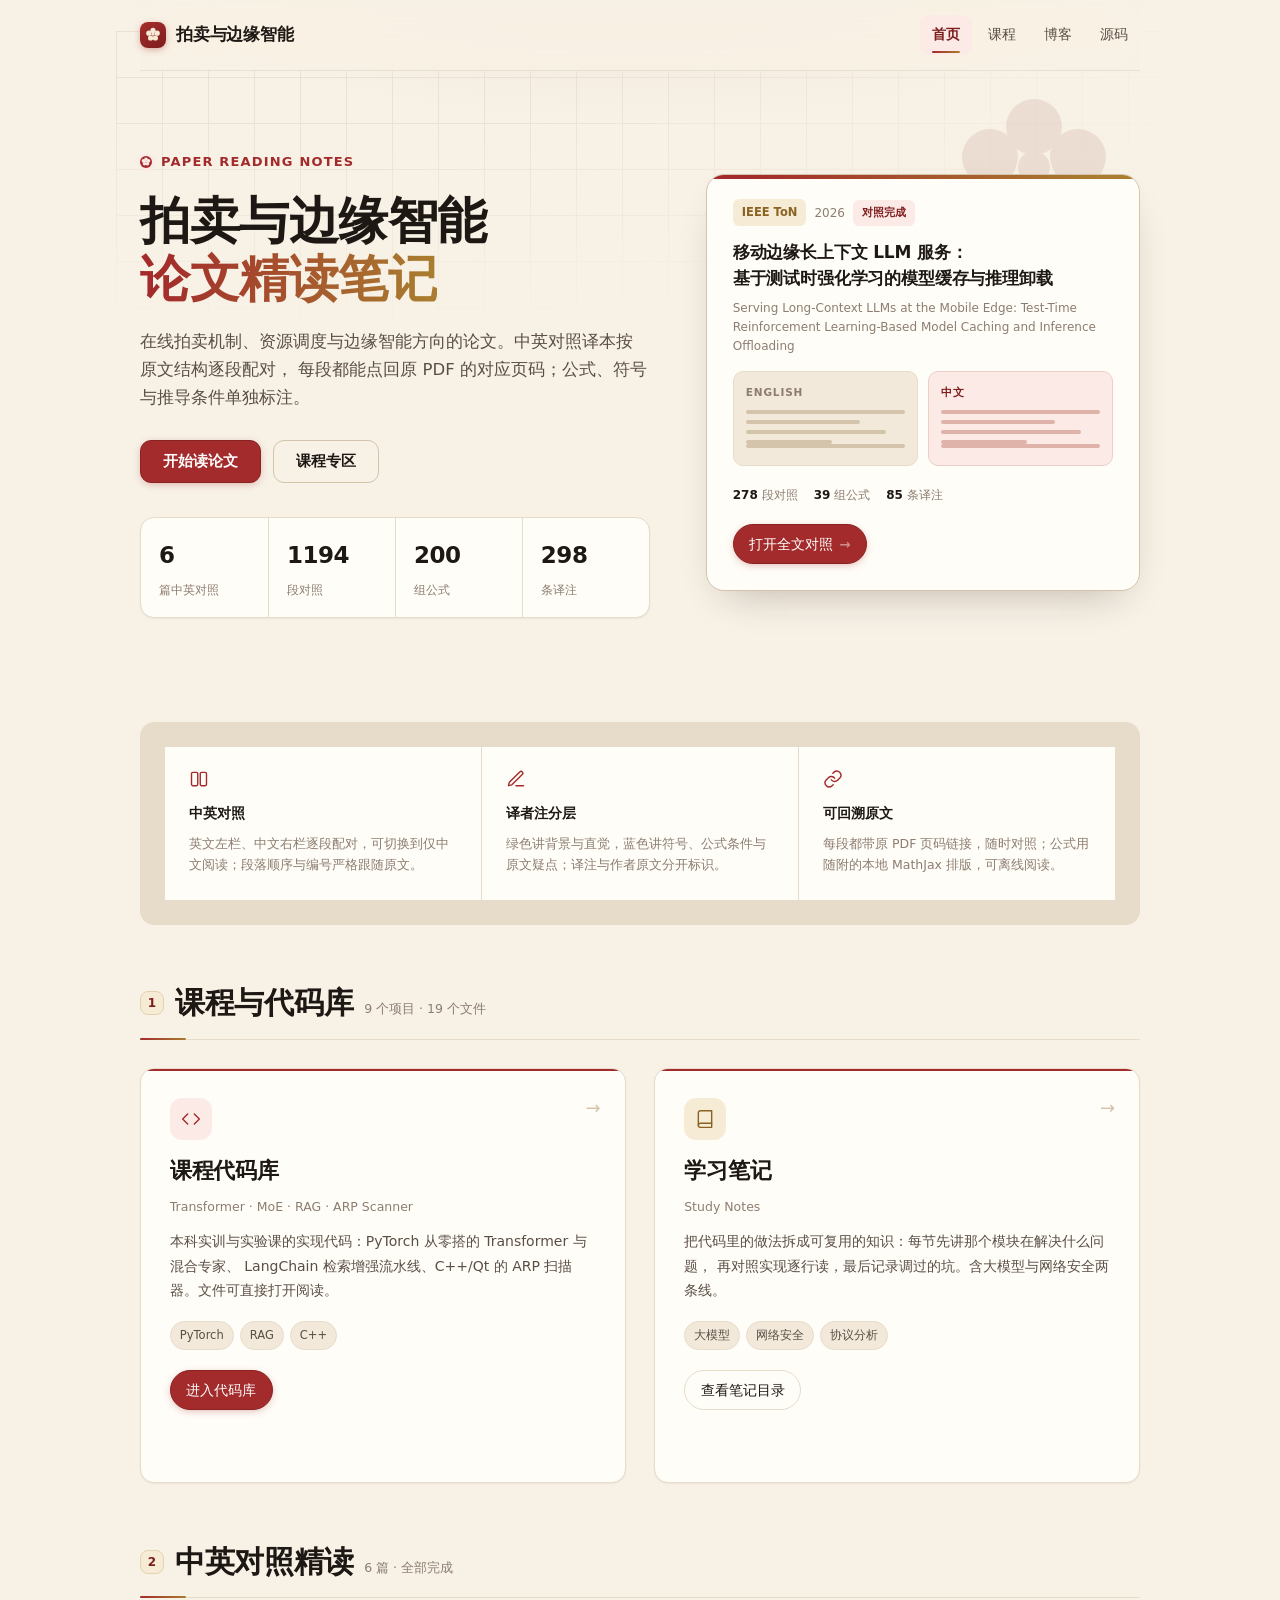
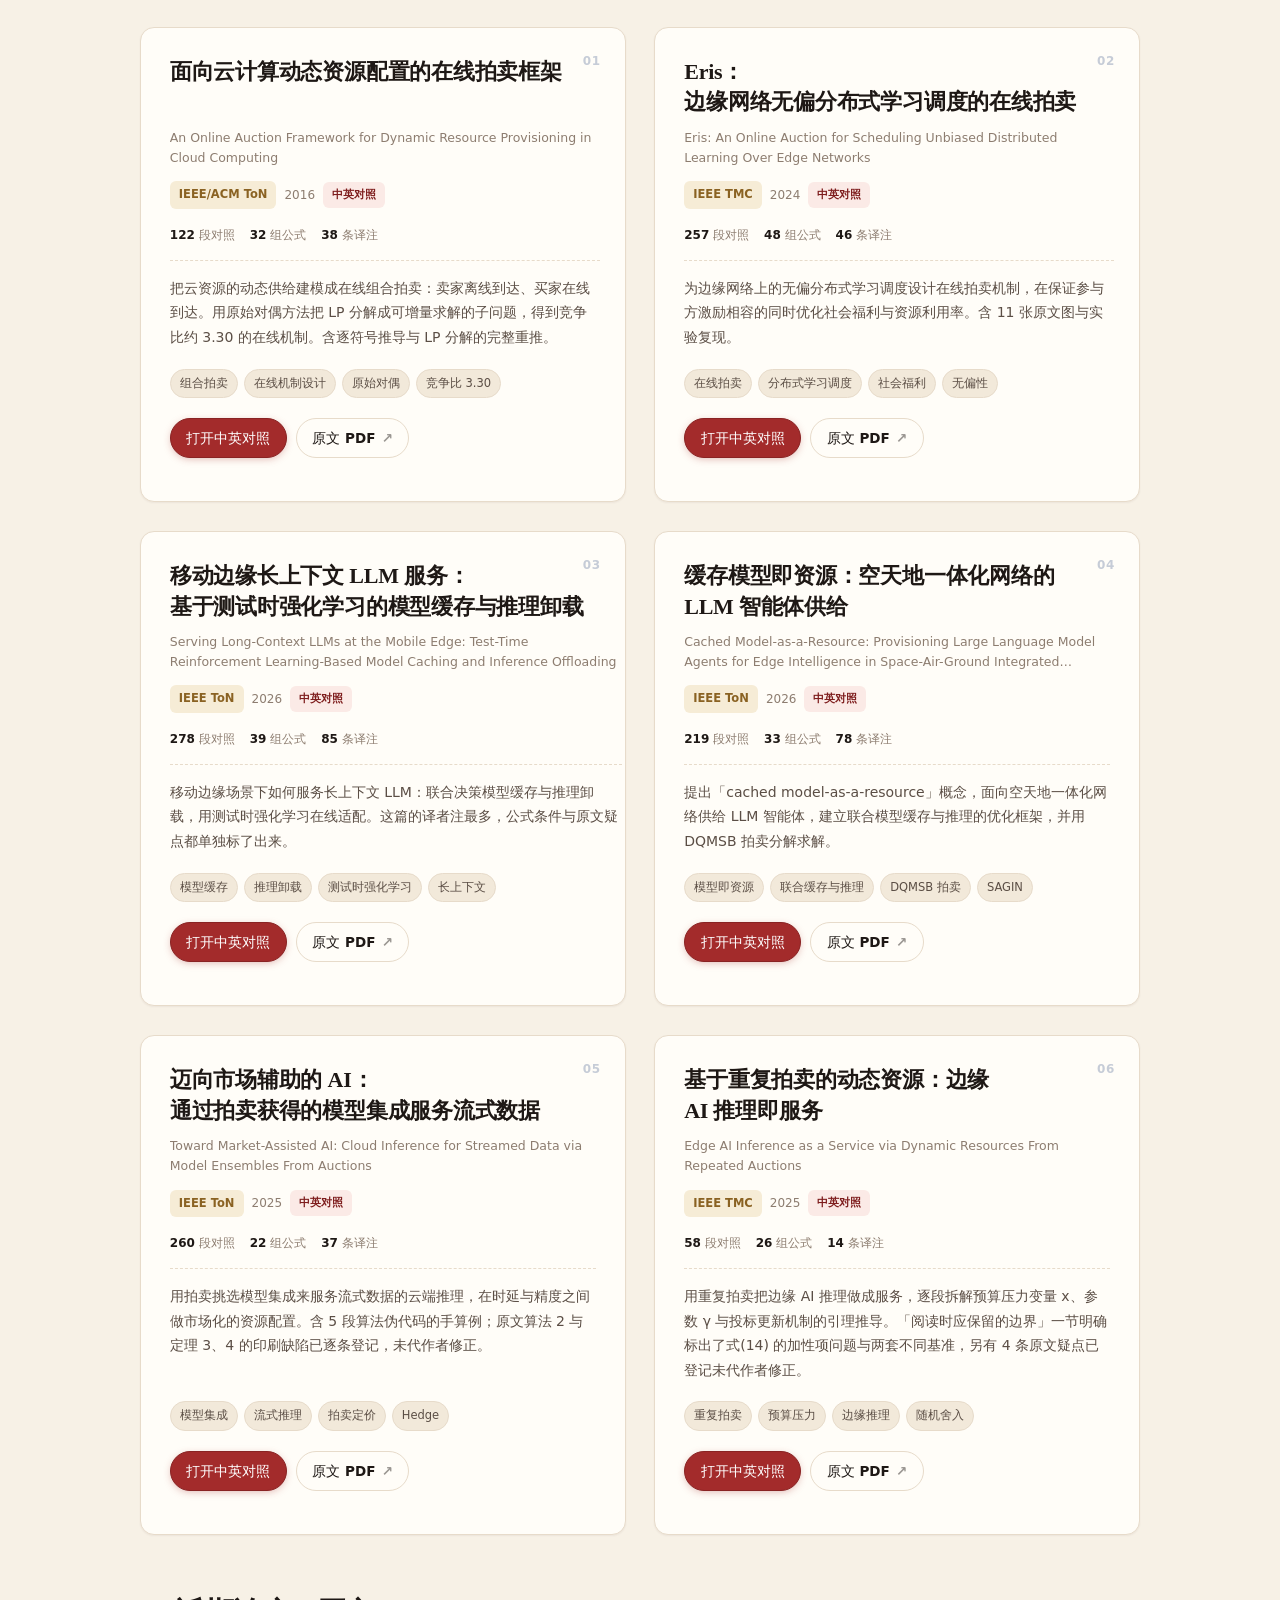
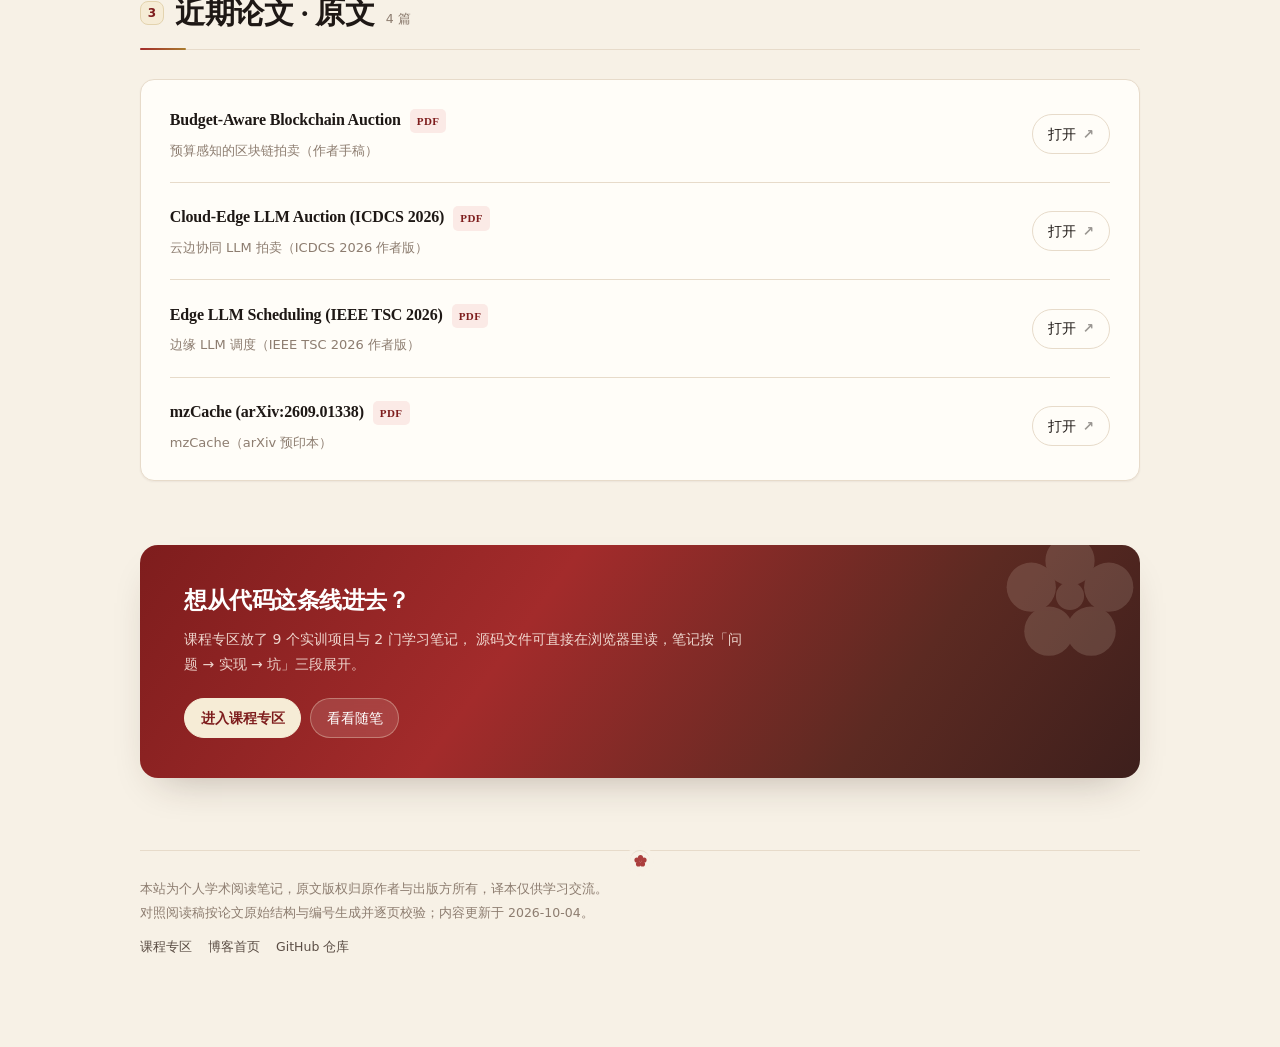
==== commit c81cdfbc: "Edge AI Inference (TMC 2025) 中英对照上线，六篇全部完成 新收录 papers/edge-ai-inference-tmc2025 - 111 条对齐（58 段正文 / 2" ====
--- a/index.html
+++ b/index.html
@@ -304,19 +304,14 @@
     </style><link rel="stylesheet" href="/_astro/index.CMqIL5qB.css"></head> <body> <div class="wrap">  <nav class="nav"><a class="brand" href="/"><span class="mark" aria-hidden="true"></span><span>拍卖与边缘智能</span></a><div class="nav-links"><a href="/" aria-current="page">首页</a><a href="/courses/">课程</a><a href="/blog/">博客</a><a href="https://github.com/sparrowren/sparrowren.github.io" target="_blank" rel="noopener">源码</a></div></nav> <header class="hero2"> <div> <div class="eyebrow">Paper Reading Notes</div> <h1>拍卖与边缘智能<br><span class="grad">论文精读笔记</span></h1> <p class="sub">
 在线拍卖机制、资源调度与边缘智能方向的论文。中英对照译本按原文结构逐段配对，
         每段都能点回原 PDF 的对应页码；公式、符号与推导条件单独标注。
-</p> <div class="cta-row"> <a class="btn primary lg" href="#papers">开始读论文</a> <a class="btn ghost lg" href="/courses/">课程专区</a> </div> <div class="stats"> <span class="stat"><b>5</b>篇中英对照</span> <span class="stat"><b>1136</b>段对照</span> <span class="stat"><b>174</b>组公式</span> <span class="stat"><b>284</b>条译注</span> </div> </div> <aside class="spotlight"> <div class="meta"> <span class="venue">IEEE ToN</span> <span class="year">2026</span> <span class="badge on">对照完成</span> </div> <h3>移动边缘长上下文 LLM 服务：基于测试时强化学习的模型缓存与推理卸载</h3> <p class="en">Serving Long-Context LLMs at the Mobile Edge: Test-Time Reinforcement Learning-Based Model Caching and Inference Offloading</p> <div class="duo"> <div> <span>English</span> <i></i><i></i><i></i><i></i><i></i> </div> <div> <span>中文</span> <i></i><i></i><i></i><i></i><i></i> </div> </div> <div class="kv"> <span><b>278</b> 段对照</span> <span><b>39</b> 组公式</span> <span><b>85</b> 条译注</span> </div> <div class="btns"> <a class="btn primary" href="/papers/serving-longcontext/">
+</p> <div class="cta-row"> <a class="btn primary lg" href="#papers">开始读论文</a> <a class="btn ghost lg" href="/courses/">课程专区</a> </div> <div class="stats"> <span class="stat"><b>6</b>篇中英对照</span> <span class="stat"><b>1194</b>段对照</span> <span class="stat"><b>200</b>组公式</span> <span class="stat"><b>298</b>条译注</span> </div> </div> <aside class="spotlight"> <div class="meta"> <span class="venue">IEEE ToN</span> <span class="year">2026</span> <span class="badge on">对照完成</span> </div> <h3>移动边缘长上下文 LLM 服务：基于测试时强化学习的模型缓存与推理卸载</h3> <p class="en">Serving Long-Context LLMs at the Mobile Edge: Test-Time Reinforcement Learning-Based Model Caching and Inference Offloading</p> <div class="duo"> <div> <span>English</span> <i></i><i></i><i></i><i></i><i></i> </div> <div> <span>中文</span> <i></i><i></i><i></i><i></i><i></i> </div> </div> <div class="kv"> <span><b>278</b> 段对照</span> <span><b>39</b> 组公式</span> <span><b>85</b> 条译注</span> </div> <div class="btns"> <a class="btn primary" href="/papers/serving-longcontext/">
 打开全文对照<span class="arrow">→</span> </a> </div> </aside> </header> <section class="feats"> <div class="feat"> <svg class="ico" width="20" height="20" viewBox="0 0 24 24" fill="none" stroke="currentColor" stroke-width="1.7" stroke-linecap="round" stroke-linejoin="round" aria-hidden="true"><rect x="3" y="4" width="7.5" height="16" rx="1.6"></rect><rect x="13.5" y="4" width="7.5" height="16" rx="1.6"></rect></svg> <b>中英对照</b> <p>英文左栏、中文右栏逐段配对，可切换到仅中文阅读；段落顺序与编号严格跟随原文。</p> </div> <div class="feat"> <svg class="ico" width="20" height="20" viewBox="0 0 24 24" fill="none" stroke="currentColor" stroke-width="1.7" stroke-linecap="round" stroke-linejoin="round" aria-hidden="true"><path d="M12 20h9"></path><path d="M16.5 3.5a2.12 2.12 0 0 1 3 3L7 19l-4 1 1-4Z"></path></svg> <b>译者注分层</b> <p>绿色讲背景与直觉，蓝色讲符号、公式条件与原文疑点；译注与作者原文分开标识。</p> </div> <div class="feat"> <svg class="ico" width="20" height="20" viewBox="0 0 24 24" fill="none" stroke="currentColor" stroke-width="1.7" stroke-linecap="round" stroke-linejoin="round" aria-hidden="true"><path d="M10 13a5 5 0 0 0 7.5.5l3-3a5 5 0 0 0-7-7l-1.7 1.7"></path><path d="M14 11a5 5 0 0 0-7.5-.5l-3 3a5 5 0 0 0 7 7l1.7-1.7"></path></svg> <b>可回溯原文</b> <p>每段都带原 PDF 页码链接，随时对照；公式用随附的本地 MathJax 排版，可离线阅读。</p> </div> </section> <div class="sec"> <span class="num">1</span> <h2>课程与代码库</h2> <span class="count">9 个项目 · 19 个文件</span> </div> <div class="grid"> <article class="card door"> <span class="go" aria-hidden="true">→</span> <div class="ico-lg"> <svg width="20" height="20" viewBox="0 0 24 24" fill="none" stroke="currentColor" stroke-width="1.7" stroke-linecap="round" stroke-linejoin="round" aria-hidden="true"><path d="m16 18 6-6-6-6"></path><path d="m8 6-6 6 6 6"></path></svg> </div> <h3>课程代码库</h3> <p class="en">Transformer · MoE · RAG · ARP Scanner</p> <p class="desc">
 本科实训与实验课的实现代码：PyTorch 从零搭的 Transformer 与混合专家、
         LangChain 检索增强流水线、C++/Qt 的 ARP 扫描器。文件可直接打开阅读。
 </p> <div class="tags"> <span class="tag">PyTorch</span> <span class="tag">RAG</span> <span class="tag">C++</span> </div> <div class="btns"> <a class="btn primary" href="/courses/">进入代码库</a> </div> </article> <article class="card door warm"> <span class="go" aria-hidden="true">→</span> <div class="ico-lg"> <svg width="20" height="20" viewBox="0 0 24 24" fill="none" stroke="currentColor" stroke-width="1.7" stroke-linecap="round" stroke-linejoin="round" aria-hidden="true"><path d="M4 19.5A2.5 2.5 0 0 1 6.5 17H20"></path><path d="M6.5 2H20v20H6.5A2.5 2.5 0 0 1 4 19.5v-15A2.5 2.5 0 0 1 6.5 2Z"></path></svg> </div> <h3>学习笔记</h3> <p class="en">Study Notes</p> <p class="desc">
 把代码里的做法拆成可复用的知识：每节先讲那个模块在解决什么问题，
         再对照实现逐行读，最后记录调过的坑。含大模型与网络安全两条线。
-</p> <div class="tags"> <span class="tag">大模型</span> <span class="tag">网络安全</span> <span class="tag">协议分析</span> </div> <div class="btns"> <a class="btn" href="/courses/">查看笔记目录</a> </div> </article> </div> <div class="sec" id="papers"> <span class="num">2</span> <h2>中英对照精读</h2> <span class="count">5 篇 · 全部完成</span> </div> <div class="grid"> <article class="card" style="--card-accent:linear-gradient(90deg,#a32b2b,#c9483f)"><span class="idx">01</span><h3>面向云计算动态资源配置的在线拍卖框架</h3><p class="en">An Online Auction Framework for Dynamic Resource Provisioning in Cloud Computing</p><div class="meta"><span class="venue" title="IEEE/ACM Transactions on Networking, Vol. 24, No. 4, August 2016">IEEE/ACM ToN</span><span class="year">2016</span><span class="badge on">中英对照</span></div><div class="cardstats"><span><b>122</b> 段对照</span><span><b>32</b> 组公式</span><span><b>38</b> 条译注</span></div><p class="desc">把云资源的动态供给建模成在线组合拍卖：卖家离线到达、买家在线到达。用原始对偶方法把 LP 分解成可增量求解的子问题，得到竞争比约 3.30 的在线机制。含逐符号推导与 LP 分解的完整重推。</p><div class="tags"><span class="tag">组合拍卖</span><span class="tag">在线机制设计</span><span class="tag">原始对偶</span><span class="tag">竞争比 3.30</span></div><div class="btns"><a class="btn primary" href="/papers/ton2016-online-auction/">打开中英对照</a><a class="btn" href="/papers/ton2016-online-auction/source.pdf" target="_blank" rel="noopener">原文 PDF<span class="arrow">↗</span></a></div></article><article class="card" style="--card-accent:linear-gradient(90deg,#8a6222,#c39a45)"><span class="idx">02</span><h3>Eris：边缘网络无偏分布式学习调度的在线拍卖</h3><p class="en">Eris: An Online Auction for Scheduling Unbiased Distributed Learning Over Edge Networks</p><div class="meta"><span class="venue" title="IEEE Transactions on Mobile Computing, Vol. 23, No. 6, June 2024">IEEE TMC</span><span class="year">2024</span><span class="badge on">中英对照</span></div><div class="cardstats"><span><b>257</b> 段对照</span><span><b>48</b> 组公式</span><span><b>46</b> 条译注</span></div><p class="desc">为边缘网络上的无偏分布式学习调度设计在线拍卖机制，在保证参与方激励相容的同时优化社会福利与资源利用率。含 11 张原文图与实验复现。</p><div class="tags"><span class="tag">在线拍卖</span><span class="tag">分布式学习调度</span><span class="tag">社会福利</span><span class="tag">无偏性</span></div><div class="btns"><a class="btn primary" href="/papers/eris/">打开中英对照</a><a class="btn" href="/papers/eris/source.pdf" target="_blank" rel="noopener">原文 PDF<span class="arrow">↗</span></a></div></article><article class="card" style="--card-accent:linear-gradient(90deg,#7e1d1d,#a85a52)"><span class="idx">03</span><h3>移动边缘长上下文 LLM 服务：基于测试时强化学习的模型缓存与推理卸载</h3><p class="en">Serving Long-Context LLMs at the Mobile Edge: Test-Time Reinforcement Learning-Based Model Caching and Inference Offloading</p><div class="meta"><span class="venue" title="IEEE Transactions on Networking, Vol. 34, 2026">IEEE ToN</span><span class="year">2026</span><span class="badge on">中英对照</span></div><div class="cardstats"><span><b>278</b> 段对照</span><span><b>39</b> 组公式</span><span><b>85</b> 条译注</span></div><p class="desc">移动边缘场景下如何服务长上下文 LLM：联合决策模型缓存与推理卸载，用测试时强化学习在线适配。这篇的译者注最多，公式条件与原文疑点都单独标了出来。</p><div class="tags"><span class="tag">模型缓存</span><span class="tag">推理卸载</span><span class="tag">测试时强化学习</span><span class="tag">长上下文</span></div><div class="btns"><a class="btn primary" href="/papers/serving-longcontext/">打开中英对照</a><a class="btn" href="/papers/serving-longcontext/source.pdf" target="_blank" rel="noopener">原文 PDF<span class="arrow">↗</span></a></div></article><article class="card" style="--card-accent:linear-gradient(90deg,#9c5c1c,#d08a3c)"><span class="idx">04</span><h3>缓存模型即资源：空天地一体化网络的 LLM 智能体供给</h3><p class="en">Cached Model-as-a-Resource: Provisioning Large Language Model Agents for Edge Intelligence in Space-Air-Ground Integrated Networks</p><div class="meta"><span class="venue" title="IEEE Transactions on Networking, Vol. 34, 2026">IEEE ToN</span><span class="year">2026</span><span class="badge on">中英对照</span></div><div class="cardstats"><span><b>219</b> 段对照</span><span><b>33</b> 组公式</span><span><b>78</b> 条译注</span></div><p class="desc">提出「cached model-as-a-resource」概念，面向空天地一体化网络供给 LLM 智能体，建立联合模型缓存与推理的优化框架，并用 DQMSB 拍卖分解求解。</p><div class="tags"><span class="tag">模型即资源</span><span class="tag">联合缓存与推理</span><span class="tag">DQMSB 拍卖</span><span class="tag">SAGIN</span></div><div class="btns"><a class="btn primary" href="/papers/cached-model-as-a-resource/">打开中英对照</a><a class="btn" href="/papers/cached-model-as-a-resource/source.pdf" target="_blank" rel="noopener">原文 PDF<span class="arrow">↗</span></a></div></article><article class="card" style="--card-accent:linear-gradient(90deg,#6b3630,#a15b4c)"><span class="idx">05</span><h3>迈向市场辅助的 AI：通过拍卖获得的模型集成服务流式数据</h3><p class="en">Toward Market-Assisted AI: Cloud Inference for Streamed Data via Model Ensembles From Auctions</p><div class="meta"><span class="venue" title="IEEE Transactions on Networking, Vol. 33, No. 2, April 2025">IEEE ToN</span><span class="year">2025</span><span class="badge on">中英对照</span></div><div class="cardstats"><span><b>260</b> 段对照</span><span><b>22</b> 组公式</span><span><b>37</b> 条译注</span></div><p class="desc">用拍卖挑选模型集成来服务流式数据的云端推理，在时延与精度之间做市场化的资源配置。含 5 段算法伪代码的手算例；原文算法 2 与定理 3、4 的印刷缺陷已逐条登记，未代作者修正。</p><div class="tags"><span class="tag">模型集成</span><span class="tag">流式推理</span><span class="tag">拍卖定价</span><span class="tag">Hedge</span></div><div class="btns"><a class="btn primary" href="/papers/toward-market-assisted-ai-cloud-inference/">打开中英对照</a><a class="btn" href="/papers/toward-market-assisted-ai-cloud-inference/source.pdf" target="_blank" rel="noopener">原文 PDF<span class="arrow">↗</span></a></div></article> </div> <div class="sec"> <span class="num">3</span> <h2>原文待译</h2> <span class="count">1 篇 · 译本整理中</span> </div> <div class="grid split"> <article class="card" style="--card-accent:linear-gradient(90deg,#a32b2b,#c9483f)"><span class="idx">01</span><h3>基于重复拍卖的动态资源：边缘 AI 推理即服务</h3><p class="en">Edge AI Inference as a Service via Dynamic Resources From Repeated Auctions</p><div class="meta"><span class="venue" title="IEEE Transactions on Mobile Computing, Vol. 24, No. 9, September 2025">IEEE TMC</span><span class="year">2025</span><span class="badge off">仅原文</span></div><p class="desc">用重复拍卖把边缘 AI 推理做成服务，重点在预算压力变量与投标更新机制的引理推导。中文译本还在整理中。</p><div class="tags"><span class="tag">重复拍卖</span><span class="tag">预算压力</span><span class="tag">边缘推理</span></div><div class="btns"><span class="btn" aria-disabled="true" title="中文译本整理中">译本整理中</span><a class="btn" href="/papers/edge-ai-inference-tmc2025/source.pdf" target="_blank" rel="noopener">原文 PDF<span class="arrow">↗</span></a></div></article> <div class="pending-aside"> <b>译本整理中</b> <p>
-这一篇正在逐段对照翻译。译本完成后会同时提供中英对照版与 PDF，
-          完成后会移到上方「中英对照精读」分区。
-</p> <div class="pending-eta"> <span class="dot"></span>
-进度：逐段校对中
-</div> </div> </div> <div class="sec"> <span class="num">4</span> <h2>近期论文 · 原文</h2> <span class="count">4 篇</span> </div> <div class="list"> <div class="row" key="Budget_Aware_Blockchain_Auction_Author_Manuscript.pdf"> <div> <div class="t"> Budget-Aware Blockchain Auction <em>PDF</em> </div> <div class="s">预算感知的区块链拍卖（作者手稿）</div> </div> <a class="btn go" href="/recent/Budget_Aware_Blockchain_Auction_Author_Manuscript.pdf" target="_blank" rel="noopener">
+</p> <div class="tags"> <span class="tag">大模型</span> <span class="tag">网络安全</span> <span class="tag">协议分析</span> </div> <div class="btns"> <a class="btn" href="/courses/">查看笔记目录</a> </div> </article> </div> <div class="sec" id="papers"> <span class="num">2</span> <h2>中英对照精读</h2> <span class="count">6 篇 · 全部完成</span> </div> <div class="grid"> <article class="card" style="--card-accent:linear-gradient(90deg,#a32b2b,#c9483f)"><span class="idx">01</span><h3>面向云计算动态资源配置的在线拍卖框架</h3><p class="en">An Online Auction Framework for Dynamic Resource Provisioning in Cloud Computing</p><div class="meta"><span class="venue" title="IEEE/ACM Transactions on Networking, Vol. 24, No. 4, August 2016">IEEE/ACM ToN</span><span class="year">2016</span><span class="badge on">中英对照</span></div><div class="cardstats"><span><b>122</b> 段对照</span><span><b>32</b> 组公式</span><span><b>38</b> 条译注</span></div><p class="desc">把云资源的动态供给建模成在线组合拍卖：卖家离线到达、买家在线到达。用原始对偶方法把 LP 分解成可增量求解的子问题，得到竞争比约 3.30 的在线机制。含逐符号推导与 LP 分解的完整重推。</p><div class="tags"><span class="tag">组合拍卖</span><span class="tag">在线机制设计</span><span class="tag">原始对偶</span><span class="tag">竞争比 3.30</span></div><div class="btns"><a class="btn primary" href="/papers/ton2016-online-auction/">打开中英对照</a><a class="btn" href="/papers/ton2016-online-auction/source.pdf" target="_blank" rel="noopener">原文 PDF<span class="arrow">↗</span></a></div></article><article class="card" style="--card-accent:linear-gradient(90deg,#8a6222,#c39a45)"><span class="idx">02</span><h3>Eris：边缘网络无偏分布式学习调度的在线拍卖</h3><p class="en">Eris: An Online Auction for Scheduling Unbiased Distributed Learning Over Edge Networks</p><div class="meta"><span class="venue" title="IEEE Transactions on Mobile Computing, Vol. 23, No. 6, June 2024">IEEE TMC</span><span class="year">2024</span><span class="badge on">中英对照</span></div><div class="cardstats"><span><b>257</b> 段对照</span><span><b>48</b> 组公式</span><span><b>46</b> 条译注</span></div><p class="desc">为边缘网络上的无偏分布式学习调度设计在线拍卖机制，在保证参与方激励相容的同时优化社会福利与资源利用率。含 11 张原文图与实验复现。</p><div class="tags"><span class="tag">在线拍卖</span><span class="tag">分布式学习调度</span><span class="tag">社会福利</span><span class="tag">无偏性</span></div><div class="btns"><a class="btn primary" href="/papers/eris/">打开中英对照</a><a class="btn" href="/papers/eris/source.pdf" target="_blank" rel="noopener">原文 PDF<span class="arrow">↗</span></a></div></article><article class="card" style="--card-accent:linear-gradient(90deg,#7e1d1d,#a85a52)"><span class="idx">03</span><h3>移动边缘长上下文 LLM 服务：基于测试时强化学习的模型缓存与推理卸载</h3><p class="en">Serving Long-Context LLMs at the Mobile Edge: Test-Time Reinforcement Learning-Based Model Caching and Inference Offloading</p><div class="meta"><span class="venue" title="IEEE Transactions on Networking, Vol. 34, 2026">IEEE ToN</span><span class="year">2026</span><span class="badge on">中英对照</span></div><div class="cardstats"><span><b>278</b> 段对照</span><span><b>39</b> 组公式</span><span><b>85</b> 条译注</span></div><p class="desc">移动边缘场景下如何服务长上下文 LLM：联合决策模型缓存与推理卸载，用测试时强化学习在线适配。这篇的译者注最多，公式条件与原文疑点都单独标了出来。</p><div class="tags"><span class="tag">模型缓存</span><span class="tag">推理卸载</span><span class="tag">测试时强化学习</span><span class="tag">长上下文</span></div><div class="btns"><a class="btn primary" href="/papers/serving-longcontext/">打开中英对照</a><a class="btn" href="/papers/serving-longcontext/source.pdf" target="_blank" rel="noopener">原文 PDF<span class="arrow">↗</span></a></div></article><article class="card" style="--card-accent:linear-gradient(90deg,#9c5c1c,#d08a3c)"><span class="idx">04</span><h3>缓存模型即资源：空天地一体化网络的 LLM 智能体供给</h3><p class="en">Cached Model-as-a-Resource: Provisioning Large Language Model Agents for Edge Intelligence in Space-Air-Ground Integrated Networks</p><div class="meta"><span class="venue" title="IEEE Transactions on Networking, Vol. 34, 2026">IEEE ToN</span><span class="year">2026</span><span class="badge on">中英对照</span></div><div class="cardstats"><span><b>219</b> 段对照</span><span><b>33</b> 组公式</span><span><b>78</b> 条译注</span></div><p class="desc">提出「cached model-as-a-resource」概念，面向空天地一体化网络供给 LLM 智能体，建立联合模型缓存与推理的优化框架，并用 DQMSB 拍卖分解求解。</p><div class="tags"><span class="tag">模型即资源</span><span class="tag">联合缓存与推理</span><span class="tag">DQMSB 拍卖</span><span class="tag">SAGIN</span></div><div class="btns"><a class="btn primary" href="/papers/cached-model-as-a-resource/">打开中英对照</a><a class="btn" href="/papers/cached-model-as-a-resource/source.pdf" target="_blank" rel="noopener">原文 PDF<span class="arrow">↗</span></a></div></article><article class="card" style="--card-accent:linear-gradient(90deg,#6b3630,#a15b4c)"><span class="idx">05</span><h3>迈向市场辅助的 AI：通过拍卖获得的模型集成服务流式数据</h3><p class="en">Toward Market-Assisted AI: Cloud Inference for Streamed Data via Model Ensembles From Auctions</p><div class="meta"><span class="venue" title="IEEE Transactions on Networking, Vol. 33, No. 2, April 2025">IEEE ToN</span><span class="year">2025</span><span class="badge on">中英对照</span></div><div class="cardstats"><span><b>260</b> 段对照</span><span><b>22</b> 组公式</span><span><b>37</b> 条译注</span></div><p class="desc">用拍卖挑选模型集成来服务流式数据的云端推理，在时延与精度之间做市场化的资源配置。含 5 段算法伪代码的手算例；原文算法 2 与定理 3、4 的印刷缺陷已逐条登记，未代作者修正。</p><div class="tags"><span class="tag">模型集成</span><span class="tag">流式推理</span><span class="tag">拍卖定价</span><span class="tag">Hedge</span></div><div class="btns"><a class="btn primary" href="/papers/toward-market-assisted-ai-cloud-inference/">打开中英对照</a><a class="btn" href="/papers/toward-market-assisted-ai-cloud-inference/source.pdf" target="_blank" rel="noopener">原文 PDF<span class="arrow">↗</span></a></div></article> <article class="card" style="--card-accent:linear-gradient(90deg,#7a4a2e,#b07a4a)"><span class="idx">06</span><h3>基于重复拍卖的动态资源：边缘 AI 推理即服务</h3><p class="en">Edge AI Inference as a Service via Dynamic Resources From Repeated Auctions</p><div class="meta"><span class="venue" title="IEEE Transactions on Mobile Computing, Vol. 24, No. 9, September 2025">IEEE TMC</span><span class="year">2025</span><span class="badge on">中英对照</span></div><div class="cardstats"><span><b>58</b> 段对照</span><span><b>26</b> 组公式</span><span><b>14</b> 条译注</span></div><p class="desc">用重复拍卖把边缘 AI 推理做成服务，逐段拆解预算压力变量 x、参数 γ 与投标更新机制的引理推导。「阅读时应保留的边界」一节明确标出了式(14) 的加性项问题与两套不同基准，另有 4 条原文疑点已登记未代作者修正。</p><div class="tags"><span class="tag">重复拍卖</span><span class="tag">预算压力</span><span class="tag">边缘推理</span><span class="tag">随机舍入</span></div><div class="btns"><a class="btn primary" href="/papers/edge-ai-inference-tmc2025/">打开中英对照</a><a class="btn" href="/papers/edge-ai-inference-tmc2025/source.pdf" target="_blank" rel="noopener">原文 PDF<span class="arrow">↗</span></a></div></article> </div> <div class="sec"> <span class="num">3</span> <h2>近期论文 · 原文</h2> <span class="count">4 篇</span> </div> <div class="list"> <div class="row" key="Budget_Aware_Blockchain_Auction_Author_Manuscript.pdf"> <div> <div class="t"> Budget-Aware Blockchain Auction <em>PDF</em> </div> <div class="s">预算感知的区块链拍卖（作者手稿）</div> </div> <a class="btn go" href="/recent/Budget_Aware_Blockchain_Auction_Author_Manuscript.pdf" target="_blank" rel="noopener">
 打开<span class="arrow">↗</span> </a> </div><div class="row" key="ICDCS2026_CloudEdge_LLM_Auction_Author_Version.pdf"> <div> <div class="t"> Cloud-Edge LLM Auction (ICDCS 2026) <em>PDF</em> </div> <div class="s">云边协同 LLM 拍卖（ICDCS 2026 作者版）</div> </div> <a class="btn go" href="/recent/ICDCS2026_CloudEdge_LLM_Auction_Author_Version.pdf" target="_blank" rel="noopener">
 打开<span class="arrow">↗</span> </a> </div><div class="row" key="IEEE_TSC2026_EdgeLLM_Scheduling_Author_Version.pdf"> <div> <div class="t"> Edge LLM Scheduling (IEEE TSC 2026) <em>PDF</em> </div> <div class="s">边缘 LLM 调度（IEEE TSC 2026 作者版）</div> </div> <a class="btn go" href="/recent/IEEE_TSC2026_EdgeLLM_Scheduling_Author_Version.pdf" target="_blank" rel="noopener">
 打开<span class="arrow">↗</span> </a> </div><div class="row" key="mzCache_arXiv_2609.01338.pdf"> <div> <div class="t"> mzCache (arXiv:2609.01338) <em>PDF</em> </div> <div class="s">mzCache（arXiv 预印本）</div> </div> <a class="btn go" href="/recent/mzCache_arXiv_2609.01338.pdf" target="_blank" rel="noopener">
@@ -325,5 +320,5 @@
       源码文件可直接在浏览器里读，笔记按「问题 → 实现 → 坑」三段展开。
 </p> <div class="btns"> <a class="btn solid" href="/courses/">进入课程专区</a> <a class="btn" href="/blog/">看看随笔</a> </div> </section> <footer>
 本站为个人学术阅读笔记，原文版权归原作者与出版方所有，译本仅供学习交流。<br>
-对照阅读稿按论文原始结构与编号生成并逐页校验；内容更新于 2026-10-03。
+对照阅读稿按论文原始结构与编号生成并逐页校验；内容更新于 2026-10-04。
 <div class="foot-links"> <a href="/courses/">课程专区</a> <a href="/blog/">博客首页</a> <a href="https://github.com/sparrowren/sparrowren.github.io" target="_blank" rel="noopener">GitHub 仓库</a> </div> </footer>  </div> </body></html>
--- a/_astro/index.CMqIL5qB.css
+++ b/_astro/index.CMqIL5qB.css
@@ -1 +1 @@
-:root{--bg: #f7f1e6;--bg-tint: rgba(163, 43, 43, .09);--surface: #fffdf8;--surface-2: #f2e9da;--ink: #1e1815;--ink-2: #5b4e45;--ink-3: #8d7d70;--line: #e7dbca;--line-2: #d4c4ac;--accent: #a32b2b;--accent-2: #7e1d1d;--accent-soft: #fbeae6;--gold: #a97c2f;--gold-2: #8a6222;--gold-soft: #f6ecd6;--ok: #3d7a4f;--ok-soft: #e9f2e9;--warn: #9c5c1c;--warn-soft: #faf0de;--sh-sm: 0 1px 2px rgba(60, 40, 30, .06);--sh-md: 0 4px 16px -6px rgba(60, 40, 30, .16);--sh-lg: 0 18px 40px -20px rgba(50, 30, 22, .32);--radius: 14px;--radius-sm: 9px;--maxw: 1080px;--font-display: "Source Han Serif SC", "Noto Serif SC", "Songti SC", "SimSun", Georgia, "Times New Roman", serif;--font-body: "Source Han Sans SC", "Noto Sans SC", "PingFang SC", "HarmonyOS Sans SC", "Microsoft YaHei", system-ui, -apple-system, "Segoe UI", sans-serif;--font-mono: "JetBrains Mono", ui-monospace, SFMono-Regular, Menlo, Consolas, "Liberation Mono", monospace;--fs-body: clamp(1rem, .97rem + .15vw, 1.0625rem);--fs-lead: clamp(1.0625rem, 1rem + .4vw, 1.25rem);--fs-h3: clamp(1.125rem, 1.03rem + .45vw, 1.375rem);--fs-h2: clamp(1.375rem, 1.15rem + 1.1vw, 1.875rem);--fs-h1: clamp(2rem, 1.3rem + 3vw, 3.25rem);--fs-display: clamp(2.25rem, 1.4rem + 3.8vw, 4rem);--lh-tight: 1.16;--lh-snug: 1.4;--lh-body: 1.85;--tracking-wide: .09em;--sp-3xs: clamp(.25rem, .23rem + .1vw, .3125rem);--sp-2xs: clamp(.5rem, .46rem + .2vw, .625rem);--sp-xs: clamp(.75rem, .7rem + .25vw, .9375rem);--sp-s: clamp(1rem, .93rem + .35vw, 1.25rem);--sp-m: clamp(1.5rem, 1.4rem + .5vw, 1.875rem);--sp-l: clamp(2rem, 1.86rem + .7vw, 2.5rem);--sp-xl: clamp(3rem, 2.8rem + 1vw, 3.75rem);--gutter: clamp(1.125rem, 4vw, 2.5rem);--measure: 36em}*{box-sizing:border-box}html{scroll-behavior:smooth;scroll-padding-top:84px;-webkit-text-size-adjust:100%}body{margin:0;color:var(--ink);background:var(--bg);background-image:radial-gradient(900px 400px at 50% -160px,var(--bg-tint),rgba(163,43,43,0) 72%);background-repeat:no-repeat;font-family:var(--font-body);font-size:var(--fs-body);line-height:var(--lh-body);-webkit-font-smoothing:antialiased;text-rendering:optimizeLegibility;font-variant-numeric:oldstyle-nums proportional-nums}a{color:inherit;text-underline-offset:.2em;text-decoration-thickness:1px}:where(a,button,input,[tabindex]):focus-visible{outline:2px solid color-mix(in oklab,var(--accent) 62%,transparent);outline-offset:2px;border-radius:6px}::selection{background:color-mix(in oklab,var(--accent) 22%,transparent);color:var(--ink)}.wrap{max-width:var(--maxw);margin:0 auto;padding:0 var(--gutter) 88px}.sr-only{position:absolute;width:1px;height:1px;padding:0;margin:-1px;overflow:hidden;clip:rect(0 0 0 0);white-space:nowrap;border:0}.nav{position:sticky;top:0;z-index:30;display:flex;align-items:center;justify-content:space-between;gap:16px;padding:15px 0;background:color-mix(in oklab,var(--bg) 86%,transparent);backdrop-filter:blur(14px) saturate(1.8);-webkit-backdrop-filter:blur(14px) saturate(1.8);border-bottom:1px solid color-mix(in oklab,var(--line) 80%,transparent)}@supports not (backdrop-filter: blur(1px)){.nav{background:var(--bg)}}.brand{display:flex;align-items:center;gap:10px;font-weight:640;letter-spacing:-.01em;text-decoration:none;white-space:nowrap}.brand .mark{width:26px;height:26px;border-radius:8px;position:relative;flex:none;box-shadow:0 2px 7px -1px #a32b2b73;background-image:url("data:image/svg+xml,%3Csvg xmlns='http://www.w3.org/2000/svg' viewBox='0 0 100 100'%3E%3Cg fill='%23f6ecd6'%3E%3Ccircle cx='50' cy='27' r='13'/%3E%3Ccircle cx='71' cy='41' r='13'/%3E%3Ccircle cx='62' cy='65' r='13'/%3E%3Ccircle cx='38' cy='65' r='13'/%3E%3Ccircle cx='29' cy='41' r='13'/%3E%3C/g%3E%3Ccircle cx='50' cy='46' r='8' fill='%23f6ecd6'/%3E%3C/svg%3E"),linear-gradient(150deg,var(--accent) 8%,var(--accent-2) 100%);background-repeat:no-repeat;background-size:78% 78%,auto;background-position:center,0 0}.nav-links{display:flex;align-items:center;gap:4px}.nav-links a{position:relative;color:var(--ink-2);text-decoration:none;font-size:14px;padding:7px 12px;border-radius:var(--radius-sm);transition:color .15s,background .15s}.nav-links a:hover{color:var(--accent);background:var(--accent-soft)}.nav-links a[aria-current=page]{color:var(--accent-2);font-weight:640;background:var(--accent-soft)}.nav-links a:after{content:"";position:absolute;left:12px;right:12px;bottom:2px;height:2px;border-radius:2px;background:linear-gradient(90deg,var(--accent),var(--gold));transform:scaleX(0);transform-origin:center;transition:transform .18s ease}.nav-links a:hover:after,.nav-links a[aria-current=page]:after{transform:scaleX(1)}.hero{padding:64px 0 44px}.eyebrow{display:inline-flex;align-items:center;gap:9px;font-size:.8125rem;font-weight:640;letter-spacing:var(--tracking-wide);color:var(--accent);text-transform:uppercase;margin-bottom:var(--sp-s)}.eyebrow:before{content:"";width:12px;height:12px;flex:none;border-radius:50%;background:var(--accent);background-image:url("data:image/svg+xml,%3Csvg xmlns='http://www.w3.org/2000/svg' viewBox='0 0 100 100'%3E%3Cg fill='%23fbeae6'%3E%3Ccircle cx='50' cy='27' r='15'/%3E%3Ccircle cx='71' cy='41' r='15'/%3E%3Ccircle cx='62' cy='65' r='15'/%3E%3Ccircle cx='38' cy='65' r='15'/%3E%3Ccircle cx='29' cy='41' r='15'/%3E%3C/g%3E%3Ccircle cx='50' cy='46' r='9' fill='%23fbeae6'/%3E%3C/svg%3E");background-repeat:no-repeat;background-size:100% 100%;box-shadow:0 0 0 3px var(--accent-soft)}h1{font-family:var(--font-display);font-size:var(--fs-h1);line-height:var(--lh-tight);margin:0 0 var(--sp-s);letter-spacing:-.01em;font-weight:700;text-wrap:balance;word-break:keep-all}.sub{color:var(--ink-2);font-size:var(--fs-lead);line-height:1.7;margin:0;max-width:32em;text-wrap:pretty}.stats{display:flex;gap:10px;flex-wrap:wrap;margin-top:32px}.stat{display:flex;align-items:baseline;gap:8px;background:var(--surface);border:1px solid var(--line);border-radius:12px;padding:12px 18px;font-size:12.5px;color:var(--ink-3);box-shadow:var(--sh-sm)}.stat b{font-size:20px;font-weight:660;color:var(--ink);letter-spacing:-.02em;font-variant-numeric:tabular-nums}.sec{display:flex;align-items:baseline;gap:11px;margin:var(--sp-xl) 0 var(--sp-m);padding-bottom:var(--sp-xs);border-bottom:1px solid var(--line);position:relative}.sec:after{content:"";position:absolute;left:0;bottom:-1px;width:46px;height:2px;border-radius:2px;background:linear-gradient(90deg,var(--accent),var(--gold))}.sec h2{font-family:var(--font-display);font-size:var(--fs-h2);font-weight:700;line-height:var(--lh-snug);margin:0;letter-spacing:-.01em;word-break:keep-all}.sec .count{font-size:12.5px;color:var(--ink-3)}.grid.narrow{grid-template-columns:minmax(0,1fr);max-width:calc(50% - var(--sp-m) / 2)}@media(max-width:860px){.grid.narrow{max-width:none}}.grid.split{grid-template-columns:repeat(2,minmax(0,1fr))}@media(max-width:860px){.grid.split{grid-template-columns:minmax(0,1fr)}}.pending-aside{display:grid;align-content:center;gap:10px;background:#fffdf899;border:1px dashed var(--line-2);border-radius:var(--radius);padding:var(--sp-m)}.pending-aside b{font-family:var(--font-display);font-size:15.5px;color:var(--accent-2)}.pending-aside p{margin:0;font-size:13.5px;line-height:var(--lh-body);color:var(--ink-3)}.pending-eta{display:flex;align-items:center;gap:7px;font-size:12px;font-weight:600;color:var(--gold-2)}.pending-eta .dot{width:7px;height:7px;border-radius:50%;background:var(--gold);box-shadow:0 0 0 3px var(--gold-soft)}.grid{display:grid;grid-template-columns:repeat(auto-fit,minmax(min(100%,20rem),1fr));gap:var(--sp-m);grid-auto-rows:auto}.card{position:relative;display:grid;grid-row:span 4;grid-template-rows:subgrid;gap:0;background:var(--surface);border:1px solid var(--line);border-radius:var(--radius);padding:var(--sp-m);box-shadow:var(--sh-sm);transition:border-color .2s,box-shadow .2s,transform .2s}@supports not (grid-template-rows: subgrid){.grid{grid-template-columns:repeat(2,minmax(0,1fr))}.card .btns{margin-top:auto}}.card:hover{border-color:var(--line-2);transform:translateY(-3px);box-shadow:var(--sh-lg)}.card:before{content:"";position:absolute;inset:-1px -1px auto;height:3px;border-radius:var(--radius) var(--radius) 0 0;background:var(--card-accent, var(--accent));opacity:0;transition:opacity .2s}.card:hover:before{opacity:1}.card .idx{position:absolute;top:22px;right:24px;font-size:12px;font-weight:600;color:#c6ccd7;letter-spacing:.05em;font-variant-numeric:tabular-nums}.card h3{margin:0 0 var(--sp-2xs);padding-right:38px;font-family:var(--font-display);font-size:var(--fs-h3);line-height:var(--lh-snug);font-weight:700;letter-spacing:-.01em;word-break:keep-all;text-wrap:pretty;min-height:0}.card .en{margin:0 0 var(--sp-xs);font-size:.78125rem;line-height:1.55;color:var(--ink-3);min-height:0;display:-webkit-box;-webkit-line-clamp:2;-webkit-box-orient:vertical;overflow:hidden}.card .meta{display:flex;gap:8px;flex-wrap:wrap;align-items:center;margin-bottom:15px}.badge{font-size:11px;font-weight:640;padding:3px 9px;border-radius:6px}.badge.on{background:var(--accent-soft);color:var(--accent-2)}.badge.off{background:var(--warn-soft);color:var(--warn)}.badge.soon{background:var(--gold-soft);color:var(--gold-2)}.venue{font-size:11.5px;font-weight:640;padding:3px 9px;border-radius:6px;background:var(--gold-soft);color:var(--gold-2)}.year{font-size:12px;color:var(--ink-3);font-variant-numeric:tabular-nums}.card p.desc{margin:0 0 var(--sp-s);font-size:.875rem;line-height:1.75;color:var(--ink-2);min-height:0;display:-webkit-box;-webkit-line-clamp:4;-webkit-box-orient:vertical;overflow:hidden}.cardstats{display:flex;gap:15px;flex-wrap:wrap;margin-bottom:15px;padding-bottom:14px;border-bottom:1px dashed var(--line)}.cardstats span{font-size:12px;color:var(--ink-3)}.cardstats b{color:var(--ink);font-weight:620;font-variant-numeric:tabular-nums}.tags{display:flex;gap:6px;flex-wrap:wrap;margin:0 0 20px}.tag{font-size:11.5px;padding:3px 9px;border-radius:99px;background:var(--surface-2);color:var(--ink-2);border:1px solid var(--line)}.btns{display:flex;gap:9px;flex-wrap:wrap;margin-top:auto}.btn{display:inline-flex;align-items:center;gap:6px;font-family:inherit;font-size:.84375rem;font-weight:550;line-height:1.2;min-height:40px;padding:.6em 1.15em;border-radius:999px;text-decoration:none;white-space:nowrap;border:1px solid var(--line);color:var(--ink);background:var(--surface);transition:background .15s,border-color .15s,color .15s,transform .15s}.btn:hover{background:var(--surface-2);border-color:var(--line-2)}.btn:active{transform:translateY(1px)}.btn.primary{background:var(--accent);border-color:color-mix(in oklab,var(--accent),#000 12%);color:#fff;box-shadow:0 2px 8px -2px #a32b2b66}.btn.primary:hover{background:color-mix(in oklab,var(--accent),#000 8%);border-color:color-mix(in oklab,var(--accent),#000 8%);color:#fff}.btn .arrow{opacity:.45}.btn[aria-disabled=true]{opacity:.55;cursor:not-allowed}.feats{display:grid;grid-template-columns:repeat(3,minmax(0,1fr));gap:1px;background:var(--line);border:1px solid var(--line);border-radius:var(--radius);overflow:hidden;margin-top:48px}.feat{background:var(--surface);padding:22px 24px 24px}.feat .ico{color:var(--accent);margin-bottom:12px;display:block}.feat b{display:block;font-size:14px;font-weight:620;margin-bottom:6px}.feat p{margin:0;font-size:12.5px;line-height:1.7;color:var(--ink-3)}.course-grid{display:grid;grid-template-columns:repeat(auto-fit,minmax(min(100%,19rem),1fr));gap:var(--sp-m)}.course{position:relative;display:grid;grid-row:span 7;grid-template-rows:subgrid;gap:0;background:var(--surface);border:1px solid var(--line);border-radius:var(--radius);padding:var(--sp-m);box-shadow:var(--sh-sm);transition:border-color .2s,box-shadow .2s,transform .2s}.course:hover{border-color:var(--line-2);transform:translateY(-3px);box-shadow:var(--sh-lg)}.course:after{content:"";position:absolute;left:0;top:22px;bottom:22px;width:3px;border-radius:0 3px 3px 0;background:linear-gradient(180deg,var(--gold),#8a6222)}.course .cno{font-size:11.5px;font-weight:660;letter-spacing:.08em;color:var(--gold-2);text-transform:uppercase;margin-bottom:10px}.course h3{margin:0 0 var(--sp-2xs);font-family:var(--font-display);font-size:var(--fs-h3);font-weight:700;letter-spacing:-.01em;line-height:var(--lh-snug);word-break:keep-all}.course .csub{margin:0 0 14px;font-size:13px;color:var(--ink-3)}.course p.cdesc{margin:0 0 16px;font-size:13.5px;line-height:1.75;color:var(--ink-2);flex:1}.course .cmeta{display:flex;gap:14px;flex-wrap:wrap;font-size:12px;color:var(--ink-3);margin-bottom:16px;padding-top:14px;border-top:1px dashed var(--line)}.course .cmeta b{color:var(--ink);font-weight:620;font-variant-numeric:tabular-nums}.course-bar{display:flex;align-items:center;justify-content:space-between;gap:14px;flex-wrap:wrap;margin-bottom:18px}.filters{display:flex;gap:6px;flex-wrap:wrap;padding:4px;background:var(--surface-2);border:1px solid var(--line);border-radius:11px}.chip{display:inline-flex;align-items:center;gap:6px;font:inherit;font-size:13px;font-weight:550;color:var(--ink-2);background:transparent;border:1px solid transparent;border-radius:8px;padding:6px 12px;cursor:pointer;transition:background .15s,color .15s,box-shadow .15s}.chip:hover{color:var(--ink);background:var(--surface)}.chip[aria-pressed=true]{color:var(--accent-2);background:var(--surface);box-shadow:var(--sh-sm)}.chip-n{font-size:11px;font-variant-numeric:tabular-nums;color:var(--ink-3);background:var(--surface);border:1px solid var(--line);border-radius:99px;padding:0 6px;min-width:20px;text-align:center}.chip[aria-pressed=true] .chip-n{color:var(--accent-2);border-color:#c9dbfb}.empty{background:var(--surface);border:1px dashed var(--line-2);border-radius:var(--radius);padding:34px 24px;text-align:center;color:var(--ink-3);font-size:14px;margin:0}.course-top{display:flex;align-items:center;justify-content:space-between;gap:10px;margin-bottom:10px}.proj-list{display:flex;flex-direction:column;gap:18px}.proj{display:flex;background:var(--surface);border:1px solid var(--line);border-radius:var(--radius);box-shadow:var(--sh-sm);overflow:hidden;transition:border-color .2s,box-shadow .2s}.proj:hover{border-color:var(--line-2);box-shadow:var(--sh-md)}.proj-bar{width:4px;flex:none}.proj-body{flex:1;min-width:0;padding:24px 26px 22px}.proj-head{display:flex;align-items:flex-start;justify-content:space-between;gap:16px;margin-bottom:12px}.proj-head h3{margin:4px 0 5px;font-family:var(--font-display);font-size:var(--fs-h3);font-weight:700;letter-spacing:-.01em;line-height:var(--lh-snug);word-break:keep-all}.proj-head .cno{font-size:11.5px;font-weight:600;letter-spacing:.06em;color:var(--ink-3);text-transform:uppercase}.file-count{flex:none;font-size:12px;color:var(--ink-3);background:var(--surface-2);border:1px solid var(--line);border-radius:99px;padding:4px 11px;font-variant-numeric:tabular-nums}.file-list{list-style:none;margin:16px 0 0;padding:0;border-top:1px solid var(--line)}.file-list li{border-bottom:1px solid var(--line)}.file-list li:last-child{border-bottom:none}.file-link{display:flex;align-items:center;gap:12px;padding:12px 2px;text-decoration:none;transition:background .15s}.file-link:hover{background:var(--surface-2)}.file-link:hover .file-main b{color:var(--accent)}.lang{flex:none;width:52px;font-size:10.5px;font-weight:650;text-align:center;border-radius:5px;padding:3px 0;letter-spacing:.02em}.lang-python{background:#fff4e0;color:#9a5b12}.lang-java{background:#f8e3e0;color:#a03a2a}.lang-cpp{background:#f6e6dc;color:#8a4a2a}.lang-c{background:#f1ece4;color:#5b4e45}.file-main{flex:1;min-width:0;display:flex;flex-direction:column;gap:2px}.file-main b{font-size:14px;font-weight:570;color:var(--ink);transition:color .15s}.file-desc{font-size:12.5px;color:var(--ink-3);line-height:1.6}.file-link .arrow{flex:none;color:var(--ink-3);font-size:13px;opacity:0;transition:opacity .15s,transform .15s}.file-link:hover .arrow{opacity:1;transform:translate(1px,-1px)}.list{background:var(--surface);border:1px solid var(--line);border-radius:var(--radius);padding:6px var(--sp-m);box-shadow:var(--sh-sm)}.row{display:flex;align-items:center;justify-content:space-between;gap:var(--sp-m);padding:var(--sp-s) 0;border-bottom:1px solid var(--line);transition:background .15s}.row:last-child{border-bottom:none}.row .t{font-family:var(--font-display);font-size:1rem;font-weight:700;letter-spacing:-.01em}.row .s{font-size:.8125rem;color:var(--ink-3);margin-top:4px}.row .go{flex:none}.notice{display:flex;gap:12px;align-items:flex-start;background:var(--gold-soft);border:1px solid #e3d3ae;border-radius:12px;padding:14px 18px;font-size:13px;line-height:1.7;color:var(--gold-2);margin-top:20px}.notice svg{flex:none;margin-top:2px}footer{position:relative;margin-top:72px;padding-top:26px;border-top:1px solid var(--line);font-size:12.5px;color:var(--ink-3);line-height:1.9}footer:before{content:"";position:absolute;top:-1px;left:50%;transform:translate(-50%);width:20px;height:20px;border-radius:50%;background:var(--bg);border-top:1px solid var(--line);background-image:url("data:image/svg+xml,%3Csvg xmlns='http://www.w3.org/2000/svg' viewBox='0 0 100 100'%3E%3Cg fill='%23a32b2b'%3E%3Ccircle cx='50' cy='27' r='15'/%3E%3Ccircle cx='71' cy='41' r='15'/%3E%3Ccircle cx='62' cy='65' r='15'/%3E%3Ccircle cx='38' cy='65' r='15'/%3E%3Ccircle cx='29' cy='41' r='15'/%3E%3C/g%3E%3Ccircle cx='50' cy='46' r='9' fill='%23a32b2b'/%3E%3C/svg%3E");background-repeat:no-repeat;background-size:84% 84%;background-position:center;box-shadow:0 0 0 4px var(--bg);opacity:.9}.foot-links{display:flex;gap:16px;flex-wrap:wrap;margin-top:10px}.foot-links a{color:var(--ink-2);text-decoration:none}.foot-links a:hover{color:var(--accent)}.hero2{position:relative;display:grid;grid-template-columns:minmax(0,1.08fr) minmax(0,.92fr);gap:56px;align-items:center;padding:76px 0 56px}.hero2:before{content:"";position:absolute;inset:-40px -24px auto;height:460px;z-index:-1;background-image:linear-gradient(var(--line) 1px,transparent 1px),linear-gradient(90deg,var(--line) 1px,transparent 1px);background-size:46px 46px;mask-image:radial-gradient(115% 88% at 22% 0%,#000 22%,transparent 76%);-webkit-mask-image:radial-gradient(115% 88% at 22% 0%,#000 22%,transparent 76%);opacity:.7;pointer-events:none}.hero2:after{content:"";position:absolute;top:4px;right:6px;width:200px;height:200px;z-index:-1;pointer-events:none;opacity:.085;background:url("data:image/svg+xml,%3Csvg xmlns='http://www.w3.org/2000/svg' viewBox='0 0 100 100'%3E%3Cg fill='%237e1d1d'%3E%3Ccircle cx='50' cy='26' r='14'/%3E%3Ccircle cx='72' cy='41' r='14'/%3E%3Ccircle cx='62' cy='66' r='14'/%3E%3Ccircle cx='38' cy='66' r='14'/%3E%3Ccircle cx='28' cy='41' r='14'/%3E%3C/g%3E%3Ccircle cx='50' cy='46' r='8' fill='%237e1d1d'/%3E%3C/svg%3E") no-repeat center / contain}.hero2 .eyebrow{margin-bottom:18px}.hero2 h1{font-size:clamp(32px,4.6vw,50px);margin-bottom:20px}.grad{color:var(--accent)}@supports ((background-clip: text) or (-webkit-background-clip: text)){.grad{background:linear-gradient(96deg,var(--accent) 6%,var(--gold) 96%);-webkit-background-clip:text;background-clip:text;color:transparent}}@media(forced-colors:active){.grad{color:CanvasText}}.hero2 .sub{max-width:600px;font-size:16.5px;margin-bottom:28px}.cta-row{display:flex;gap:12px;flex-wrap:wrap;margin-bottom:34px}.btn.lg{font-size:14.5px;font-weight:600;padding:12px 22px;border-radius:11px}.btn.ghost{background:transparent;border-color:var(--line-2);color:var(--ink)}.btn.ghost:hover{background:var(--surface);border-color:var(--accent);color:var(--accent)}.hero2 .stats{display:grid;grid-template-columns:repeat(4,minmax(0,1fr));gap:0;margin-top:0;background:var(--surface);border:1px solid var(--line);border-radius:var(--radius);box-shadow:var(--sh-sm);overflow:hidden}.hero2 .stat{flex-direction:column;align-items:flex-start;gap:2px;background:transparent;border:none;border-radius:0;box-shadow:none;padding:16px 18px;font-size:12px}.hero2 .stat+.stat{border-left:1px solid var(--line)}.hero2 .stat b{font-size:23px}.spotlight{position:relative;background:var(--surface);border:1px solid var(--line-2);border-radius:18px;padding:24px 26px 26px;box-shadow:var(--sh-lg);overflow:hidden;transition:transform .25s,box-shadow .25s}.spotlight:hover{transform:translateY(-4px)}.spotlight:after{content:"";position:absolute;inset:0 0 auto;height:4px;background:linear-gradient(92deg,var(--accent) 10%,var(--gold) 90%)}.duo{display:grid;grid-template-columns:1fr 1fr;gap:10px;margin:16px 0 18px}.duo div{border:1px solid var(--line);border-radius:10px;padding:11px 12px;background:var(--surface-2)}.duo div:last-child{background:var(--accent-soft);border-color:#eccfc8}.duo span{display:block;font-size:10.5px;font-weight:700;letter-spacing:.08em;color:var(--ink-3);margin-bottom:7px;text-transform:uppercase}.duo div:last-child span{color:var(--accent-2)}.duo i{display:block;height:4px;border-radius:3px;background:var(--line-2);margin-bottom:6px}.duo div:last-child i{background:#dfb3a9}.duo i:nth-child(3){width:72%}.duo i:nth-child(4){width:88%}.duo i:nth-child(5){width:54%;margin-bottom:0}.spotlight .meta{display:flex;gap:8px;flex-wrap:wrap;align-items:center;margin-bottom:14px}.spotlight h3{margin:0 0 8px;font-size:17px;word-break:keep-all;line-height:1.5;font-weight:650;letter-spacing:-.01em;text-wrap:pretty}.spotlight .en{margin:0 0 12px;font-size:12px;line-height:1.55;color:var(--ink-3)}.spotlight .kv{display:flex;gap:16px;flex-wrap:wrap;font-size:12px;color:var(--ink-3);margin-bottom:18px}.spotlight .kv b{color:var(--ink);font-weight:620;font-variant-numeric:tabular-nums}.sec .num{display:inline-grid;place-items:center;width:24px;height:24px;flex:none;border-radius:8px;background:var(--gold-soft);color:var(--accent-2);border:1px solid #e3d3ae;font-size:12px;font-weight:700;font-variant-numeric:tabular-nums;align-self:center}.door{position:relative;overflow:hidden}.door:before{opacity:1;height:3px}.door .ico-lg{display:grid;place-items:center;width:42px;height:42px;border-radius:12px;margin-bottom:16px;background:var(--accent-soft);color:var(--accent)}.door.warm .ico-lg{background:var(--gold-soft);color:var(--gold-2)}.door .en{min-height:0;-webkit-line-clamp:1;margin-bottom:13px}.door h3{min-height:0;padding-right:26px}.door p.desc{min-height:0;-webkit-line-clamp:3;margin-bottom:18px}.door .go{position:absolute;top:22px;right:24px;color:var(--line-2);font-size:18px;transition:transform .22s,color .22s}.door:hover .go{transform:translate(4px);color:var(--accent)}.row .t{display:flex;align-items:baseline;gap:9px;flex-wrap:wrap}.row .t em{font-style:normal;font-size:11px;font-weight:700;letter-spacing:.04em;color:var(--accent-2);background:var(--accent-soft);padding:2px 7px;border-radius:5px}.cta-band{position:relative;margin-top:64px;border-radius:18px;padding:40px 44px;background:linear-gradient(126deg,#7e1d1d,#a32b2b 38%,#5c2a22 74%,#3d1f1c);color:#fff;box-shadow:var(--sh-lg);overflow:hidden}.cta-band:after{content:"";position:absolute;top:-30px;right:-18px;width:176px;height:176px;pointer-events:none;opacity:.15;background:url("data:image/svg+xml,%3Csvg xmlns='http://www.w3.org/2000/svg' viewBox='0 0 100 100'%3E%3Cg fill='%23f6ecd6'%3E%3Ccircle cx='50' cy='26' r='14'/%3E%3Ccircle cx='72' cy='41' r='14'/%3E%3Ccircle cx='62' cy='66' r='14'/%3E%3Ccircle cx='38' cy='66' r='14'/%3E%3Ccircle cx='28' cy='41' r='14'/%3E%3C/g%3E%3Ccircle cx='50' cy='46' r='8' fill='%23f6ecd6'/%3E%3C/svg%3E") no-repeat center / contain}.cta-band h2{margin:0 0 10px;font-size:23px;word-break:keep-all;font-weight:660;letter-spacing:-.02em}.cta-band p{margin:0 0 22px;font-size:14px;line-height:1.75;color:#fff5ebd9;max-width:560px;position:relative}.cta-band .btns{margin-top:0;position:relative}.cta-band .btn{background:#fff5eb21;border-color:#f6ecd657;color:#fff;backdrop-filter:blur(6px)}.cta-band .btn:hover{background:#fff5eb3d;border-color:#f6ecd699}.cta-band .btn.solid{background:#f6ecd6;border-color:#f6ecd6;color:var(--accent-2);font-weight:620}.cta-band .btn.solid:hover{background:#fff;border-color:#fff;color:var(--accent-2)}@media(max-width:860px){.grid,.course-grid{grid-template-columns:minmax(0,1fr)}.feats{grid-template-columns:1fr}.hero2{grid-template-columns:minmax(0,1fr);gap:36px;padding:52px 0 40px}.hero2 .stats{grid-template-columns:repeat(2,minmax(0,1fr))}.hero2 .stat:nth-child(3){border-left:none}.hero2 .stat:nth-child(n+3){border-top:1px solid var(--line)}.cta-band{padding:32px 28px}}@media(max-width:600px){.wrap{padding:0 16px 60px}.hero{padding:40px 0 30px}.hero2{padding:40px 0 32px}.sec{margin:44px 0 18px}.card,.course{padding:22px 20px}.list{padding:4px 16px}.nav-links{gap:2px}.nav-links a{padding:6px 9px;font-size:13px}.feats{margin-top:34px}.feat{padding:18px 18px 20px}.card h3,.card .en,.card p.desc{min-height:0}.card .en,.card p.desc{display:block;-webkit-line-clamp:unset;overflow:visible}.brand span:not(.mark){display:none}.duo{gap:8px}.duo div{padding:9px 10px}.door .en,.door p.desc{-webkit-line-clamp:unset}.cta-band h2{font-size:20px}}@media(prefers-reduced-motion:reduce){*,*:before,*:after{animation-duration:.01ms!important;animation-iteration-count:1!important;transition-duration:.01ms!important}html{scroll-behavior:auto}}@media(forced-colors:active){.card,.course,.proj,.row,.btn{border:1px solid ButtonText}.grad,.eyebrow,.sec h2{color:CanvasText}}.b-hero{position:relative;display:grid;grid-template-columns:minmax(0,1.05fr) minmax(0,.95fr);gap:var(--sp-l);align-items:end;padding:clamp(2.75rem,6vw,4.5rem) 0 clamp(2rem,4vw,3rem);overflow:hidden}.b-hero:after{content:"";position:absolute;top:-78px;right:-52px;width:210px;height:210px;background-image:url("data:image/svg+xml,%3Csvg xmlns='http://www.w3.org/2000/svg' viewBox='0 0 100 100'%3E%3Cg fill='%23a32b2b'%3E%3Ccircle cx='50' cy='27' r='15'/%3E%3Ccircle cx='71' cy='41' r='15'/%3E%3Ccircle cx='62' cy='65' r='15'/%3E%3Ccircle cx='38' cy='65' r='15'/%3E%3Ccircle cx='29' cy='41' r='15'/%3E%3C/g%3E%3Ccircle cx='50' cy='46' r='9' fill='%23a32b2b'/%3E%3C/svg%3E");background-repeat:no-repeat;background-size:100% 100%;opacity:.07;pointer-events:none}.b-hero h1{font-family:var(--font-display);font-size:var(--fs-display);line-height:var(--lh-tight);letter-spacing:-.01em;text-wrap:balance;word-break:keep-all;margin:14px 0 0}.b-hero .sub{font-size:var(--fs-lead);color:var(--ink-2);line-height:var(--lh-body);max-width:34em;margin-top:18px}.b-ledger{position:relative;background:var(--surface);border:1px solid var(--line-2);border-radius:18px;padding:22px 24px;box-shadow:var(--sh-md)}.b-ledger:before{content:"";position:absolute;left:24px;right:24px;top:52px;height:1px;background:var(--line)}.b-ledger dl{position:relative;display:grid;grid-template-columns:repeat(3,minmax(0,1fr));gap:var(--sp-s);margin:0}.b-ledger dt{font-size:11.5px;letter-spacing:var(--tracking-wide);text-transform:uppercase;color:var(--ink-3)}.b-ledger dd{margin:6px 0 0;font-family:var(--font-display);font-size:26px;font-weight:700;line-height:1.1;color:var(--accent)}.b-ledger .stamp{margin-top:18px;padding-top:14px;border-top:1px dashed var(--line-2);font-size:12.5px;color:var(--ink-3);line-height:1.75}.b-feature{position:relative;display:grid;gap:16px;background:linear-gradient(158deg,#fffdf8,#fbf4e6);border:1px solid var(--line-2);border-radius:20px;padding:clamp(1.5rem,3vw,2.25rem);box-shadow:var(--sh-md);text-decoration:none;color:inherit;overflow:hidden;transition:transform .22s,box-shadow .22s,border-color .22s}.b-feature:hover{transform:translateY(-2px);box-shadow:var(--sh-lg);border-color:var(--accent)}.b-feature:before{content:"";position:absolute;left:0;top:26px;bottom:26px;width:4px;border-radius:0 4px 4px 0;background:linear-gradient(180deg,var(--accent),var(--gold))}.b-feature .kicker{display:flex;align-items:center;gap:10px;font-size:11.5px;font-weight:700;letter-spacing:var(--tracking-wide);text-transform:uppercase;color:var(--gold-2)}.b-feature h2{font-family:var(--font-display);font-size:var(--fs-h2);line-height:var(--lh-snug);letter-spacing:-.01em;text-wrap:balance;word-break:keep-all;margin:0;color:var(--ink)}.b-feature p{font-size:15px;line-height:var(--lh-body);color:var(--ink-2);max-width:var(--measure);margin:0}.b-feature .meta{display:flex;align-items:center;gap:14px;flex-wrap:wrap;font-size:12.5px;color:var(--ink-3)}.b-feature .meta b{font-family:var(--font-mono);font-size:12px;color:var(--accent-2);background:var(--accent-soft);padding:2px 8px;border-radius:999px;font-weight:600}.b-list{display:grid;gap:0;margin-top:var(--sp-s)}.b-item{position:relative;display:grid;grid-template-columns:7.5rem minmax(0,1fr);gap:var(--sp-m);padding:var(--sp-m) 0;border-bottom:1px solid var(--line);text-decoration:none;color:inherit;transition:background .16s}.b-item:last-child{border-bottom:none}.b-item:hover .b-item-t{color:var(--accent)}.b-item .date{font-family:var(--font-mono);font-size:12px;letter-spacing:.02em;color:var(--ink-3);padding-top:4px}.b-item-t{font-family:var(--font-display);font-size:var(--fs-h3);font-weight:700;line-height:var(--lh-snug);letter-spacing:-.01em;margin:0;text-wrap:balance;word-break:keep-all;transition:color .16s}.b-item-s{font-size:14.5px;line-height:var(--lh-body);color:var(--ink-2);margin:8px 0 0;max-width:var(--measure)}.b-tags{display:flex;gap:7px;flex-wrap:wrap;margin-top:12px}.b-tags span{font-size:11.5px;font-weight:600;letter-spacing:.02em;color:var(--gold-2);background:var(--gold-soft);border:1px solid #e7d7b2;border-radius:999px;padding:2px 10px}.b-blank{display:grid;gap:10px;border:1px dashed var(--line-2);border-radius:16px;padding:var(--sp-m);background:#fffdf880}.b-blank b{font-family:var(--font-display);font-size:15.5px;color:var(--ink-2);font-weight:700}.b-blank p{margin:0;font-size:13.5px;line-height:var(--lh-body);color:var(--ink-3);max-width:var(--measure)}.b-note{display:flex;gap:14px;align-items:flex-start;background:var(--gold-soft);border:1px solid #e3d3ae;border-radius:14px;padding:16px 20px;margin-top:var(--sp-l)}.b-note .ic{flex:none;width:26px;height:26px;border-radius:8px;background:linear-gradient(150deg,var(--gold),var(--gold-2));color:#fffdf8;display:grid;place-items:center;font-size:14px;font-weight:700}.b-note b{display:block;font-size:14px;color:var(--gold-2);margin-bottom:3px}.b-note p{margin:0;font-size:13px;line-height:1.8;color:var(--gold-2)}@media(max-width:860px){.b-hero{grid-template-columns:minmax(0,1fr);align-items:start;gap:var(--sp-m)}.b-item{grid-template-columns:minmax(0,1fr);gap:8px}.b-item .date{padding-top:0}}.course-bar-note{font-size:12.5px;color:var(--ink-3);white-space:nowrap}.doc-fold{margin-top:var(--sp-s);border:1px solid var(--line);border-radius:var(--radius-sm);background:#fffdf899;overflow:hidden}.doc-fold>summary{cursor:pointer;list-style:none;display:flex;align-items:center;gap:10px;padding:11px 16px;font-size:13.5px;font-weight:640;color:var(--ink-2);user-select:none;transition:background .15s,color .15s}.doc-fold>summary::-webkit-details-marker{display:none}.doc-fold>summary:before{content:"";width:0;height:0;flex:none;border-left:5px solid var(--gold);border-top:4px solid transparent;border-bottom:4px solid transparent;transition:transform .18s}.doc-fold[open]>summary:before{transform:rotate(90deg)}.doc-fold>summary:hover{background:var(--gold-soft);color:var(--gold-2)}.doc-fold .doc-n{margin-left:auto;font-size:11.5px;font-weight:600;color:var(--gold-2);background:var(--gold-soft);border:1px solid #e7d7b2;border-radius:999px;padding:1px 9px}.doc-fold[open] .doc-n{background:transparent}.doc-list{list-style:none;margin:0;padding:4px 10px 10px;display:grid;grid-template-columns:repeat(auto-fit,minmax(min(100%,20rem),1fr));gap:2px 14px;border-top:1px solid var(--line)}.doc-link{display:flex;align-items:center;gap:9px;padding:7px 8px;border-radius:7px;text-decoration:none;color:var(--ink-2);font-size:13.5px;line-height:1.5;transition:background .14s,color .14s}.doc-link:hover{background:var(--accent-soft);color:var(--accent)}.doc-title{flex:1;min-width:0;overflow:hidden;text-overflow:ellipsis;white-space:nowrap}.doc-kb{flex:none;font-family:var(--font-mono);font-size:11px;color:var(--ink-3)}.ext{flex:none;width:38px;text-align:center;font-family:var(--font-mono);font-size:9.5px;font-weight:650;text-transform:uppercase;letter-spacing:.01em;border-radius:4px;padding:2px 0;background:#f1ece4;color:#5b4e45}.ext-pdf{background:#f8e3e0;color:#a03a2a}.ext-docx,.ext-doc{background:#e4ecf2;color:#3d5f77}.ext-gz{background:var(--gold-soft);color:var(--gold-2)}@media(max-width:640px){.course-bar-note{display:none}}
+:root{--bg: #f7f1e6;--bg-tint: rgba(163, 43, 43, .09);--surface: #fffdf8;--surface-2: #f2e9da;--ink: #1e1815;--ink-2: #5b4e45;--ink-3: #8d7d70;--line: #e7dbca;--line-2: #d4c4ac;--accent: #a32b2b;--accent-2: #7e1d1d;--accent-soft: #fbeae6;--gold: #a97c2f;--gold-2: #8a6222;--gold-soft: #f6ecd6;--ok: #3d7a4f;--ok-soft: #e9f2e9;--warn: #9c5c1c;--warn-soft: #faf0de;--sh-sm: 0 1px 2px rgba(60, 40, 30, .06);--sh-md: 0 4px 16px -6px rgba(60, 40, 30, .16);--sh-lg: 0 18px 40px -20px rgba(50, 30, 22, .32);--radius: 14px;--radius-sm: 9px;--maxw: 1080px;--font-display: "Source Han Serif SC", "Noto Serif SC", "Songti SC", "SimSun", Georgia, "Times New Roman", serif;--font-body: "Source Han Sans SC", "Noto Sans SC", "PingFang SC", "HarmonyOS Sans SC", "Microsoft YaHei", system-ui, -apple-system, "Segoe UI", sans-serif;--font-mono: "JetBrains Mono", ui-monospace, SFMono-Regular, Menlo, Consolas, "Liberation Mono", monospace;--fs-body: clamp(1rem, .97rem + .15vw, 1.0625rem);--fs-lead: clamp(1.0625rem, 1rem + .4vw, 1.25rem);--fs-h3: clamp(1.125rem, 1.03rem + .45vw, 1.375rem);--fs-h2: clamp(1.375rem, 1.15rem + 1.1vw, 1.875rem);--fs-h1: clamp(2rem, 1.3rem + 3vw, 3.25rem);--fs-display: clamp(2.25rem, 1.4rem + 3.8vw, 4rem);--lh-tight: 1.16;--lh-snug: 1.4;--lh-body: 1.85;--tracking-wide: .09em;--sp-3xs: clamp(.25rem, .23rem + .1vw, .3125rem);--sp-2xs: clamp(.5rem, .46rem + .2vw, .625rem);--sp-xs: clamp(.75rem, .7rem + .25vw, .9375rem);--sp-s: clamp(1rem, .93rem + .35vw, 1.25rem);--sp-m: clamp(1.5rem, 1.4rem + .5vw, 1.875rem);--sp-l: clamp(2rem, 1.86rem + .7vw, 2.5rem);--sp-xl: clamp(3rem, 2.8rem + 1vw, 3.75rem);--gutter: clamp(1.125rem, 4vw, 2.5rem);--measure: 36em}*{box-sizing:border-box}html{scroll-behavior:smooth;scroll-padding-top:84px;-webkit-text-size-adjust:100%}body{margin:0;color:var(--ink);background:var(--bg);background-image:radial-gradient(900px 400px at 50% -160px,var(--bg-tint),rgba(163,43,43,0) 72%);background-repeat:no-repeat;font-family:var(--font-body);font-size:var(--fs-body);line-height:var(--lh-body);-webkit-font-smoothing:antialiased;text-rendering:optimizeLegibility;font-variant-numeric:oldstyle-nums proportional-nums}a{color:inherit;text-underline-offset:.2em;text-decoration-thickness:1px}:where(a,button,input,[tabindex]):focus-visible{outline:2px solid color-mix(in oklab,var(--accent) 62%,transparent);outline-offset:2px;border-radius:6px}::selection{background:color-mix(in oklab,var(--accent) 22%,transparent);color:var(--ink)}.wrap{max-width:var(--maxw);margin:0 auto;padding:0 var(--gutter) 88px}.sr-only{position:absolute;width:1px;height:1px;padding:0;margin:-1px;overflow:hidden;clip:rect(0 0 0 0);white-space:nowrap;border:0}.nav{position:sticky;top:0;z-index:30;display:flex;align-items:center;justify-content:space-between;gap:16px;padding:15px 0;background:color-mix(in oklab,var(--bg) 86%,transparent);backdrop-filter:blur(14px) saturate(1.8);-webkit-backdrop-filter:blur(14px) saturate(1.8);border-bottom:1px solid color-mix(in oklab,var(--line) 80%,transparent)}@supports not (backdrop-filter: blur(1px)){.nav{background:var(--bg)}}.brand{display:flex;align-items:center;gap:10px;font-weight:640;letter-spacing:-.01em;text-decoration:none;white-space:nowrap}.brand .mark{width:26px;height:26px;border-radius:8px;position:relative;flex:none;box-shadow:0 2px 7px -1px #a32b2b73;background-image:url("data:image/svg+xml,%3Csvg xmlns='http://www.w3.org/2000/svg' viewBox='0 0 100 100'%3E%3Cg fill='%23f6ecd6'%3E%3Ccircle cx='50' cy='27' r='13'/%3E%3Ccircle cx='71' cy='41' r='13'/%3E%3Ccircle cx='62' cy='65' r='13'/%3E%3Ccircle cx='38' cy='65' r='13'/%3E%3Ccircle cx='29' cy='41' r='13'/%3E%3C/g%3E%3Ccircle cx='50' cy='46' r='8' fill='%23f6ecd6'/%3E%3C/svg%3E"),linear-gradient(150deg,var(--accent) 8%,var(--accent-2) 100%);background-repeat:no-repeat;background-size:78% 78%,auto;background-position:center,0 0}.nav-links{display:flex;align-items:center;gap:4px}.nav-links a{position:relative;color:var(--ink-2);text-decoration:none;font-size:14px;padding:7px 12px;border-radius:var(--radius-sm);transition:color .15s,background .15s}.nav-links a:hover{color:var(--accent);background:var(--accent-soft)}.nav-links a[aria-current=page]{color:var(--accent-2);font-weight:640;background:var(--accent-soft)}.nav-links a:after{content:"";position:absolute;left:12px;right:12px;bottom:2px;height:2px;border-radius:2px;background:linear-gradient(90deg,var(--accent),var(--gold));transform:scaleX(0);transform-origin:center;transition:transform .18s ease}.nav-links a:hover:after,.nav-links a[aria-current=page]:after{transform:scaleX(1)}.hero{padding:64px 0 44px}.eyebrow{display:inline-flex;align-items:center;gap:9px;font-size:.8125rem;font-weight:640;letter-spacing:var(--tracking-wide);color:var(--accent);text-transform:uppercase;margin-bottom:var(--sp-s)}.eyebrow:before{content:"";width:12px;height:12px;flex:none;border-radius:50%;background:var(--accent);background-image:url("data:image/svg+xml,%3Csvg xmlns='http://www.w3.org/2000/svg' viewBox='0 0 100 100'%3E%3Cg fill='%23fbeae6'%3E%3Ccircle cx='50' cy='27' r='15'/%3E%3Ccircle cx='71' cy='41' r='15'/%3E%3Ccircle cx='62' cy='65' r='15'/%3E%3Ccircle cx='38' cy='65' r='15'/%3E%3Ccircle cx='29' cy='41' r='15'/%3E%3C/g%3E%3Ccircle cx='50' cy='46' r='9' fill='%23fbeae6'/%3E%3C/svg%3E");background-repeat:no-repeat;background-size:100% 100%;box-shadow:0 0 0 3px var(--accent-soft)}h1{font-family:var(--font-display);font-size:var(--fs-h1);line-height:var(--lh-tight);margin:0 0 var(--sp-s);letter-spacing:-.01em;font-weight:700;text-wrap:balance;word-break:keep-all}.sub{color:var(--ink-2);font-size:var(--fs-lead);line-height:1.7;margin:0;max-width:32em;text-wrap:pretty}.stats{display:flex;gap:10px;flex-wrap:wrap;margin-top:32px}.stat{display:flex;align-items:baseline;gap:8px;background:var(--surface);border:1px solid var(--line);border-radius:12px;padding:12px 18px;font-size:12.5px;color:var(--ink-3);box-shadow:var(--sh-sm)}.stat b{font-size:20px;font-weight:660;color:var(--ink);letter-spacing:-.02em;font-variant-numeric:tabular-nums}.sec{display:flex;align-items:baseline;gap:11px;margin:var(--sp-xl) 0 var(--sp-m);padding-bottom:var(--sp-xs);border-bottom:1px solid var(--line);position:relative}.sec:after{content:"";position:absolute;left:0;bottom:-1px;width:46px;height:2px;border-radius:2px;background:linear-gradient(90deg,var(--accent),var(--gold))}.sec h2{font-family:var(--font-display);font-size:var(--fs-h2);font-weight:700;line-height:var(--lh-snug);margin:0;letter-spacing:-.01em;word-break:keep-all}.sec .count{font-size:12.5px;color:var(--ink-3)}.grid.narrow{grid-template-columns:minmax(0,1fr);max-width:calc(50% - var(--sp-m) / 2)}@media(max-width:860px){.grid.narrow{max-width:none}}.grid.split{grid-template-columns:repeat(2,minmax(0,1fr))}@media(max-width:860px){.grid.split{grid-template-columns:minmax(0,1fr)}}.pending-aside{display:grid;align-content:center;gap:10px;background:#fffdf899;border:1px dashed var(--line-2);border-radius:var(--radius);padding:var(--sp-m)}.pending-aside b{font-family:var(--font-display);font-size:15.5px;color:var(--accent-2)}.pending-aside p{margin:0;font-size:13.5px;line-height:var(--lh-body);color:var(--ink-3)}.pending-eta{display:flex;align-items:center;gap:7px;font-size:12px;font-weight:600;color:var(--gold-2)}.pending-eta .dot{width:7px;height:7px;border-radius:50%;background:var(--gold);box-shadow:0 0 0 3px var(--gold-soft)}.grid{display:grid;grid-template-columns:repeat(auto-fit,minmax(min(100%,20rem),1fr));gap:var(--sp-m);grid-auto-rows:auto}.card{position:relative;display:grid;grid-row:span 8;grid-template-rows:subgrid;gap:0;background:var(--surface);border:1px solid var(--line);border-radius:var(--radius);padding:var(--sp-m);box-shadow:var(--sh-sm);transition:border-color .2s,box-shadow .2s,transform .2s}@supports not (grid-template-rows: subgrid){.grid{grid-template-columns:repeat(2,minmax(0,1fr))}.card .btns{margin-top:auto}}.card:hover{border-color:var(--line-2);transform:translateY(-3px);box-shadow:var(--sh-lg)}.card:before{content:"";position:absolute;inset:-1px -1px auto;height:3px;border-radius:var(--radius) var(--radius) 0 0;background:var(--card-accent, var(--accent));opacity:0;transition:opacity .2s}.card:hover:before{opacity:1}.card .idx{position:absolute;top:22px;right:24px;font-size:12px;font-weight:600;color:#c6ccd7;letter-spacing:.05em;font-variant-numeric:tabular-nums}.card h3{margin:0 0 var(--sp-2xs);padding-right:38px;font-family:var(--font-display);font-size:var(--fs-h3);line-height:var(--lh-snug);font-weight:700;letter-spacing:-.01em;word-break:keep-all;text-wrap:pretty;min-height:0}.card .en{margin:0 0 var(--sp-xs);font-size:.78125rem;line-height:1.55;color:var(--ink-3);min-height:0;display:-webkit-box;-webkit-line-clamp:2;-webkit-box-orient:vertical;overflow:hidden}.card .meta{display:flex;gap:8px;flex-wrap:wrap;align-items:center;margin-bottom:15px}.badge{font-size:11px;font-weight:640;padding:3px 9px;border-radius:6px}.badge.on{background:var(--accent-soft);color:var(--accent-2)}.badge.off{background:var(--warn-soft);color:var(--warn)}.badge.soon{background:var(--gold-soft);color:var(--gold-2)}.venue{font-size:11.5px;font-weight:640;padding:3px 9px;border-radius:6px;background:var(--gold-soft);color:var(--gold-2)}.year{font-size:12px;color:var(--ink-3);font-variant-numeric:tabular-nums}.card p.desc{margin:0 0 var(--sp-s);font-size:.875rem;line-height:1.75;color:var(--ink-2);min-height:0;display:-webkit-box;-webkit-line-clamp:4;-webkit-box-orient:vertical;overflow:hidden}.cardstats{display:flex;gap:15px;flex-wrap:wrap;margin-bottom:15px;padding-bottom:14px;border-bottom:1px dashed var(--line)}.cardstats span{font-size:12px;color:var(--ink-3)}.cardstats b{color:var(--ink);font-weight:620;font-variant-numeric:tabular-nums}.tags{display:flex;gap:6px;flex-wrap:wrap;margin:0 0 20px}.tag{font-size:11.5px;padding:3px 9px;border-radius:99px;background:var(--surface-2);color:var(--ink-2);border:1px solid var(--line)}.btns{display:flex;gap:9px;flex-wrap:wrap;margin-top:auto}.btn{display:inline-flex;align-items:center;gap:6px;font-family:inherit;font-size:.84375rem;font-weight:550;line-height:1.2;min-height:40px;padding:.6em 1.15em;border-radius:999px;text-decoration:none;white-space:nowrap;border:1px solid var(--line);color:var(--ink);background:var(--surface);transition:background .15s,border-color .15s,color .15s,transform .15s}.btn:hover{background:var(--surface-2);border-color:var(--line-2)}.btn:active{transform:translateY(1px)}.btn.primary{background:var(--accent);border-color:color-mix(in oklab,var(--accent),#000 12%);color:#fff;box-shadow:0 2px 8px -2px #a32b2b66}.btn.primary:hover{background:color-mix(in oklab,var(--accent),#000 8%);border-color:color-mix(in oklab,var(--accent),#000 8%);color:#fff}.btn .arrow{opacity:.45}.btn[aria-disabled=true]{opacity:.55;cursor:not-allowed}.feats{display:grid;grid-template-columns:repeat(3,minmax(0,1fr));gap:1px;background:var(--line);border:1px solid var(--line);border-radius:var(--radius);overflow:hidden;margin-top:48px}.feat{background:var(--surface);padding:22px 24px 24px}.feat .ico{color:var(--accent);margin-bottom:12px;display:block}.feat b{display:block;font-size:14px;font-weight:620;margin-bottom:6px}.feat p{margin:0;font-size:12.5px;line-height:1.7;color:var(--ink-3)}.course-grid{display:grid;grid-template-columns:repeat(auto-fit,minmax(min(100%,19rem),1fr));gap:var(--sp-m)}.course{position:relative;display:grid;grid-row:span 7;grid-template-rows:subgrid;gap:0;background:var(--surface);border:1px solid var(--line);border-radius:var(--radius);padding:var(--sp-m);box-shadow:var(--sh-sm);transition:border-color .2s,box-shadow .2s,transform .2s}.course:hover{border-color:var(--line-2);transform:translateY(-3px);box-shadow:var(--sh-lg)}.course:after{content:"";position:absolute;left:0;top:22px;bottom:22px;width:3px;border-radius:0 3px 3px 0;background:linear-gradient(180deg,var(--gold),#8a6222)}.course .cno{font-size:11.5px;font-weight:660;letter-spacing:.08em;color:var(--gold-2);text-transform:uppercase;margin-bottom:10px}.course h3{margin:0 0 var(--sp-2xs);font-family:var(--font-display);font-size:var(--fs-h3);font-weight:700;letter-spacing:-.01em;line-height:var(--lh-snug);word-break:keep-all}.course .csub{margin:0 0 14px;font-size:13px;color:var(--ink-3)}.course p.cdesc{margin:0 0 16px;font-size:13.5px;line-height:1.75;color:var(--ink-2);flex:1}.course .cmeta{display:flex;gap:14px;flex-wrap:wrap;font-size:12px;color:var(--ink-3);margin-bottom:16px;padding-top:14px;border-top:1px dashed var(--line)}.course .cmeta b{color:var(--ink);font-weight:620;font-variant-numeric:tabular-nums}.course-bar{display:flex;align-items:center;justify-content:space-between;gap:14px;flex-wrap:wrap;margin-bottom:18px}.filters{display:flex;gap:6px;flex-wrap:wrap;padding:4px;background:var(--surface-2);border:1px solid var(--line);border-radius:11px}.chip{display:inline-flex;align-items:center;gap:6px;font:inherit;font-size:13px;font-weight:550;color:var(--ink-2);background:transparent;border:1px solid transparent;border-radius:8px;padding:6px 12px;cursor:pointer;transition:background .15s,color .15s,box-shadow .15s}.chip:hover{color:var(--ink);background:var(--surface)}.chip[aria-pressed=true]{color:var(--accent-2);background:var(--surface);box-shadow:var(--sh-sm)}.chip-n{font-size:11px;font-variant-numeric:tabular-nums;color:var(--ink-3);background:var(--surface);border:1px solid var(--line);border-radius:99px;padding:0 6px;min-width:20px;text-align:center}.chip[aria-pressed=true] .chip-n{color:var(--accent-2);border-color:#c9dbfb}.empty{background:var(--surface);border:1px dashed var(--line-2);border-radius:var(--radius);padding:34px 24px;text-align:center;color:var(--ink-3);font-size:14px;margin:0}.course-top{display:flex;align-items:center;justify-content:space-between;gap:10px;margin-bottom:10px}.proj-list{display:flex;flex-direction:column;gap:18px}.proj{display:flex;background:var(--surface);border:1px solid var(--line);border-radius:var(--radius);box-shadow:var(--sh-sm);overflow:hidden;transition:border-color .2s,box-shadow .2s}.proj:hover{border-color:var(--line-2);box-shadow:var(--sh-md)}.proj-bar{width:4px;flex:none}.proj-body{flex:1;min-width:0;padding:24px 26px 22px}.proj-head{display:flex;align-items:flex-start;justify-content:space-between;gap:16px;margin-bottom:12px}.proj-head h3{margin:4px 0 5px;font-family:var(--font-display);font-size:var(--fs-h3);font-weight:700;letter-spacing:-.01em;line-height:var(--lh-snug);word-break:keep-all}.proj-head .cno{font-size:11.5px;font-weight:600;letter-spacing:.06em;color:var(--ink-3);text-transform:uppercase}.file-count{flex:none;font-size:12px;color:var(--ink-3);background:var(--surface-2);border:1px solid var(--line);border-radius:99px;padding:4px 11px;font-variant-numeric:tabular-nums}.file-list{list-style:none;margin:16px 0 0;padding:0;border-top:1px solid var(--line)}.file-list li{border-bottom:1px solid var(--line)}.file-list li:last-child{border-bottom:none}.file-link{display:flex;align-items:center;gap:12px;padding:12px 2px;text-decoration:none;transition:background .15s}.file-link:hover{background:var(--surface-2)}.file-link:hover .file-main b{color:var(--accent)}.lang{flex:none;width:52px;font-size:10.5px;font-weight:650;text-align:center;border-radius:5px;padding:3px 0;letter-spacing:.02em}.lang-python{background:#fff4e0;color:#9a5b12}.lang-java{background:#f8e3e0;color:#a03a2a}.lang-cpp{background:#f6e6dc;color:#8a4a2a}.lang-c{background:#f1ece4;color:#5b4e45}.file-main{flex:1;min-width:0;display:flex;flex-direction:column;gap:2px}.file-main b{font-size:14px;font-weight:570;color:var(--ink);transition:color .15s}.file-desc{font-size:12.5px;color:var(--ink-3);line-height:1.6}.file-link .arrow{flex:none;color:var(--ink-3);font-size:13px;opacity:0;transition:opacity .15s,transform .15s}.file-link:hover .arrow{opacity:1;transform:translate(1px,-1px)}.list{background:var(--surface);border:1px solid var(--line);border-radius:var(--radius);padding:6px var(--sp-m);box-shadow:var(--sh-sm)}.row{display:flex;align-items:center;justify-content:space-between;gap:var(--sp-m);padding:var(--sp-s) 0;border-bottom:1px solid var(--line);transition:background .15s}.row:last-child{border-bottom:none}.row .t{font-family:var(--font-display);font-size:1rem;font-weight:700;letter-spacing:-.01em}.row .s{font-size:.8125rem;color:var(--ink-3);margin-top:4px}.row .go{flex:none}.notice{display:flex;gap:12px;align-items:flex-start;background:var(--gold-soft);border:1px solid #e3d3ae;border-radius:12px;padding:14px 18px;font-size:13px;line-height:1.7;color:var(--gold-2);margin-top:20px}.notice svg{flex:none;margin-top:2px}footer{position:relative;margin-top:72px;padding-top:26px;border-top:1px solid var(--line);font-size:12.5px;color:var(--ink-3);line-height:1.9}footer:before{content:"";position:absolute;top:-1px;left:50%;transform:translate(-50%);width:20px;height:20px;border-radius:50%;background:var(--bg);border-top:1px solid var(--line);background-image:url("data:image/svg+xml,%3Csvg xmlns='http://www.w3.org/2000/svg' viewBox='0 0 100 100'%3E%3Cg fill='%23a32b2b'%3E%3Ccircle cx='50' cy='27' r='15'/%3E%3Ccircle cx='71' cy='41' r='15'/%3E%3Ccircle cx='62' cy='65' r='15'/%3E%3Ccircle cx='38' cy='65' r='15'/%3E%3Ccircle cx='29' cy='41' r='15'/%3E%3C/g%3E%3Ccircle cx='50' cy='46' r='9' fill='%23a32b2b'/%3E%3C/svg%3E");background-repeat:no-repeat;background-size:84% 84%;background-position:center;box-shadow:0 0 0 4px var(--bg);opacity:.9}.foot-links{display:flex;gap:16px;flex-wrap:wrap;margin-top:10px}.foot-links a{color:var(--ink-2);text-decoration:none}.foot-links a:hover{color:var(--accent)}.hero2{position:relative;display:grid;grid-template-columns:minmax(0,1.08fr) minmax(0,.92fr);gap:56px;align-items:center;padding:76px 0 56px}.hero2:before{content:"";position:absolute;inset:-40px -24px auto;height:460px;z-index:-1;background-image:linear-gradient(var(--line) 1px,transparent 1px),linear-gradient(90deg,var(--line) 1px,transparent 1px);background-size:46px 46px;mask-image:radial-gradient(115% 88% at 22% 0%,#000 22%,transparent 76%);-webkit-mask-image:radial-gradient(115% 88% at 22% 0%,#000 22%,transparent 76%);opacity:.7;pointer-events:none}.hero2:after{content:"";position:absolute;top:4px;right:6px;width:200px;height:200px;z-index:-1;pointer-events:none;opacity:.085;background:url("data:image/svg+xml,%3Csvg xmlns='http://www.w3.org/2000/svg' viewBox='0 0 100 100'%3E%3Cg fill='%237e1d1d'%3E%3Ccircle cx='50' cy='26' r='14'/%3E%3Ccircle cx='72' cy='41' r='14'/%3E%3Ccircle cx='62' cy='66' r='14'/%3E%3Ccircle cx='38' cy='66' r='14'/%3E%3Ccircle cx='28' cy='41' r='14'/%3E%3C/g%3E%3Ccircle cx='50' cy='46' r='8' fill='%237e1d1d'/%3E%3C/svg%3E") no-repeat center / contain}.hero2 .eyebrow{margin-bottom:18px}.hero2 h1{font-size:clamp(32px,4.6vw,50px);margin-bottom:20px}.grad{color:var(--accent)}@supports ((background-clip: text) or (-webkit-background-clip: text)){.grad{background:linear-gradient(96deg,var(--accent) 6%,var(--gold) 96%);-webkit-background-clip:text;background-clip:text;color:transparent}}@media(forced-colors:active){.grad{color:CanvasText}}.hero2 .sub{max-width:600px;font-size:16.5px;margin-bottom:28px}.cta-row{display:flex;gap:12px;flex-wrap:wrap;margin-bottom:34px}.btn.lg{font-size:14.5px;font-weight:600;padding:12px 22px;border-radius:11px}.btn.ghost{background:transparent;border-color:var(--line-2);color:var(--ink)}.btn.ghost:hover{background:var(--surface);border-color:var(--accent);color:var(--accent)}.hero2 .stats{display:grid;grid-template-columns:repeat(4,minmax(0,1fr));gap:0;margin-top:0;background:var(--surface);border:1px solid var(--line);border-radius:var(--radius);box-shadow:var(--sh-sm);overflow:hidden}.hero2 .stat{flex-direction:column;align-items:flex-start;gap:2px;background:transparent;border:none;border-radius:0;box-shadow:none;padding:16px 18px;font-size:12px}.hero2 .stat+.stat{border-left:1px solid var(--line)}.hero2 .stat b{font-size:23px}.spotlight{position:relative;background:var(--surface);border:1px solid var(--line-2);border-radius:18px;padding:24px 26px 26px;box-shadow:var(--sh-lg);overflow:hidden;transition:transform .25s,box-shadow .25s}.spotlight:hover{transform:translateY(-4px)}.spotlight:after{content:"";position:absolute;inset:0 0 auto;height:4px;background:linear-gradient(92deg,var(--accent) 10%,var(--gold) 90%)}.duo{display:grid;grid-template-columns:1fr 1fr;gap:10px;margin:16px 0 18px}.duo div{border:1px solid var(--line);border-radius:10px;padding:11px 12px;background:var(--surface-2)}.duo div:last-child{background:var(--accent-soft);border-color:#eccfc8}.duo span{display:block;font-size:10.5px;font-weight:700;letter-spacing:.08em;color:var(--ink-3);margin-bottom:7px;text-transform:uppercase}.duo div:last-child span{color:var(--accent-2)}.duo i{display:block;height:4px;border-radius:3px;background:var(--line-2);margin-bottom:6px}.duo div:last-child i{background:#dfb3a9}.duo i:nth-child(3){width:72%}.duo i:nth-child(4){width:88%}.duo i:nth-child(5){width:54%;margin-bottom:0}.spotlight .meta{display:flex;gap:8px;flex-wrap:wrap;align-items:center;margin-bottom:14px}.spotlight h3{margin:0 0 8px;font-size:17px;word-break:keep-all;line-height:1.5;font-weight:650;letter-spacing:-.01em;text-wrap:pretty}.spotlight .en{margin:0 0 12px;font-size:12px;line-height:1.55;color:var(--ink-3)}.spotlight .kv{display:flex;gap:16px;flex-wrap:wrap;font-size:12px;color:var(--ink-3);margin-bottom:18px}.spotlight .kv b{color:var(--ink);font-weight:620;font-variant-numeric:tabular-nums}.sec .num{display:inline-grid;place-items:center;width:24px;height:24px;flex:none;border-radius:8px;background:var(--gold-soft);color:var(--accent-2);border:1px solid #e3d3ae;font-size:12px;font-weight:700;font-variant-numeric:tabular-nums;align-self:center}.door{position:relative;overflow:hidden}.door:before{opacity:1;height:3px}.door .ico-lg{display:grid;place-items:center;width:42px;height:42px;border-radius:12px;margin-bottom:16px;background:var(--accent-soft);color:var(--accent)}.door.warm .ico-lg{background:var(--gold-soft);color:var(--gold-2)}.door .en{min-height:0;-webkit-line-clamp:1;margin-bottom:13px}.door h3{min-height:0;padding-right:26px}.door p.desc{min-height:0;-webkit-line-clamp:3;margin-bottom:18px}.door .go{position:absolute;top:22px;right:24px;color:var(--line-2);font-size:18px;transition:transform .22s,color .22s}.door:hover .go{transform:translate(4px);color:var(--accent)}.row .t{display:flex;align-items:baseline;gap:9px;flex-wrap:wrap}.row .t em{font-style:normal;font-size:11px;font-weight:700;letter-spacing:.04em;color:var(--accent-2);background:var(--accent-soft);padding:2px 7px;border-radius:5px}.cta-band{position:relative;margin-top:64px;border-radius:18px;padding:40px 44px;background:linear-gradient(126deg,#7e1d1d,#a32b2b 38%,#5c2a22 74%,#3d1f1c);color:#fff;box-shadow:var(--sh-lg);overflow:hidden}.cta-band:after{content:"";position:absolute;top:-30px;right:-18px;width:176px;height:176px;pointer-events:none;opacity:.15;background:url("data:image/svg+xml,%3Csvg xmlns='http://www.w3.org/2000/svg' viewBox='0 0 100 100'%3E%3Cg fill='%23f6ecd6'%3E%3Ccircle cx='50' cy='26' r='14'/%3E%3Ccircle cx='72' cy='41' r='14'/%3E%3Ccircle cx='62' cy='66' r='14'/%3E%3Ccircle cx='38' cy='66' r='14'/%3E%3Ccircle cx='28' cy='41' r='14'/%3E%3C/g%3E%3Ccircle cx='50' cy='46' r='8' fill='%23f6ecd6'/%3E%3C/svg%3E") no-repeat center / contain}.cta-band h2{margin:0 0 10px;font-size:23px;word-break:keep-all;font-weight:660;letter-spacing:-.02em}.cta-band p{margin:0 0 22px;font-size:14px;line-height:1.75;color:#fff5ebd9;max-width:560px;position:relative}.cta-band .btns{margin-top:0;position:relative}.cta-band .btn{background:#fff5eb21;border-color:#f6ecd657;color:#fff;backdrop-filter:blur(6px)}.cta-band .btn:hover{background:#fff5eb3d;border-color:#f6ecd699}.cta-band .btn.solid{background:#f6ecd6;border-color:#f6ecd6;color:var(--accent-2);font-weight:620}.cta-band .btn.solid:hover{background:#fff;border-color:#fff;color:var(--accent-2)}@media(max-width:860px){.grid,.course-grid{grid-template-columns:minmax(0,1fr)}.feats{grid-template-columns:1fr}.hero2{grid-template-columns:minmax(0,1fr);gap:36px;padding:52px 0 40px}.hero2 .stats{grid-template-columns:repeat(2,minmax(0,1fr))}.hero2 .stat:nth-child(3){border-left:none}.hero2 .stat:nth-child(n+3){border-top:1px solid var(--line)}.cta-band{padding:32px 28px}}@media(max-width:600px){.wrap{padding:0 16px 60px}.hero{padding:40px 0 30px}.hero2{padding:40px 0 32px}.sec{margin:44px 0 18px}.card,.course{padding:22px 20px}.list{padding:4px 16px}.nav-links{gap:2px}.nav-links a{padding:6px 9px;font-size:13px}.feats{margin-top:34px}.feat{padding:18px 18px 20px}.card h3,.card .en,.card p.desc{min-height:0}.card .en,.card p.desc{display:block;-webkit-line-clamp:unset;overflow:visible}.brand span:not(.mark){display:none}.duo{gap:8px}.duo div{padding:9px 10px}.door .en,.door p.desc{-webkit-line-clamp:unset}.cta-band h2{font-size:20px}}@media(prefers-reduced-motion:reduce){*,*:before,*:after{animation-duration:.01ms!important;animation-iteration-count:1!important;transition-duration:.01ms!important}html{scroll-behavior:auto}}@media(forced-colors:active){.card,.course,.proj,.row,.btn{border:1px solid ButtonText}.grad,.eyebrow,.sec h2{color:CanvasText}}.b-hero{position:relative;display:grid;grid-template-columns:minmax(0,1.05fr) minmax(0,.95fr);gap:var(--sp-l);align-items:end;padding:clamp(2.75rem,6vw,4.5rem) 0 clamp(2rem,4vw,3rem);overflow:hidden}.b-hero:after{content:"";position:absolute;top:-78px;right:-52px;width:210px;height:210px;background-image:url("data:image/svg+xml,%3Csvg xmlns='http://www.w3.org/2000/svg' viewBox='0 0 100 100'%3E%3Cg fill='%23a32b2b'%3E%3Ccircle cx='50' cy='27' r='15'/%3E%3Ccircle cx='71' cy='41' r='15'/%3E%3Ccircle cx='62' cy='65' r='15'/%3E%3Ccircle cx='38' cy='65' r='15'/%3E%3Ccircle cx='29' cy='41' r='15'/%3E%3C/g%3E%3Ccircle cx='50' cy='46' r='9' fill='%23a32b2b'/%3E%3C/svg%3E");background-repeat:no-repeat;background-size:100% 100%;opacity:.07;pointer-events:none}.b-hero h1{font-family:var(--font-display);font-size:var(--fs-display);line-height:var(--lh-tight);letter-spacing:-.01em;text-wrap:balance;word-break:keep-all;margin:14px 0 0}.b-hero .sub{font-size:var(--fs-lead);color:var(--ink-2);line-height:var(--lh-body);max-width:34em;margin-top:18px}.b-ledger{position:relative;background:var(--surface);border:1px solid var(--line-2);border-radius:18px;padding:22px 24px;box-shadow:var(--sh-md)}.b-ledger:before{content:"";position:absolute;left:24px;right:24px;top:52px;height:1px;background:var(--line)}.b-ledger dl{position:relative;display:grid;grid-template-columns:repeat(3,minmax(0,1fr));gap:var(--sp-s);margin:0}.b-ledger dt{font-size:11.5px;letter-spacing:var(--tracking-wide);text-transform:uppercase;color:var(--ink-3)}.b-ledger dd{margin:6px 0 0;font-family:var(--font-display);font-size:26px;font-weight:700;line-height:1.1;color:var(--accent)}.b-ledger .stamp{margin-top:18px;padding-top:14px;border-top:1px dashed var(--line-2);font-size:12.5px;color:var(--ink-3);line-height:1.75}.b-feature{position:relative;display:grid;gap:16px;background:linear-gradient(158deg,#fffdf8,#fbf4e6);border:1px solid var(--line-2);border-radius:20px;padding:clamp(1.5rem,3vw,2.25rem);box-shadow:var(--sh-md);text-decoration:none;color:inherit;overflow:hidden;transition:transform .22s,box-shadow .22s,border-color .22s}.b-feature:hover{transform:translateY(-2px);box-shadow:var(--sh-lg);border-color:var(--accent)}.b-feature:before{content:"";position:absolute;left:0;top:26px;bottom:26px;width:4px;border-radius:0 4px 4px 0;background:linear-gradient(180deg,var(--accent),var(--gold))}.b-feature .kicker{display:flex;align-items:center;gap:10px;font-size:11.5px;font-weight:700;letter-spacing:var(--tracking-wide);text-transform:uppercase;color:var(--gold-2)}.b-feature h2{font-family:var(--font-display);font-size:var(--fs-h2);line-height:var(--lh-snug);letter-spacing:-.01em;text-wrap:balance;word-break:keep-all;margin:0;color:var(--ink)}.b-feature p{font-size:15px;line-height:var(--lh-body);color:var(--ink-2);max-width:var(--measure);margin:0}.b-feature .meta{display:flex;align-items:center;gap:14px;flex-wrap:wrap;font-size:12.5px;color:var(--ink-3)}.b-feature .meta b{font-family:var(--font-mono);font-size:12px;color:var(--accent-2);background:var(--accent-soft);padding:2px 8px;border-radius:999px;font-weight:600}.b-list{display:grid;gap:0;margin-top:var(--sp-s)}.b-item{position:relative;display:grid;grid-template-columns:7.5rem minmax(0,1fr);gap:var(--sp-m);padding:var(--sp-m) 0;border-bottom:1px solid var(--line);text-decoration:none;color:inherit;transition:background .16s}.b-item:last-child{border-bottom:none}.b-item:hover .b-item-t{color:var(--accent)}.b-item .date{font-family:var(--font-mono);font-size:12px;letter-spacing:.02em;color:var(--ink-3);padding-top:4px}.b-item-t{font-family:var(--font-display);font-size:var(--fs-h3);font-weight:700;line-height:var(--lh-snug);letter-spacing:-.01em;margin:0;text-wrap:balance;word-break:keep-all;transition:color .16s}.b-item-s{font-size:14.5px;line-height:var(--lh-body);color:var(--ink-2);margin:8px 0 0;max-width:var(--measure)}.b-tags{display:flex;gap:7px;flex-wrap:wrap;margin-top:12px}.b-tags span{font-size:11.5px;font-weight:600;letter-spacing:.02em;color:var(--gold-2);background:var(--gold-soft);border:1px solid #e7d7b2;border-radius:999px;padding:2px 10px}.b-blank{display:grid;gap:10px;border:1px dashed var(--line-2);border-radius:16px;padding:var(--sp-m);background:#fffdf880}.b-blank b{font-family:var(--font-display);font-size:15.5px;color:var(--ink-2);font-weight:700}.b-blank p{margin:0;font-size:13.5px;line-height:var(--lh-body);color:var(--ink-3);max-width:var(--measure)}.b-note{display:flex;gap:14px;align-items:flex-start;background:var(--gold-soft);border:1px solid #e3d3ae;border-radius:14px;padding:16px 20px;margin-top:var(--sp-l)}.b-note .ic{flex:none;width:26px;height:26px;border-radius:8px;background:linear-gradient(150deg,var(--gold),var(--gold-2));color:#fffdf8;display:grid;place-items:center;font-size:14px;font-weight:700}.b-note b{display:block;font-size:14px;color:var(--gold-2);margin-bottom:3px}.b-note p{margin:0;font-size:13px;line-height:1.8;color:var(--gold-2)}@media(max-width:860px){.b-hero{grid-template-columns:minmax(0,1fr);align-items:start;gap:var(--sp-m)}.b-item{grid-template-columns:minmax(0,1fr);gap:8px}.b-item .date{padding-top:0}}.course-bar-note{font-size:12.5px;color:var(--ink-3);white-space:nowrap}.doc-fold{margin-top:var(--sp-s);border:1px solid var(--line);border-radius:var(--radius-sm);background:#fffdf899;overflow:hidden}.doc-fold>summary{cursor:pointer;list-style:none;display:flex;align-items:center;gap:10px;padding:11px 16px;font-size:13.5px;font-weight:640;color:var(--ink-2);user-select:none;transition:background .15s,color .15s}.doc-fold>summary::-webkit-details-marker{display:none}.doc-fold>summary:before{content:"";width:0;height:0;flex:none;border-left:5px solid var(--gold);border-top:4px solid transparent;border-bottom:4px solid transparent;transition:transform .18s}.doc-fold[open]>summary:before{transform:rotate(90deg)}.doc-fold>summary:hover{background:var(--gold-soft);color:var(--gold-2)}.doc-fold .doc-n{margin-left:auto;font-size:11.5px;font-weight:600;color:var(--gold-2);background:var(--gold-soft);border:1px solid #e7d7b2;border-radius:999px;padding:1px 9px}.doc-fold[open] .doc-n{background:transparent}.doc-list{list-style:none;margin:0;padding:4px 10px 10px;display:grid;grid-template-columns:repeat(auto-fit,minmax(min(100%,20rem),1fr));gap:2px 14px;border-top:1px solid var(--line)}.doc-link{display:flex;align-items:center;gap:9px;padding:7px 8px;border-radius:7px;text-decoration:none;color:var(--ink-2);font-size:13.5px;line-height:1.5;transition:background .14s,color .14s}.doc-link:hover{background:var(--accent-soft);color:var(--accent)}.doc-title{flex:1;min-width:0;overflow:hidden;text-overflow:ellipsis;white-space:nowrap}.doc-kb{flex:none;font-family:var(--font-mono);font-size:11px;color:var(--ink-3)}.ext{flex:none;width:38px;text-align:center;font-family:var(--font-mono);font-size:9.5px;font-weight:650;text-transform:uppercase;letter-spacing:.01em;border-radius:4px;padding:2px 0;background:#f1ece4;color:#5b4e45}.ext-pdf{background:#f8e3e0;color:#a03a2a}.ext-docx,.ext-doc{background:#e4ecf2;color:#3d5f77}.ext-gz{background:var(--gold-soft);color:var(--gold-2)}@media(max-width:640px){.course-bar-note{display:none}}
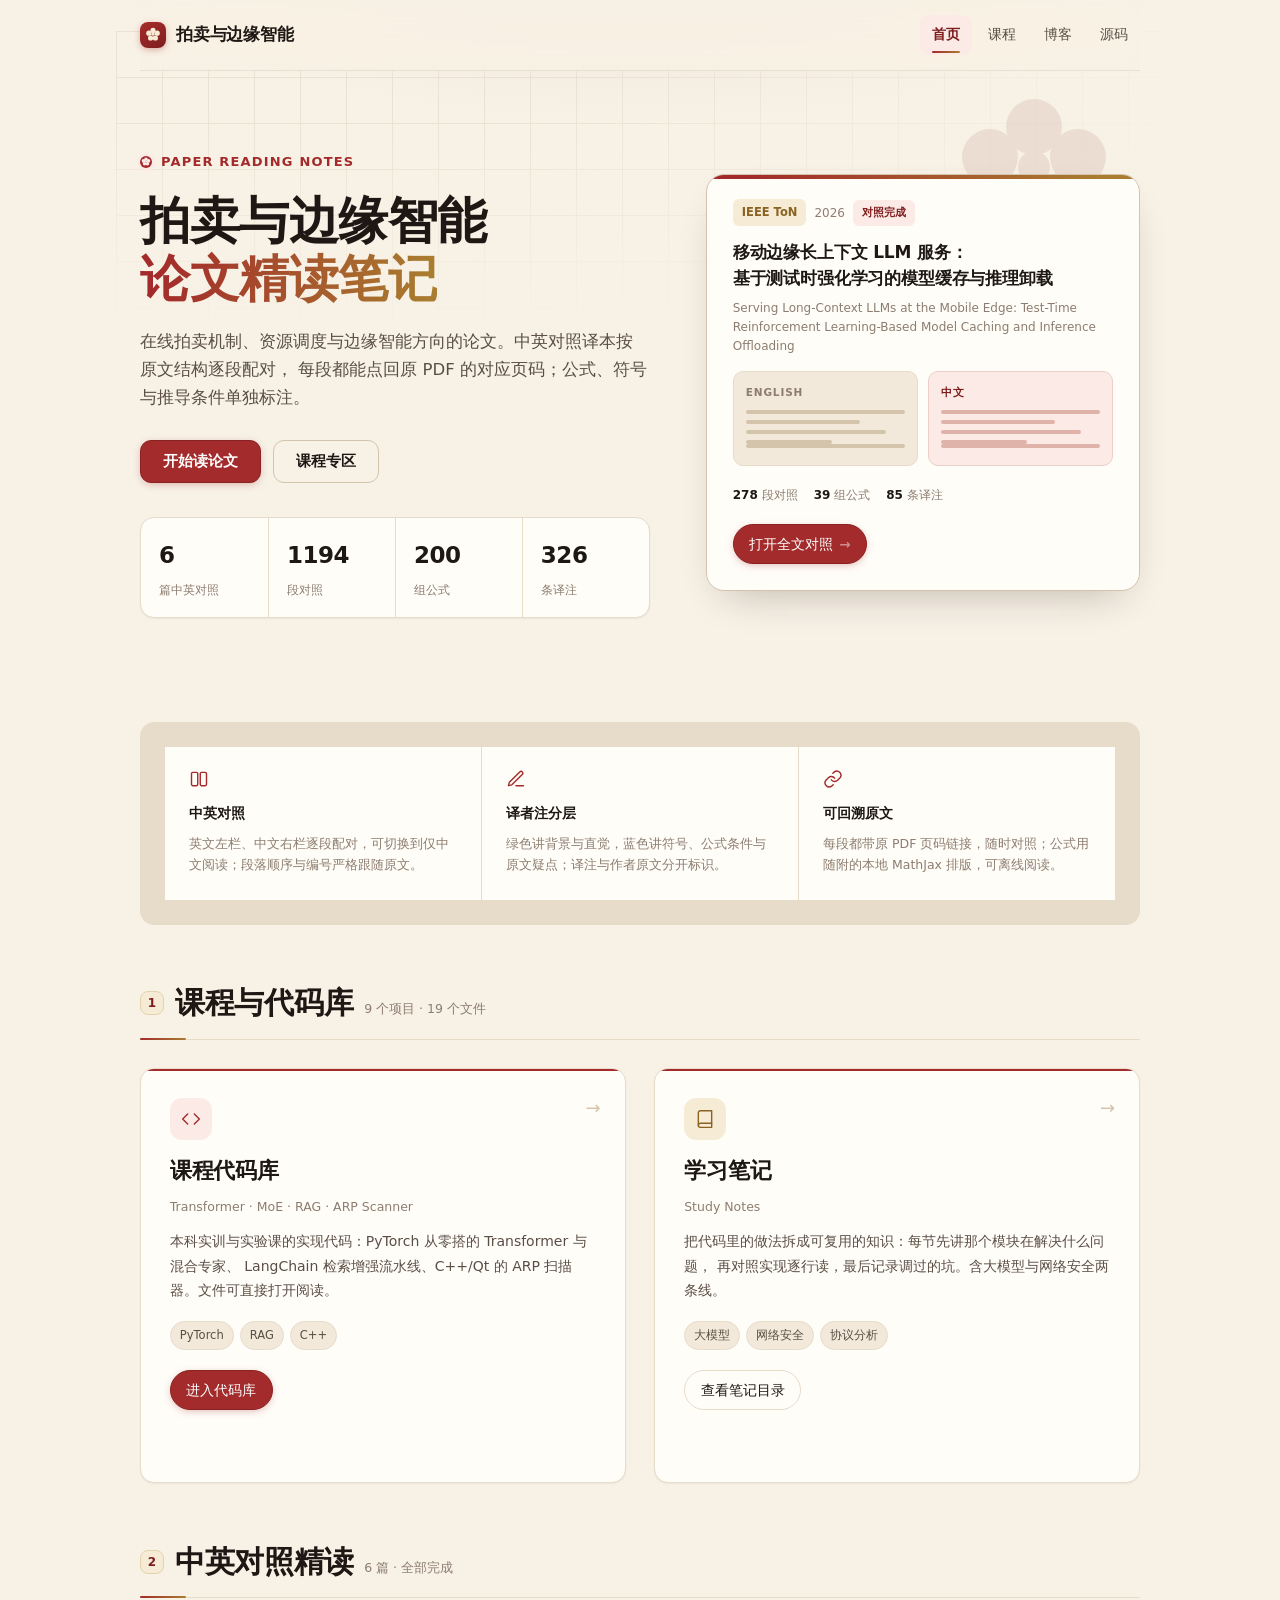
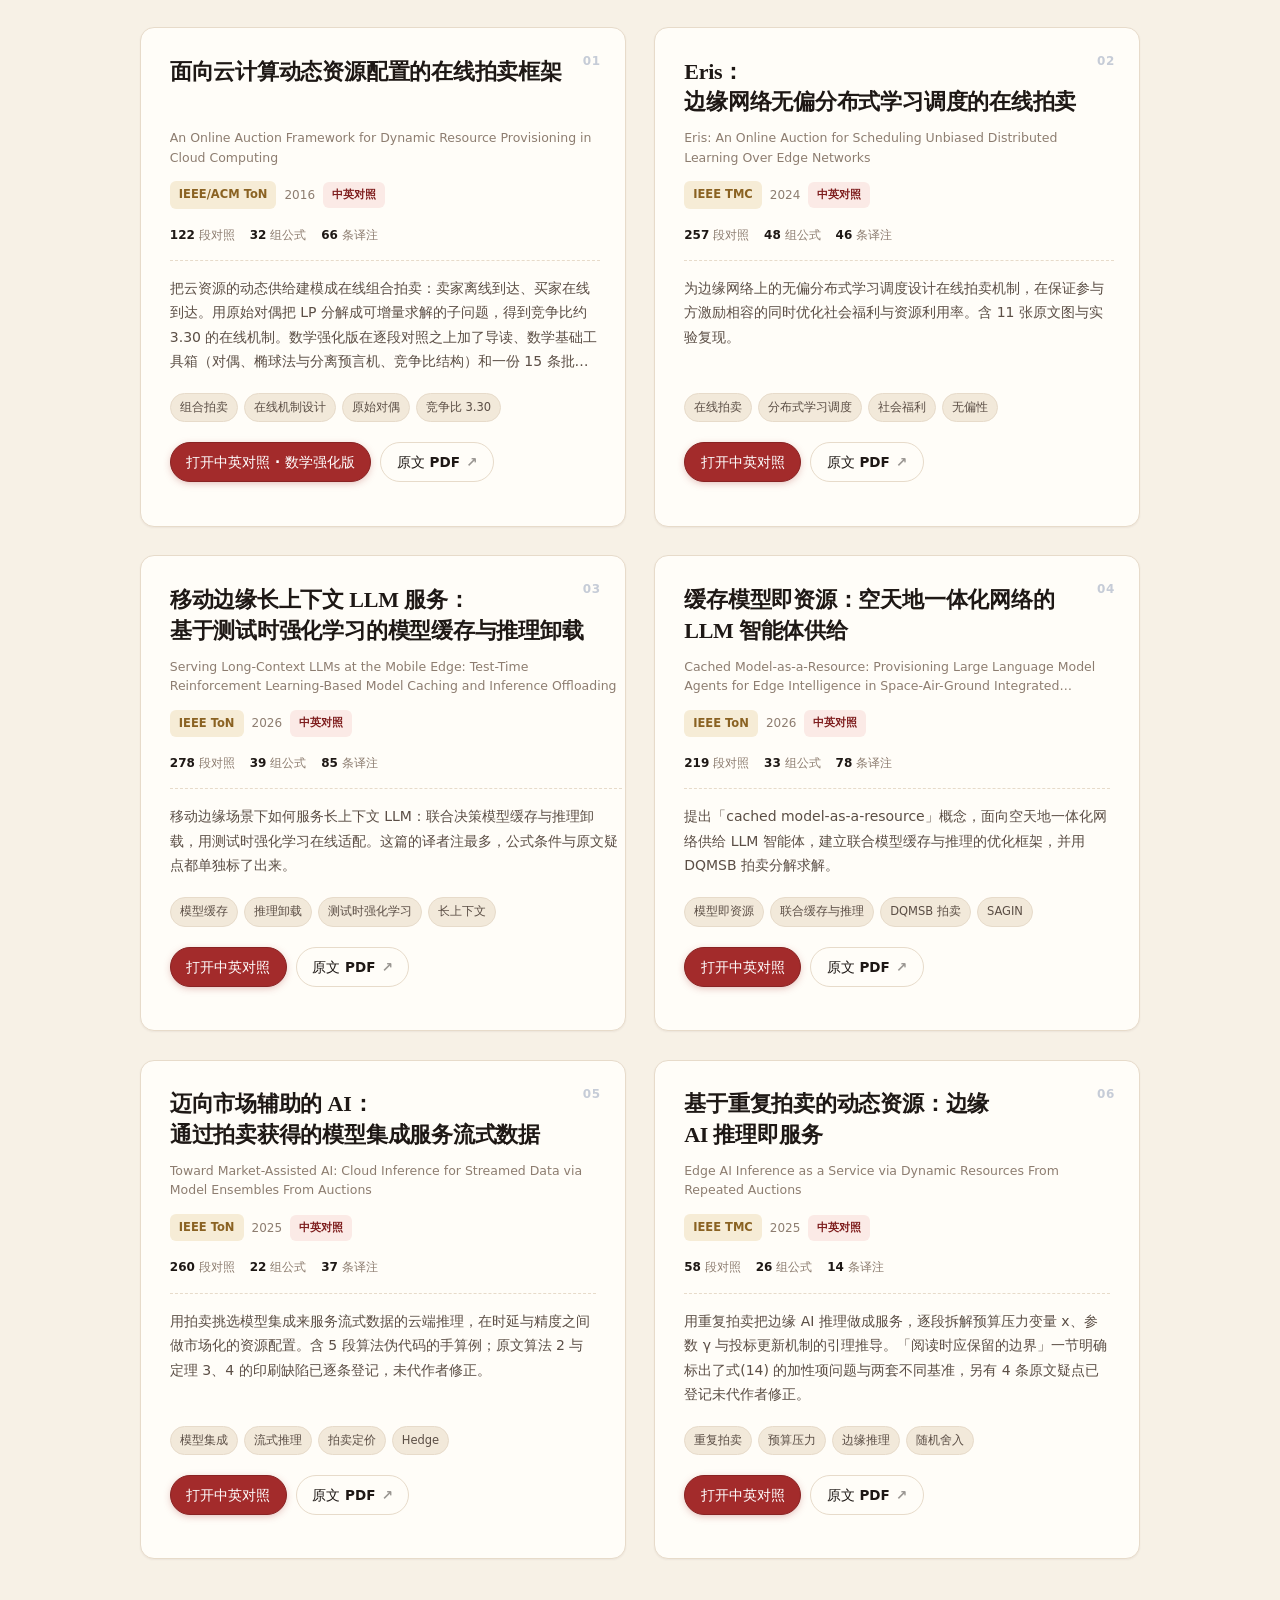
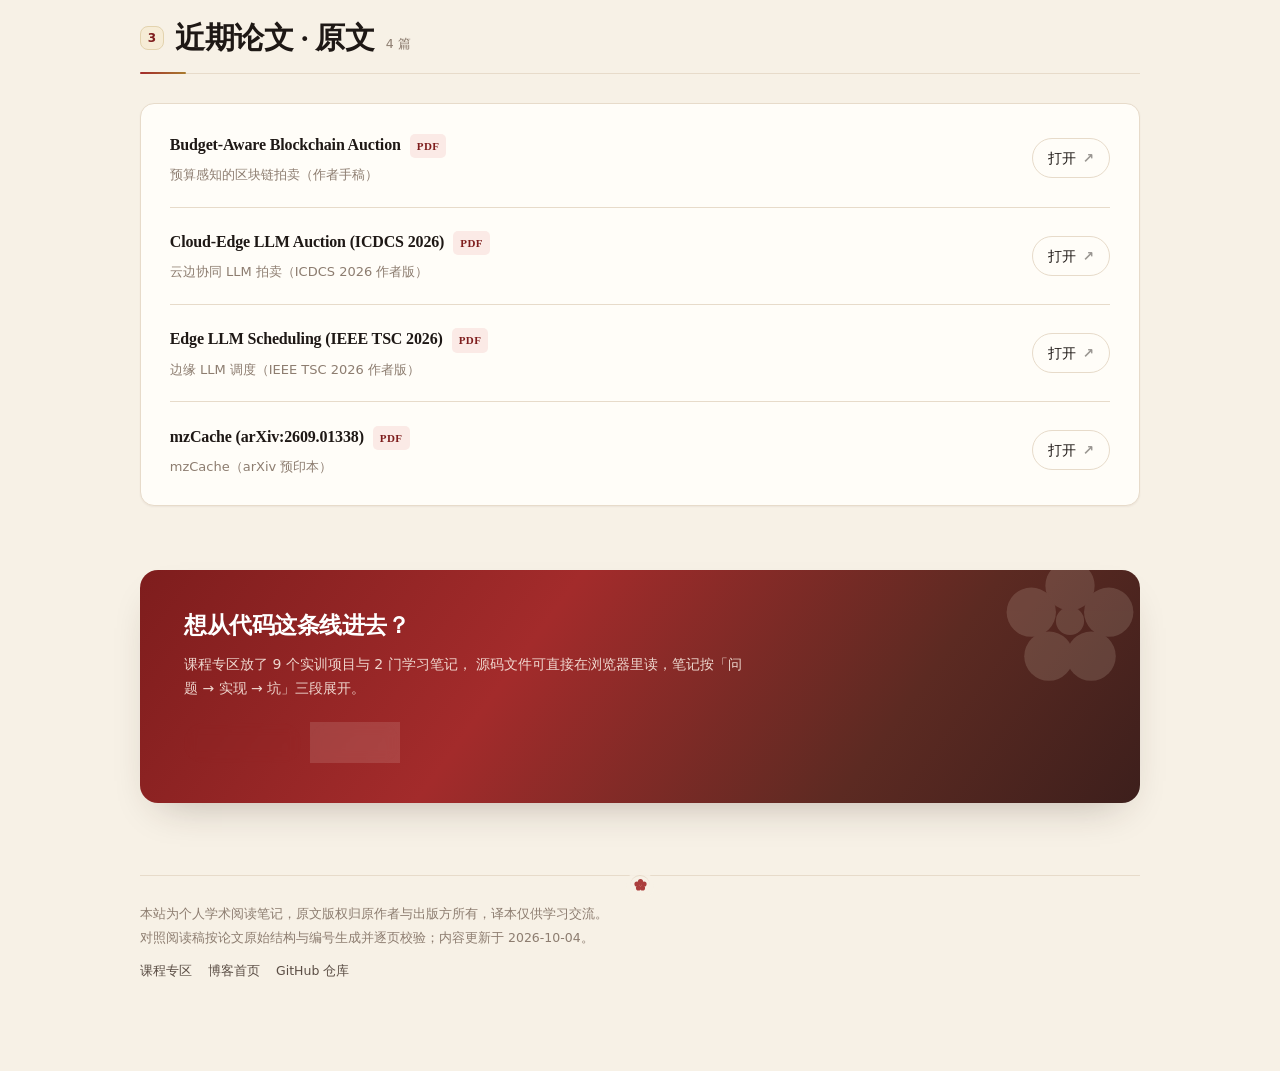
==== commit 3e48322a: "01 号论文换数学强化版：加导读、数学基础工具箱与批判清单 在原有逐段对照之上加了一层教学，译本正文一字未动：  - 导读（六个问题 / 三个零件 / 3.30 的三笔账 / 全篇地图 / 读法建议）" ====
--- a/index.html
+++ b/index.html
@@ -304,14 +304,14 @@
     </style><link rel="stylesheet" href="/_astro/index.CMqIL5qB.css"></head> <body> <div class="wrap">  <nav class="nav"><a class="brand" href="/"><span class="mark" aria-hidden="true"></span><span>拍卖与边缘智能</span></a><div class="nav-links"><a href="/" aria-current="page">首页</a><a href="/courses/">课程</a><a href="/blog/">博客</a><a href="https://github.com/sparrowren/sparrowren.github.io" target="_blank" rel="noopener">源码</a></div></nav> <header class="hero2"> <div> <div class="eyebrow">Paper Reading Notes</div> <h1>拍卖与边缘智能<br><span class="grad">论文精读笔记</span></h1> <p class="sub">
 在线拍卖机制、资源调度与边缘智能方向的论文。中英对照译本按原文结构逐段配对，
         每段都能点回原 PDF 的对应页码；公式、符号与推导条件单独标注。
-</p> <div class="cta-row"> <a class="btn primary lg" href="#papers">开始读论文</a> <a class="btn ghost lg" href="/courses/">课程专区</a> </div> <div class="stats"> <span class="stat"><b>6</b>篇中英对照</span> <span class="stat"><b>1194</b>段对照</span> <span class="stat"><b>200</b>组公式</span> <span class="stat"><b>298</b>条译注</span> </div> </div> <aside class="spotlight"> <div class="meta"> <span class="venue">IEEE ToN</span> <span class="year">2026</span> <span class="badge on">对照完成</span> </div> <h3>移动边缘长上下文 LLM 服务：基于测试时强化学习的模型缓存与推理卸载</h3> <p class="en">Serving Long-Context LLMs at the Mobile Edge: Test-Time Reinforcement Learning-Based Model Caching and Inference Offloading</p> <div class="duo"> <div> <span>English</span> <i></i><i></i><i></i><i></i><i></i> </div> <div> <span>中文</span> <i></i><i></i><i></i><i></i><i></i> </div> </div> <div class="kv"> <span><b>278</b> 段对照</span> <span><b>39</b> 组公式</span> <span><b>85</b> 条译注</span> </div> <div class="btns"> <a class="btn primary" href="/papers/serving-longcontext/">
+</p> <div class="cta-row"> <a class="btn primary lg" href="#papers">开始读论文</a> <a class="btn ghost lg" href="/courses/">课程专区</a> </div> <div class="stats"> <span class="stat"><b>6</b>篇中英对照</span> <span class="stat"><b>1194</b>段对照</span> <span class="stat"><b>200</b>组公式</span> <span class="stat"><b>326</b>条译注</span> </div> </div> <aside class="spotlight"> <div class="meta"> <span class="venue">IEEE ToN</span> <span class="year">2026</span> <span class="badge on">对照完成</span> </div> <h3>移动边缘长上下文 LLM 服务：基于测试时强化学习的模型缓存与推理卸载</h3> <p class="en">Serving Long-Context LLMs at the Mobile Edge: Test-Time Reinforcement Learning-Based Model Caching and Inference Offloading</p> <div class="duo"> <div> <span>English</span> <i></i><i></i><i></i><i></i><i></i> </div> <div> <span>中文</span> <i></i><i></i><i></i><i></i><i></i> </div> </div> <div class="kv"> <span><b>278</b> 段对照</span> <span><b>39</b> 组公式</span> <span><b>85</b> 条译注</span> </div> <div class="btns"> <a class="btn primary" href="/papers/serving-longcontext/">
 打开全文对照<span class="arrow">→</span> </a> </div> </aside> </header> <section class="feats"> <div class="feat"> <svg class="ico" width="20" height="20" viewBox="0 0 24 24" fill="none" stroke="currentColor" stroke-width="1.7" stroke-linecap="round" stroke-linejoin="round" aria-hidden="true"><rect x="3" y="4" width="7.5" height="16" rx="1.6"></rect><rect x="13.5" y="4" width="7.5" height="16" rx="1.6"></rect></svg> <b>中英对照</b> <p>英文左栏、中文右栏逐段配对，可切换到仅中文阅读；段落顺序与编号严格跟随原文。</p> </div> <div class="feat"> <svg class="ico" width="20" height="20" viewBox="0 0 24 24" fill="none" stroke="currentColor" stroke-width="1.7" stroke-linecap="round" stroke-linejoin="round" aria-hidden="true"><path d="M12 20h9"></path><path d="M16.5 3.5a2.12 2.12 0 0 1 3 3L7 19l-4 1 1-4Z"></path></svg> <b>译者注分层</b> <p>绿色讲背景与直觉，蓝色讲符号、公式条件与原文疑点；译注与作者原文分开标识。</p> </div> <div class="feat"> <svg class="ico" width="20" height="20" viewBox="0 0 24 24" fill="none" stroke="currentColor" stroke-width="1.7" stroke-linecap="round" stroke-linejoin="round" aria-hidden="true"><path d="M10 13a5 5 0 0 0 7.5.5l3-3a5 5 0 0 0-7-7l-1.7 1.7"></path><path d="M14 11a5 5 0 0 0-7.5-.5l-3 3a5 5 0 0 0 7 7l1.7-1.7"></path></svg> <b>可回溯原文</b> <p>每段都带原 PDF 页码链接，随时对照；公式用随附的本地 MathJax 排版，可离线阅读。</p> </div> </section> <div class="sec"> <span class="num">1</span> <h2>课程与代码库</h2> <span class="count">9 个项目 · 19 个文件</span> </div> <div class="grid"> <article class="card door"> <span class="go" aria-hidden="true">→</span> <div class="ico-lg"> <svg width="20" height="20" viewBox="0 0 24 24" fill="none" stroke="currentColor" stroke-width="1.7" stroke-linecap="round" stroke-linejoin="round" aria-hidden="true"><path d="m16 18 6-6-6-6"></path><path d="m8 6-6 6 6 6"></path></svg> </div> <h3>课程代码库</h3> <p class="en">Transformer · MoE · RAG · ARP Scanner</p> <p class="desc">
 本科实训与实验课的实现代码：PyTorch 从零搭的 Transformer 与混合专家、
         LangChain 检索增强流水线、C++/Qt 的 ARP 扫描器。文件可直接打开阅读。
 </p> <div class="tags"> <span class="tag">PyTorch</span> <span class="tag">RAG</span> <span class="tag">C++</span> </div> <div class="btns"> <a class="btn primary" href="/courses/">进入代码库</a> </div> </article> <article class="card door warm"> <span class="go" aria-hidden="true">→</span> <div class="ico-lg"> <svg width="20" height="20" viewBox="0 0 24 24" fill="none" stroke="currentColor" stroke-width="1.7" stroke-linecap="round" stroke-linejoin="round" aria-hidden="true"><path d="M4 19.5A2.5 2.5 0 0 1 6.5 17H20"></path><path d="M6.5 2H20v20H6.5A2.5 2.5 0 0 1 4 19.5v-15A2.5 2.5 0 0 1 6.5 2Z"></path></svg> </div> <h3>学习笔记</h3> <p class="en">Study Notes</p> <p class="desc">
 把代码里的做法拆成可复用的知识：每节先讲那个模块在解决什么问题，
         再对照实现逐行读，最后记录调过的坑。含大模型与网络安全两条线。
-</p> <div class="tags"> <span class="tag">大模型</span> <span class="tag">网络安全</span> <span class="tag">协议分析</span> </div> <div class="btns"> <a class="btn" href="/courses/">查看笔记目录</a> </div> </article> </div> <div class="sec" id="papers"> <span class="num">2</span> <h2>中英对照精读</h2> <span class="count">6 篇 · 全部完成</span> </div> <div class="grid"> <article class="card" style="--card-accent:linear-gradient(90deg,#a32b2b,#c9483f)"><span class="idx">01</span><h3>面向云计算动态资源配置的在线拍卖框架</h3><p class="en">An Online Auction Framework for Dynamic Resource Provisioning in Cloud Computing</p><div class="meta"><span class="venue" title="IEEE/ACM Transactions on Networking, Vol. 24, No. 4, August 2016">IEEE/ACM ToN</span><span class="year">2016</span><span class="badge on">中英对照</span></div><div class="cardstats"><span><b>122</b> 段对照</span><span><b>32</b> 组公式</span><span><b>38</b> 条译注</span></div><p class="desc">把云资源的动态供给建模成在线组合拍卖：卖家离线到达、买家在线到达。用原始对偶方法把 LP 分解成可增量求解的子问题，得到竞争比约 3.30 的在线机制。含逐符号推导与 LP 分解的完整重推。</p><div class="tags"><span class="tag">组合拍卖</span><span class="tag">在线机制设计</span><span class="tag">原始对偶</span><span class="tag">竞争比 3.30</span></div><div class="btns"><a class="btn primary" href="/papers/ton2016-online-auction/">打开中英对照</a><a class="btn" href="/papers/ton2016-online-auction/source.pdf" target="_blank" rel="noopener">原文 PDF<span class="arrow">↗</span></a></div></article><article class="card" style="--card-accent:linear-gradient(90deg,#8a6222,#c39a45)"><span class="idx">02</span><h3>Eris：边缘网络无偏分布式学习调度的在线拍卖</h3><p class="en">Eris: An Online Auction for Scheduling Unbiased Distributed Learning Over Edge Networks</p><div class="meta"><span class="venue" title="IEEE Transactions on Mobile Computing, Vol. 23, No. 6, June 2024">IEEE TMC</span><span class="year">2024</span><span class="badge on">中英对照</span></div><div class="cardstats"><span><b>257</b> 段对照</span><span><b>48</b> 组公式</span><span><b>46</b> 条译注</span></div><p class="desc">为边缘网络上的无偏分布式学习调度设计在线拍卖机制，在保证参与方激励相容的同时优化社会福利与资源利用率。含 11 张原文图与实验复现。</p><div class="tags"><span class="tag">在线拍卖</span><span class="tag">分布式学习调度</span><span class="tag">社会福利</span><span class="tag">无偏性</span></div><div class="btns"><a class="btn primary" href="/papers/eris/">打开中英对照</a><a class="btn" href="/papers/eris/source.pdf" target="_blank" rel="noopener">原文 PDF<span class="arrow">↗</span></a></div></article><article class="card" style="--card-accent:linear-gradient(90deg,#7e1d1d,#a85a52)"><span class="idx">03</span><h3>移动边缘长上下文 LLM 服务：基于测试时强化学习的模型缓存与推理卸载</h3><p class="en">Serving Long-Context LLMs at the Mobile Edge: Test-Time Reinforcement Learning-Based Model Caching and Inference Offloading</p><div class="meta"><span class="venue" title="IEEE Transactions on Networking, Vol. 34, 2026">IEEE ToN</span><span class="year">2026</span><span class="badge on">中英对照</span></div><div class="cardstats"><span><b>278</b> 段对照</span><span><b>39</b> 组公式</span><span><b>85</b> 条译注</span></div><p class="desc">移动边缘场景下如何服务长上下文 LLM：联合决策模型缓存与推理卸载，用测试时强化学习在线适配。这篇的译者注最多，公式条件与原文疑点都单独标了出来。</p><div class="tags"><span class="tag">模型缓存</span><span class="tag">推理卸载</span><span class="tag">测试时强化学习</span><span class="tag">长上下文</span></div><div class="btns"><a class="btn primary" href="/papers/serving-longcontext/">打开中英对照</a><a class="btn" href="/papers/serving-longcontext/source.pdf" target="_blank" rel="noopener">原文 PDF<span class="arrow">↗</span></a></div></article><article class="card" style="--card-accent:linear-gradient(90deg,#9c5c1c,#d08a3c)"><span class="idx">04</span><h3>缓存模型即资源：空天地一体化网络的 LLM 智能体供给</h3><p class="en">Cached Model-as-a-Resource: Provisioning Large Language Model Agents for Edge Intelligence in Space-Air-Ground Integrated Networks</p><div class="meta"><span class="venue" title="IEEE Transactions on Networking, Vol. 34, 2026">IEEE ToN</span><span class="year">2026</span><span class="badge on">中英对照</span></div><div class="cardstats"><span><b>219</b> 段对照</span><span><b>33</b> 组公式</span><span><b>78</b> 条译注</span></div><p class="desc">提出「cached model-as-a-resource」概念，面向空天地一体化网络供给 LLM 智能体，建立联合模型缓存与推理的优化框架，并用 DQMSB 拍卖分解求解。</p><div class="tags"><span class="tag">模型即资源</span><span class="tag">联合缓存与推理</span><span class="tag">DQMSB 拍卖</span><span class="tag">SAGIN</span></div><div class="btns"><a class="btn primary" href="/papers/cached-model-as-a-resource/">打开中英对照</a><a class="btn" href="/papers/cached-model-as-a-resource/source.pdf" target="_blank" rel="noopener">原文 PDF<span class="arrow">↗</span></a></div></article><article class="card" style="--card-accent:linear-gradient(90deg,#6b3630,#a15b4c)"><span class="idx">05</span><h3>迈向市场辅助的 AI：通过拍卖获得的模型集成服务流式数据</h3><p class="en">Toward Market-Assisted AI: Cloud Inference for Streamed Data via Model Ensembles From Auctions</p><div class="meta"><span class="venue" title="IEEE Transactions on Networking, Vol. 33, No. 2, April 2025">IEEE ToN</span><span class="year">2025</span><span class="badge on">中英对照</span></div><div class="cardstats"><span><b>260</b> 段对照</span><span><b>22</b> 组公式</span><span><b>37</b> 条译注</span></div><p class="desc">用拍卖挑选模型集成来服务流式数据的云端推理，在时延与精度之间做市场化的资源配置。含 5 段算法伪代码的手算例；原文算法 2 与定理 3、4 的印刷缺陷已逐条登记，未代作者修正。</p><div class="tags"><span class="tag">模型集成</span><span class="tag">流式推理</span><span class="tag">拍卖定价</span><span class="tag">Hedge</span></div><div class="btns"><a class="btn primary" href="/papers/toward-market-assisted-ai-cloud-inference/">打开中英对照</a><a class="btn" href="/papers/toward-market-assisted-ai-cloud-inference/source.pdf" target="_blank" rel="noopener">原文 PDF<span class="arrow">↗</span></a></div></article> <article class="card" style="--card-accent:linear-gradient(90deg,#7a4a2e,#b07a4a)"><span class="idx">06</span><h3>基于重复拍卖的动态资源：边缘 AI 推理即服务</h3><p class="en">Edge AI Inference as a Service via Dynamic Resources From Repeated Auctions</p><div class="meta"><span class="venue" title="IEEE Transactions on Mobile Computing, Vol. 24, No. 9, September 2025">IEEE TMC</span><span class="year">2025</span><span class="badge on">中英对照</span></div><div class="cardstats"><span><b>58</b> 段对照</span><span><b>26</b> 组公式</span><span><b>14</b> 条译注</span></div><p class="desc">用重复拍卖把边缘 AI 推理做成服务，逐段拆解预算压力变量 x、参数 γ 与投标更新机制的引理推导。「阅读时应保留的边界」一节明确标出了式(14) 的加性项问题与两套不同基准，另有 4 条原文疑点已登记未代作者修正。</p><div class="tags"><span class="tag">重复拍卖</span><span class="tag">预算压力</span><span class="tag">边缘推理</span><span class="tag">随机舍入</span></div><div class="btns"><a class="btn primary" href="/papers/edge-ai-inference-tmc2025/">打开中英对照</a><a class="btn" href="/papers/edge-ai-inference-tmc2025/source.pdf" target="_blank" rel="noopener">原文 PDF<span class="arrow">↗</span></a></div></article> </div> <div class="sec"> <span class="num">3</span> <h2>近期论文 · 原文</h2> <span class="count">4 篇</span> </div> <div class="list"> <div class="row" key="Budget_Aware_Blockchain_Auction_Author_Manuscript.pdf"> <div> <div class="t"> Budget-Aware Blockchain Auction <em>PDF</em> </div> <div class="s">预算感知的区块链拍卖（作者手稿）</div> </div> <a class="btn go" href="/recent/Budget_Aware_Blockchain_Auction_Author_Manuscript.pdf" target="_blank" rel="noopener">
+</p> <div class="tags"> <span class="tag">大模型</span> <span class="tag">网络安全</span> <span class="tag">协议分析</span> </div> <div class="btns"> <a class="btn" href="/courses/">查看笔记目录</a> </div> </article> </div> <div class="sec" id="papers"> <span class="num">2</span> <h2>中英对照精读</h2> <span class="count">6 篇 · 全部完成</span> </div> <div class="grid"> <article class="card" style="--card-accent:linear-gradient(90deg,#a32b2b,#c9483f)"><span class="idx">01</span><h3>面向云计算动态资源配置的在线拍卖框架</h3><p class="en">An Online Auction Framework for Dynamic Resource Provisioning in Cloud Computing</p><div class="meta"><span class="venue" title="IEEE/ACM Transactions on Networking, Vol. 24, No. 4, August 2016">IEEE/ACM ToN</span><span class="year">2016</span><span class="badge on">中英对照</span></div><div class="cardstats"><span><b>122</b> 段对照</span><span><b>32</b> 组公式</span><span><b>66</b> 条译注</span></div><p class="desc">把云资源的动态供给建模成在线组合拍卖：卖家离线到达、买家在线到达。用原始对偶把 LP 分解成可增量求解的子问题，得到竞争比约 3.30 的在线机制。数学强化版在逐段对照之上加了导读、数学基础工具箱（对偶、椭球法与分离预言机、竞争比结构）和一份 15 条批判存疑清单，逐条标出原文的排印错误与论证缝隙。</p><div class="tags"><span class="tag">组合拍卖</span><span class="tag">在线机制设计</span><span class="tag">原始对偶</span><span class="tag">竞争比 3.30</span></div><div class="btns"><a class="btn primary" href="/papers/ton2016-online-auction/">打开中英对照 · 数学强化版</a><a class="btn" href="/papers/ton2016-online-auction/source.pdf" target="_blank" rel="noopener">原文 PDF<span class="arrow">↗</span></a></div></article><article class="card" style="--card-accent:linear-gradient(90deg,#8a6222,#c39a45)"><span class="idx">02</span><h3>Eris：边缘网络无偏分布式学习调度的在线拍卖</h3><p class="en">Eris: An Online Auction for Scheduling Unbiased Distributed Learning Over Edge Networks</p><div class="meta"><span class="venue" title="IEEE Transactions on Mobile Computing, Vol. 23, No. 6, June 2024">IEEE TMC</span><span class="year">2024</span><span class="badge on">中英对照</span></div><div class="cardstats"><span><b>257</b> 段对照</span><span><b>48</b> 组公式</span><span><b>46</b> 条译注</span></div><p class="desc">为边缘网络上的无偏分布式学习调度设计在线拍卖机制，在保证参与方激励相容的同时优化社会福利与资源利用率。含 11 张原文图与实验复现。</p><div class="tags"><span class="tag">在线拍卖</span><span class="tag">分布式学习调度</span><span class="tag">社会福利</span><span class="tag">无偏性</span></div><div class="btns"><a class="btn primary" href="/papers/eris/">打开中英对照</a><a class="btn" href="/papers/eris/source.pdf" target="_blank" rel="noopener">原文 PDF<span class="arrow">↗</span></a></div></article><article class="card" style="--card-accent:linear-gradient(90deg,#7e1d1d,#a85a52)"><span class="idx">03</span><h3>移动边缘长上下文 LLM 服务：基于测试时强化学习的模型缓存与推理卸载</h3><p class="en">Serving Long-Context LLMs at the Mobile Edge: Test-Time Reinforcement Learning-Based Model Caching and Inference Offloading</p><div class="meta"><span class="venue" title="IEEE Transactions on Networking, Vol. 34, 2026">IEEE ToN</span><span class="year">2026</span><span class="badge on">中英对照</span></div><div class="cardstats"><span><b>278</b> 段对照</span><span><b>39</b> 组公式</span><span><b>85</b> 条译注</span></div><p class="desc">移动边缘场景下如何服务长上下文 LLM：联合决策模型缓存与推理卸载，用测试时强化学习在线适配。这篇的译者注最多，公式条件与原文疑点都单独标了出来。</p><div class="tags"><span class="tag">模型缓存</span><span class="tag">推理卸载</span><span class="tag">测试时强化学习</span><span class="tag">长上下文</span></div><div class="btns"><a class="btn primary" href="/papers/serving-longcontext/">打开中英对照</a><a class="btn" href="/papers/serving-longcontext/source.pdf" target="_blank" rel="noopener">原文 PDF<span class="arrow">↗</span></a></div></article><article class="card" style="--card-accent:linear-gradient(90deg,#9c5c1c,#d08a3c)"><span class="idx">04</span><h3>缓存模型即资源：空天地一体化网络的 LLM 智能体供给</h3><p class="en">Cached Model-as-a-Resource: Provisioning Large Language Model Agents for Edge Intelligence in Space-Air-Ground Integrated Networks</p><div class="meta"><span class="venue" title="IEEE Transactions on Networking, Vol. 34, 2026">IEEE ToN</span><span class="year">2026</span><span class="badge on">中英对照</span></div><div class="cardstats"><span><b>219</b> 段对照</span><span><b>33</b> 组公式</span><span><b>78</b> 条译注</span></div><p class="desc">提出「cached model-as-a-resource」概念，面向空天地一体化网络供给 LLM 智能体，建立联合模型缓存与推理的优化框架，并用 DQMSB 拍卖分解求解。</p><div class="tags"><span class="tag">模型即资源</span><span class="tag">联合缓存与推理</span><span class="tag">DQMSB 拍卖</span><span class="tag">SAGIN</span></div><div class="btns"><a class="btn primary" href="/papers/cached-model-as-a-resource/">打开中英对照</a><a class="btn" href="/papers/cached-model-as-a-resource/source.pdf" target="_blank" rel="noopener">原文 PDF<span class="arrow">↗</span></a></div></article><article class="card" style="--card-accent:linear-gradient(90deg,#6b3630,#a15b4c)"><span class="idx">05</span><h3>迈向市场辅助的 AI：通过拍卖获得的模型集成服务流式数据</h3><p class="en">Toward Market-Assisted AI: Cloud Inference for Streamed Data via Model Ensembles From Auctions</p><div class="meta"><span class="venue" title="IEEE Transactions on Networking, Vol. 33, No. 2, April 2025">IEEE ToN</span><span class="year">2025</span><span class="badge on">中英对照</span></div><div class="cardstats"><span><b>260</b> 段对照</span><span><b>22</b> 组公式</span><span><b>37</b> 条译注</span></div><p class="desc">用拍卖挑选模型集成来服务流式数据的云端推理，在时延与精度之间做市场化的资源配置。含 5 段算法伪代码的手算例；原文算法 2 与定理 3、4 的印刷缺陷已逐条登记，未代作者修正。</p><div class="tags"><span class="tag">模型集成</span><span class="tag">流式推理</span><span class="tag">拍卖定价</span><span class="tag">Hedge</span></div><div class="btns"><a class="btn primary" href="/papers/toward-market-assisted-ai-cloud-inference/">打开中英对照</a><a class="btn" href="/papers/toward-market-assisted-ai-cloud-inference/source.pdf" target="_blank" rel="noopener">原文 PDF<span class="arrow">↗</span></a></div></article> <article class="card" style="--card-accent:linear-gradient(90deg,#7a4a2e,#b07a4a)"><span class="idx">06</span><h3>基于重复拍卖的动态资源：边缘 AI 推理即服务</h3><p class="en">Edge AI Inference as a Service via Dynamic Resources From Repeated Auctions</p><div class="meta"><span class="venue" title="IEEE Transactions on Mobile Computing, Vol. 24, No. 9, September 2025">IEEE TMC</span><span class="year">2025</span><span class="badge on">中英对照</span></div><div class="cardstats"><span><b>58</b> 段对照</span><span><b>26</b> 组公式</span><span><b>14</b> 条译注</span></div><p class="desc">用重复拍卖把边缘 AI 推理做成服务，逐段拆解预算压力变量 x、参数 γ 与投标更新机制的引理推导。「阅读时应保留的边界」一节明确标出了式(14) 的加性项问题与两套不同基准，另有 4 条原文疑点已登记未代作者修正。</p><div class="tags"><span class="tag">重复拍卖</span><span class="tag">预算压力</span><span class="tag">边缘推理</span><span class="tag">随机舍入</span></div><div class="btns"><a class="btn primary" href="/papers/edge-ai-inference-tmc2025/">打开中英对照</a><a class="btn" href="/papers/edge-ai-inference-tmc2025/source.pdf" target="_blank" rel="noopener">原文 PDF<span class="arrow">↗</span></a></div></article> </div> <div class="sec"> <span class="num">3</span> <h2>近期论文 · 原文</h2> <span class="count">4 篇</span> </div> <div class="list"> <div class="row" key="Budget_Aware_Blockchain_Auction_Author_Manuscript.pdf"> <div> <div class="t"> Budget-Aware Blockchain Auction <em>PDF</em> </div> <div class="s">预算感知的区块链拍卖（作者手稿）</div> </div> <a class="btn go" href="/recent/Budget_Aware_Blockchain_Auction_Author_Manuscript.pdf" target="_blank" rel="noopener">
 打开<span class="arrow">↗</span> </a> </div><div class="row" key="ICDCS2026_CloudEdge_LLM_Auction_Author_Version.pdf"> <div> <div class="t"> Cloud-Edge LLM Auction (ICDCS 2026) <em>PDF</em> </div> <div class="s">云边协同 LLM 拍卖（ICDCS 2026 作者版）</div> </div> <a class="btn go" href="/recent/ICDCS2026_CloudEdge_LLM_Auction_Author_Version.pdf" target="_blank" rel="noopener">
 打开<span class="arrow">↗</span> </a> </div><div class="row" key="IEEE_TSC2026_EdgeLLM_Scheduling_Author_Version.pdf"> <div> <div class="t"> Edge LLM Scheduling (IEEE TSC 2026) <em>PDF</em> </div> <div class="s">边缘 LLM 调度（IEEE TSC 2026 作者版）</div> </div> <a class="btn go" href="/recent/IEEE_TSC2026_EdgeLLM_Scheduling_Author_Version.pdf" target="_blank" rel="noopener">
 打开<span class="arrow">↗</span> </a> </div><div class="row" key="mzCache_arXiv_2609.01338.pdf"> <div> <div class="t"> mzCache (arXiv:2609.01338) <em>PDF</em> </div> <div class="s">mzCache（arXiv 预印本）</div> </div> <a class="btn go" href="/recent/mzCache_arXiv_2609.01338.pdf" target="_blank" rel="noopener">
